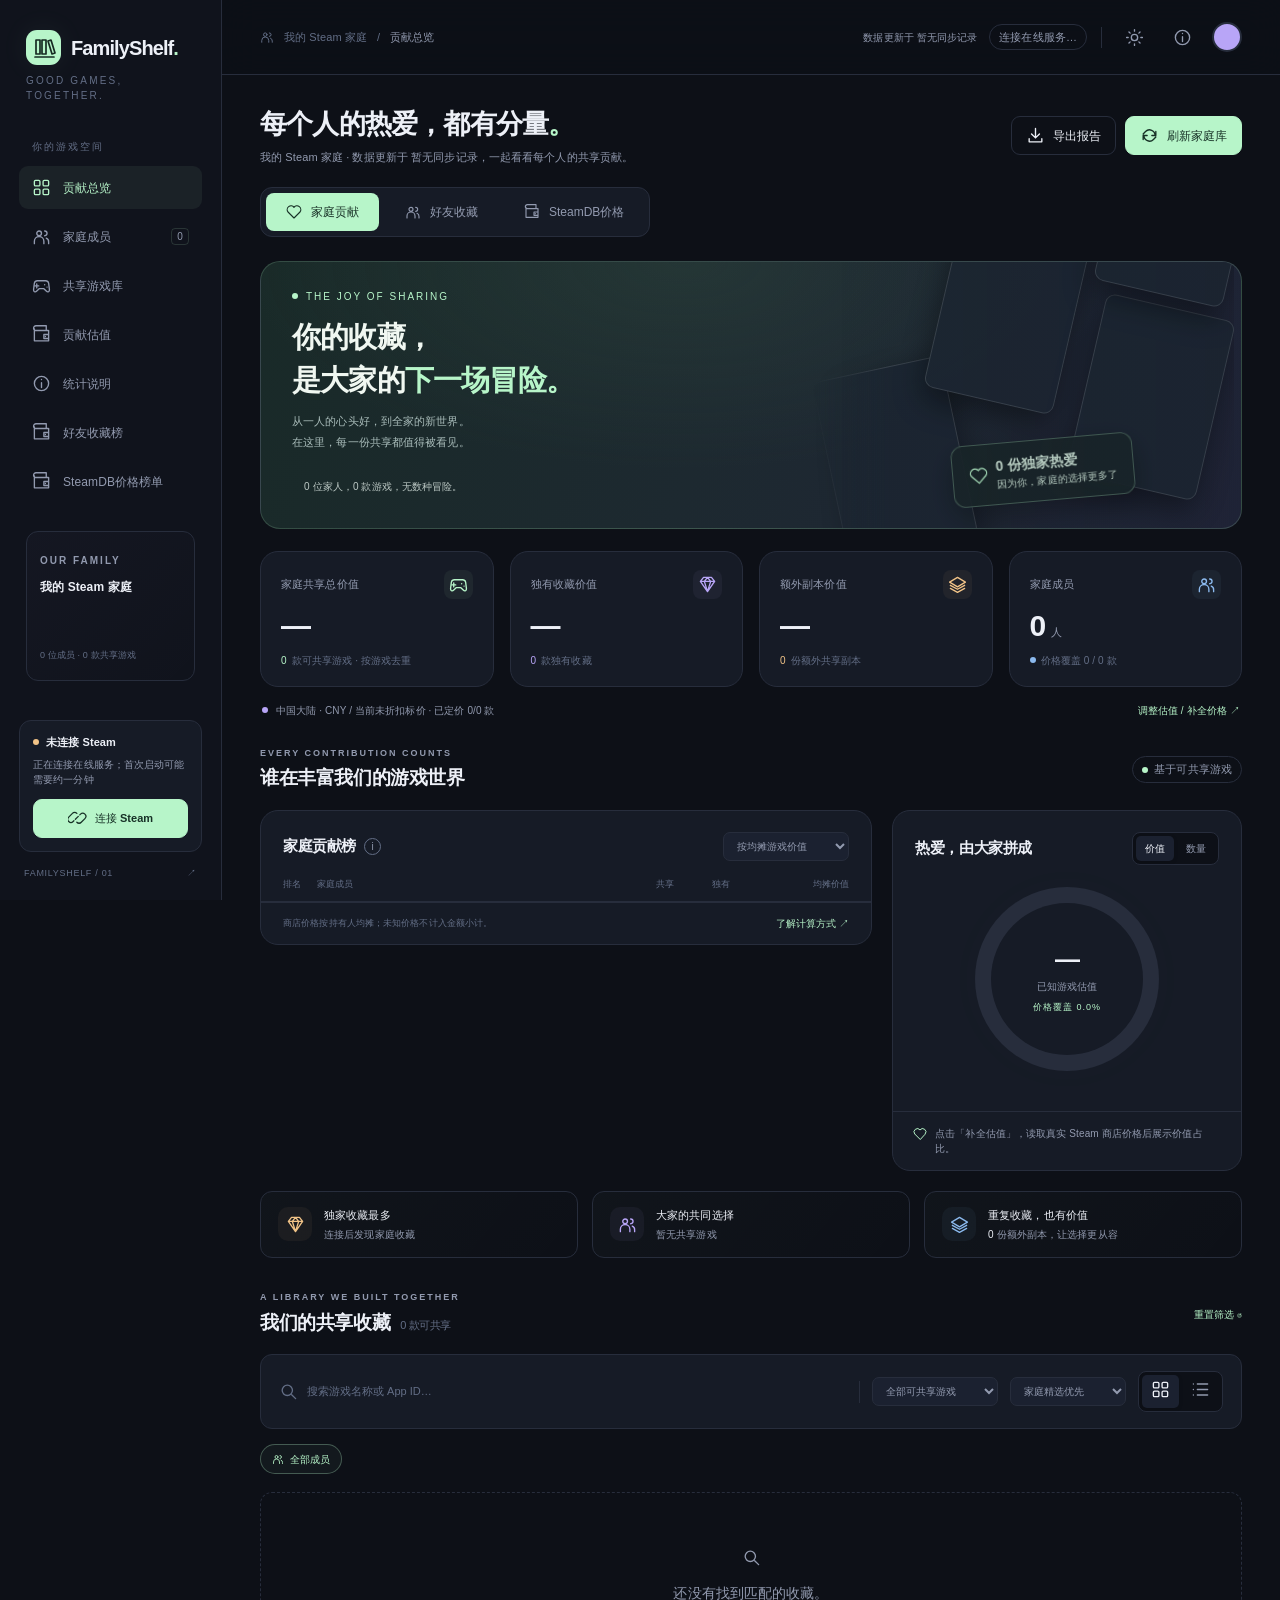
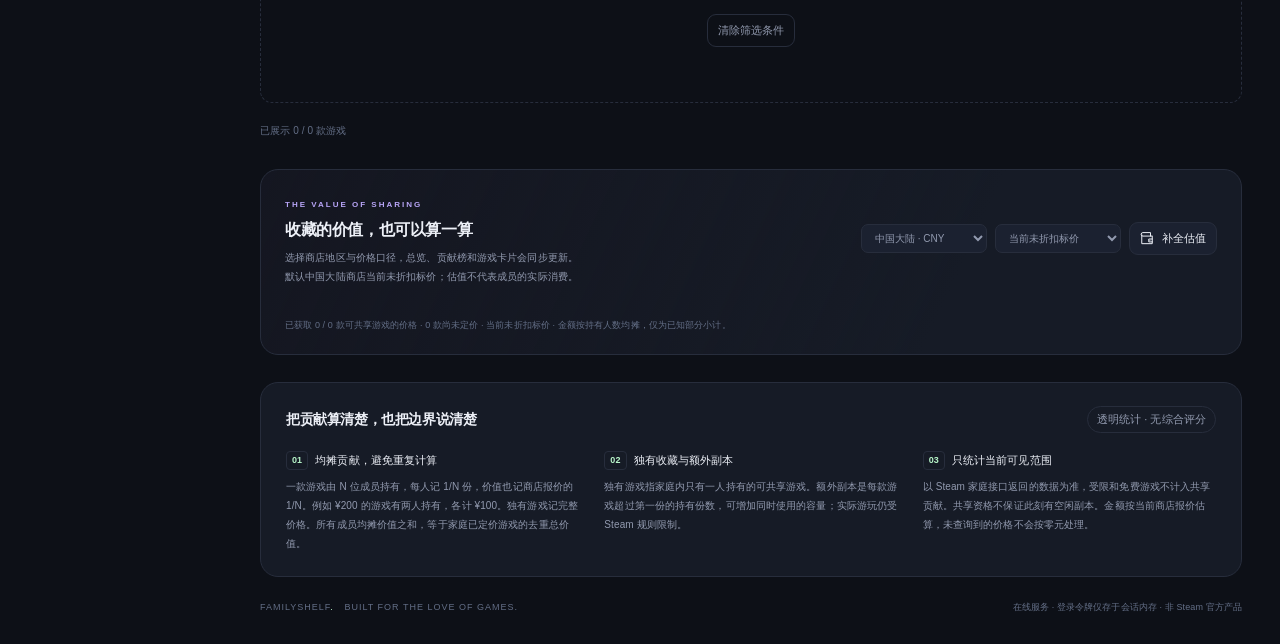
==== web/index.html @ 1e5c5204 "Clarify temporary cloud data and login copy" ====
<!doctype html>
<html lang="zh-CN" data-theme="dark">
<head>
<meta charset="utf-8"><meta name="viewport" content="width=device-width,initial-scale=1">
<meta name="color-scheme" content="dark light"><meta name="referrer" content="no-referrer">
<title>FamilyShelf · Steam 家庭与好友收藏</title>
<style>
:root{--bg:#0d1017;--side:#10131c;--card:#161b26;--card2:#1b2130;--line:#272d3c;--text:#edf0f7;--sub:#929aaf;--dim:#636e86;--mint:#b7f5c9;--mint-deep:#1d342b;--purple:#b8a5f7;--amber:#f1c387;--blue:#8bb9ed;--pink:#e9a3bf;--radius:18px;--shadow:0 24px 80px #0005}
*{box-sizing:border-box}html{scroll-behavior:smooth;scroll-padding-top:100px}body{margin:0;background:var(--bg);color:var(--text);font:14px/1.5 -apple-system,BlinkMacSystemFont,"Segoe UI","PingFang SC","Microsoft YaHei",sans-serif;letter-spacing:.1px}button,input,select{font:inherit}button,a,input,select{-webkit-tap-highlight-color:transparent}button{cursor:pointer}button:disabled{cursor:wait;opacity:.6}a{color:inherit;text-decoration:none}button{color:inherit}button:focus-visible,a:focus-visible,input:focus-visible,select:focus-visible{outline:2px solid var(--mint);outline-offset:4px}button{border:0}svg.icon{width:19px;height:19px;flex:none;fill:none;stroke:currentColor;stroke-width:1.7;stroke-linecap:round;stroke-linejoin:round}h1,h2,h3,p{margin:0}h2{font-size:19px;font-weight:650;letter-spacing:-.4px}h3{font-size:15px}small,.muted{color:var(--sub)}.eyebrow{text-transform:uppercase;letter-spacing:2px;font-size:10px;font-weight:650;color:var(--sub)}.num{font-variant-numeric:tabular-nums;letter-spacing:-1px}.row{display:flex;align-items:center}.between{justify-content:space-between}.gap{gap:12px}.dot{width:6px;height:6px;display:inline-block;border-radius:50%;background:currentColor;flex:none}.pill{display:inline-flex;align-items:center;gap:6px;border:1px solid var(--line);border-radius:20px;padding:4px 9px;font-size:11px;color:var(--sub);white-space:nowrap}.mint{color:var(--mint)}.purple{color:var(--purple)}.amber{color:var(--amber)}.btn{display:inline-flex;align-items:center;justify-content:center;gap:8px;min-height:38px;border-radius:9px;padding:9px 14px;border:1px solid var(--line);background:var(--card2);font-size:12px;font-weight:550;transition:background .2s,transform .2s}.btn:hover{background:color-mix(in srgb,var(--card2),var(--text) 6%);transform:translateY(-1px)}.btn.primary{background:var(--mint);border-color:var(--mint);color:#173126}.btn.primary:hover{background:#cdfbd9}.btn.ghost{background:transparent}.btn.small{padding:7px 10px;min-height:32px;font-size:11px}.icon-btn{width:36px;height:36px;border-radius:9px;display:grid;place-items:center;background:transparent;color:var(--sub);border:1px solid transparent}.icon-btn:hover{background:var(--card2);color:var(--text)}.tag{font-size:10px;border-radius:5px;padding:3px 7px;display:inline-block;background:var(--mint-deep);color:var(--mint)}.tag.purple-tag{color:var(--purple);background:#b8a5f715}.tag.amber-tag{color:var(--amber);background:#f1c38715}.tag.gray{background:var(--card2);color:var(--sub)}
.sidebar{position:fixed;inset:0 auto 0 0;width:222px;background:var(--side);border-right:1px solid var(--line);padding:30px 19px 20px;z-index:30;display:flex;flex-direction:column}.brand{display:flex;align-items:center;gap:10px;padding:0 7px}.brand-mark{width:35px;height:35px;background:var(--mint);color:#162a22;border-radius:11px;display:grid;place-items:center;box-shadow:0 0 30px #b7f5c911}.brand-mark svg{width:24px;height:24px}.brand-name{font-size:20px;font-weight:750;letter-spacing:-.9px}.brand-sub{padding:8px 7px 0;color:var(--dim);font-size:10px;letter-spacing:2.2px}.nav-label{font-size:10px;letter-spacing:2px;color:var(--dim);padding:36px 13px 12px}.nav{display:flex;flex-direction:column;gap:6px}.nav a{padding:12px 13px;border-radius:9px;color:var(--sub);display:flex;gap:12px;align-items:center;font-size:12px;transition:.2s}.nav a:hover{background:var(--card2);color:var(--text)}.nav a.active{color:var(--mint);background:#b7f5c910}.nav-count{margin-left:auto;font-size:10px;border:1px solid #b7f5c925;border-radius:4px;padding:0 5px}.family-mini{margin:28px 7px 0;padding:17px 13px;border:1px solid var(--line);border-radius:12px;background:linear-gradient(135deg,#b8a5f707,transparent)}.family-mini h3{font-size:12px;margin:8px 0 12px}.avatar-stack{display:flex;padding-left:0;min-height:28px}.avatar-stack .avatar{width:28px;height:28px;font-size:10px;border:3px solid var(--side);margin-right:-7px}.avatar{display:inline-grid;place-items:center;position:relative;overflow:hidden;border-radius:50%;flex:none;background:var(--member-color,var(--purple));color:#1a2130;font-weight:750}.avatar img{position:absolute;inset:0;width:100%;height:100%;object-fit:cover}.sidebar-bottom{margin-top:auto;padding-top:28px}.connection-box{border:1px solid var(--line);background:var(--card);border-radius:12px;padding:13px}.connection-box .row{gap:7px;font-size:11px}.connection-box p{font-size:10px;color:var(--sub);margin:6px 0 12px}.connection-box .btn{width:100%;font-size:11px}.side-foot{display:flex;justify-content:space-between;align-items:center;margin:15px 5px 0;font-size:9px;letter-spacing:.7px;color:var(--dim)}.external-icon{font-size:13px}.shell{margin-left:222px}.topbar{height:75px;border-bottom:1px solid var(--line);padding:0 38px;display:flex;align-items:center;justify-content:space-between;background:color-mix(in srgb,var(--bg),transparent 8%);backdrop-filter:blur(18px);position:sticky;top:0;z-index:20}.breadcrumb{display:flex;gap:10px;align-items:center;color:var(--dim);font-size:11px}.breadcrumb span:last-child{color:var(--sub)}.top-actions{display:flex;align-items:center;gap:12px}.top-rule{height:21px;width:1px;background:var(--line);margin:0 2px}.sync-label{font-size:10px;color:var(--sub)}.live-pill{color:var(--mint);border-color:#b7f5c930;background:#b7f5c907}.profile-dot{width:30px;height:30px;border:2px solid var(--line)}main{max-width:1570px;margin:0 auto;padding:31px 38px 30px}.page-heading{margin-bottom:25px;gap:20px}.page-heading h1{font-size:27px;letter-spacing:-.8px;line-height:1.35;font-weight:650}.page-heading p{font-size:11px;color:var(--sub);margin-top:7px}.heading-actions{display:flex;gap:9px;position:relative}.export-menu{position:absolute;right:132px;top:46px;background:var(--card2);border:1px solid var(--line);padding:5px;border-radius:10px;z-index:30;min-width:170px;box-shadow:var(--shadow)}.export-menu button{display:block;width:100%;text-align:left;background:none;padding:11px;border-radius:7px;font-size:12px}.export-menu button:hover{background:var(--line)}
.hero{position:relative;border:1px solid #b7f5c92a;border-radius:20px;min-height:237px;overflow:hidden;background:radial-gradient(ellipse at 43% 0%,#36524450,transparent 55%),linear-gradient(110deg,#192a28 0%,#1d2930 47%,#202437 100%);display:flex;align-items:center;margin-bottom:22px}.hero::after{content:"";position:absolute;inset:0;pointer-events:none;background:linear-gradient(90deg,transparent 58%,#131b2c11)}.hero-copy{position:relative;z-index:3;width:60%;padding:27px 31px}.hero-kicker{display:flex;align-items:center;gap:8px;font-size:10px;letter-spacing:2px;color:var(--mint);margin-bottom:12px}.hero h2{font-size:29px;line-height:1.5;letter-spacing:-.8px;font-weight:600;color:#f0f7f1}.hero h2 em{font-style:normal;color:var(--mint)}.hero-copy>p{color:#a9bcba;max-width:440px;font-size:11px;line-height:1.9;margin-top:8px}.hero-bottom{display:flex;align-items:center;gap:12px;margin-top:20px;font-size:10px;color:#bdc9c5}.hero-bottom .avatar-stack .avatar{border-color:#1b2b2b}.hero-art{position:absolute;right:7px;top:0;bottom:0;width:43%;overflow:hidden;mask-image:linear-gradient(to right,transparent,#000 18%);opacity:.86}.art-tile{position:absolute;width:132px;height:184px;border-radius:10px;border:1px solid #ffffff25;background:#1c2632;box-shadow:0 12px 30px #0007;overflow:hidden;transform:rotate(15deg)}.art-tile img{width:100%;height:100%;object-fit:cover}.art-tile.a{right:273px;top:105px;transform:rotate(-12deg)}.art-tile.b{right:160px;top:-43px;transform:rotate(13deg)}.art-tile.c{right:17px;top:43px;transform:rotate(13deg)}.art-tile.d{right:-10px;top:-150px;transform:rotate(13deg)}.art-chip{position:absolute;z-index:2;right:100px;bottom:27px;display:flex;align-items:center;gap:8px;background:#192527e8;backdrop-filter:blur(15px);border:1px solid #b7f5c94d;border-radius:12px;padding:12px 16px;color:#d4ecdc;font-size:10px;box-shadow:0 10px 30px #0005;transform:rotate(-5deg)}.art-chip svg{color:var(--mint)}.art-chip strong{display:block;font-size:14px}.stats{display:grid;grid-template-columns:repeat(4,1fr);gap:16px;margin-bottom:29px}.stat{border:1px solid var(--line);border-radius:var(--radius);background:var(--card);padding:18px 20px;min-height:135px;position:relative;overflow:hidden}.stat-top{display:flex;justify-content:space-between;align-items:center;font-size:11px;color:var(--sub)}.stat-icon{width:29px;height:29px;border-radius:8px;display:grid;place-items:center;background:#b7f5c90d;color:var(--mint)}.stat-icon.purple{color:var(--purple);background:#b8a5f70d}.stat-icon.amber{color:var(--amber);background:#f1c3870d}.stat-icon.blue{color:var(--blue);background:#8bb9ed0d}.stat-value{font-size:34px;line-height:1.2;font-weight:600;margin:9px 0 9px}.stat-value .unit{font-size:11px;color:var(--sub);margin-left:6px;font-weight:400;letter-spacing:0}.stat-bottom{display:flex;align-items:center;gap:5px;font-size:10px;color:var(--dim)}.stat-bottom b{color:var(--mint);font-weight:500}.stat-spark{position:absolute;right:15px;bottom:25px;opacity:.7;width:64px;height:25px}.section-top{display:flex;align-items:center;justify-content:space-between;margin-bottom:17px;gap:15px}.section-top .eyebrow{display:block;margin-bottom:4px;font-size:9px}.section-sub{color:var(--dim);font-size:10px;margin-top:5px}.analytics{display:grid;grid-template-columns:minmax(0,1.75fr) minmax(280px,1fr);gap:20px;align-items:start;margin-bottom:20px}.panel{border:1px solid var(--line);border-radius:var(--radius);background:var(--card);overflow:hidden}.panel-head{padding:21px 22px 17px;display:flex;align-items:center;justify-content:space-between;gap:12px}.panel-title{display:flex;gap:8px;align-items:center}.panel-title h2{font-size:15px}.info{width:17px;height:17px;font-size:10px;color:var(--sub);background:transparent;border:1px solid var(--dim);border-radius:50%;display:inline-grid;place-items:center;padding:0}.segmented{display:flex;gap:3px;padding:3px;background:var(--bg);border:1px solid var(--line);border-radius:8px}.segmented button{font-size:10px;color:var(--sub);background:transparent;padding:5px 9px;border-radius:5px;white-space:nowrap}.segmented button.active{color:var(--text);background:var(--card2);box-shadow:0 1px 4px #0002}.leader-head{display:grid;grid-template-columns:30px minmax(100px,1fr) 62px 60px 100px;gap:9px;padding:0 22px 10px;font-size:9px;color:var(--dim);border-bottom:1px solid var(--line)}.leader-head span:nth-child(n+3){text-align:right}.leader{display:grid;grid-template-columns:30px minmax(100px,1fr) 62px 60px 100px;gap:9px;align-items:center;padding:14px 22px;border-bottom:1px solid color-mix(in srgb,var(--line),transparent 40%);width:100%;background:none;text-align:left;transition:background .2s}.leader:hover,.leader.selected{background:#b7f5c906}.leader:last-child{border-bottom:0}.rank{font-size:11px;font-variant-numeric:tabular-nums;color:var(--dim)}.rank.first{width:22px;height:22px;background:#f1c38715;border:1px solid #f1c38733;border-radius:6px;color:var(--amber);display:grid;place-items:center;font-size:10px}.leader-person{display:flex;align-items:center;gap:10px;overflow:hidden}.leader-person .avatar{width:32px;height:32px;font-size:13px}.leader-person strong{font-size:11px;overflow:hidden;text-overflow:ellipsis;white-space:nowrap;font-weight:550}.leader-person small{display:block;font-size:9px;margin-top:2px;color:var(--dim)}.leader-number{font-size:12px;text-align:right;color:var(--sub);font-variant-numeric:tabular-nums}.leader-number.highlight{color:var(--text)}.contribution{width:100%;text-align:right}.contribution .score{font-size:12px;line-height:1.2;font-variant-numeric:tabular-nums}.bar-track{height:3px;border-radius:2px;background:var(--line);margin-top:8px;overflow:hidden}.bar-track span{display:block;height:100%;border-radius:2px;transition:width .7s}.panel-foot{border-top:1px solid var(--line);font-size:9px;color:var(--dim);padding:13px 22px;display:flex;align-items:center;justify-content:space-between}.text-link{background:transparent;color:var(--mint);font-size:10px;padding:0}.donut-wrap{display:flex;justify-content:center;padding:5px 0 20px;position:relative}.donut{width:184px;height:184px;border-radius:50%;background:conic-gradient(var(--mint) 0deg 248deg,var(--purple) 248deg 360deg);display:grid;place-items:center;transform:rotate(-90deg);position:relative;box-shadow:0 0 55px #b7f5c904}.donut:after{content:"";position:absolute;inset:16px;border-radius:50%;background:var(--card)}.donut-center{position:absolute;inset:0;z-index:1;display:flex;flex-direction:column;align-items:center;justify-content:center;transform:rotate(90deg)}.donut-center strong{font-size:35px;font-weight:550;line-height:1.2}.donut-center small{font-size:10px;color:var(--sub);margin-top:5px}.donut-center .mint{font-size:9px;letter-spacing:1px;margin-top:7px}.legend{display:grid;grid-template-columns:1fr 1fr;gap:12px 16px;padding:0 22px 20px}.legend-item{display:flex;align-items:center;gap:7px;font-size:10px;color:var(--sub);background:transparent;text-align:left;min-width:0;padding:0}.legend-item .name{white-space:nowrap;overflow:hidden;text-overflow:ellipsis}.legend-item strong{margin-left:auto;color:var(--text);font-size:10px;font-weight:500;white-space:nowrap}.legend-item:hover .name{color:var(--mint)}.donut-note{border-top:1px solid var(--line);padding:14px 20px;font-size:10px;color:var(--sub);display:flex;gap:8px;align-items:flex-start}.donut-note svg{width:14px;height:14px;color:var(--mint);margin-top:1px}.insights{display:grid;grid-template-columns:repeat(3,1fr);gap:14px;margin-bottom:33px}.insight{border-radius:12px;border:1px solid var(--line);padding:15px 17px;display:flex;gap:12px;align-items:center;background:linear-gradient(130deg,#b7f5c905,transparent)}.insight-icon{width:34px;height:34px;border-radius:10px;display:grid;place-items:center;color:var(--amber);background:#f1c3870d;flex:none}.insight:nth-child(2) .insight-icon{color:var(--purple);background:#b8a5f70d}.insight:nth-child(3) .insight-icon{color:var(--blue);background:#8bb9ed0d}.insight h3{font-size:11px;font-weight:500}.insight p{font-size:10px;color:var(--sub);margin-top:4px}.insight b{color:var(--text);font-weight:500}.library-toolbar{padding:16px 18px;background:var(--card);border:1px solid var(--line);border-radius:12px;display:flex;align-items:center;gap:12px;margin-bottom:15px}.search{display:flex;align-items:center;gap:9px;flex:1;color:var(--dim);min-width:140px}.search input{background:none;border:0;outline:none;color:var(--text);width:100%;font-size:11px;padding:4px 0}.search input::placeholder{color:var(--dim)}.toolbar-divider{width:1px;background:var(--line);height:22px}select{border:1px solid var(--line);color:var(--sub);border-radius:7px;padding:7px 25px 7px 9px;font-size:10px;background:var(--card2);cursor:pointer;max-width:190px}.library-toolbar .segmented{background:var(--bg);margin-left:auto}.chips{display:flex;gap:7px;flex-wrap:wrap;margin-bottom:18px}.chip{display:inline-flex;align-items:center;gap:6px;min-height:30px;padding:5px 11px;border-radius:18px;background:transparent;border:1px solid var(--line);font-size:10px;color:var(--sub);transition:.2s}.chip.active{color:var(--mint);border-color:#b7f5c94d;background:#b7f5c90a}.chip .avatar{height:16px;width:16px;font-size:7px}.chip:hover{border-color:var(--sub)}.game-grid{display:grid;grid-template-columns:repeat(4,minmax(0,1fr));gap:17px}.game-card{background:var(--card);border:1px solid var(--line);border-radius:12px;overflow:hidden;transition:transform .25s,border-color .25s,box-shadow .25s;padding:0;text-align:left;width:100%;min-width:0}.game-card:hover{transform:translateY(-5px);border-color:#b7f5c957;box-shadow:0 14px 25px #0003}.game-cover{aspect-ratio:460/215;position:relative;background:linear-gradient(120deg,#34484b,#282f4d);overflow:hidden}.game-cover>img{width:100%;height:100%;object-fit:cover;display:block;transition:transform .5s}.game-card:hover .game-cover>img{transform:scale(1.045)}.cover-placeholder{position:absolute;inset:0;display:flex;align-items:center;justify-content:center;font-size:12px;color:#dce5ec55;text-align:center;padding:20px}.game-cover img{position:relative}.game-cover:after{content:"";position:absolute;inset:0;background:linear-gradient(0deg,#0b101655,transparent 50%);pointer-events:none}.game-badge{position:absolute;bottom:9px;left:10px;z-index:2;background:#111923cf;backdrop-filter:blur(8px);padding:3px 7px;border:1px solid #ffffff25;border-radius:5px;color:#dbe9e0;font-size:9px;display:flex;align-items:center;gap:4px}.game-badge svg{width:11px;height:11px}.chip svg{width:12px;height:12px}.game-badge.exclusive{color:#c5f7d3;border-color:#b7f5c93d}.game-info{padding:13px 13px 12px}.game-title{display:block;font-size:12px;font-weight:600;white-space:nowrap;overflow:hidden;text-overflow:ellipsis;min-height:18px}.game-meta{font-size:9px;color:var(--dim);margin:5px 0 13px;display:flex;justify-content:space-between;gap:5px}.game-owner-row{display:flex;align-items:center;justify-content:space-between;border-top:1px solid var(--line);padding-top:10px;gap:6px}.game-owner{display:flex;align-items:center;gap:6px;font-size:9px;color:var(--sub);min-width:0}.game-owner>span:last-child{overflow:hidden;white-space:nowrap;text-overflow:ellipsis}.game-owner .avatar-stack .avatar{width:21px;height:21px;font-size:8px;border:2px solid var(--card);margin-right:-6px}.game-owner .avatar-stack{padding-right:6px;min-height:21px}.game-price{font-size:10px;color:var(--mint);white-space:nowrap}.game-price.unknown{color:var(--dim);font-size:9px}.game-grid.list-view{display:block}.list-view .game-card{display:flex;align-items:center;margin-bottom:9px}.list-view .game-cover{width:170px;aspect-ratio:460/215;flex:none}.list-view .game-info{display:grid;grid-template-columns:minmax(150px,1fr) 170px 240px;align-items:center;gap:20px;width:100%;padding:16px 20px}.list-view .game-meta{margin:0}.list-view .game-owner-row{border:0;padding:0}.library-bottom{display:flex;align-items:center;justify-content:space-between;margin-top:20px;font-size:10px;color:var(--dim)}.empty{grid-column:1/-1;text-align:center;padding:55px 20px;border:1px dashed var(--line);border-radius:12px;color:var(--sub)}.empty p{margin:10px 0}.value-section{margin-top:31px;margin-bottom:27px;padding:22px 24px;border:1px solid var(--line);border-radius:var(--radius);background:linear-gradient(115deg,#b8a5f70b,var(--card) 70%)}.value-intro{display:flex;justify-content:space-between;gap:20px;align-items:center}.value-intro h2{font-size:16px}.value-intro p{font-size:10px;color:var(--sub);line-height:1.9;margin-top:6px}.value-controls{display:flex;align-items:center;gap:8px;flex-wrap:wrap;justify-content:flex-end}.value-controls select{font-size:10px}.price-progress{margin-top:17px}.progress-top{display:flex;align-items:center;justify-content:space-between;font-size:10px;color:var(--sub)}.value-cards{display:grid;grid-template-columns:repeat(6,1fr);gap:11px;margin-top:20px}.value-card{padding:13px 12px;border:1px solid var(--line);background:var(--bg);border-radius:10px;min-width:0}.value-card .row{font-size:10px;gap:6px;color:var(--sub)}.value-card .avatar{width:19px;height:19px;font-size:8px}.value-card strong{display:block;font-size:19px;font-weight:550;margin-top:10px;letter-spacing:-.5px;white-space:nowrap}.value-card small{font-size:9px;display:block;margin-top:6px}.method{padding:23px 25px;border-radius:var(--radius);border:1px solid var(--line);background:var(--card)}.method-heading{display:flex;align-items:center;justify-content:space-between;margin-bottom:17px}.method-heading h2{font-size:14px}.method-grid{display:grid;grid-template-columns:repeat(3,1fr);gap:25px}.method-item{font-size:10px;color:var(--sub);line-height:1.9}.method-item h3{font-size:11px;color:var(--text);font-weight:550;display:flex;align-items:center;gap:7px;margin-bottom:6px}.method-item h3 span{color:var(--mint);font-size:9px;border:1px solid var(--line);border-radius:4px;padding:0 5px}.footer{display:flex;align-items:center;justify-content:space-between;color:var(--dim);font-size:9px;margin-top:24px}.footer span:first-child{letter-spacing:1px}.status-banner{margin-bottom:18px;border:1px solid #b8a5f745;background:#b8a5f70b;border-radius:10px;padding:11px 15px;display:flex;align-items:center;justify-content:space-between;font-size:11px;gap:10px;color:var(--purple)}.status-banner.error{color:var(--amber);border-color:#f1c38745;background:#f1c3870a}.status-banner .row{gap:10px}.spinner{width:13px;height:13px;border:2px solid #b8a5f730;border-top-color:var(--purple);border-radius:50%;animation:spin 1s linear infinite;display:inline-block;flex:none}@keyframes spin{to{transform:rotate(360deg)}}.toast{position:fixed;bottom:28px;left:calc(50% + 111px);transform:translateX(-50%) translateY(20px);background:var(--card2);border:1px solid var(--line);padding:13px 20px;border-radius:12px;box-shadow:var(--shadow);z-index:90;opacity:0;transition:.25s;font-size:12px;pointer-events:none;max-width:80vw}.toast.show{opacity:1;transform:translateX(-50%) translateY(0)}dialog{background:var(--card);color:var(--text);border:1px solid var(--line);border-radius:22px;box-shadow:var(--shadow);padding:0;width:min(490px,calc(100vw - 32px));max-height:88vh;overflow:auto}dialog::backdrop{background:#060912bb;backdrop-filter:blur(7px)}.modal-inner{padding:30px}.modal-close{position:absolute;right:15px;top:15px;z-index:2;background:#161b2680;backdrop-filter:blur(8px)}.modal-symbol{width:57px;height:57px;border-radius:17px;background:#b7f5c913;color:var(--mint);display:grid;place-items:center;margin-bottom:20px;border:1px solid #b7f5c925}.modal-symbol .icon{width:29px;height:29px}.modal-inner h2{font-size:24px;letter-spacing:-.7px;margin-bottom:10px}.modal-inner>p{font-size:12px;color:var(--sub);line-height:1.9}.login-steps{margin:23px 0;display:flex;flex-direction:column;gap:18px}.login-step{display:flex;gap:13px;align-items:flex-start}.step-number{height:24px;width:24px;display:grid;place-items:center;border-radius:7px;background:var(--card2);color:var(--mint);border:1px solid var(--line);font-size:10px}.login-step strong{font-size:12px;font-weight:550}.login-step p{font-size:10px;color:var(--sub);margin-top:3px}.modal-actions{display:flex;gap:9px;margin-top:24px}.modal-actions .btn{flex:1}.modal-note{font-size:10px;color:var(--dim);line-height:1.8;background:var(--bg);border-radius:9px;padding:12px 14px;margin-top:18px}.modal-status{margin:18px 0 0;padding:12px;border-radius:8px;color:var(--purple);font-size:11px;background:#b8a5f710;line-height:1.8}.detail-cover{aspect-ratio:460/215;width:100%;object-fit:cover;display:block;background:var(--card2)}.detail-heading{margin-bottom:17px}.detail-facts{display:grid;grid-template-columns:repeat(3,1fr);gap:10px;margin:20px 0}.detail-facts>div{border:1px solid var(--line);border-radius:9px;padding:12px}.detail-facts small{font-size:9px;display:block}.detail-facts strong{font-size:15px;font-weight:550;margin-top:6px;display:block}.detail-owner{padding:11px 0;border-top:1px solid var(--line);display:flex;align-items:center;gap:10px}.detail-owner .avatar{height:31px;width:31px}.detail-owner strong{font-size:11px}.detail-owner small{margin-left:auto;font-size:10px}.member-modal-head{display:flex;align-items:center;gap:16px;margin-bottom:20px}.member-modal-head .avatar{height:64px;width:64px;font-size:25px}.member-modal-head h2{margin-bottom:4px}.member-modal-head small{font-size:10px}.member-games{margin-top:20px;display:flex;gap:8px}.member-games img{width:calc((100% - 16px)/3);aspect-ratio:460/215;object-fit:cover;border-radius:7px}.alias-label{display:block;color:var(--sub);font-size:11px;margin-top:18px}.alias-input{width:100%;padding:10px 12px;background:var(--bg);border:1px solid var(--line);border-radius:8px;color:var(--text);font-size:12px;margin-top:7px}.mobile-menu{display:none}[hidden]{display:none!important}
html[data-theme=light]{--bg:#f2f4f5;--side:#fbfcfc;--card:#fff;--card2:#f3f5f6;--line:#e2e7e8;--text:#263a3b;--sub:#647778;--dim:#8b9a9b;--mint:#267d55;--mint-deep:#e7f4ed;--purple:#8062b6;--amber:#a77331;--blue:#477dac;--pink:#b36889;--shadow:0 24px 80px #203a3a20}html[data-theme=light] .btn.primary{color:#fff}html[data-theme=light] .hero{--mint:#b7f5c9}html[data-theme=light] .avatar-stack .avatar{color:#fff}html[data-theme=light] .game-badge{color:#dcebe0}html[data-theme=light] .btn.primary:hover{background:#368d65}html[data-theme=light] .modal-close{background:#ffffffb0}html[data-theme=light] .game-cover{background:#adc1ba}
@media(min-width:1550px){.hero h2{font-size:34px}.hero-copy>p{font-size:12px}.hero{min-height:255px}.leader{padding-top:16px;padding-bottom:16px}.donut{width:200px;height:200px}.donut-wrap{padding-bottom:24px}.art-tile{width:151px;height:211px}.art-tile.a{right:310px}.art-tile.b{right:182px}.art-tile.c{right:16px}}
@media(max-width:1220px){.sidebar{width:190px;padding-left:14px;padding-right:14px}.brand-name{font-size:18px}.brand-mark{width:31px;height:31px}.shell{margin-left:190px}main{padding:25px}.topbar{padding:0 25px}.top-actions{gap:8px}.sync-label{display:none}.analytics{grid-template-columns:minmax(0,1.55fr) minmax(250px,1fr);gap:16px}.leader-head,.leader{grid-template-columns:23px minmax(90px,1fr) 45px 40px 75px;gap:7px;padding-left:17px;padding-right:17px}.panel-head{padding-left:17px;padding-right:17px}.segmented button{padding:5px 7px}.hero h2{font-size:25px}.hero-copy{padding-left:25px;width:65%}.hero-art{right:-35px}.stats{gap:12px}.stat{padding:16px}.stat-spark{display:none}.game-grid{grid-template-columns:repeat(3,minmax(0,1fr))}.insights{gap:10px}.insight{padding:13px 12px;gap:9px}.insight-icon{height:29px;width:29px}.value-cards{grid-template-columns:repeat(3,1fr)}.toast{left:calc(50% + 95px)}.list-view .game-info{grid-template-columns:1fr 1fr;gap:10px}.list-view .game-meta{display:none}.panel-title h2{font-size:14px}}
@media(max-width:1020px){.sidebar{width:76px;padding:25px 10px}.brand{padding:0;justify-content:center}.brand-name,.brand-sub,.nav-label,.nav-text,.nav-count,.family-mini,.connection-box,.side-foot{display:none}.nav{margin-top:35px}.nav a{padding:14px 0;justify-content:center}.shell{margin-left:76px}.analytics{grid-template-columns:minmax(0,1.6fr) minmax(245px,1fr)}.hero-copy{width:70%}.hero-art{opacity:.5;right:-90px}.stats{grid-template-columns:repeat(4,1fr)}.stat-value{font-size:29px}.stat-top{font-size:10px}.stat-icon{height:24px;width:24px}.stat-icon svg{width:15px;height:15px}.leader-head,.leader{grid-template-columns:20px minmax(90px,1fr) 40px 40px 65px;font-size:10px;gap:6px;padding-left:13px;padding-right:13px}.leader-person{gap:7px}.leader-person .avatar{width:28px;height:28px}.panel-head{flex-wrap:wrap;row-gap:10px}.donut-wrap{padding-top:20px}.insights{grid-template-columns:1fr 1fr}.insight:last-child{grid-column:1/-1}.toast{left:calc(50% + 38px)}.legend{column-gap:12px;padding-left:16px;padding-right:16px}.value-intro{align-items:flex-start}.value-controls{max-width:245px}.game-grid{gap:12px}}
@media(max-width:790px){.analytics{grid-template-columns:1fr}.donut-panel .donut-content{display:flex;align-items:center;gap:20px;padding:0 20px 18px}.donut-wrap{padding:0 10px;flex:none}.donut{height:160px;width:160px}.donut-center strong{font-size:30px}.legend{padding:0;flex:1;grid-template-columns:1fr;gap:12px}.hero-art{right:-125px;opacity:.35}.hero-copy{width:90%}.hero h2{font-size:27px}.stats{grid-template-columns:repeat(2,1fr)}.stat{min-height:123px}.stat-spark{display:block}.page-heading{align-items:flex-start;gap:15px}.page-heading h1{font-size:24px}.page-heading p{font-size:10px;max-width:250px}.heading-actions{padding-top:3px}.heading-actions .btn{font-size:10px;padding:8px 10px}.heading-actions .btn .icon{width:15px;height:15px}.game-grid{grid-template-columns:repeat(2,minmax(0,1fr))}.library-toolbar{flex-wrap:wrap;padding:12px}.library-toolbar .search{flex-basis:calc(100% - 40px)}.toolbar-divider{display:none}.library-toolbar select{flex:1}.library-toolbar .segmented{margin-left:auto}.library-toolbar .segmented .icon{width:14px;height:14px}.method-grid{grid-template-columns:1fr;gap:17px}.method-item{font-size:11px}.value-intro{display:block}.value-controls{margin-top:17px;justify-content:flex-start;max-width:none}.topbar{height:62px}.top-actions .live-pill{display:none}.list-view .game-cover{width:125px}.list-view .game-info{display:block;padding:12px}.list-view .game-owner-row{margin-top:10px}.export-menu{right:0}}
@media(max-width:540px){.sidebar{display:none}.shell{margin-left:0}.topbar{padding:0 18px}.top-actions{gap:5px}.breadcrumb{font-size:10px}.top-rule,.profile-dot{display:none}main{padding:22px 17px}.page-heading{display:block;margin-bottom:20px}.page-heading h1{font-size:25px}.page-heading p{max-width:none}.heading-actions{margin-top:16px;justify-content:space-between}.heading-actions .btn{font-size:11px;padding:9px 14px}.hero{min-height:238px}.hero-copy{padding:24px 22px;width:100%}.hero h2{font-size:26px}.hero-copy>p{max-width:260px;font-size:10px}.hero-art{opacity:.18;right:-155px}.art-chip{display:none}.hero-bottom{font-size:9px}.hero-kicker{font-size:9px}.stats{gap:10px;margin-bottom:25px}.stat{padding:14px 15px;min-height:128px}.stat-value{font-size:31px;margin-top:10px}.stat-spark{width:42px;bottom:25px}.stat-bottom{font-size:9px}.stat-top{font-size:10px}.insights{grid-template-columns:1fr}.insight:last-child{grid-column:auto}.insight{padding:14px 16px}.insight p{font-size:10px}.section-top h2{font-size:18px}.section-top>.pill{font-size:9px}.panel-head{padding:18px 15px}.leader-head,.leader{grid-template-columns:18px minmax(95px,1fr) 39px 33px 63px;gap:5px;padding-left:13px;padding-right:13px}.leader-person strong{max-width:90px;font-size:10px}.leader-person .avatar{width:27px;height:27px}.leader-head{font-size:8px}.leader-number{font-size:11px}.contribution .score{font-size:11px}.panel-foot{padding:12px 14px;font-size:8px}.panel-foot .text-link{font-size:9px}.donut-panel .donut-content{gap:12px;padding-left:15px;padding-right:15px}.donut-wrap{padding:0}.donut{width:150px;height:150px}.donut:after{inset:13px}.legend-item{font-size:9px}.legend-item strong{font-size:9px}.legend{gap:11px}.game-grid{gap:11px}.game-info{padding:11px}.game-title{font-size:11px}.game-meta{font-size:8px;margin-bottom:11px}.game-price.unknown{font-size:8px}.game-owner{font-size:8px}.game-owner .avatar-stack .avatar{height:19px;width:19px}.game-owner .avatar-stack{min-height:19px}.game-badge{font-size:8px;left:7px;bottom:7px}.game-owner-row{gap:3px}.library-bottom{font-size:9px}.value-section{padding:20px 16px}.value-controls{gap:6px}.value-controls select{max-width:120px;font-size:9px}.value-controls .btn{font-size:9px;padding:8px}.value-cards{grid-template-columns:repeat(2,1fr);gap:9px}.method{padding:20px 17px}.footer{display:block;font-size:8px;line-height:2.2}.toast{left:50%;min-width:200px;text-align:center}.list-view .game-cover{width:105px}.list-view .game-title{font-size:10px}.list-view .game-badge{display:none}.list-view .game-info{padding:10px}.list-view .game-price{font-size:9px}.modal-inner{padding:25px}.modal-inner h2{font-size:22px}.detail-facts{gap:7px}.detail-facts>div{padding:10px}.detail-facts strong{font-size:13px}}
@media(prefers-reduced-motion:reduce){*,*:before,*:after{scroll-behavior:auto!important;transition:none!important;animation:none!important}}

.valuation-summary{display:flex;align-items:center;gap:8px;color:var(--sub);font-size:10px;margin-top:-13px;margin-bottom:29px;padding:0 2px}.valuation-summary .text-link{margin-left:auto;white-space:nowrap}.value-highlight{display:grid;grid-template-columns:1fr 1fr;border:1px solid #b7f5c930;background:#b7f5c906;border-radius:12px;padding:16px;gap:12px;margin:20px 0}.value-highlight small{font-size:10px}.value-highlight strong{display:block;font-size:23px;font-weight:550;margin-top:5px}.value-highlight p{grid-column:1/-1;font-size:9px;color:var(--dim)}.leader{padding-top:11px;padding-bottom:11px}.leader-head,.leader{grid-template-columns:25px minmax(100px,1fr) 50px 47px 110px}.contribution .bar-track{margin-top:5px}.stat-value{font-size:30px}.stat-spark{display:none}
@media(max-width:1220px){.leader-head,.leader{grid-template-columns:22px minmax(85px,1fr) 36px 32px 89px;gap:6px}.stat-value{font-size:26px}.stat-top{font-size:10px}}
@media(max-width:1020px){.stat-value{font-size:24px}.valuation-summary{font-size:9px}}
@media(max-width:790px){.stat-value{font-size:30px}.valuation-summary{flex-wrap:wrap}.valuation-summary .text-link{margin-left:14px}.leader-head,.leader{grid-template-columns:22px minmax(110px,1fr) 48px 45px 110px}}
@media(max-width:540px){.leader-head,.leader{grid-template-columns:17px minmax(85px,1fr) 32px 30px 84px;gap:5px}.stat-value{font-size:27px}.stat-top{font-size:9px}.stat-bottom{font-size:8px}.valuation-summary{line-height:1.8;margin-top:-11px}.valuation-summary>span:nth-child(2){flex:1;min-width:200px}.valuation-summary .text-link{font-size:9px}.contribution .score{font-size:11px}.leader-person strong{max-width:83px}.leader-person .avatar{width:25px;height:25px}.leader-person{gap:6px}}
[hidden]{display:none!important}.workspace-switch{display:flex;gap:6px;align-items:center;margin:-4px 0 24px;padding:5px;border:1px solid var(--line);border-radius:12px;width:fit-content;background:var(--card)}.workspace-switch button{padding:10px 20px;background:transparent;color:var(--sub);border-radius:8px;font-size:12px;display:flex;gap:9px;align-items:center}.workspace-switch button.active{background:var(--mint);color:#183026}.workspace-switch svg{width:16px;height:16px}.fh-hero{position:relative;overflow:hidden;display:grid;grid-template-columns:1.2fr 1fr;gap:28px;padding:30px 32px;border:1px solid #b8a5f740;border-radius:20px;background:radial-gradient(ellipse at 88% 10%,#7260ab40,transparent 60%),linear-gradient(120deg,#1c2335,#242239);margin-bottom:20px;color:#edf0f7}.fh-hero h2{font-size:29px;line-height:1.55;margin:10px 0}.fh-hero h2 em{font-style:normal;color:#c7b8ff}.fh-hero p{font-size:11px;line-height:1.9;color:#b7b7cf;max-width:440px}.fh-hero-actions{display:flex;gap:9px;flex-wrap:wrap;margin-top:20px}.fh-hero .btn.ghost{color:#e3ddfa;border-color:#ffffff30;background:#ffffff07}.fh-orbit{display:flex;gap:10px;align-items:center;justify-content:center;position:relative;min-width:0}.fh-mini-card{background:#161b2bd9;border:1px solid #ffffff1c;border-radius:13px;padding:12px;width:31%;max-width:136px;transform:translateY(17px) rotate(7deg);box-shadow:0 15px 35px #0004}.fh-mini-card:nth-child(2){transform:translateY(-10px) rotate(-4deg)}.fh-mini-card:nth-child(3){transform:translateY(8px) rotate(7deg)}.fh-mini-card img{width:100%;aspect-ratio:3/4;object-fit:cover;border-radius:7px;background:#30324c}.fh-mini-card b{display:block;font-size:11px;margin-top:9px;color:#d6cdfa}.fh-mini-card small{font-size:8px;color:#aaa4c3}.fh-notice{display:flex;gap:12px;align-items:center;justify-content:space-between;padding:12px 17px;border:1px solid var(--line);border-radius:11px;background:var(--card);margin-bottom:20px;font-size:11px;color:var(--sub)}.fh-notice.demo{background:#f1c3870b;border-color:#f1c38735;color:var(--amber)}.fh-tabs{display:flex;gap:25px;border-bottom:1px solid var(--line);margin-bottom:22px;overflow:auto}.fh-tabs button{padding:12px 0 14px;background:none;border-bottom:2px solid transparent;font-size:12px;color:var(--sub);white-space:nowrap;display:flex;align-items:center;gap:8px}.fh-tabs button.active{color:var(--mint);border-color:var(--mint)}.fh-tabs svg{width:15px;height:15px}.fh-layout{display:grid;grid-template-columns:minmax(0,1fr) 270px;gap:20px;align-items:start}.fh-tools{display:flex;align-items:center;gap:9px;flex-wrap:wrap;margin-bottom:15px}.fh-tools .search{background:var(--card2);border:1px solid var(--line);padding:7px 12px;border-radius:8px}.fh-tools select{max-width:210px;min-height:35px}.fh-table-wrap{overflow:auto}.fh-table{border-collapse:collapse;width:100%;text-align:left;white-space:nowrap;font-size:11px}.fh-table th{color:var(--dim);font-weight:500;font-size:9px;padding:11px 15px;border-bottom:1px solid var(--line);background:var(--card)}.fh-table td{padding:15px;border-bottom:1px solid var(--line)}.fh-table tr:last-child td{border:0}.fh-table tbody tr:hover{background:#b7f5c905}.fh-table .avatar{width:34px;height:34px;font-size:13px}.fh-person{display:flex;gap:10px;align-items:center;text-align:left;background:none;padding:0;max-width:210px}.fh-person strong{font-size:11px;font-weight:550;display:block;overflow:hidden;text-overflow:ellipsis;max-width:148px}.fh-person small{font-size:9px;display:block;margin-top:3px}.fh-score{font-size:15px;color:var(--mint);font-weight:550}.fh-score small{display:block;font-size:9px;color:var(--dim);font-weight:400;margin-top:3px}.fh-check{accent-color:var(--mint);cursor:pointer;width:15px;height:15px}.fh-star{background:none;color:var(--dim);padding:4px;font-size:17px}.fh-star.on{color:var(--amber)}.fh-side-body{padding:0 20px 20px}.fh-distribution{height:110px;display:flex;gap:8px;align-items:end;border-bottom:1px solid var(--line);margin:4px 0 10px}.fh-dist-col{flex:1;max-width:40px;border-radius:5px 5px 0 0;position:relative;min-height:3px;background:linear-gradient(0deg,#b8a5f750,var(--purple))}.fh-dist-col:hover{filter:brightness(1.2)}.fh-dist-label{position:absolute;bottom:-19px;font-size:8px;width:100%;text-align:center;color:var(--dim)}.fh-note{font-size:10px;color:var(--sub);line-height:1.9}.fh-side-body .fh-note{margin-top:28px}.fh-highlight{margin-top:15px;padding-top:14px;border-top:1px solid var(--line);display:flex;gap:11px;align-items:center}.fh-highlight strong{display:block;font-size:12px}.fh-highlight small{font-size:9px;color:var(--sub)}.fh-highlight .avatar{width:31px;height:31px}.fh-compare-head{padding:23px;display:grid;grid-template-columns:1fr 100px 1fr;gap:18px;align-items:center;text-align:center}.fh-compare-head select{max-width:100%;width:100%;padding:10px}.fh-compare-person .avatar{width:58px;height:58px;font-size:23px;margin:0 auto 12px}.fh-vs{font-size:25px;color:var(--purple);font-weight:300}.fh-compare-metrics{display:grid;grid-template-columns:repeat(4,1fr);gap:1px;background:var(--line);border-top:1px solid var(--line)}.fh-compare-metrics>div{background:var(--card);text-align:center;padding:20px 10px}.fh-compare-metrics b{font-size:23px;font-weight:550;display:block;margin-bottom:4px}.fh-compare-metrics small{font-size:10px}.fh-venn{display:flex;justify-content:center;margin:20px auto 23px}.fh-venn>div{width:130px;height:130px;flex-shrink:0;border:1px solid #b7f5c955;border-radius:50%;display:flex;align-items:center;justify-content:center;background:#b7f5c910;font-size:11px;color:var(--mint)}.fh-venn>div+div{margin-left:-35px;border-color:#b8a5f755;background:#b8a5f710;color:var(--purple)}.fh-split{display:grid;grid-template-columns:1fr 1fr;gap:20px}.fh-mini-stat{padding:18px 22px;border-top:1px solid var(--line);display:flex;justify-content:space-between;align-items:center;font-size:11px;color:var(--sub)}.fh-mini-stat b{font-size:16px;color:var(--text)}.fh-section-gap{margin-top:26px}.fh-card-owner{font-size:10px;color:var(--sub);display:flex;justify-content:space-between;gap:6px;margin-top:12px}.fh-game-grid{grid-template-columns:repeat(3,minmax(0,1fr))}.fh-game-grid .game-card{position:relative}.fh-wish{position:absolute;right:8px;top:8px;z-index:3;width:28px;height:28px;border:1px solid #fff3;background:#121827ce;border-radius:8px;color:#fff;font-size:16px}.fh-wish.on{color:var(--amber)}.fh-manage-grid{display:grid;grid-template-columns:1fr 1fr;gap:20px}.fh-box{padding:23px}.fh-box h3{margin-bottom:10px}.fh-box p{font-size:11px;color:var(--sub);line-height:1.9;margin:10px 0 18px}.fh-input{display:block;background:var(--bg);border:1px solid var(--line);border-radius:8px;padding:11px 13px;color:var(--text);width:100%;font-size:12px}.fh-field{display:block;font-size:11px;color:var(--sub);margin:18px 0}.fh-field input{margin-top:8px}.fh-field small{display:block;font-size:10px;line-height:1.8;margin-top:7px}.fh-dialog{max-width:950px;width:calc(100% - 36px)}.fh-library-header{padding:27px;display:flex;gap:16px;align-items:center}.fh-library-header .avatar{width:58px;height:58px;font-size:23px}.fh-dialog .fh-game-grid{padding:0 25px 25px}.fh-dialog .fh-tools{padding:0 25px}.fh-dialog .fh-note{padding:0 25px 15px}.fh-badge{font-size:9px;color:var(--purple);background:#b8a5f710;border-radius:4px;padding:2px 5px;margin-left:5px}.fh-legend{display:flex;gap:15px;flex-wrap:wrap;margin-bottom:20px;font-size:10px;color:var(--sub)}.fh-progress{padding:13px 18px;border:1px solid #b8a5f745;border-radius:10px;margin-bottom:18px;background:#b8a5f709;font-size:11px}.fh-progress .bar-track{height:4px}.fh-progress .between{gap:10px}.fh-stat-grid .stat-value{font-size:28px}.fh-pagination{display:flex;gap:12px;align-items:center;justify-content:space-between;padding:15px 20px;color:var(--dim);font-size:10px}.fh-chipline{display:flex;gap:7px;flex-wrap:wrap;margin:0 0 18px}.fh-explain{font-size:10px;color:var(--dim);line-height:1.9;margin:15px 0}.fh-note a{color:var(--mint);text-decoration:underline}.fh-footer{border-top:1px solid var(--line);margin-top:28px;padding-top:18px;color:var(--dim);font-size:10px;line-height:1.9}.fh-privacy{width:100%;min-height:140px;padding:30px;background:var(--card);border:1px dashed var(--line);border-radius:12px;color:var(--sub);text-align:center}.fh-privacy h3{color:var(--text);margin-bottom:10px}.fh-privacy p{font-size:11px;margin-bottom:18px}.fh-table .fh-status{font-size:9px}.fh-table td.num{text-align:right;letter-spacing:0}.fh-table th.num{text-align:right}.fh-mode-top{display:flex;gap:8px;align-items:center}.fh-mode-top .pill{font-size:9px}
@media(min-width:1450px){.fh-game-grid{grid-template-columns:repeat(4,minmax(0,1fr))}}@media(max-width:1150px){.fh-layout{grid-template-columns:minmax(0,1fr)}.fh-aside{display:grid;grid-template-columns:1fr 1fr;gap:18px}.fh-hero{padding:25px}.fh-hero h2{font-size:25px}.fh-mini-card{padding:8px}.fh-mini-card b{font-size:9px}.fh-stat-grid{gap:10px}.fh-stat-grid .stat{padding:16px}.fh-stat-grid .stat-value{font-size:25px}}
@media(max-width:700px){.workspace-switch{width:100%;gap:4px}.workspace-switch button{flex:1;justify-content:center;padding:10px}.fh-hero{grid-template-columns:1fr;padding:23px;gap:15px}.fh-orbit{max-height:145px;justify-content:end;margin-top:10px}.fh-mini-card{width:26%;max-width:105px}.fh-mini-card img{aspect-ratio:460/215}.fh-mini-card:nth-child(2){transform:rotate(-5deg)}.fh-hero h2{font-size:25px}.fh-compare-head{grid-template-columns:1fr 38px 1fr;padding:20px 13px;gap:5px}.fh-compare-head select{font-size:10px;padding:9px 3px}.fh-compare-metrics{grid-template-columns:repeat(2,1fr)}.fh-compare-metrics b{font-size:21px}.fh-split,.fh-manage-grid,.fh-aside{grid-template-columns:1fr}.fh-game-grid{grid-template-columns:repeat(2,minmax(0,1fr));gap:10px}.fh-tabs{gap:22px}.fh-notice{align-items:start;gap:10px;font-size:10px}.fh-notice .btn{padding:6px;font-size:10px;min-height:28px;flex-shrink:0}.fh-stat-grid .stat-value{font-size:25px}.fh-stat-grid{margin-bottom:20px}.fh-tools select{max-width:100%;flex:1}.fh-tools .search{flex-basis:100%}.fh-compare-person .avatar{width:45px;height:45px}.fh-dialog .fh-game-grid{padding:0 15px 20px}.fh-library-header{padding:25px 18px}.fh-pagination{padding:13px;gap:6px}.fh-mode-top .pill{display:none}.fh-table td,.fh-table th{padding:12px}.fh-game-grid .game-info{padding:11px}.fh-game-grid .game-title{font-size:11px}}

/* Friend rankings */
.fh-podium{display:grid;grid-template-columns:repeat(3,minmax(0,1fr));gap:15px;margin:0 0 22px}.fh-podium-card{--award:var(--amber);position:relative;overflow:hidden;display:block;text-align:left;min-width:0;padding:21px 23px 19px;border:1px solid color-mix(in srgb,var(--award),var(--line) 62%);border-radius:16px;color:var(--text);background:radial-gradient(ellipse at 100% 0%,color-mix(in srgb,var(--award),transparent 92%),transparent 75%),var(--card);transition:transform .2s,border-color .2s,box-shadow .2s}.fh-podium-card:hover{transform:translateY(-3px);border-color:color-mix(in srgb,var(--award),transparent 50%);box-shadow:0 10px 24px #0002}.fh-podium-card:nth-child(2){--award:var(--purple)}.fh-podium-card:nth-child(3){--award:var(--blue)}.fh-podium-card::after{content:attr(data-place);position:absolute;right:14px;bottom:-13px;font-size:105px;font-weight:750;line-height:1;color:color-mix(in srgb,var(--award),transparent 96%);pointer-events:none;letter-spacing:-8px}.fh-podium-top{display:flex;align-items:center;justify-content:space-between;margin-bottom:17px;color:var(--award);font-size:9px;letter-spacing:1.8px}.fh-podium-top svg{width:17px;height:17px}.fh-podium-person{display:flex;gap:11px;align-items:center;min-width:0;position:relative;z-index:1}.fh-podium-person .avatar{width:41px;height:41px;font-size:16px;box-shadow:0 0 0 3px var(--card),0 0 0 4px color-mix(in srgb,var(--award),transparent 65%)}.fh-podium-person strong{display:block;font-size:13px;font-weight:600;white-space:nowrap;overflow:hidden;text-overflow:ellipsis}.fh-podium-person>span:last-child{min-width:0}.fh-podium-person small{display:block;font-size:9px;color:var(--sub);margin-top:4px}.fh-podium-value{position:relative;z-index:1;display:flex;align-items:baseline;gap:8px;margin-top:20px}.fh-podium-value b{font-size:29px;font-weight:550;letter-spacing:-.8px;font-variant-numeric:tabular-nums}.fh-podium-value small{font-size:9px;color:var(--sub)}.fh-podium-foot{font-size:9px;color:var(--sub);position:relative;z-index:1;margin-top:7px}.fh-board{border-radius:17px;background:linear-gradient(150deg,color-mix(in srgb,var(--card),var(--purple) 2%),var(--card) 45%);min-width:0}.fh-board-heading{display:flex;align-items:center;justify-content:space-between;padding:20px 21px 18px;border-bottom:1px solid var(--line);gap:12px}.fh-board-heading>div{display:flex;align-items:center;gap:10px}.fh-board-heading h3{font-size:13px;letter-spacing:.3px}.fh-board-heading .icon{width:16px;height:16px;color:var(--mint)}.fh-board-heading p{font-size:9px;color:var(--sub);margin-top:5px}.fh-board-heading .pill{font-size:9px;padding:4px 8px}.fh-table{white-space:nowrap;font-size:11px}.fh-table th{padding:12px 11px;background:color-mix(in srgb,var(--card2),transparent 65%);color:var(--sub);font-size:9px}.fh-table td{padding:18px 11px;border-color:color-mix(in srgb,var(--line),transparent 35%);transition:background .18s}.fh-table td:first-child,.fh-table th:first-child{padding-left:21px;width:45px}.fh-table td:last-child,.fh-table th:last-child{padding-right:17px}.fh-table tbody tr:hover{background:color-mix(in srgb,var(--mint),transparent 97%)}.fh-table tr:has(.fh-check:checked){background:color-mix(in srgb,var(--mint),transparent 95%)}.fh-table tr.fh-leading{background:linear-gradient(90deg,color-mix(in srgb,var(--amber),transparent 96%),transparent 65%)}.fh-table td.rank{width:35px;padding-right:7px;font-size:11px}.fh-rank-medal{display:inline-grid;place-items:center;width:26px;height:30px;border-radius:7px;color:var(--dim);font-size:11px;font-weight:600;font-variant-numeric:tabular-nums}.fh-rank-medal.award-1,.fh-rank-medal.award-2,.fh-rank-medal.award-3{color:var(--amber);background:color-mix(in srgb,var(--amber),transparent 92%);border:1px solid color-mix(in srgb,var(--amber),transparent 80%);clip-path:polygon(0 0,100% 0,100% 83%,50% 100%,0 83%);padding-bottom:3px}.fh-rank-medal.award-2{color:var(--purple);background:color-mix(in srgb,var(--purple),transparent 92%);border-color:color-mix(in srgb,var(--purple),transparent 80%)}.fh-rank-medal.award-3{color:var(--blue);background:color-mix(in srgb,var(--blue),transparent 92%);border-color:color-mix(in srgb,var(--blue),transparent 80%)}.fh-table .fh-person{gap:11px}.fh-table .avatar{width:37px;height:37px;box-shadow:0 0 0 3px color-mix(in srgb,var(--line),transparent 50%)}.fh-table .fh-person strong{font-size:12px;max-width:135px}.fh-table .fh-person small{font-size:9px;margin-top:5px}.fh-table .fh-person small:not(.amber){color:var(--sub)}.fh-table .fh-person small:not(.amber)::before{content:'';display:inline-block;width:4px;height:4px;border-radius:50%;background:var(--mint);vertical-align:middle;margin-right:5px;opacity:.7}.fh-score{display:block;color:var(--text);font-size:16px;font-weight:600;letter-spacing:-.25px;font-variant-numeric:tabular-nums}.fh-leading .fh-score{color:var(--mint)}.fh-score small{font-size:9px;letter-spacing:0;color:var(--dim);font-weight:400;margin-top:5px}.fh-table .fh-status{color:var(--sub);font-size:10px;font-variant-numeric:tabular-nums}.fh-table .bar-track{width:59px;height:4px;margin-top:7px;background:color-mix(in srgb,var(--line),transparent 25%)}.fh-table .bar-track span{background:linear-gradient(90deg,var(--purple),color-mix(in srgb,var(--purple),var(--mint) 45%))!important}.fh-table .fh-star{width:29px;height:29px;border-radius:8px;font-size:20px;transition:background .2s,color .2s}.fh-table .fh-star:hover{background:color-mix(in srgb,var(--amber),transparent 92%);color:var(--amber)}.fh-check{width:14px;height:14px;vertical-align:middle}.fh-board .fh-pagination{background:color-mix(in srgb,var(--bg),transparent 70%);padding:14px 21px}.fh-board .panel-foot{padding:15px 21px;flex-wrap:wrap;gap:10px}.fh-board .panel-foot .text-link{border:1px solid color-mix(in srgb,var(--mint),transparent 80%);border-radius:7px;padding:6px 10px;background:color-mix(in srgb,var(--mint),transparent 96%)}.fh-aside{display:grid;gap:18px}.fh-aside .panel{background:linear-gradient(140deg,color-mix(in srgb,var(--card),var(--purple) 3%),var(--card))}.fh-aside .panel-head{padding:21px 20px 17px}.fh-aside .panel-head h3{font-size:12px}.fh-distribution{height:120px;gap:10px}.fh-dist-col{border-radius:5px 5px 0 0;background:linear-gradient(0deg,color-mix(in srgb,var(--purple),transparent 75%),var(--purple));box-shadow:0 -4px 16px #b8a5f709}.fh-layout{grid-template-columns:minmax(0,1fr) 252px}.fh-tools{gap:10px;margin-bottom:18px}.fh-tools .search{min-height:39px;border-radius:10px}.fh-tools select{min-height:39px;border-radius:9px}.fh-tools .chip{min-height:36px}.fh-board .fh-person:focus-visible{border-radius:6px}
@media(max-width:1270px){.fh-layout{grid-template-columns:minmax(0,1fr)}.fh-aside{grid-template-columns:1fr 1fr}.fh-table td{padding-top:17px;padding-bottom:17px}.fh-table .fh-person strong{max-width:180px}}
@media(max-width:700px){.fh-podium{gap:8px;margin-bottom:18px}.fh-podium-card{padding:14px 11px;border-radius:12px}.fh-podium-top{font-size:8px;letter-spacing:.7px;margin-bottom:13px}.fh-podium-top svg{width:13px;height:13px}.fh-podium-person{display:block}.fh-podium-person .avatar{width:30px;height:30px;margin-bottom:10px;font-size:12px}.fh-podium-person strong{font-size:10px;max-width:100%}.fh-podium-person small{font-size:8px;margin-top:3px}.fh-podium-value{display:block;margin-top:13px}.fh-podium-value b{display:block;max-width:100%;overflow:hidden;text-overflow:ellipsis;white-space:nowrap;font-size:clamp(12px,4.1vw,17px);letter-spacing:-.5px}.fh-podium-value small{display:block;font-size:8px;margin-top:2px}.fh-podium-foot{display:none}.fh-podium-card::after{font-size:70px;right:8px;bottom:-8px}.fh-board-heading{padding:17px 15px}.fh-board-heading .pill{max-width:125px;overflow:hidden;text-overflow:ellipsis}.fh-table td:first-child,.fh-table th:first-child{padding-left:15px}.fh-table td{padding:17px 12px}.fh-aside{grid-template-columns:1fr}.fh-board .fh-pagination{padding:13px 15px;gap:8px}.fh-board .panel-foot{padding:13px 15px;gap:8px}.fh-board .panel-foot span{font-size:8px}.fh-board .panel-foot .text-link{white-space:nowrap;padding:6px 8px}.fh-podium-person .fh-badge{font-size:8px;padding:1px 3px;margin-left:3px}}
@media(prefers-reduced-motion:reduce){.fh-podium-card,.fh-table td{transition:none}}

.fh-valuation{padding:22px 24px;margin:0 0 22px;border:1px solid #b8a5f735;border-radius:16px;background:linear-gradient(125deg,#b8a5f70b,transparent),var(--card)}.fh-valuation-head{display:flex;justify-content:space-between;gap:14px;align-items:center}.fh-valuation h3{font-size:15px;margin:7px 0 0}.fh-price-counts{display:grid;grid-template-columns:repeat(3,minmax(0,1fr));gap:15px;margin:22px 0 16px}.fh-price-counts b{display:block;font-size:24px;font-variant-numeric:tabular-nums;font-weight:550}.fh-price-counts span{display:block;font-size:10px;color:var(--sub);margin-top:5px}.fh-price-counts>div:nth-child(1) b{color:var(--mint)}.fh-price-counts>div:nth-child(2) b{color:var(--purple)}.fh-price-counts>div:nth-child(3) b{color:var(--amber)}.fh-quote-track{height:5px;display:flex;overflow:hidden;border-radius:4px;background:var(--line);gap:2px}.fh-quote-track span{display:block;height:100%}.fh-valuation p,.fh-valuation summary{font-size:10px;color:var(--sub);line-height:1.9}.fh-valuation>p{margin:12px 0}.fh-valuation details{border-top:1px solid var(--line);padding-top:12px}.fh-valuation summary{cursor:pointer;color:var(--purple)}.fh-valuation details p{margin-top:10px}.fh-valuation a{color:var(--mint);text-decoration:underline}.fh-podium-foot{display:block;line-height:1.9;overflow-wrap:anywhere}.fh-price-state{color:var(--amber)!important}@media(max-width:560px){.fh-valuation{padding:18px}.fh-valuation-head{align-items:start;flex-direction:column}.fh-price-counts{gap:8px}.fh-price-counts b{font-size:21px}.fh-stat-grid .stat-value{font-size:clamp(16px,5vw,25px)}.fh-podium-foot{font-size:8px}}
/* SteamDB snapshots use their own currency and valuation basis. */
.is-steamdb>.fh-hero,.is-steamdb>#fhStats,.is-steamdb>#fhNotice,.is-steamdb>.fh-footer{display:none}.is-steamdb>.fh-tabs{margin-top:0}.fh-tabs{overflow-x:auto}.fh-tabs button{white-space:nowrap;flex-shrink:0}.db-hero{display:flex;justify-content:space-between;align-items:center;gap:24px;padding:30px 34px;margin-bottom:18px;border:1px solid #e9b87640;border-radius:18px;background:radial-gradient(ellipse at 85% 10%,#efb95f20,transparent 52%),linear-gradient(120deg,var(--card),var(--card2));overflow:hidden}.db-hero .eyebrow{color:var(--amber);font-size:9px;letter-spacing:2.5px}.db-hero h2{font-size:31px;letter-spacing:-1px;margin:12px 0 9px;font-weight:620}.db-hero h2>span{color:var(--amber)}.db-hero p{font-size:11px;line-height:1.9;color:var(--sub)}.db-chips{display:flex;gap:8px;flex-wrap:wrap;margin-top:19px}.db-chips span{font-size:9px;color:var(--amber);border:1px solid #e9b87628;background:#e9b87608;border-radius:5px;padding:4px 9px}.db-hero-mark{display:flex;flex-direction:column;align-items:flex-start;gap:9px;flex:none;border-left:1px solid #e9b87630;padding:6px 42px;color:var(--amber)}.db-hero-mark .icon{width:34px;height:34px;opacity:.8}.db-hero-mark b{font-size:26px;line-height:1.05;letter-spacing:1px;font-weight:550}.db-hero-mark small{font-size:8px;letter-spacing:2px;opacity:.65}.db-source-note{display:flex;align-items:flex-start;gap:11px;padding:15px 17px;border:1px solid var(--line);background:var(--card);border-radius:10px;margin-bottom:18px}.db-source-dot{width:7px;height:7px;border-radius:50%;background:var(--amber);margin-top:5px;flex:none}.db-source-note>div{flex:1}.db-source-note strong{font-size:11px;font-weight:550}.db-source-note p{color:var(--sub);font-size:10px;line-height:1.8;margin-top:5px}.db-source-note>a{white-space:nowrap;font-size:10px}.db-stats .stat{min-height:115px}.db-stats .stat-value{font-size:28px}.db-actions,.db-import-actions{display:flex;gap:9px;flex-wrap:wrap}.db-layout{display:grid;grid-template-columns:minmax(0,1fr) 245px;gap:19px;align-items:start}.db-board{min-width:0}.db-table{min-width:730px}.db-table th:first-child{width:45px;padding-left:20px}.db-table td:first-child{padding-left:20px}.db-table th:nth-child(2){width:26%}.db-table .fh-person .avatar{width:32px;height:32px}.db-table .fh-score{color:var(--amber);font-size:17px}.db-table .db-unknown{color:var(--dim);font-size:11px}.db-table .db-date{font-size:10px;color:var(--sub);white-space:nowrap}.db-row-actions{display:flex;gap:10px;white-space:nowrap;align-items:center}.db-row-actions a,.db-row-actions button{font-size:10px}.db-row-actions a{color:var(--sub)}.db-aside{display:grid;gap:14px}.db-explainer{padding:22px 19px}.db-explainer>.eyebrow{font-size:8px;letter-spacing:1.1px;color:var(--amber)}.db-explainer h3{font-size:16px;margin:10px 0 23px}.db-explainer>div{display:flex;gap:12px;margin-bottom:22px}.db-explainer>div>b{font-size:10px;color:var(--amber);border:1px solid #e9b87630;padding:5px;border-radius:6px;height:25px}.db-explainer strong{font-size:11px;font-weight:550}.db-explainer p{font-size:10px;color:var(--sub);line-height:1.9;margin-top:7px}.db-explainer>a{font-size:10px;width:100%;justify-content:center}.db-storage-note{display:flex;gap:10px;padding:0 5px;color:var(--dim)}.db-storage-note .icon{flex:none;width:15px}.db-storage-note p{font-size:10px;line-height:1.9}.db-form-grid{display:grid;grid-template-columns:1fr 1fr;gap:13px}.db-error{background:#e9767620;color:#f3a3a3;padding:10px 13px;border:1px solid #e9767640;border-radius:7px;font-size:11px;line-height:1.7}.db-preview{background:#b7f5c915;color:var(--mint);padding:12px;border-radius:7px;font-size:11px;line-height:1.7}#dbImportText{font-family:ui-monospace,monospace;font-size:11px;resize:vertical;min-height:145px;line-height:1.7}#dbEntryTitle,#dbImportTitle{margin-top:10px}.db-empty{padding:37px 24px;text-align:center;color:var(--sub);font-size:11px;line-height:1.9}.db-empty strong{display:block;color:var(--text);font-size:16px;margin-bottom:8px}.db-empty .btn{margin-top:15px}.db-price-bar{margin-top:8px;height:3px;max-width:125px;margin-left:auto;border-radius:5px;background:var(--line);overflow:hidden}.db-price-bar>span{display:block;background:var(--amber);height:100%;border-radius:5px}.db-tools .search{min-width:190px}.db-tools{flex-wrap:wrap}
@media(max-width:1300px){.db-layout{grid-template-columns:minmax(0,1fr)}.db-aside{grid-template-columns:minmax(0,1fr) 245px}.db-explainer>div{display:inline-flex;vertical-align:top;width:31%;padding-right:12px}.db-explainer>a{width:auto}.db-storage-note{padding:15px}.db-stats{grid-template-columns:repeat(2,minmax(0,1fr))}}
@media(max-width:650px){.db-hero{padding:24px 20px;gap:8px}.db-hero h2{font-size:24px}.db-hero-mark{padding:6px 0 6px 15px}.db-hero-mark b{font-size:17px}.db-hero-mark small{display:none}.db-hero-mark .icon{width:24px;height:24px}.db-hero .eyebrow{font-size:7px;letter-spacing:1px}.db-source-note{flex-wrap:wrap}.db-source-note>a{margin-left:18px}.db-source-note>div{min-width:170px}.db-aside{grid-template-columns:1fr}.db-explainer>div{display:flex;width:100%;padding-right:0}.db-storage-note{padding:0 5px}.db-section-top{align-items:flex-start;flex-direction:column;gap:15px}.db-form-grid{grid-template-columns:1fr;gap:0}.db-stats .stat{padding:16px 13px}.db-stats .stat-value{font-size:23px}.db-stats .stat-bottom{font-size:8px}.db-tools>*{max-width:100%}}


@media(max-width:650px){.db-hero-mark{display:none}.db-hero h2{font-size:24px;letter-spacing:-.6px}.db-hero{padding:25px 20px}.workspace-switch{width:100%}.workspace-switch button{flex:1;justify-content:center;padding:10px 8px;font-size:11px}.workspace-switch button svg{flex-shrink:0}.db-source-note strong{line-height:1.8}}
</style>
</head>
<body>
<svg style="display:none" xmlns="http://www.w3.org/2000/svg"><defs>
<symbol id="i-shelf" viewBox="0 0 24 24"><path d="M4 4h4v14H4zM10 4h4v14h-4zM16 5l3-1 4 13-3 1zM3 21h19"/></symbol>
<symbol id="i-grid" viewBox="0 0 24 24"><rect x="3" y="3" width="7" height="7" rx="1.5"/><rect x="14" y="3" width="7" height="7" rx="1.5"/><rect x="3" y="14" width="7" height="7" rx="1.5"/><rect x="14" y="14" width="7" height="7" rx="1.5"/></symbol>
<symbol id="i-users" viewBox="0 0 24 24"><circle cx="9" cy="8" r="3"/><path d="M3 21v-3a6 6 0 0 1 12 0v3M16 5a3 3 0 0 1 0 6M18 14a5 5 0 0 1 3 5v2"/></symbol>
<symbol id="i-game" viewBox="0 0 24 24"><path d="M7 6h10a4 4 0 0 1 4 3l1 8c.3 3-2 4-4 2l-3-3H9l-3 3c-2 2-4.3 1-4-2l1-8a4 4 0 0 1 4-3Z"/><path d="M6 10v5M3.5 12.5h5M16 11h.01M19 14h.01"/></symbol>
<symbol id="i-info" viewBox="0 0 24 24"><circle cx="12" cy="12" r="9"/><path d="M12 11v6M12 7h.01"/></symbol>
<symbol id="i-refresh" viewBox="0 0 24 24"><path d="M20 7v5h-5M4 17v-5h5M19 12a7 7 0 0 0-12-5L4 10M5 12a7 7 0 0 0 12 5l3-3"/></symbol>
<symbol id="i-download" viewBox="0 0 24 24"><path d="M12 3v12m-5-5 5 5 5-5M4 16v4h16v-4"/></symbol>
<symbol id="i-arrow" viewBox="0 0 24 24"><path d="M5 12h14m-5-5 5 5-5 5"/></symbol>
<symbol id="i-star" viewBox="0 0 24 24"><path d="m12 3 2.8 5.7 6.2.9-4.5 4.4 1.1 6.2-5.6-3-5.6 3 1.1-6.2L3 9.6l6.2-.9Z"/></symbol>
<symbol id="i-diamond" viewBox="0 0 24 24"><path d="m3 8 4-5h10l4 5-9 13ZM3 8h18M8 8l4 13 4-13M8 8l4-5 4 5"/></symbol>
<symbol id="i-layers" viewBox="0 0 24 24"><path d="m12 3 10 6-10 6L2 9ZM3 13l9 5 9-5M3 17l9 5 9-5"/></symbol>
<symbol id="i-search" viewBox="0 0 24 24"><circle cx="10.5" cy="10.5" r="6.5"/><path d="m16 16 5 5"/></symbol>
<symbol id="i-list" viewBox="0 0 24 24"><path d="M8 5h13M8 12h13M8 19h13M3 5h.01M3 12h.01M3 19h.01"/></symbol>
<symbol id="i-lock" viewBox="0 0 24 24"><rect x="5" y="10" width="14" height="11" rx="3"/><path d="M8 10V6a4 4 0 0 1 8 0v4M12 14v3"/></symbol>
<symbol id="i-link" viewBox="0 0 24 24"><path d="m10 14 4-4M8 16l-1 1a4 4 0 0 1-6-6l5-5a4 4 0 0 1 6 0M16 8l1-1a4 4 0 0 1 6 6l-5 5a4 4 0 0 1-6 0" transform="translate(0 0) scale(.93)"/></symbol>
<symbol id="i-sun" viewBox="0 0 24 24"><circle cx="12" cy="12" r="4"/><path d="M12 2v2M12 20v2M2 12h2M20 12h2M5 5l1.5 1.5M17.5 17.5 19 19M5 19l1.5-1.5M17.5 6.5 19 5"/></symbol>
<symbol id="i-close" viewBox="0 0 24 24"><path d="m6 6 12 12M18 6 6 18"/></symbol>
<symbol id="i-ext" viewBox="0 0 24 24"><path d="M14 3h7v7M21 3 10 14M10 3H4v17h17v-6"/></symbol>
<symbol id="i-check" viewBox="0 0 24 24"><path d="m5 12 4 4L19 6"/></symbol>
<symbol id="i-heart" viewBox="0 0 24 24"><path d="M12 21 3 12A5.5 5.5 0 0 1 12 5a5.5 5.5 0 0 1 9 7Z"/></symbol>
<symbol id="i-wallet" viewBox="0 0 24 24"><path d="M20 7H5a3 3 0 0 1 0-6h13v6M3 5v15h18V7M21 12h-6v5h6M17 14.5h.01"/></symbol>
<symbol id="i-clock" viewBox="0 0 24 24"><circle cx="12" cy="12" r="9"/><path d="M12 7v5l3 2"/></symbol>
</defs></svg>
<aside class="sidebar">
 <a class="brand" href="#overview" aria-label="FamilyShelf 首页"><span class="brand-mark"><svg class="icon"><use href="#i-shelf"/></svg></span><span class="brand-name">FamilyShelf<span class="mint">.</span></span></a>
 <p class="brand-sub">GOOD GAMES, TOGETHER.</p>
 <p class="nav-label">你的游戏空间</p>
 <nav class="nav" aria-label="主导航">
  <a href="#overview" class="active" data-nav="overview" title="贡献总览"><svg class="icon"><use href="#i-grid"/></svg><span class="nav-text">贡献总览</span></a>
  <a href="#members" data-nav="members" title="家庭成员"><svg class="icon"><use href="#i-users"/></svg><span class="nav-text">家庭成员</span><span class="nav-count" id="navMembers">6</span></a>
  <a href="#library" data-nav="library" title="共享游戏库"><svg class="icon"><use href="#i-game"/></svg><span class="nav-text">共享游戏库</span></a>
  <a href="#valuation" data-nav="valuation" title="贡献估值"><svg class="icon"><use href="#i-wallet"/></svg><span class="nav-text">贡献估值</span></a>
  <a href="#method" data-nav="method" title="统计说明"><svg class="icon"><use href="#i-info"/></svg><span class="nav-text">统计说明</span></a>
 <a href="#friends" data-friends-nav title="好友收藏榜"><svg class="icon"><use href="#i-wallet"/></svg>好友收藏榜</a> <a href="#steamdb" data-steamdb-nav title="SteamDB价格榜单"><svg class="icon"><use href="#i-wallet"/></svg>SteamDB价格榜单</a></nav>
 <section class="family-mini"><span class="eyebrow">OUR FAMILY</span><h3 id="sideFamily">Steam 家庭</h3><div id="sideAvatars" class="avatar-stack"></div><p style="font-size:9px;color:var(--dim);margin-top:13px" id="sideMembers"></p></section>
 <div class="sidebar-bottom"><div class="connection-box"><div class="row"><span class="dot" id="connectionDot" style="color:var(--amber)"></span><strong id="connectionLabel">未连接 Steam</strong></div><p id="connectionHint">连接账号以获取最新家庭数据</p><button class="btn primary" id="sideConnect"><svg class="icon"><use href="#i-link"/></svg><span>连接 Steam</span></button></div><div class="side-foot"><span>FAMILYSHELF / 01</span><a href="https://store.steampowered.com/account/familymanagement" target="_blank" rel="noopener noreferrer" title="Steam 家庭管理">↗</a></div></div>
</aside>
<div class="shell">
 <header class="topbar"><div class="breadcrumb"><svg class="icon" style="width:14px;height:14px"><use href="#i-users"/></svg><span id="crumbFamily">我的家庭</span><span>/</span><span id="crumbPage">贡献总览</span></div><div class="top-actions"><span class="sync-label" id="topSync">等待首次同步</span><span class="pill" id="topStatus"><span class="dot"></span>本次会话数据</span><span class="top-rule"></span><button class="icon-btn" id="themeBtn" title="切换深浅主题" aria-label="切换深浅主题"><svg class="icon"><use href="#i-sun"/></svg></button><button class="icon-btn" id="helpBtn" title="查看统计说明" aria-label="查看统计说明"><svg class="icon"><use href="#i-info"/></svg></button><span id="topAvatar" class="avatar profile-dot"></span></div></header>
 <main id="overview">
  <div class="page-heading row between"><div><h1>每个人的热爱，都有分量<span class="mint">。</span></h1><p id="pageSubtitle">一起看看，谁让这个家庭的游戏世界更丰富。</p></div><div class="heading-actions"><button class="btn ghost" id="exportBtn"><svg class="icon"><use href="#i-download"/></svg>导出报告</button><button class="btn primary" id="refreshBtn"><svg class="icon"><use href="#i-refresh"/></svg><span>刷新家庭库</span></button><div id="exportMenu" class="export-menu" hidden><button data-export="csv">成员贡献表 · CSV</button><button data-export="json">完整家庭快照 · JSON</button></div></div></div>
  <div class="workspace-switch" aria-label="切换收藏空间"><button class="active" data-space="family"><svg class="icon"><use href="#i-heart"/></svg>家庭贡献</button><button data-space="friends"><svg class="icon"><use href="#i-users"/></svg>好友收藏</button><button data-db-open><svg class="icon"><use href="#i-wallet"/></svg>SteamDB价格</button></div>
  <div class="status-banner" id="statusBanner" hidden><div class="row"><span class="spinner" id="statusSpinner"></span><span id="statusText"></span></div><button class="text-link" id="cancelBtn">取消</button></div>
  <div id="familySpace">
  <section class="hero" aria-label="家庭游戏库摘要"><div class="hero-copy"><div class="hero-kicker"><span class="dot"></span> THE JOY OF SHARING</div><h2>你的收藏，<br>是大家的<em>下一场冒险。</em></h2><p>从一人的心头好，到全家的新世界。<br>在这里，每一份共享都值得被看见。</p><div class="hero-bottom"><div class="avatar-stack" id="heroAvatars"></div><span id="heroSummary">六个人，一座共同的游戏宇宙</span></div></div><div class="hero-art" aria-hidden="true"><div class="art-tile a"><img src="https://shared.fastly.steamstatic.com/store_item_assets/steam/apps/413150/library_600x900.jpg" alt="" onerror="this.style.visibility='hidden'"></div><div class="art-tile b"><img src="https://shared.fastly.steamstatic.com/store_item_assets/steam/apps/1245620/library_600x900.jpg" alt="" onerror="this.style.visibility='hidden'"></div><div class="art-tile c"><img src="https://shared.fastly.steamstatic.com/store_item_assets/steam/apps/1091500/library_600x900.jpg" alt="" onerror="this.style.visibility='hidden'"></div><div class="art-tile d"><img src="https://shared.fastly.steamstatic.com/store_item_assets/steam/apps/1086940/library_600x900.jpg" alt="" onerror="this.style.visibility='hidden'"></div><div class="art-chip"><svg class="icon"><use href="#i-heart"/></svg><div><strong id="heroUnique">— 份独家热爱</strong><span>因为你，家庭的选择更多了</span></div></div></div></section>
  <section class="stats" aria-label="核心数据">
   <article class="stat"><div class="stat-top"><span>家庭共享总价值</span><span class="stat-icon"><svg class="icon"><use href="#i-game"/></svg></span></div><div class="stat-value num" id="statGames">—</div><div class="stat-bottom"><b id="statGamesSub"></b><span>款可共享游戏 · 按游戏去重</span></div><svg class="stat-spark" viewBox="0 0 70 28" fill="none"><path d="M1 25 12 18 21 21 32 9 43 13 54 4 68 1" stroke="var(--mint)" stroke-width="1.5"/><path d="M1 25 12 18 21 21 32 9 43 13 54 4 68 1V28H1Z" fill="url(#sparkGrad)"/><defs><linearGradient id="sparkGrad" x1="0" y1="0" x2="0" y2="28" gradientUnits="userSpaceOnUse"><stop stop-color="#b7f5c9" stop-opacity=".15"/><stop offset="1" stop-color="#b7f5c9" stop-opacity="0"/></linearGradient></defs></svg></article>
   <article class="stat"><div class="stat-top"><span>独有收藏价值</span><span class="stat-icon purple"><svg class="icon"><use href="#i-diamond"/></svg></span></div><div class="stat-value num" id="statUnique">—</div><div class="stat-bottom"><span class="purple" id="statUniquePct"></span><span>款独有收藏</span></div></article>
   <article class="stat"><div class="stat-top"><span>额外副本价值</span><span class="stat-icon amber"><svg class="icon"><use href="#i-layers"/></svg></span></div><div class="stat-value num" id="statCopies">—</div><div class="stat-bottom"><span class="amber" id="statDuplicateGames"></span><span>份额外共享副本</span></div></article>
   <article class="stat"><div class="stat-top"><span>家庭成员</span><span class="stat-icon blue"><svg class="icon"><use href="#i-users"/></svg></span></div><div class="stat-value num" id="statMembers">—</div><div class="stat-bottom"><span class="dot" style="color:var(--blue)"></span><span id="statMemberSub">共同构筑家庭游戏库</span></div></article>
  </section>
  <div class="valuation-summary"><span class="dot purple"></span><span id="valueSummaryText"></span><a href="#valuation" class="text-link">调整估值 / 补全价格 ↗</a></div>
  <div class="section-top" id="members"><div><span class="eyebrow">EVERY CONTRIBUTION COUNTS</span><h2>谁在丰富我们的游戏世界</h2></div><span class="pill"><span class="dot mint"></span>基于可共享游戏</span></div>
  <section class="analytics">
   <article class="panel"><div class="panel-head"><div class="panel-title"><h2>家庭贡献榜</h2><button class="info" data-method title="查看均摊贡献说明">i</button></div><select id="rankSelect" aria-label="排行依据"><option value="value">按均摊游戏价值</option><option value="exclusiveValue">按独有游戏价值</option><option value="weighted">按均摊游戏数量</option><option value="exclusive">按独有游戏数量</option><option value="owned">按共享游戏数量</option></select></div><div class="leader-head"><span>排名</span><span>家庭成员</span><span>共享</span><span>独有</span><span id="rankScoreLabel">均摊价值</span></div><div id="leaderboard"></div><div class="panel-foot"><span>商店价格按持有人均摊；未知价格不计入金额小计。</span><button class="text-link" data-method>了解计算方式 ↗</button></div></article>
   <article class="panel donut-panel"><div class="panel-head"><div class="panel-title"><h2>热爱，由大家拼成</h2></div><div class="segmented" id="donutTabs" aria-label="占比指标"><button class="active" data-metric="value">价值</button><button data-metric="weighted">数量</button></div></div><div class="donut-content"><div class="donut-wrap"><div class="donut" id="donut" role="img" aria-label="成员均摊贡献占比"><div class="donut-center"><strong class="num" id="donutTotal">—</strong><small id="donutLabel">已知游戏估值</small><span class="mint" id="donutCoverage">当前商店标价</span></div></div></div><div class="legend" id="legend"></div></div><div class="donut-note"><svg class="icon"><use href="#i-heart"/></svg><span id="donutNote">每位成员的独特收藏，构成家庭的完整游戏世界。</span></div></article>
  </section>
  <section class="insights" id="insights" aria-label="家庭发现"></section>
  <section id="library"><div class="section-top"><div><span class="eyebrow">A LIBRARY WE BUILT TOGETHER</span><h2>我们的共享收藏<span id="libraryCount" style="font-size:11px;color:var(--dim);font-weight:400;margin-left:10px"></span></h2></div><button class="text-link" id="clearFilters">重置筛选 ↺</button></div>
   <div class="library-toolbar"><label class="search"><svg class="icon"><use href="#i-search"/></svg><input id="searchInput" type="search" placeholder="搜索游戏名称或 App ID…" aria-label="搜索游戏"></label><span class="toolbar-divider"></span><select id="typeFilter" aria-label="游戏类型"><option value="shareable">全部可共享游戏</option><option value="exclusive">仅独有游戏</option><option value="duplicate">仅多人持有</option><option value="excluded">不可共享 / 受限</option><option value="all">全部已导出游戏</option></select><select id="sortSelect" aria-label="游戏排序"><option value="featured">家庭精选优先</option><option value="name">按游戏名称</option><option value="owners">按副本数量</option><option value="recent">按最近获得</option><option value="price">按已知价格</option></select><div class="segmented" id="viewTabs"><button class="active" data-view="grid" aria-label="网格视图" title="网格视图"><svg class="icon"><use href="#i-grid"/></svg></button><button data-view="list" aria-label="列表视图" title="列表视图"><svg class="icon"><use href="#i-list"/></svg></button></div></div>
   <div class="chips" id="memberChips"></div><div class="game-grid" id="gameGrid"></div><div class="library-bottom"><span id="resultsText"></span><button class="btn ghost small" id="loadMore">再发现 12 款游戏 <svg class="icon" style="width:14px;height:14px"><use href="#i-arrow"/></svg></button></div>
  </section>
  <section class="value-section" id="valuation"><div class="value-intro"><div><span class="eyebrow" style="font-size:8px;color:var(--purple)">THE VALUE OF SHARING</span><h2 style="margin-top:5px">收藏的价值，也可以算一算</h2><p>选择商店地区与价格口径，总览、贡献榜和游戏卡片会同步更新。<br>默认中国大陆商店当前未折扣标价；估值不代表成员的实际消费。</p></div><div class="value-controls"><select id="regionSelect" aria-label="估值商店地区"><option value="cn">中国大陆 · CNY</option><option value="us">美国 · USD</option><option value="hk">中国香港 · HKD</option></select><select id="basisSelect" aria-label="估值价格口径"><option value="initial">当前未折扣标价</option><option value="final">当前实际售价</option></select><button class="btn small" id="priceBtn"><svg class="icon" style="width:14px;height:14px"><use href="#i-wallet"/></svg><span>补全估值</span></button></div></div><div class="price-progress" id="priceProgress" hidden><div class="progress-top"><span id="priceStatus"></span><button class="text-link" id="pausePrices">暂停</button></div><div class="bar-track"><span id="priceBar" style="background:var(--purple);width:0"></span></div></div><div class="value-cards" id="valueCards"></div><p id="priceCoverage" style="font-size:9px;color:var(--dim);margin-top:13px"></p></section>
  <section class="method" id="method"><div class="method-heading"><h2>把贡献算清楚，也把边界说清楚</h2><span class="pill">透明统计 · 无综合评分</span></div><div class="method-grid"><article class="method-item"><h3><span>01</span> 均摊贡献，避免重复计算</h3><p>一款游戏由 N 位成员持有，每人记 1/N 份，价值也记商店报价的 1/N。例如 ¥200 的游戏有两人持有，各计 ¥100。独有游戏记完整价格。所有成员均摊价值之和，等于家庭已定价游戏的去重总价值。</p></article><article class="method-item"><h3><span>02</span> 独有收藏与额外副本</h3><p>独有游戏指家庭内只有一人持有的可共享游戏。额外副本是每款游戏超过第一份的持有份数，可增加同时使用的容量；实际游玩仍受 Steam 规则限制。</p></article><article class="method-item"><h3><span>03</span> 只统计当前可见范围</h3><p>以 Steam 家庭接口返回的数据为准，受限和免费游戏不计入共享贡献。共享资格不保证此刻有空闲副本。金额按当前商店报价估算，未查询到的价格不会按零元处理。</p></article></div></section>
  </div>
<section id="friendsSpace" hidden>
 <div class="fh-notice" id="fhNotice"><span>好友榜统计可见的个人游戏库，与家庭共享贡献分开计算。</span><button class="btn ghost small" id="fhSettings">连接设置</button></div>
 <section class="fh-hero"><div><span class="eyebrow" style="color:#c1b0f4">THE COMPANY WE KEEP</span><h2>收藏各有千秋，<br>一起发现<em>下一场同乐。</em></h2><p>从游戏库的分量，到彼此的共同热爱。看看朋友们的收藏，找回那些买下还没打开的世界。</p><div class="fh-hero-actions"><button class="btn primary" id="fhConnect">连接好友数据 <span>↗</span></button><button class="btn ghost" id="fhDemo">体验示例好友榜</button></div></div><div class="fh-orbit" aria-hidden="true"><div class="fh-mini-card"><img src="https://shared.fastly.steamstatic.com/store_item_assets/steam/apps/1091500/library_600x900.jpg" alt="" onerror="this.style.visibility='hidden'"><b>各有所爱</b><small>YOUR COLLECTION</small></div><div class="fh-mini-card"><img src="https://shared.fastly.steamstatic.com/store_item_assets/steam/apps/1245620/library_600x900.jpg" alt="" onerror="this.style.visibility='hidden'"><b>一起冒险</b><small>BETTER TOGETHER</small></div><div class="fh-mini-card"><img src="https://shared.fastly.steamstatic.com/store_item_assets/steam/apps/413150/library_600x900.jpg" alt="" onerror="this.style.visibility='hidden'"><b>发现同好</b><small>SHARED PASSIONS</small></div></div></section>
 <div class="fh-progress" id="fhProgress" hidden><div class="row between"><span id="fhProgressText"></span><button class="text-link" id="fhCancel">取消同步</button></div><div class="bar-track"><span id="fhProgressBar" style="background:var(--purple)"></span></div></div>
 <section class="stats fh-stat-grid" id="fhStats" aria-label="好友收藏摘要"></section>
 <div class="fh-tabs" id="fhTabs" role="tablist" aria-label="好友功能"><button class="active" role="tab" aria-selected="true" data-fh-tab="rank"><svg class="icon"><use href="#i-wallet"/></svg>收藏排行榜</button><button role="tab" aria-selected="false" data-fh-tab="steamdb"><svg class="icon"><use href="#i-wallet"/></svg>SteamDB价格榜单</button><button role="tab" aria-selected="false" data-fh-tab="compare"><svg class="icon"><use href="#i-layers"/></svg>两人对比</button><button role="tab" aria-selected="false" data-fh-tab="discover"><svg class="icon"><use href="#i-star"/></svg>游戏发现</button><button role="tab" aria-selected="false" data-fh-tab="manage"><svg class="icon"><use href="#i-users"/></svg>好友与数据</button></div>
 <div id="fhTabRank" role="tabpanel"><div class="section-top"><div><span class="eyebrow">A SHELF FOR EVERY STORY</span><h2>好友收藏榜</h2><p class="section-sub">个人游戏库 · 已知价格小计排名 · 不代表实际消费</p></div><div class="fh-mode-top"><span class="pill" id="fhSource">等待连接</span><button class="btn ghost small" id="fhExport">导出榜单 ↓</button></div></div>
 <div class="fh-tools"><label class="search"><svg class="icon"><use href="#i-search"/></svg><input type="search" id="fhSearch" placeholder="搜索好友昵称 / SteamID" aria-label="搜索好友"></label><select id="fhMetric" aria-label="好友榜排名指标"><option value="value">游戏库价值</option><option value="count">游戏数量</option><option value="hours">累计游玩时长</option><option value="recent">近两周游玩时长</option><option value="unplayed">未游玩游戏数量</option><option value="coverage">价格覆盖率</option></select><select id="fhStatusFilter" aria-label="好友状态筛选"><option value="all">全部好友</option><option value="readable">已同步可见库</option><option value="unavailable">不可读取</option><option value="pending">待同步</option><option value="stale">旧快照</option><option value="pinned">已关注好友</option><option value="selected">仅勾选好友</option></select><button class="chip" id="fhSelf">包含自己 ✓</button></div>
 <article class="fh-valuation" aria-label="估值数据质量"><div class="fh-valuation-head"><div><span class="eyebrow">VALUATION CHECK</span><h3 id="fhValuationTitle">正在核对价格覆盖</h3></div><span class="pill" id="fhQuoteBasis"></span></div><div class="fh-price-counts" id="fhQuoteCounts"></div><div class="fh-quote-track" id="fhQuoteTrack" aria-hidden="true"></div><p id="fhQuoteNote"></p><details><summary>账号价值怎么算？</summary><p>默认将所选地区每款游戏本体的当前未折扣标价相加，同一人的同一 App ID 只计一次；好友间各算各的收藏，不均摊。可切换为当前促销售价。DLC、饰品与购买账单不在本次个人游戏库估值范围内。</p><p>参考小黑盒公开介绍中的“游戏本体原价累加”思路：<a href="https://mip.pc6.com/sv/32922.html" target="_blank" rel="noopener noreferrer">PC6 教学（2021）↗</a>。该来源并非小黑盒官方算法说明，也无法确认其目前对下架游戏、地区及历史价格的处理。这里的金额是 Steam 当前报价小计，不保证与小黑盒一致。</p></details></article>
 <div class="fh-podium" id="fhPodium" aria-label="当前筛选下的前三名" hidden></div><div class="fh-layout"><article class="panel fh-board"><div class="fh-board-heading"><div><svg class="icon"><use href="#i-list"/></svg><section><h3>收藏家排名</h3><p>每一份收藏，都有自己的分量</p></section></div><span class="pill" id="fhRankingBasis">按游戏库价值排序</span></div><div class="fh-table-wrap"><table class="fh-table"><thead><tr><th><input class="fh-check" type="checkbox" id="fhSelectVisible" aria-label="勾选当前页好友"></th><th>#</th><th>收藏家</th><th class="num">游戏库估值</th><th class="num">游戏数</th><th class="num">游玩 / 小时</th><th>价格覆盖</th><th>关注</th></tr></thead><tbody id="fhRows"></tbody></table></div><div class="fh-pagination"><span id="fhRankSummary"></span><div class="row gap"><button class="btn small ghost" id="fhPrev">←</button><span id="fhPage"></span><button class="btn small ghost" id="fhNext">→</button></div></div><div class="panel-foot"><span id="fhSelection">默认全选好友</span><div class="row gap"><button class="text-link" id="fhSelectAll">全选好友</button><button class="text-link" id="fhClearSelection">清空选择</button></div><button class="text-link" id="fhSyncSelected">同步所选游戏库 ↻</button></div></article>
 <aside class="fh-aside"><article class="panel"><div class="panel-head"><h3>收藏价值分布</h3><span class="tag purple-tag">TOP 8</span></div><div class="fh-side-body"><div class="fh-distribution" id="fhDistribution"></div><p class="fh-note">仅纳入本次同步成功、且至少一款游戏已定价的个人游戏库。缺失价格会使估值偏低。</p><div id="fhChampion"></div></div></article><article class="panel"><div class="panel-head"><h3>本期收藏观察</h3><svg class="icon purple"><use href="#i-diamond"/></svg></div><div class="fh-side-body" id="fhInsights"></div></article></aside></div>
 <p class="fh-explain">榜单按当前商店报价估算，不等于购买花费或可交易资产。未取得价格的游戏不会记为 ¥0；隐私限制、同步失败和旧快照均单独标记。未游玩数量以 Steam 返回的累计时长为 0 判断。</p></div>
 <div id="fhTabCompare" role="tabpanel" hidden><div class="section-top"><div><span class="eyebrow">FIND YOUR COMMON GROUND</span><h2>两座游戏宇宙，一次相遇</h2></div><button class="text-link" id="fhSwap">交换双方 ⇄</button></div><article class="panel"><div class="fh-compare-head"><div class="fh-compare-person"><div id="fhAvatarA"></div><select id="fhCompareA" aria-label="对比成员 A"></select></div><div class="fh-vs">×</div><div class="fh-compare-person"><div id="fhAvatarB"></div><select id="fhCompareB" aria-label="对比成员 B"></select></div></div><div class="fh-compare-metrics" id="fhCompareMetrics"></div><div id="fhCompareBody"></div></article><div class="fh-section-gap"><div class="section-top"><h3>从共同收藏开始</h3><span id="fhCompareCount" class="muted" style="font-size:10px"></span></div><div class="fh-chipline" id="fhCompareModes"><button class="chip active" data-compare-mode="common">双方都有</button><button class="chip" data-compare-mode="a">仅 A 拥有</button><button class="chip" data-compare-mode="b">仅 B 拥有</button></div><div class="game-grid fh-game-grid" id="fhCompareGames"></div><button class="btn ghost small fh-section-gap" id="fhCompareMore" hidden>查看更多游戏</button></div></div>
 <div id="fhTabDiscover" role="tabpanel" hidden><div class="section-top"><div><span class="eyebrow">YOUR NEXT GREAT GAME</span><h2>在朋友的收藏里，发现新世界</h2></div><span class="pill" id="fhWatchCount">本次心愿单 0</span></div><div class="fh-tools"><label class="search"><svg class="icon"><use href="#i-search"/></svg><input id="fhGameSearch" type="search" placeholder="搜索游戏名 / App ID" aria-label="搜索好友游戏"></label><select id="fhDiscoverMode" aria-label="游戏发现模式"><option value="popular">好友人气收藏</option><option value="missing">好友有，我没有</option><option value="unplayed">我的未开封收藏</option><option value="expensive">高价值游戏</option><option value="watched">本次心愿单</option></select><select id="fhGameSort" aria-label="发现游戏排序"><option value="owners">按持有人数</option><option value="price">按已知价格</option><option value="hours">按好友总时长</option><option value="name">按名称</option></select></div><div class="fh-legend" id="fhDiscoverNote"></div><div class="game-grid fh-game-grid" id="fhDiscoverGames"></div><div class="library-bottom"><span id="fhDiscoverCount"></span><button class="btn small ghost" id="fhDiscoverMore">再发现 12 款 →</button></div></div>
 <div id="fhTabManage" role="tabpanel" hidden><div class="section-top"><div><span class="eyebrow">YOUR CIRCLE, YOUR DATA</span><h2>管理好友与估值</h2></div><button class="btn ghost small" id="fhSnapshot">导出好友快照 ↓</button></div><div class="fh-manage-grid"><article class="panel fh-box"><h3>01 · 获取好友与游戏库</h3><p>登录 Steam 后自动读取已有 API Key 并加载好友。家庭库登录完成后也会自动尝试连接；好友默认全选，自动分批同步游戏库、补全价格，并按游戏库价值排名。也可以取消部分选择后手动刷新。</p><div class="fh-tools"><button class="btn primary" id="fhManageConnect">自动连接 / 管理认证</button><button class="btn ghost" id="fhReload">刷新好友列表</button></div><label class="fh-field">手动添加 SteamID64（最多 10 个，空格或逗号分隔）<input class="fh-input" id="fhManualIds" placeholder="7656119…"></label><button class="btn small" id="fhAdd">添加并同步</button><p id="fhConnectionNote"></p><button class="text-link" id="fhDisconnect">清除内存中的 API Key</button></article><article class="panel fh-box"><h3>02 · 给每一份收藏标上价值</h3><p>游戏库同步完成后自动补齐商店价格，榜单随估值实时更新。也可以重新补全所选好友的价格。地区与口径也会同步影响家庭榜。</p><div class="fh-tools"><select id="fhRegion" aria-label="好友估值地区"><option value="cn">中国大陆 · CNY</option><option value="us">美国 · USD</option><option value="hk">中国香港 · HKD</option></select><select id="fhBasis" aria-label="好友估值口径"><option value="initial">当前未折扣标价</option><option value="final">当前实际售价</option></select></div><div class="fh-tools"><button class="btn primary" id="fhPrices">补全所选好友估值</button><button class="btn ghost" id="fhPriceCancel">暂停价格查询</button></div><p id="fhPriceStatus">尚无价格查询任务。</p><p>价格按游戏去重查询并缓存。下架、免费或报价缺失的条目保留为“未知”，不会擅自认定为零元。</p></article></div><article class="panel fh-box fh-section-gap"><h3>数据说明与隐私</h3><p>Steam 好友列表和游戏详情受资料隐私设置影响；通过本工具的官方窗口登录后，已有 API Key 会自动读取。个人库包含接口可见的自有游戏，不代表它们都能用于家庭共享。好友榜不自动识别家庭关系。</p><div class="fh-split"><div class="fh-note">API Key 只用于本次云端会话发起官方请求，不写入数据文件、浏览器存储或导出文件。刷新网页需重新连接；好友昵称、游戏列表和同步时间仅保存在本次会话内存。</div><div class="fh-note">本次同步数据可以查看、对比和导出，但同步失败的成员不会参与实时排名。示例模式为独立虚构数据；本次心愿单与关注标记只保存于当前浏览器，不会修改 Steam 账号。</div></div></article></div>
 <div id="fhTabSteamdb" role="tabpanel" hidden>
  <section class="db-hero"><div><span class="eyebrow">A DIFFERENT VIEW OF VALUE</span><h2>SteamDB价格榜单<span>。</span></h2><p>换一个价格坐标，看看收藏的分量。<br>按 SteamDB 计算器展示的估值独立排名。</p><div class="db-chips"><span>历史最低价估值</span><span>同币种比较</span><span>非实际消费</span></div></div><div class="db-hero-mark" aria-hidden="true"><svg class="icon"><use href="#i-layers"/></svg><b>LOWEST<br>RECORDED</b><small>STEAMDB PRICE BOARD</small></div></section>
  <div class="db-source-note"><span class="db-source-dot"></span><div><strong>录入 / 导入模式 · 尚未接入自动同步</strong><p>SteamDB 暂无可用的公开查询 API。打开个人计算器查看金额，再录入或批量导入；数据来源由你提供，未自动核验。未录入不参与排名。</p></div><a href="https://steamdb.info/faq/#how-does-calculator-calculate-the-account-value" target="_blank" rel="noopener noreferrer" class="text-link">估值说明 ↗</a></div>
  <section class="stats db-stats" id="dbStats" aria-label="SteamDB 榜单摘要"></section>
  <div class="section-top db-section-top"><div><span class="eyebrow">LOWEST PRICES, INDEPENDENT RANKING</span><h2>收藏价格档案</h2><p class="section-sub">与商店原价榜独立计算 · 仅按已录入金额排名</p></div><div class="db-actions"><button class="btn ghost small" id="dbImport">批量导入</button><button class="btn primary small" id="dbAdd">录入 SteamDB 价格 +</button></div></div>
  <div class="fh-tools db-tools"><label class="search"><svg class="icon"><use href="#i-search"/></svg><input id="dbSearch" type="search" placeholder="搜索昵称 / SteamID" aria-label="搜索 SteamDB 榜单"></label><select id="dbScope" aria-label="SteamDB 榜单成员范围"><option value="all">好友 + 家庭成员</option><option value="friends">仅好友与自己</option><option value="family">仅家庭成员</option></select><select id="dbCurrency" aria-label="SteamDB 榜单币种"><option value="CNY">中国大陆 · CNY</option><option value="USD">美国 · USD</option><option value="HKD">中国香港 · HKD</option></select><select id="dbMetric" aria-label="SteamDB 榜单排名口径"><option value="lowest">历史最低价估值</option><option value="current">今日价格估值</option></select><button class="chip" id="dbOnlyRecorded" aria-pressed="false">全部成员</button></div>
  <div class="db-layout"><article class="panel db-board"><div class="fh-board-heading"><div><svg class="icon"><use href="#i-list"/></svg><section><h3>SteamDB价格榜单</h3><p id="dbRankingNote"></p></section></div><div class="db-actions"><button class="text-link" id="dbExport">导出 CSV ↓</button><button class="text-link" id="dbExportJSON">全部档案 ↓</button></div></div><div class="fh-table-wrap"><table class="fh-table db-table"><thead><tr><th>#</th><th>收藏家</th><th class="num" id="dbPriceHead">历史最低价估值</th><th class="num" id="dbOtherHead">今日价格估值</th><th>记录日期</th><th>查询 / 录入</th></tr></thead><tbody id="dbRows"></tbody></table></div><div class="fh-pagination"><span id="dbSummary"></span><div class="row gap"><button class="btn small ghost" id="dbPrev" aria-label="SteamDB 上一页">←</button><span id="dbPage"></span><button class="btn small ghost" id="dbNext" aria-label="SteamDB 下一页">→</button></div></div></article><aside class="db-aside"><article class="panel db-explainer"><span class="eyebrow">HOW TO READ THE BOARD</span><h3>两个价格，一份收藏</h3><div><b>01</b><section><strong>历史最低价估值</strong><p>SteamDB 记录的各款已拥有游戏最低价格之和，是本榜默认排名依据。</p></section></div><div><b>02</b><section><strong>今日价格估值</strong><p>可选录入计算器的今日价格总额，切换口径后独立排序。</p></section></div><div><b>03</b><section><strong>按同一币种排名</strong><p>CNY、USD、HKD 各自比较，不用即时汇率混排。不同日期的记录仍可能有差异。</p></section></div><a href="https://steamdb.info/calculator/" target="_blank" rel="noopener noreferrer" class="btn ghost">打开 SteamDB 计算器 ↗</a></article><article class="db-storage-note"><svg class="icon"><use href="#i-info"/></svg><p>记录仅保留在本次页面内；刷新前可导出榜单，之后重新导入。不会读取购买账单，也无需提供登录令牌。</p></article></aside></div>
 </div>

 <div class="fh-footer">估值地区 <b id="fhRegionLabel"></b> · <span id="fhBasisLabel"></span> · 默认全选好友 · 自动同步游戏库与估值 · 按游戏库价值排名。<br>价值是一种收藏维度，和每个人一起玩的快乐同样值得被看见。</div>
</section>

  <footer class="footer"><span>FAMILYSHELF<span class="mint">.</span> &nbsp; BUILT FOR THE LOVE OF GAMES.</span><span>在线服务 · 登录令牌仅存于会话内存 · 非 Steam 官方产品</span></footer>
 </main>
</div>
<dialog id="dbEntryDialog" aria-labelledby="dbEntryTitle"><button class="icon-btn modal-close" data-close aria-label="关闭"><svg class="icon"><use href="#i-close"/></svg></button><form id="dbEntryForm" class="modal-inner"><span class="eyebrow amber">STEAMDB PRICE RECORD</span><h2 id="dbEntryTitle">录入 SteamDB 价格</h2><p>把个人计算器中展示的总额记在这里。金额为账号估值，不是实际付款金额。</p><label class="fh-field">收藏家<select class="fh-input" id="dbPerson" required></select></label><div class="db-form-grid"><label class="fh-field">币种 / 地区<select class="fh-input" id="dbEntryCurrency"><option value="CNY">CNY · 中国大陆</option><option value="USD">USD · 美国</option><option value="HKD">HKD · 中国香港</option></select></label><label class="fh-field">查询日期<input class="fh-input" type="date" id="dbDate" required></label></div><div class="db-form-grid"><label class="fh-field">历史最低价估值<input class="fh-input" type="number" id="dbLowest" min="0" max="1000000000" step="0.01" placeholder="例如 12345.67" required><small>必填 · 直接填写计算器总额</small></label><label class="fh-field">今日价格估值（可选）<input class="fh-input" type="number" id="dbCurrent" min="0" max="1000000000" step="0.01" placeholder="留空表示未知"><small>未录入不按零元处理</small></label></div><a id="dbEntrySource" class="text-link" href="https://steamdb.info/calculator/" target="_blank" rel="noopener noreferrer">查询此人的 SteamDB 价格 ↗</a><p class="db-error" id="dbEntryError" role="alert" hidden></p><div class="modal-actions"><button type="button" class="text-link" id="dbRemove" hidden>移除此币种记录</button><button type="button" class="btn ghost" data-close>取消</button><button type="submit" class="btn primary">保存并排名</button></div></form></dialog>
<dialog id="dbImportDialog" aria-labelledby="dbImportTitle"><button class="icon-btn modal-close" data-close aria-label="关闭"><svg class="icon"><use href="#i-close"/></svg></button><div class="modal-inner"><span class="eyebrow amber">BRING YOUR PRICE RECORDS</span><h2 id="dbImportTitle">批量导入 SteamDB 价格</h2><p>导入 CSV 或本榜导出的 JSON。SteamID 必须属于当前真实好友 / 家庭成员；金额使用元为单位，同一人同一币种会更新已有记录。</p><div class="db-import-actions"><label class="btn ghost small" for="dbImportFile">选择文件 ↑</label><input id="dbImportFile" type="file" accept=".csv,.json,text/csv,application/json" hidden><button class="btn ghost small" id="dbTemplate">下载空白 CSV 模板 ↓</button></div><label class="fh-field">粘贴 CSV / JSON<textarea class="fh-input" id="dbImportText" rows="8" spellcheck="false" placeholder="steamid,currency,lowest,current,observed_at&#10;填写当前成员 SteamID,CNY,12345.67,23456.78,2026-10-28"></textarea><small>CSV 表头：steamid,currency,lowest,current,observed_at。current 可留空；日期为 YYYY-MM-DD。</small></label><p class="db-error" id="dbImportError" role="alert" hidden></p><p id="dbImportPreview" class="db-preview" role="status" hidden></p><p class="modal-note">只导入你填写的记录，不会把 Steam 商店现价或空白字段替换成 SteamDB 史低价。示例模式不能导入真实记录。</p><div class="modal-actions"><button class="btn ghost" data-close>取消</button><button class="btn ghost" id="dbValidate">检查数据</button><button class="btn primary" id="dbCommit">导入并排名</button></div></div></dialog>

<dialog id="authDialog" aria-labelledby="authTitle"><button class="icon-btn modal-close" data-close aria-label="关闭"><svg class="icon"><use href="#i-close"/></svg></button><div class="modal-inner"><div class="modal-symbol"><svg class="icon"><use href="#i-link"/></svg></div><span class="eyebrow" style="font-size:9px;color:var(--mint)">CONNECT YOUR FAMILY</span><h2 id="authTitle" style="margin-top:7px">让家庭收藏保持新鲜。</h2><p>使用 Steam 手机应用扫码登录，FamilyShelf 会自动读取当前账号可见的家庭成员与共享游戏。</p><div class="login-steps"><div class="login-step"><span class="step-number">01</span><div><strong>获取 Steam 官方登录二维码</strong><p>用 Steam 手机应用扫码，并核对登录地点后确认。</p></div></div><div class="login-step"><span class="step-number">02</span><div><strong>自动同步你的家庭库</strong><p>自动同步家庭库，并继续连接好友，无需手动复制令牌或已有 Key。</p></div></div></div><div class="modal-status" id="authStatus" hidden></div><div class="modal-actions"><button class="btn ghost" data-close>先看收藏</button><button class="btn primary" id="loginBtn"><svg class="icon"><use href="#i-ext"/></svg><span>前往 Steam 登录</span></button></div><div class="modal-note" id="authNote">使用 Steam 手机应用扫描官方二维码；登录令牌仅保留在本次云端会话内存中，刷新网页需重新连接。</div><button class="text-link" id="disconnectBtn" style="margin-top:17px" hidden>断开当前 Steam 连接</button></div></dialog>
<dialog id="detailDialog" aria-label="游戏详情"><button class="icon-btn modal-close" data-close aria-label="关闭"><svg class="icon"><use href="#i-close"/></svg></button><div id="detailBody"></div></dialog>
<dialog id="memberDialog" aria-label="成员贡献详情"><button class="icon-btn modal-close" data-close aria-label="关闭"><svg class="icon"><use href="#i-close"/></svg></button><div id="memberBody" class="modal-inner"></div></dialog>
<dialog id="fhSetupDialog" aria-labelledby="fhSetupTitle"><button class="icon-btn modal-close" data-close aria-label="关闭"><svg class="icon"><use href="#i-close"/></svg></button><div class="modal-inner"><div class="modal-symbol" style="color:var(--purple);background:#b8a5f715"><svg class="icon"><use href="#i-users"/></svg></div><span class="eyebrow purple">CONNECT YOUR CIRCLE</span><h2 id="fhSetupTitle" style="margin-top:9px">让好友的收藏，连成一片。</h2><p>使用 Steam 手机应用扫码登录，已有 API Key 会自动读取并加载好友，无需复制粘贴。可复用本次家庭库登录。</p><div class="login-steps"><div class="login-step"><span class="step-number">01</span><div><strong>登录或复用 Steam 会话</strong><p>用 Steam 手机应用扫描官方登录二维码；无需在本站输入密码。</p></div></div><div class="login-step"><span class="step-number">02</span><div><strong>自动连接好友收藏</strong><p>已有 Key 直接读取；尚无 Key 时，请自行在 Steam 官方页面申请，再通过下方手动连接。</p></div></div></div><div class="modal-status" id="fhAutoStatus" role="status" aria-live="polite"></div><div class="modal-actions"><button class="btn ghost" data-close>稍后再说</button><button class="btn ghost" id="fhAutoCancel" hidden>取消连接</button><button class="btn ghost" id="fhAutoRetry" hidden>重新打开 / 重试 ↗</button><button class="btn primary" id="fhAutoLogin">Steam 登录并自动连接 ↗</button></div><details id="fhManualAuth" style="margin-top:24px;border-top:1px solid var(--line);padding-top:16px"><summary class="text-link" style="cursor:pointer">已有 Key？手动连接 / 更换 API Key</summary><label class="fh-field">你的 SteamID64 / 数字个人主页地址<input id="fhSteamId" class="fh-input" autocomplete="off" placeholder="7656119… 或 https://steamcommunity.com/profiles/…"></label><label class="fh-field">Steam Web API Key<input id="fhKey" type="password" class="fh-input" autocomplete="off" spellcheck="false" placeholder="32 位 API Key"><small id="fhSetupHint"></small></label><p class="fh-note">也可从 <a href="https://steamcommunity.com/dev/apikey" target="_blank" rel="noopener noreferrer">Steam 官方 API Key 页面 ↗</a> 手动获取。好友列表私密时，可在“好友与数据”中添加 SteamID。</p><div class="modal-actions"><button class="btn" id="fhSubmit">使用手动信息连接</button></div></details><p class="modal-note">令牌、Key 与登录会话仅保留在本次服务内存中，不写入钥匙串、快照或浏览器存储；关闭服务后需要重新登录。好友列表加载后默认全选，自动同步游戏库并生成价值榜单。</p></div></dialog>
<dialog id="fhLibraryDialog" class="fh-dialog" aria-label="好友个人游戏库"><button class="icon-btn modal-close" data-close aria-label="关闭"><svg class="icon"><use href="#i-close"/></svg></button><div class="fh-library-header" id="fhLibraryHead"></div><p class="fh-note" id="fhLibraryNote"></p><div class="fh-tools"><label class="search"><svg class="icon"><use href="#i-search"/></svg><input id="fhDetailSearch" type="search" placeholder="搜索这位好友的游戏" aria-label="搜索个人游戏库"></label><select id="fhDetailFilter" aria-label="个人游戏库筛选"><option value="all">价值从高到低</option><option value="unplayed">只看未游玩</option><option value="hours">游玩时间从高到低</option></select></div><div id="fhLibraryGames" class="game-grid fh-game-grid"></div><div class="fh-pagination"><span id="fhDetailResult"></span><button id="fhDetailMore" class="btn small ghost">再看 12 款 →</button></div></dialog>

<div class="toast" id="toast" role="status" aria-live="polite"></div>
<script id="priceSnapshot" type="application/json">{}</script>
<script id="snapshot" type="application/json">{"members":[],"games":[],"family_name":"我的 Steam 家庭"}</script>
<script src="config.js"></script>
<script src="cloud-client.js"></script>
<script>
'use strict';
const $=s=>document.querySelector(s), $$=s=>[...document.querySelectorAll(s)];
const colors=['#b7f5c9','#b8a5f7','#f1c387','#8bb9ed','#e9a3bf','#6dc6c1'];
const featured=[1245620,1091500,1086940,413150,2358720,367520,1145350,1030300,1623730,292030,620,1190460,1145360];
const icon=(name,cls='')=>`<svg class="icon ${cls}"><use href="#i-${name}"/></svg>`;
const esc=v=>String(v??'').replace(/[&<>"']/g,c=>({'&':'&amp;','<':'&lt;','>':'&gt;','"':'&quot;',"'":'&#39;'}[c]));
const safeImage=v=>{try{const u=new URL(v);return u.protocol==='https:'&&['steamstatic.com','steamcommunity.com','steamcdn-a.akamaihd.net'].some(d=>u.hostname===d||u.hostname.endsWith('.'+d))?u.href:''}catch{return ''}};
const preferences=new Map();function saved(key,fallback){return preferences.get(key)??fallback}
function persist(key,value){preferences.set(key,value)}
let data=JSON.parse($('#snapshot').textContent), members=[],validGames=[],stats={},backend=false,csrf='',session={connected:false,phase:'idle',message:''},prices=JSON.parse($('#priceSnapshot').textContent),priceJob={},revision=-1;
let donutMetric='value',rank='value',memberFilter='all',typeFilter='shareable',sort='featured',query='',view='grid',limit=12,aliases=saved('fs-aliases',{}),region=saved('fs-region','cn'),basis=saved('fs-basis','initial'),pollTimer,toastTimer,lastPhase='idle',lastDataKey='';
if(!['cn','us','hk'].includes(region))region='cn';if(!['initial','final'].includes(basis))basis='initial';
document.documentElement.dataset.theme=saved('fs-theme','dark');
$('#regionSelect').value=region;$('#basisSelect').value=basis;
function nameOf(m){return aliases[m.steamid]||m.personaname||`成员 ${members.findIndex(x=>x.steamid===m.steamid)+1}`}
function memberOf(id){return members.find(m=>m.steamid===String(id))}
function avatar(m,extra=''){const nm=nameOf(m),img=safeImage(m.avatar);return `<span class="avatar ${extra}" style="--member-color:${m.color}" title="${esc(nm)}">${esc(nm.slice(0,1))}${img?`<img src="${esc(img)}" alt="" loading="lazy" onerror="this.remove()">`:''}</span>`}
function compact(n,d=1){return Number(n||0).toLocaleString('zh-CN',{maximumFractionDigits:d})}
function money(n){return new Intl.NumberFormat('zh-CN',{style:'currency',currency:{cn:'CNY',us:'USD',hk:'HKD'}[region],minimumFractionDigits:0,maximumFractionDigits:2}).format(n/100)}
function priceOf(g){const p=prices[`${region}:${g.appid}`];return p&&p.known&&Number.isFinite(p[basis])?p[basis]:null}
function enrich(){
 members=data.members.map((m,i)=>({...m,steamid:String(m.steamid),color:colors[i%colors.length],owned:0,exclusive:0,weighted:0,duplicates:0,known:0,exclusiveKnown:0,value:0,exclusiveValue:0}));
 validGames=data.games.filter(g=>g.shareable);const ids=new Set(members.map(m=>m.steamid));
 for(const g of data.games){g.owner_steamids=[...new Set(g.owner_steamids.map(String))].filter(id=>ids.has(id))}
 for(const g of validGames){const n=g.owner_steamids.length;if(!n)continue;for(const sid of g.owner_steamids){const m=memberOf(sid);m.owned++;m.exclusive+=n===1?1:0;m.duplicates+=n>1?1:0;m.weighted+=1/n;const p=priceOf(g);if(p!==null){m.value+=p/n;m.known++;if(n===1){m.exclusiveValue+=p;m.exclusiveKnown++}}}}
 const priced=validGames.filter(g=>priceOf(g)!==null);
 stats={exclusiveKnown:priced.filter(g=>g.owner_steamids.length===1).length,copyKnown:priced.filter(g=>g.owner_steamids.length>1).length,known:priced.length,value:priced.reduce((v,g)=>v+priceOf(g),0),exclusiveValue:priced.filter(g=>g.owner_steamids.length===1).reduce((v,g)=>v+priceOf(g),0),copyValue:priced.reduce((v,g)=>v+priceOf(g)*Math.max(0,g.owner_steamids.length-1),0),total:validGames.length,unique:validGames.filter(g=>g.owner_steamids.length===1).length,duplicates:validGames.filter(g=>g.owner_steamids.length>1).length,copies:validGames.reduce((s,g)=>s+Math.max(0,g.owner_steamids.length-1),0),unattributed:validGames.filter(g=>!g.owner_steamids.length).length};
}
function renderAll(){enrich();renderHeader();renderStats();renderRanks();renderDonut();renderInsights();renderChips();renderGames();renderValues();renderConnection()}
function renderHeader(){
 const family=data.family_name||'Steam 家庭';$('#sideFamily').textContent=family;$('#crumbFamily').textContent=family;$('#navMembers').textContent=members.length;
 $('#sideMembers').textContent=`${members.length} 位成员 · ${stats.total} 款共享游戏`;
 $('#sideAvatars').innerHTML=$('#heroAvatars').innerHTML=members.map(m=>avatar(m)).join('');
 $('#heroSummary').textContent=`${members.length} 位家人，${stats.total} 款游戏，无数种冒险。`;
 $('#heroUnique').textContent=`${stats.unique} 份独家热爱`;
 const me=memberOf(data.steamid)||members[0];if(me){const el=$('#topAvatar');const image=safeImage(me.avatar);el.style.setProperty('--member-color',me.color);el.title=nameOf(me);el.innerHTML=esc(nameOf(me).slice(0,1))+(image?`<img src="${esc(image)}" alt="" onerror="this.remove()">`:'')}
 const date=new Date(data.fetched_at);const text=isNaN(date)?'暂无同步记录':date.toLocaleString('zh-CN',{month:'2-digit',day:'2-digit',hour:'2-digit',minute:'2-digit',hour12:false});
 $('#topSync').textContent=`数据更新于 ${text}`;
 $('#pageSubtitle').textContent=`${family} · 数据更新于 ${text}，一起看看每个人的共享贡献。`;
}
function renderStats(){
 $('#statGames').innerHTML=stats.known?money(stats.value):'—';$('#statUnique').innerHTML=stats.exclusiveKnown?money(stats.exclusiveValue):'—';
 $('#statCopies').innerHTML=stats.copyKnown?money(stats.copyValue):'—';$('#statMembers').innerHTML=`${members.length}<span class="unit">人</span>`;
 $('#statGamesSub').textContent=stats.total;$('#statUniquePct').textContent=stats.unique;$('#statDuplicateGames').textContent=stats.copies;
 $('#statMemberSub').textContent=`价格覆盖 ${stats.known} / ${stats.total} 款`;
 $('#statGames').title=`已知价格小计，共 ${stats.known} 款已定价，${stats.total-stats.known} 款未知`;
 $('#statUnique').title='家庭内仅一人持有的可共享游戏，合计已查到的价格';
 $('#statCopies').title='每款可共享游戏的已知价格 × 额外副本数';
 $('#libraryCount').textContent=`${stats.total} 款可共享`;
 $('#valueSummaryText').textContent=`${{cn:'中国大陆 · CNY',us:'美国 · USD',hk:'中国香港 · HKD'}[region]} / ${basis==='initial'?'当前未折扣标价':'当前实际售价'} · 已定价 ${stats.known}/${stats.total} 款${stats.known<stats.total?'，金额为已知部分小计':''}`;
}

function renderRanks(){
 const max=Math.max(...members.map(m=>m[rank]),1);const ranked=[...members].sort((a,b)=>b[rank]-a[rank]);
 $('#rankScoreLabel').textContent={value:'均摊价值',exclusiveValue:'独有价值',weighted:'贡献份额',exclusive:'独有数量',owned:'共享数量'}[rank];const isValue=['value','exclusiveValue'].includes(rank);
 $('#leaderboard').innerHTML=ranked.map((m,i)=>`<button class="leader ${memberFilter===m.steamid?'selected':''}" data-member="${m.steamid}" aria-label="查看 ${esc(nameOf(m))} 的贡献"><span class="rank ${i===0?'first':''}">${String(i+1).padStart(2,'0')}</span><span class="leader-person">${avatar(m)}<span style="min-width:0"><strong>${esc(nameOf(m))} ${m.steamid===String(data.steamid)?'<span class="tag" style="font-size:7px;padding:1px 4px;margin-left:3px">我</span>':''}</strong><small>${Number(m.role)===1?'成人成员':Number(m.role)===2?'儿童成员':m.steamid===String(data.steamid)?'当前账号':'家庭成员'}</small></span></span><span class="leader-number">${m.owned}</span><span class="leader-number highlight">${m.exclusive}</span><span class="contribution"><span class="score" style="color:${m.color}">${isValue?((rank==='exclusiveValue'?m.exclusiveKnown:m.known)?money(m[rank]):'—'):(rank==='weighted'?compact(m.weighted):m[rank])} <span style="font-size:8px;opacity:.65">${isValue?'':rank==='weighted'?'份':'款'}</span></span><span style="font-size:8px;color:var(--dim);display:block;margin-top:4px">${isValue?`已定价 ${rank==='exclusiveValue'?m.exclusiveKnown:m.known}/${rank==='exclusiveValue'?m.exclusive:m.owned}`:`均摊 ${compact(m.weighted)} 份`}</span><span class="bar-track"><span style="width:${m[rank]/max*100}%;background:${m.color}"></span></span></span></button>`).join('');
}
function renderDonut(){
 const isValue=donutMetric==='value',total=isValue?stats.value:stats.total;
 let a=0;const stops=members.map(m=>{const start=a;a+=total?m[donutMetric]/total*100:0;return `${m.color} ${start}% ${a}%`});if(a<99.99)stops.push(`var(--line) ${a}% 100%`);
 $('#donut').style.background=total?`conic-gradient(${stops.join(',')})`:'var(--line)';
 $('#donutTotal').textContent=isValue?(stats.known?money(stats.value):'—'):compact(stats.total,0);$('#donutTotal').style.fontSize=isValue?'25px':'35px';
 $('#donutLabel').textContent=isValue?'已知游戏估值':'款可共享游戏';$('#donutCoverage').textContent=isValue?`价格覆盖 ${(stats.total?stats.known/stats.total*100:0).toFixed(1)}%`:'100% 共同热爱';
 $('#donut').setAttribute('aria-label',members.map(m=>`${nameOf(m)} ${isValue&&!m.known?'价格未知':(total?m[donutMetric]/total*100:0).toFixed(1)+'%'}`).join('，'));
 $('#legend').innerHTML=members.map(m=>`<button class="legend-item" data-filter-member="${m.steamid}" title="筛选 ${esc(nameOf(m))} 的游戏"><span class="dot" style="color:${m.color}"></span><span class="name">${esc(nameOf(m))}</span><strong>${isValue&&!m.known?'—':(total?m[donutMetric]/total*100:0).toFixed(1)}<span style="font-size:8px;color:var(--dim)">%</span></strong></button>`).join('');
 const top=[...members].sort((a,b)=>b[donutMetric]-a[donutMetric])[0];$('#donutNote').textContent=isValue?(stats.known?`已知价格中，${top?nameOf(top):'成员'}贡献了 ${top?money(top.value):'—'} 均摊价值。${stats.total-stats.known} 款尚未定价。`:'点击「补全估值」，读取真实 Steam 商店价格后展示价值占比。'):(stats.unattributed?`${stats.unattributed} 款游戏未返回持有人，暂不归属到任何成员。`:top?`${nameOf(top)} 带来了 ${compact(top.weighted)} 份均摊贡献，每一位成员的收藏都不可替代。`:'连接 Steam，发现家人的收藏。');
}

function renderInsights(){
 const top=[...members].sort((a,b)=>b.exclusive-a.exclusive)[0];const common=[...validGames].sort((a,b)=>b.owner_steamids.length-a.owner_steamids.length)[0];
 $('#insights').innerHTML=`<article class="insight"><span class="insight-icon">${icon('diamond')}</span><div><h3>独家收藏最多</h3><p>${top?`<b>${esc(nameOf(top))}</b> 带来 ${top.exclusive} 款独有游戏`:'连接后发现家庭收藏'}</p></div></article><article class="insight"><span class="insight-icon">${icon('users')}</span><div style="min-width:0"><h3>大家的共同选择</h3><p style="white-space:nowrap;overflow:hidden;text-overflow:ellipsis" title="${esc(common?.name||'')}">${common?`<b>${esc(common.name)}</b> · ${common.owner_steamids.length} 人持有`:'暂无共享游戏'}</p></div></article><article class="insight"><span class="insight-icon">${icon('layers')}</span><div><h3>重复收藏，也有价值</h3><p><b>${stats.copies}</b> 份额外副本，让选择更从容</p></div></article>`;
}
function renderChips(){
 $('#memberChips').innerHTML=`<button class="chip ${memberFilter==='all'?'active':''}" data-filter-member="all">${icon('users')}全部成员</button>`+members.map(m=>`<button class="chip ${memberFilter===m.steamid?'active':''}" data-filter-member="${m.steamid}">${avatar(m)}${esc(nameOf(m))}<span style="opacity:.5">${m.owned}</span></button>`).join('');
}
function filteredGames(){
 const q=query.trim().toLocaleLowerCase();let games=data.games.filter(g=>(memberFilter==='all'||g.owner_steamids.includes(memberFilter))&&(!q||g.name.toLocaleLowerCase().includes(q)||String(g.appid).includes(q)));
 games=games.filter(g=>typeFilter==='all'||(typeFilter==='shareable'&&g.shareable)||(typeFilter==='exclusive'&&g.shareable&&g.owner_steamids.length===1)||(typeFilter==='duplicate'&&g.shareable&&g.owner_steamids.length>1)||(typeFilter==='excluded'&&!g.shareable));
 games.sort((a,b)=>{if(sort==='owners')return b.owner_steamids.length-a.owner_steamids.length||a.name.localeCompare(b.name,'zh-CN');if(sort==='recent')return (b.acquired||'').localeCompare(a.acquired||'');if(sort==='price')return (priceOf(b)??-1)-(priceOf(a)??-1);if(sort==='featured'){const ai=featured.indexOf(a.appid),bi=featured.indexOf(b.appid);if(ai>=0||bi>=0)return(ai<0?999:ai)-(bi<0?999:bi)}return a.name.localeCompare(b.name,'zh-CN')});return games;
}
function renderGames(){
 const games=filteredGames();$('#gameGrid').classList.toggle('list-view',view==='list');
 $('#gameGrid').innerHTML=games.slice(0,limit).map(g=>{const owners=g.owner_steamids.map(memberOf).filter(Boolean);const exclusive=owners.length===1;const p=priceOf(g);return `<button class="game-card" data-app="${g.appid}" aria-label="查看 ${esc(g.name)}"><div class="game-cover"><span class="cover-placeholder">${esc(g.name)}</span><img src="https://shared.fastly.steamstatic.com/store_item_assets/steam/apps/${g.appid}/header.jpg" alt="" loading="lazy" onerror="this.style.visibility='hidden'"><span class="game-badge ${exclusive&&g.shareable?'exclusive':''}">${icon(g.shareable?(exclusive?'diamond':'layers'):'lock')} ${g.shareable?(exclusive?'独家贡献':`${owners.length} 份共享副本`):esc(g.exclude_reason)}</span></div><div class="game-info"><strong class="game-title" title="${esc(g.name)}">${esc(g.name)}</strong><div class="game-meta"><span>${g.shareable?'家庭共享收藏':'共享受限'}</span><span>APP ${g.appid}</span></div><div class="game-owner-row"><span class="game-owner"><span class="avatar-stack">${owners.slice(0,3).map(m=>avatar(m)).join('')}</span><span>${exclusive?esc(nameOf(owners[0])):`${owners.length} 位持有人`}</span></span><span class="game-price ${p===null?'unknown':''}">${p===null?(prices[`${region}:${g.appid}`]?'暂无报价':'价格待查询'):money(p)}</span></div></div></button>`}).join('')||`<div class="empty">${icon('search')}<p>还没有找到匹配的收藏。</p><button class="btn ghost small" data-reset>清除筛选条件</button></div>`;
 $('#resultsText').textContent=`已展示 ${Math.min(limit,games.length)} / ${games.length} 款游戏${memberFilter!=='all'?` · ${nameOf(memberOf(memberFilter))}`:''}`;$('#loadMore').hidden=limit>=games.length;
}
function renderValues(){
 const known=validGames.filter(g=>priceOf(g)!==null).length;
 $('#valueCards').innerHTML=members.map(m=>`<article class="value-card"><div class="row">${avatar(m)}<span style="overflow:hidden;text-overflow:ellipsis;white-space:nowrap">${esc(nameOf(m))}</span></div><strong style="color:${m.color}">${m.known?money(m.value):'—'}</strong><small>${m.known?`已定价 ${m.known} / ${m.owned} 款`:'等待商店价格'}</small></article>`).join('');
 $('#priceCoverage').textContent=`已获取 ${known} / ${stats.total} 款可共享游戏的价格 · ${stats.total-known} 款尚未定价 · ${$('#basisSelect').selectedOptions[0].textContent} · 金额按持有人数均摊，仅为已知部分小计。`;
 $('#priceProgress').hidden=!priceJob.running&&!priceJob.done;$('#priceStatus').textContent=priceJob.message||'';$('#priceBar').style.width=`${priceJob.total?priceJob.done/priceJob.total*100:0}%`;$('#pausePrices').hidden=!priceJob.running;
 $('#priceBtn').disabled=!!priceJob.running;$('#priceBtn span').textContent=priceJob.running?'读取价格中…':'补全估值';
}
function renderConnection(){
 const busy=['login','refresh'].includes(session.phase);$('#connectionLabel').textContent=session.connected?'已连接 Steam':'未连接 Steam';$('#connectionDot').style.color=session.connected?'var(--mint)':'var(--amber)';
 $('#connectionHint').textContent=session.connected?'可以随时刷新最新家庭数据':'连接 Steam 后显示你的家庭收藏';
 $('#sideConnect span').textContent=session.connected?'管理连接':'连接 Steam';
 $('#topStatus').className=`pill ${session.connected?'live-pill':''}`;$('#topStatus').innerHTML=`<span class="dot"></span>${busy?'同步中':session.connected?'已连接':'在线版'}`;
 $('#refreshBtn').disabled=busy;$('#refreshBtn span').textContent=session.phase==='login'?'等待登录…':session.phase==='refresh'?'正在同步…':'刷新家庭库';
 $('#statusBanner').hidden=!busy&&session.phase!=='error';$('#statusBanner').classList.toggle('error',session.phase==='error');$('#statusSpinner').hidden=!busy;$('#statusText').textContent=session.message;$('#cancelBtn').hidden=!busy;
 $('#loginBtn').disabled=busy;$('#loginBtn span').textContent=busy?'正在等待 Steam…':session.connected?'重新登录 / 切换账号':'前往 Steam 登录';$('#disconnectBtn').hidden=!session.connected;
 $('#authStatus').hidden=!busy&&session.phase!=='error';$('#authStatus').textContent=session.message;
 $('#authNote').textContent=backend?'使用 Steam 手机应用扫码连接本次云端会话，刷新网页需重新登录。':'正在连接在线服务，首次启动可能需要约一分钟。';
 if(!backend)$('#loginBtn span').textContent='等待在线服务连接…';window.cloudUI?.connection(backend);
}
function toast(message){clearTimeout(toastTimer);$('#toast').textContent=message;$('#toast').classList.add('show');toastTimer=setTimeout(()=>$('#toast').classList.remove('show'),4000)}
function openAuth(){renderConnection();if(!$('#authDialog').open)$('#authDialog').showModal()}
function setMember(id,scroll=false){memberFilter=id;limit=12;renderChips();renderGames();renderRanks();if(scroll)$('#library').scrollIntoView({behavior:'smooth'})}
function resetFilters(){memberFilter='all';typeFilter='shareable';sort='featured';query='';limit=12;$('#searchInput').value='';$('#typeFilter').value=typeFilter;$('#sortSelect').value=sort;renderChips();renderRanks();renderGames()}
function gameDetails(appid){
 const g=data.games.find(g=>g.appid===Number(appid));if(!g)return;const owners=g.owner_steamids.map(memberOf).filter(Boolean),p=priceOf(g);
 $('#detailBody').innerHTML=`<img class="detail-cover" src="https://shared.fastly.steamstatic.com/store_item_assets/steam/apps/${g.appid}/header.jpg" alt="${esc(g.name)}" onerror="this.style.display='none'"><div class="modal-inner"><div class="detail-heading"><span class="tag ${g.shareable?'':'amber-tag'}">${g.shareable?'可共享游戏':esc(g.exclude_reason)}</span><h2 style="margin-top:10px">${esc(g.name)}</h2><p class="muted" style="font-size:10px">Steam App ${g.appid}${g.acquired?' · 最近记录获得于 '+esc(g.acquired):''}</p></div><div class="detail-facts"><div><small>持有副本</small><strong>${owners.length} 份</strong></div><div><small>每人均摊贡献</small><strong>${g.shareable&&owners.length?compact(1/owners.length,2)+' 份':'不计入'}</strong></div><div><small>所选地区报价</small><strong class="mint">${p===null?'未知':money(p)}</strong></div></div><h3 style="font-size:12px;margin-bottom:9px">这份热爱，来自</h3>${owners.map(m=>`<div class="detail-owner">${avatar(m)}<strong>${esc(nameOf(m))}</strong><small>${owners.length===1?'家庭独有收藏':'共同持有'}</small></div>`).join('')||'<p class="muted">接口未返回持有人。</p>'}<div class="modal-note">${g.shareable?'当前标记为可共享；是否能立刻游玩，还取决于空闲副本与 Steam 的使用规则。':'该游戏不计入可共享贡献。原因：'+esc(g.exclude_reason)+'。'}${p!==null?' 商店价格不代表真实购买支出。':''}</div><div class="modal-actions"><button class="btn ghost" data-close>返回收藏</button><a class="btn primary" target="_blank" rel="noopener noreferrer" href="https://store.steampowered.com/app/${g.appid}/">查看 Steam 商店 ${icon('ext')}</a></div></div>`;$('#detailDialog').showModal();
}
function memberDetails(id){
 const m=memberOf(id);if(!m)return;const games=validGames.filter(g=>g.owner_steamids.includes(id)).sort((a,b)=>(a.owner_steamids.length===1?-1:1)-(b.owner_steamids.length===1?-1:1));
 $('#memberBody').innerHTML=`<div class="member-modal-head">${avatar(m)}<div><span class="eyebrow" style="font-size:8px;color:${m.color}">FAMILY CONTRIBUTOR</span><h2>${esc(nameOf(m))}</h2><small class="muted">${esc(m.steamid)}</small></div></div><p>${m.steamid===String(data.steamid)?'你':'这位家人'}为家庭带来了 <span class="mint">${m.owned}</span> 款可共享游戏，其中 <span class="purple">${m.exclusive}</span> 款是独一份的收藏。</p><div class="value-highlight"><div><small>均摊游戏价值</small><strong style="color:${m.color}">${m.known?money(m.value):'—'}</strong></div><div><small>独有游戏价值</small><strong>${m.exclusiveKnown?money(m.exclusiveValue):'—'}</strong></div><p>已定价 ${m.known} / ${m.owned} 款 · 未知价格不计入金额小计</p></div><div class="detail-facts"><div><small>均摊贡献</small><strong>${compact(m.weighted)} 份</strong></div><div><small>已知价值占比</small><strong>${m.known&&stats.value?(m.value/stats.value*100).toFixed(1)+'%':'—'}</strong></div><div><small>参与重复游戏</small><strong>${m.duplicates} 款</strong></div></div>${m.time_joined?`<p style="font-size:10px">加入家庭：${new Date(m.time_joined*1000).toLocaleDateString('zh-CN')}</p>`:''}<div class="member-games">${games.slice(0,3).map(g=>`<img alt="${esc(g.name)}" title="${esc(g.name)}" src="https://shared.fastly.steamstatic.com/store_item_assets/steam/apps/${g.appid}/header.jpg" onerror="this.style.visibility='hidden'">`).join('')}</div><label class="alias-label" for="aliasInput">本次备注名（刷新网页后清除）</label><input class="alias-input" id="aliasInput" maxlength="24" value="${esc(aliases[m.steamid]||'')}" placeholder="${esc(m.personaname||'输入备注名')}"><div class="modal-actions"><button class="btn ghost" data-save-alias="${m.steamid}">保存备注</button><button class="btn primary" data-member-games="${m.steamid}">查看 TA 的收藏 ${icon('arrow')}</button></div>`;$('#memberDialog').showModal();
}
async function api(path,body={}){
 if(!backend){openAuth();toast('正在连接在线服务；首次启动可能需要约一分钟。');return false}
 try{const r=await fetch(path,{method:'POST',headers:{'Content-Type':'application/json','X-FamilyShelf-CSRF':csrf},body:JSON.stringify(body)});const result=await r.json();if(!r.ok){toast(result.message||result.error||'操作未完成，请重试。');return false}toast(result.message);await poll();return true}catch{backend=false;renderConnection();toast('在线服务暂不可用，请稍后重试。');return false}
}
async function poll(){
 clearTimeout(pollTimer);
 try{
  const r=await fetch('/api/state',{cache:'no-store'});if(!r.ok)throw new Error();const state=await r.json();backend=true;csrf=state.csrf;session=state.session;prices=state.prices||{};priceJob=state.price_job||{};
  const newKey=`${state.revision}:${Object.entries(prices).map(([k,v])=>k+v.checked).join("|")}:${region}:${basis}`;
  if(state.revision!==revision){data=state.data;revision=state.revision;if(!data.members.some(m=>String(m.steamid)===memberFilter))memberFilter='all';renderAll()}
  else if(newKey!==lastDataKey||priceJob.running){enrich();renderValues();renderStats();renderRanks();renderDonut();if(sort==='price')renderGames()}
  else renderValues();
  if(newKey!==lastDataKey){renderGames();lastDataKey=newKey}
  renderConnection();window.friendHub?.update(state.friends);window.cloudUI?.update(state);
  if(lastPhase!=='idle'&&session.phase==='idle'&&session.connected){toast('家庭库已更新，新的热爱已归档。');$('#authDialog').close()}
  lastPhase=session.phase;
 }catch{backend=false;session={connected:false,phase:'idle',message:''};renderConnection();window.cloudUI?.offline()}
 pollTimer=setTimeout(poll,['login','refresh'].includes(session.phase)||priceJob.running||window.friendHub?.running?1200:12000);
}
function exportData(format){
 let text,mime,filename;if(format==='json'){text=JSON.stringify(data,null,2);mime='application/json';filename='家庭游戏库.json'}else{
 const cell=v=>'"'+String(v??'').replaceAll('"','""')+'"';
 const safe=v=>/^[=+\-@\t\r]/.test(String(v))?"'"+v:v;
 text='\ufeff'+[['成员','SteamID','可共享游戏','独有游戏','参与重复游戏','均摊贡献','贡献占比','已知价格均摊小计','独有游戏价值小计','已定价数量','币种','价格口径'],...members.map(m=>[safe(nameOf(m)),"'"+m.steamid,m.owned,m.exclusive,m.duplicates,m.weighted.toFixed(4),(stats.total?m.weighted/stats.total*100:0).toFixed(2)+'%',m.known?(m.value/100).toFixed(2):'未知',m.exclusiveKnown?(m.exclusiveValue/100).toFixed(2):'未知',m.known,{cn:'CNY',us:'USD',hk:'HKD'}[region],basis==='initial'?'当前未折扣标价':'当前实际售价'])].map(row=>row.map(cell).join(',')).join('\r\n');mime='text/csv';filename='家庭成员贡献.csv';
 }
 const blob=new Blob([text],{type:mime+';charset=utf-8'}),url=URL.createObjectURL(blob),a=document.createElement('a');a.href=url;a.download=filename;a.click();setTimeout(()=>URL.revokeObjectURL(url),5000);$('#exportMenu').hidden=true;toast('报告已导出。');
}
document.addEventListener('click',event=>{
 const e=event.target.closest('button,a');if(!e)return;
 if(e.hasAttribute('data-close')){e.closest('dialog').close();return}
 if(e.dataset.metric){donutMetric=e.dataset.metric;$$('#donutTabs button').forEach(b=>b.classList.toggle('active',b===e));renderDonut()}
 if(e.dataset.view){view=e.dataset.view;$$('#viewTabs button').forEach(b=>b.classList.toggle('active',b===e));renderGames()}
 if(e.dataset.filterMember)setMember(e.dataset.filterMember,!!e.closest('#legend'));
 if(e.dataset.member)memberDetails(e.dataset.member);
 if(e.dataset.app)gameDetails(e.dataset.app);
 if(e.hasAttribute('data-method'))$('#method').scrollIntoView({behavior:'smooth'});
 if(e.hasAttribute('data-reset'))resetFilters();
 if(e.dataset.export)exportData(e.dataset.export);
 if(e.dataset.memberGames){$('#memberDialog').close();setMember(e.dataset.memberGames,true)}
 if(e.dataset.saveAlias){const value=$('#aliasInput').value.trim();if(value)aliases[e.dataset.saveAlias]=value;else delete aliases[e.dataset.saveAlias];persist('fs-aliases',aliases);$('#memberDialog').close();renderAll();toast('备注已用于本次浏览。')}
 if(e.dataset.nav){$$('.nav a').forEach(a=>a.classList.toggle('active',a===e));$('#crumbPage').textContent=e.title}
});
$$('dialog').forEach(d=>d.addEventListener('click',e=>{if(e.target===d){const r=d.getBoundingClientRect();if(e.clientX<r.left||e.clientX>r.right||e.clientY<r.top||e.clientY>r.bottom)d.close()}}));
$('#themeBtn').onclick=()=>{const theme=document.documentElement.dataset.theme==='dark'?'light':'dark';document.documentElement.dataset.theme=theme;persist('fs-theme',theme)};
$('#helpBtn').onclick=()=>$('#method').scrollIntoView({behavior:'smooth'});
$('#sideConnect').onclick=openAuth;
$('#refreshBtn').onclick=()=>session.connected?api('/api/refresh'):openAuth();
$('#loginBtn').onclick=()=>api('/api/login');
$('#disconnectBtn').onclick=async()=>{await api('/api/disconnect');$('#authDialog').close()};
$('#cancelBtn').onclick=()=>api('/api/cancel');
$('#exportBtn').onclick=e=>{e.stopPropagation();$('#exportMenu').hidden=!$('#exportMenu').hidden};
document.addEventListener('click',e=>{if(!e.target.closest('#exportMenu')&&!e.target.closest('#exportBtn'))$('#exportMenu').hidden=true});
$('#searchInput').oninput=e=>{query=e.target.value;limit=12;renderGames()};
$('#rankSelect').onchange=e=>{rank=e.target.value;renderRanks()};
$('#typeFilter').onchange=e=>{typeFilter=e.target.value;limit=12;renderGames()};
$('#sortSelect').onchange=e=>{sort=e.target.value;limit=12;renderGames()};
$('#loadMore').onclick=()=>{limit+=12;renderGames()};
$('#clearFilters').onclick=resetFilters;
$('#regionSelect').onchange=e=>{region=e.target.value;persist('fs-region',region);enrich();renderValues();renderStats();renderRanks();renderDonut();renderGames()};
$('#basisSelect').onchange=e=>{basis=e.target.value;persist('fs-basis',basis);enrich();renderValues();renderStats();renderRanks();renderDonut();renderGames()};
$('#priceBtn').onclick=()=>api('/api/prices',{region});$('#pausePrices').onclick=()=>api('/api/prices/cancel');
renderAll();if(location.protocol!=='file:')poll();
// Keep section navigation in sync while browsing the long dashboard.
function syncNavigation(){
 if(window.friendHub?.workspace==='friends')return;
 let id='overview';for(const key of ['members','library','valuation','method']){if($('#'+key).getBoundingClientRect().top<=150)id=key}
 $$('.nav a').forEach(a=>a.classList.toggle('active',a.dataset.nav===id));const active=$(`.nav a[data-nav="${id}"]`);if(active)$('#crumbPage').textContent=active.title;
}
window.addEventListener('scroll',syncNavigation,{passive:true});syncNavigation();
</script>
<script>
'use strict';
(()=>{
let live={data:{account_id:'',people:[]},job:{},revision:-1,key_configured:false},demo=false,workspace='family',tab='rank',page=1,rankQuery='',metric='value',statusFilter='all',includeSelf=true,compareA='',compareB='',compareMode='common',compareLimit=12,discoverLimit=12,gameQuery='',discoverMode='popular',gameSort='owners',detailId='',detailLimit=12,detailQuery='',detailMode='all',lastSignature='';
const storedList=k=>{const v=saved(k,[]);return Array.isArray(v)?v:[]};
let chosen=new Set(),pins=new Set(storedList('fs-friend-pins')),wishes=new Set(storedList('fs-friend-wishes'));
const fmtDate=s=>s?new Date(s).toLocaleString('zh-CN',{month:'2-digit',day:'2-digit',hour:'2-digit',minute:'2-digit'}):'尚未同步';
const catalog=[
[1245620,'艾尔登法环',29800],[1091500,'赛博朋克 2077',29800],[1086940,'博德之门 3',29800],[413150,'星露谷物语',4800],[367520,'空洞骑士',5800],[1145360,'哈迪斯',9200],[292030,'巫师 3：狂猎',12700],[620,'传送门 2',4200],[570,'Dota 2',null],[730,'Counter-Strike 2',null],[1174180,'荒野大镖客：救赎 2',27900],[1623730,'幻兽帕鲁',10800],[1145350,'哈迪斯 II',10800],[2358720,'黑神话：悟空',26800],[105600,'泰拉瑞亚',3600],[550,'求生之路 2',4200],[252490,'Rust',19800],[4000,'Garry’s Mod',3600],[892970,'英灵神殿',7000],[1057090,'奥日与精灵意志',9000],[960090,'Bloons TD 6',4200],[391540,'UNDERTALE',3600],[646570,'杀戮尖塔',8500],[548430,'深岩银河',9000],[945360,'Among Us',2200],[632360,'雨中冒险 2',8000],[289070,'文明 VI',19900],[381210,'黎明杀机',8200],[219740,'饥荒',2400],[250900,'以撒的结合：重生',4800],[582010,'怪物猎人：世界',20300],[1966720,'致命公司',5800],[990080,'霍格沃茨之遗',38400],[782330,'毁灭战士：永恒',16500],[1151640,'地平线：零之曙光',null],[238960,'流放之路',null]];
const demoData={account_id:'demo-0',fetched_at:'2026-10-27T12:00:00Z',people:['月球来信','好梦收藏家','橘子汽水','深海漫游','周末不打烊','像素园丁','北极星','神秘的朋友'].map((name,i)=>({steamid:'demo-'+i,personaname:name,is_self:i===0,status:i===7?'unavailable':i===6?'stale':'ok',error:i===7?'示例：该玩家的游戏详情为私密。':i===6?'示例：本次读取失败，展示上次快照。':'',fetched_at:i===7?null:'2026-10-27T12:00:00Z',games:i===7?[]:catalog.filter((g,j)=>(j*7+i*11)%13<(i===1?11:i===4?5:8)).map((g,j)=>({appid:g[0],name:g[1],playtime_forever:(j+i)%4===0?0:((g[0]+i*701)%18000),playtime_2weeks:(j+i)%5===0?180+i*57:0,rtime_last_played:1760000000+j*4000}))}))};
function source(){return demo?{data:demoData,job:{},key_configured:false}:live}
function people(){return (source().data.people||[]).map((p,i)=>{
 const games=Array.isArray(p.games)?p.games:[],readable=['ok','stale'].includes(p.status),values=games.map(quote),known=values.filter(v=>v!==null).length,pending=games.filter(g=>quoteState(g)==='pending').length,noquote=games.length-known-pending;
 return {...p,games,color:colors[i%colors.length],name:p.personaname||p.steamid,count:games.length,readable,known,pending,noquote,value:values.reduce((s,v)=>s+(v??0),0),hours:games.reduce((s,g)=>s+g.playtime_forever/60,0),recent:games.reduce((s,g)=>s+g.playtime_2weeks/60,0),unplayed:games.filter(g=>!g.playtime_forever).length,coverage:games.length?known/games.length*100:100};
})}
function quote(g){if(!demo)return priceOf(g);const p=catalog.find(x=>x[0]===g.appid)?.[2];if(p==null)return null;return Math.round(p*({cn:1,us:.145,hk:1.12}[region])*(basis==='final'&&g.appid%3===0?.65:1))}
function quoteState(g){if(quote(g)!==null)return 'known';if(demo)return 'noquote';const p=prices[`${region}:${g.appid}`];return p&&p.known===false&&Number.isFinite(p.checked)?'noquote':'pending'}
function quoteBreakdown(games){const result={known:0,pending:0,noquote:0,total:games.length};for(const g of games)result[quoteState(g)]++;return result}
function coverageLabel(p){return `${p.known}/${p.count} 款已定价`}
function missingLabel(p){return [p.pending?`${p.pending} 款待查询 / 重试`:'',p.noquote?`${p.noquote} 款未返回报价`:''].filter(Boolean).join(' · ')}
function provisional(){return people().some(p=>p.status==='ok'&&p.known<p.count)}
function renderValuation(){const pool=new Map();eligiblePeople().forEach(p=>p.games.forEach(g=>pool.set(g.appid,g)));const q=quoteBreakdown([...pool.values()]),active=!demo&&priceJob.running&&priceJob.scope==='friends',incomplete=q.pending+q.noquote>0;
 $('#fhValuationTitle').textContent=active?'价格正在补齐，当前为临时排名':q.pending?'价格尚未查全，当前为已知小计':q.noquote?'查询已覆盖，有部分游戏未返回报价':q.total?'当前可见游戏均已取得报价':'同步游戏库后，自动核对估值';
 $('#fhQuoteBasis').textContent=({cn:'国区',us:'美区',hk:'港区'})[region]+(basis==='initial'?' · 本体原价累加':' · 本体现价累加');
 $('#fhQuoteCounts').innerHTML=[[q.known,'款已定价'],[q.pending,'款待查询 / 重试'],[q.noquote,'款未返回报价']].map(([n,label])=>`<div><b>${compact(n,0)}</b><span>${label}</span></div>`).join('');
 $('#fhQuoteTrack').innerHTML=[['known','var(--mint)'],['pending','var(--purple)'],['noquote','var(--amber)']].map(([key,color])=>`<span style="width:${q.total?q[key]/q.total*100:0}%;background:${color}"></span>`).join('');
 $('#fhQuoteNote').textContent=`按 ${q.total} 款不同游戏去重统计。${active?`当前任务已处理 ${priceJob.done} / ${priceJob.total} 款；请等待查询结束。`:''}${q.pending?'待查询包含尚未请求或请求失败的条目。':''}${q.noquote?'未返回报价可能因为免费、下架、地区不可售或接口缺失；不能直接当作零元。':''}${incomplete?'金额与名次会随补全而变化。':'金额为当前商店报价之和。'}`;
}
function person(id){return people().find(p=>p.steamid===id)}
function av(p){if(!p)return '';const img=safeImage(p.avatarfull);return `<span class="avatar" style="--member-color:${p.color}">${esc(p.name?.slice(0,1)||'?')}${img?`<img src="${esc(img)}" loading="lazy" alt="" onerror="this.remove()">`:''}</span>`}
function status(p){return {ok:'已同步',stale:'旧快照 · 不参榜',pending:'待同步',unavailable:'不可读取'}[p.status]||'待同步'}
function valueLabel(p){return p.readable?(p.known||!p.count?money(p.value):'待估值'):'—'}
function ranked(){return people().filter(p=>(includeSelf||!p.is_self)&&(!rankQuery||`${p.name} ${p.steamid}`.toLowerCase().includes(rankQuery))&&({all:true,readable:p.status==='ok',unavailable:p.status==='unavailable',pending:p.status==='pending',stale:p.status==='stale',pinned:pins.has(p.steamid),selected:chosen.has(p.steamid)}[statusFilter])).sort((a,b)=>{
 const eligible=p=>p.status==='ok'&&(metric!=='value'||p.known>0||p.count===0);
 return Number(eligible(b))-Number(eligible(a))||(eligible(a)?b[metric]-a[metric]:0)||a.name.localeCompare(b.name,'zh-CN');
})}
function eligiblePeople(){return people().filter(p=>p.status==='ok')}
function stat(label,value,note,ico,cls=''){return `<article class="stat"><div class="stat-top"><span>${label}</span><span class="stat-icon ${cls}">${icon(ico)}</span></div><div class="stat-value num">${value}</div><div class="stat-bottom">${note}</div></article>`}
function renderStats(){const ps=people(),fresh=eligiblePeople(),valued=fresh.filter(p=>p.known||!p.count),values=valued.map(p=>p.value).sort((a,b)=>a-b),n=values.length,median=n?(n%2?values[(n-1)/2]:(values[n/2-1]+values[n/2])/2):null,games=new Map();fresh.forEach(p=>p.games.forEach(g=>games.set(g.appid,g)));const known=[...games.values()].filter(g=>quote(g)!==null).length;
 $('#fhStats').innerHTML=stat('已同步收藏家',`${fresh.length}<span class="unit">/ ${ps.length} 人</span>`,`${ps.filter(p=>p.status==='stale').length} 位旧快照 · ${ps.filter(p=>p.status==='unavailable').length} 位不可读`,'users','purple')+stat(provisional()?'已知估值中位数 · 暂计':'游戏库价值中位数',median===null?'—':money(median),provisional()?'部分报价缺失，仅供阶段性参考':'仅统计最新可见游戏库','wallet')+stat('圈内独立游戏',`${games.size}<span class="unit">款</span>`,`${known} 款已定价 · 按 App ID 去重`,'game','blue')+stat('大家的游戏时光',`${compact(fresh.reduce((s,p)=>s+p.hours,0),0)}<span class="unit">小时</span>`,'Steam 累计游玩时长合计','clock','amber');
}
function renderRank(){const all=ranked(),eligible=all.filter(p=>p.status==='ok'&&(metric!=='value'||p.known||!p.count)),maxPages=Math.max(1,Math.ceil(all.length/12));page=Math.min(page,maxPages);const list=all.slice((page-1)*12,page*12);
 $('#fhRows').innerHTML=list.map(p=>{const index=eligible.findIndex(x=>x.steamid===p.steamid);return `<tr class="${index===0?'fh-leading':''}"><td><input class="fh-check" type="checkbox" data-fh-check="${esc(p.steamid)}" ${chosen.has(p.steamid)?'checked':''} aria-label="勾选 ${esc(p.name)}"></td><td class="rank"><span class="fh-rank-medal award-${index+1}">${index<0?'—':String(index+1).padStart(2,'0')}</span></td><td><button class="fh-person" data-fh-person="${esc(p.steamid)}">${av(p)}<span><strong>${esc(p.name)}${p.is_self?'<span class="fh-badge">我</span>':''}</strong><small class="${p.status==='ok'?'':'amber'}">${status(p)}${p.manual?' · 手动添加':''}</small></span></button></td><td class="num"><span class="fh-score">${valueLabel(p)}<small>${p.readable?coverageLabel(p):p.status==='pending'?'等待同步':'隐私 / 可见性限制'}</small>${p.readable&&p.known<p.count?`<small class="fh-price-state">已知小计 · ${missingLabel(p)}</small>`:''}${p.readable&&metric!=='value'?`<small style="color:var(--purple)">${{count:'游戏数',hours:'累计时长',recent:'近两周',unplayed:'未游玩',coverage:'价格覆盖'}[metric]} ${compact(p[metric],metric==='count'||metric==='unplayed'?0:1)}${{count:' 款',hours:' h',recent:' h',unplayed:' 款',coverage:'%'}[metric]}</small>`:''}</span></td><td class="num">${p.readable?compact(p.count,0):'—'}</td><td class="num">${p.readable?compact(p.hours):'—'}<small style="display:block;color:var(--dim)">${p.readable?'近两周 '+compact(p.recent)+'h':''}</small></td><td><span class="fh-status">${p.readable?compact(p.coverage,0)+'%':'—'}</span><div class="bar-track"><span style="width:${p.readable?p.coverage:0}%;background:var(--purple)"></span></div></td><td><button class="fh-star ${pins.has(p.steamid)?'on':''}" data-fh-pin="${esc(p.steamid)}" title="${pins.has(p.steamid)?'取消关注':'关注好友'}" aria-label="关注 ${esc(p.name)}" aria-pressed="${pins.has(p.steamid)}">☆</button></td></tr>`}).join('')||`<tr><td colspan="8"><div class="fh-privacy"><h3>${people().length?'没有符合筛选的好友':'把朋友们的收藏带进来'}</h3><p>${people().length?'试试其他关键词或筛选条件。':'连接 Steam 后自动同步全部好友并生成价值榜；也可以先体验示例。'}</p>${people().length?'':'<button class="btn primary" data-fh-action="setup">连接好友数据</button> <button class="btn ghost" data-fh-action="demo">体验示例</button>'}</div></td></tr>`;
 const metricName={value:'游戏库价值',count:'游戏数量',hours:'累计游玩时长',recent:'近两周时长',unplayed:'未游玩游戏',coverage:'价格覆盖率'}[metric];
 const metricText=p=>metric==='value'?valueLabel(p):compact(p[metric],['count','unplayed'].includes(metric)?0:1)+({count:' 款',hours:' h',recent:' h',unplayed:' 款',coverage:'%'}[metric]||'');
 $('#fhRankingBasis').textContent='按'+metricName+'排序'+(metric==='value'&&provisional()?' · 暂计':'');
 $('#fhPodium').hidden=!eligible.length;
 $('#fhPodium').innerHTML=eligible.slice(0,3).map((p,i)=>`<button class="fh-podium-card" data-place="${i+1}" data-fh-person="${esc(p.steamid)}" aria-label="第 ${i+1} 名 ${esc(p.name)}，${metricName} ${esc(metricText(p))}"><span class="fh-podium-top"><span>${['01 · 第一名','02 · 第二名','03 · 第三名'][i]}</span>${icon(i===0?'diamond':'star')}</span><span class="fh-podium-person">${av(p)}<span><strong>${esc(p.name)}${p.is_self?'<span class="fh-badge">我</span>':''}</strong><small>${compact(p.count,0)} 款游戏 · ${compact(p.hours,0)}h</small></span></span><span class="fh-podium-value"><b title="${esc(metricText(p))}">${metricText(p)}</b><small>${metricName}${metric==='value'&&p.known<p.count?' · 已知小计':''}</small></span><span class="fh-podium-foot">${coverageLabel(p)}${missingLabel(p)?'<br>'+missingLabel(p):' · 点击探索收藏 ↗'}</span></button>`).join('');
 $('#fhRankSummary').textContent=`${all.length} 位符合筛选 · ${eligible.length} 位可按当前指标排名`;
 $('#fhPage').textContent=`${page} / ${maxPages}`;$('#fhPrev').disabled=page<=1;$('#fhNext').disabled=page>=maxPages;
 $('#fhSelectVisible').checked=!!list.length&&list.every(p=>chosen.has(p.steamid));$('#fhSelectVisible').indeterminate=list.some(p=>chosen.has(p.steamid))&&!$('#fhSelectVisible').checked;
 renderSelection();renderAside();
}
// Selection and sync coordination stay in memory; tabs share only a Web Lock.
let selectionAccount='',selectionKnown=new Set(),automaticAttempts=new Set(),autoPaused=false;
const flow={running:false,requesting:false,cancelled:false,phase:'idle',message:'',completed:0,total:0};
function defaultSelection(){
 const ps=source().data.people||[],account=demo?'demo':live.data.account_id,ids=new Set(ps.map(p=>p.steamid));
 if(selectionAccount!==account){selectionAccount=account;selectionKnown=new Set();chosen=new Set()}
 chosen=new Set([...chosen].filter(id=>ids.has(id)));
 for(const id of ids)if(!selectionKnown.has(id))chosen.add(id);
 selectionKnown=ids;
}
function flowStatus(message){flow.message=message;renderMeta();renderSelection();workspaceMeta()}
function ensureFlow(account){if(flow.cancelled)throw Error('已停止自动同步，保留已完成的数据。');if(!backend)throw Error('在线服务连接中断，请恢复连接后重试。');if(!live.key_configured||live.data.account_id!==account)throw Error('Steam 连接已变更，请重新同步。')}
const pauseFlow=()=>new Promise(resolve=>setTimeout(resolve,1200));
async function waitForIdle(kind,account,checkResult=true){
 do{ensureFlow(account);if(!(kind==='sync'?live.job?.running:priceJob.running))break;await pauseFlow();await poll()}while(true);
 ensureFlow(account);
 const message=kind==='sync'?live.job?.message:priceJob.message;
 if(checkResult&&/取消|限流|限制请求|暂停|失败|未完成/.test(message||''))throw Error(message);
}
async function priceBatches(ids,account,pricingRegion){
 flow.phase='prices';flow.completed=0;flow.total=ids.length;
 for(let offset=0;offset<ids.length;offset+=100){
  ensureFlow(account);
  while(priceJob.running){await pauseFlow();await poll();ensureFlow(account)}
  const batch=ids.slice(offset,offset+100).filter(id=>live.data.people.some(p=>p.steamid===id&&['ok','stale'].includes(p.status)&&p.games?.length));
  flowStatus(`正在补齐商店价格 · ${Math.min(offset+100,ids.length)} / ${ids.length} 人；榜单随价格更新。`);
  if(batch.length){
   if(!await request('/api/prices',{scope:'friends',ids:batch,region:pricingRegion},true))throw Error('价格任务未能启动，请稍后重试补全估值。');
   await waitForIdle('prices',account);
  }
  flow.completed=Math.min(offset+100,ids.length);
 }
}
async function runPipeline(ids,{automatic=false,pricesOnly=false}={}){
 if(flow.running||flow.requesting)return;
 ids=[...new Set(ids)];if(!ids.length){if(!automatic)toast('请至少选择一位好友。');return}
 if(!backend||!live.key_configured){if(!automatic)setup();return}
 flow.requesting=true;
 const account=live.data.account_id,pricingRegion=region;
 const execute=async lock=>{
  if(!lock){if(!automatic)toast('另一张看板正在自动同步，进度会在这里更新。');return}
  flow.running=true;flow.cancelled=false;flow.total=ids.length;flow.completed=0;autoPaused=false;
  try{
   ensureFlow(account);
   if(!pricesOnly){
    flow.phase='sync';metric='value';$('#fhMetric').value='value';page=1;
    for(let offset=0;offset<ids.length;offset+=100){
     ensureFlow(account);await waitForIdle('sync',account,false);
     const batch=ids.slice(offset,offset+100);
     flowStatus(`自动同步游戏库 · ${offset} / ${ids.length} 人；完成后自动补全估值。`);
     if(!await request('/api/friends',{action:'sync',ids:batch,steamid:account},true))throw Error('游戏库任务未能启动，请稍后重试同步。');
     await waitForIdle('sync',account);
     if(live.job.done<batch.length)throw Error(live.job.message||'游戏库同步未完成，请重试。');
     flow.completed=offset+batch.length;
    }
   }
   await priceBatches(ids,account,pricingRegion);
   flow.phase='done';flowStatus('同步与估值已完成，榜单已按游戏库价值更新。私密库和无报价条目已单独标记。');
   render();toast('好友榜已更新。');
  }catch(error){flow.phase=flow.cancelled?'cancelled':'error';autoPaused=true;flowStatus(error.message||'自动同步暂未完成，请重试。')}
  finally{flow.running=false;render();workspaceMeta()}
 };
 try{
  if(navigator.locks)await navigator.locks.request('familyshelf-friend-pipeline',{ifAvailable:true},execute);
  else await execute(true);
 }finally{flow.requesting=false;renderSelection()}
}
function maybeAutoSync(){
 if(workspace!=='friends'||demo||!backend||!live.key_configured||live.auth?.running||live.job?.running||flow.running||flow.requesting||autoPaused)return;
 const ps=live.data.people||[];if(!ps.length)return;
 const listed=(live.job?.message||'').startsWith('已加载 '),pending=ps.some(p=>!p.status||p.status==='pending');
 const attempt=listed?`${live.data.account_id}:list:${live.data.fetched_at}`:pending?`${live.data.account_id}:initial`:'';
 if(!attempt||automaticAttempts.has(attempt))return;
 automaticAttempts.add(attempt);automaticAttempts.add(`${live.data.account_id}:initial`);
 defaultSelection();void runPipeline([...chosen],{automatic:true});
}
async function stopPipeline(){
 flow.cancelled=true;autoPaused=true;
 await request('/api/friends/cancel',{},true);
 if(priceJob.running&&priceJob.scope==='friends')await request('/api/prices/cancel',{},true);
 if(!flow.running){flow.phase='cancelled';flowStatus('已停止同步，保留已完成的数据。')}
}

function renderSelection(){$('#fhSelection').textContent=`已勾选 ${chosen.size} / ${people().length} 人 · 可跨页选择`;$('#fhSyncSelected').disabled=!!live.job?.running||flow.running||flow.requesting;$('#fhConnect').disabled=!!live.job?.running||flow.running||flow.requesting;$('#fhReload').disabled=$('#fhConnect').disabled;$('#fhPrices').disabled=flow.running||flow.requesting||!!priceJob.running;$('#fhRegion').disabled=flow.running||!!priceJob.running;$('#regionSelect').disabled=flow.running||!!priceJob.running;}
function renderAside(){const fresh=eligiblePeople(),valuable=fresh.filter(p=>p.known||!p.count).sort((a,b)=>b.value-a.value),top=valuable.slice(0,8),max=top[0]?.value||1;
 $('#fhDistribution').innerHTML=top.map((p,i)=>`<button class="fh-dist-col" data-fh-person="${esc(p.steamid)}" style="height:${Math.max(3,p.value/max*95)}%;border:0" title="${esc(p.name)} · ${money(p.value)}"><span class="fh-dist-label">${i+1}</span></button>`).join('')||'<span class="muted" style="font-size:11px;align-self:center">等待游戏库与价格数据</span>';
 $('#fhChampion').innerHTML=top.length?`<button class="fh-highlight" style="background:none;text-align:left;width:100%" data-fh-person="${esc(top[0].steamid)}">${av(top[0])}<span><strong>${esc(top[0].name)}</strong><small>当前已知估值最高 · ${money(top[0].value)}</small></span></button>`:'';
 const best=(key)=>fresh.reduce((a,p)=>!a||p[key]>a[key]?p:a,null),hours=best('hours'),unplayed=best('unplayed'),recent=best('recent');
 $('#fhInsights').innerHTML=[['clock','时间旅行家',hours,hours?`${compact(hours.hours)} 小时的游戏时光`:'同步后发现好友的游戏时光'],['layers','待开启的世界',unplayed,unplayed?`${unplayed.unplayed} 款游戏尚未游玩`:'同步后查看未游玩收藏'],['game','最近在线冒险',recent,recent?`近两周 ${compact(recent.recent)} 小时`:'同步后查看近期游玩']].map(([ico,title,p,text])=>`<div class="fh-highlight" style="margin:0;padding:14px 0;border-top:0">${icon(ico)}<div><strong>${title}</strong><small>${p?esc(p.name)+' · ':''}${esc(text)}</small></div></div>`).join('');
}
function ensureCompare(){const ps=people().filter(p=>p.readable);if(!ps.some(p=>p.steamid===compareA))compareA=(ps.find(p=>p.is_self)||ps[0])?.steamid||'';if(!ps.some(p=>p.steamid===compareB)||compareB===compareA)compareB=ps.find(p=>p.steamid!==compareA)?.steamid||''}
function comparison(){const a=person(compareA),b=person(compareB);if(!a?.readable||!b?.readable||a.steamid===b.steamid)return null;const as=new Set(a.games.map(g=>g.appid)),bs=new Set(b.games.map(g=>g.appid)),common=a.games.filter(g=>bs.has(g.appid)),onlyA=a.games.filter(g=>!bs.has(g.appid)),onlyB=b.games.filter(g=>!as.has(g.appid)),union=as.size+bs.size-common.length;return {a,b,common,onlyA,onlyB,union,similarity:union?common.length/union*100:0}}
function renderCompare(){ensureCompare();const ps=people().filter(p=>p.readable),opts=ps.map(p=>`<option value="${esc(p.steamid)}">${esc(p.name)}${p.is_self?'（我）':''}${p.status==='stale'?' · 旧快照':''}</option>`).join('');$('#fhCompareA').innerHTML=opts;$('#fhCompareB').innerHTML=opts;$('#fhCompareA').value=compareA;$('#fhCompareB').value=compareB;$('#fhAvatarA').innerHTML=av(person(compareA));$('#fhAvatarB').innerHTML=av(person(compareB));
 const c=comparison();if(!c){$('#fhCompareMetrics').innerHTML='';$('#fhCompareBody').innerHTML='<div class="fh-privacy"><h3>需要两份可读取的游戏库</h3><p>在收藏榜勾选两位成员并同步，或进入示例模式体验对比。</p></div>';$('#fhCompareGames').innerHTML='';$('#fhCompareCount').textContent='';$('#fhCompareMore').hidden=true;return}
 const q=c.common.map(quote),known=q.filter(v=>v!==null);$('#fhCompareMetrics').innerHTML=[[c.common.length,'共同游戏'],[compact(c.similarity)+'%','收藏重合度 · 交集 / 并集'],[c.onlyA.length,'仅 A 拥有'],[c.onlyB.length,'仅 B 拥有']].map(([v,l])=>`<div><b class="num">${v}</b><small>${l}</small></div>`).join('');
 $('#fhCompareBody').innerHTML=`<div class="fh-venn" aria-hidden="true"><div>A 独有 ${c.onlyA.length}</div><div>B 独有 ${c.onlyB.length}</div></div><div class="fh-mini-stat"><span>共同收藏的已知价值 <small>（${known.length}/${q.length} 款已定价）</small></span><b>${known.length||!q.length?money(known.reduce((s,v)=>s+v,0)):'待估值'}</b></div><div class="fh-mini-stat"><span>A 的游戏库估值</span><b>${valueLabel(c.a)}</b></div><div class="fh-mini-stat"><span>B 的游戏库估值</span><b>${valueLabel(c.b)}</b></div>${c.a.status==='stale'||c.b.status==='stale'?'<p class="fh-note amber" style="padding:15px 22px">包含旧快照，对比不代表此刻的完整游戏库。</p>':''}`;
 const games=({common:c.common,a:c.onlyA,b:c.onlyB})[compareMode];$('#fhCompareCount').textContent=`${games.length} 款 · 游戏共同持有不保证支持联机`;
 $('#fhCompareGames').innerHTML=games.slice(0,compareLimit).map(g=>gameCard({...g,owners:[c.a,c.b].filter(p=>p.games.some(x=>x.appid===g.appid))})).join('')||'<div class="empty">这个分类暂时没有游戏。</div>';$('#fhCompareMore').hidden=games.length<=compareLimit;
}
function gameCard(g){const q=quote(g),owners=g.owners||[],play=owners.reduce((s,p)=>s+(p.games.find(x=>x.appid===g.appid)?.playtime_forever||0),0)/60;return `<article class="game-card"><button class="fh-wish ${wishes.has(g.appid)?'on':''}" data-fh-wish="${g.appid}" title="添加 / 移除本次心愿单" aria-label="关注游戏 ${esc(g.name)}" aria-pressed="${wishes.has(g.appid)}">${wishes.has(g.appid)?'★':'☆'}</button><a href="https://store.steampowered.com/app/${Number(g.appid)}/" target="_blank" rel="noopener noreferrer" aria-label="在 Steam 查看 ${esc(g.name)}"><div class="game-cover"><span class="cover-placeholder">${esc(g.name)}</span><img src="https://shared.fastly.steamstatic.com/store_item_assets/steam/apps/${Number(g.appid)}/header.jpg" alt="" loading="lazy" onerror="this.style.visibility='hidden'"><span class="game-badge">${owners.length} 人持有</span></div><div class="game-info"><strong class="game-title">${esc(g.name)}</strong><div class="game-meta"><span>App ${g.appid}</span><span class="${q===null?'':'mint'}">${q===null?(quoteState(g)==='pending'?'待查询 / 重试':'未返回报价'):money(q)}</span></div></div></a><div class="fh-card-owner" style="padding:0 13px 13px"><span title="${esc(owners.map(p=>p.name).join('、'))}">${esc(owners.slice(0,2).map(p=>p.name).join('、'))}${owners.length>2?' 等':''}</span><span>${compact(play)}h</span></div></article>`}
function discoverGames(){const ps=eligiblePeople(),me=ps.find(p=>p.is_self),mine=new Set(me?.games.map(g=>g.appid)||[]),pool=new Map();for(const p of ps){for(const g of p.games){if(!pool.has(g.appid))pool.set(g.appid,{...g,owners:[]});pool.get(g.appid).owners.push(p)}}let games=[...pool.values()];
 if(discoverMode==='missing')games=me?games.filter(g=>!mine.has(g.appid)&&g.owners.some(p=>!p.is_self)):[];
 if(discoverMode==='unplayed')games=me?games.filter(g=>mine.has(g.appid)&&!me.games.find(x=>x.appid===g.appid).playtime_forever):[];
 if(discoverMode==='watched')games=games.filter(g=>wishes.has(g.appid));
 if(discoverMode==='expensive')games=games.filter(g=>quote(g)!==null);
 games=games.filter(g=>`${g.name} ${g.appid}`.toLowerCase().includes(gameQuery));const order=discoverMode==='expensive'?'price':gameSort;
 games.sort((a,b)=>order==='price'?(quote(b)??-1)-(quote(a)??-1):order==='name'?a.name.localeCompare(b.name,'zh-CN'):order==='hours'?b.owners.reduce((s,p)=>s+(p.games.find(g=>g.appid===b.appid)?.playtime_forever||0),0)-a.owners.reduce((s,p)=>s+(p.games.find(g=>g.appid===a.appid)?.playtime_forever||0),0):b.owners.length-a.owners.length||a.name.localeCompare(b.name,'zh-CN'));return {games,me}}
function renderDiscover(){const {games,me}=discoverGames();$('#fhDiscoverGames').innerHTML=games.slice(0,discoverLimit).map(gameCard).join('')||`<div class="empty">${!me&&['missing','unplayed'].includes(discoverMode)?'请先同步自己的游戏库，才能判断“我没有”和“未开封”。':'暂无符合条件的游戏，试试切换发现方式。'}</div>`;$('#fhDiscoverCount').textContent=`显示 ${Math.min(discoverLimit,games.length)} / ${games.length} 款游戏`;$('#fhDiscoverMore').hidden=games.length<=discoverLimit;$('#fhWatchCount').textContent=`本次心愿单 ${wishes.size}`;$('#fhDiscoverNote').textContent='只使用最新可读取库 · 人气按持有人数统计 · ☆ 保存到本次心愿单 · 点击封面前往 Steam';}
function renderManage(){$('#fhRegion').value=region;$('#fhBasis').value=basis;$('#fhConnectionNote').textContent=demo?'示例模式：连接设置与刷新会切回真实数据。':`${live.key_configured?'API Key 已在本次云端会话中配置':'尚未配置 API Key'} · ${source().data.account_id||'尚未设置 SteamID'}`;$('#fhPriceStatus').textContent=priceJob.running?`${priceJob.scope==='friends'?'好友':'家庭'}估值任务：${priceJob.done} / ${priceJob.total} · ${priceJob.message}`:priceJob.message||'勾选好友后，点击补全估值。';}
function renderMeta(){renderAutoAuth();const src=source(),pricing=!demo&&priceJob.running&&priceJob.scope==='friends',auth=live.auth?.running||(!live.key_configured&&live.auth?.phase==='error');
 $('#fhNotice').classList.toggle('demo',demo);$('#fhNotice').firstElementChild.textContent=demo?'示例模式：以下好友、游戏归属、时长与报价均为演示数据，不代表你的 Steam 好友。':`${auth?live.auth.message:pricing?`正在查询商店价格：${priceJob.done} / ${priceJob.total} 款，金额为阶段性小计。`:flow.message||live.job?.message||'登录 Steam 自动连接好友，无需复制已有 Key。'}${src.data.fetched_at?' · 最近同步 '+fmtDate(src.data.fetched_at):''}`;
 $('#fhSource').textContent=demo?'示例数据':'Steam 公开游戏库';$('#fhConnect').textContent=demo?'连接我的真实好友 ↗':live.key_configured?'刷新好友列表 ↻':'连接好友数据 ↗';$('#fhDemo').textContent=demo?'返回真实数据':'体验示例好友榜';$('#fhProgress').hidden=demo||(!live.job?.running&&!flow.running&&!pricing);$('#fhCancel').textContent=flow.running?'停止自动同步':pricing?'暂停估值':'取消同步';
 $('#fhProgressText').textContent=pricing?`商店价格查询 · ${priceJob.done} / ${priceJob.total} 款 · 当前金额和名次尚未定稿`:flow.running?(flow.phase==='prices'?flow.message:`自动同步游戏库 · ${flow.completed+(live.job?.running?(live.job.done||0):0)} / ${flow.total} 人`):live.job?.message||'';
 const progress=pricing?(priceJob.total?priceJob.done/priceJob.total*100:0):flow.running?(flow.phase==='prices'?flow.completed/Math.max(1,flow.total)*100:(flow.completed+(live.job?.running?(live.job.done||0):0))/Math.max(1,flow.total)*100):live.job?.total?live.job.done/live.job.total*100:0;
 $('#fhProgressBar').style.width=`${Math.min(100,progress)}%`;$('#fhRegionLabel').textContent={cn:'中国大陆 · CNY',us:'美国 · USD',hk:'中国香港 · HKD'}[region];$('#fhBasisLabel').textContent=basis==='initial'?'当前未折扣标价':'当前实际售价';}

// SteamDB is a separate, user-supplied price snapshot; never reuse store quotes.
let dbRecords=new Map(),dbAccount='',dbPage=1,dbOnly=false;
const dbCurrencies={CNY:'cn',USD:'us',HKD:'hk'};
const dbToday=()=>{const d=new Date();return `${d.getFullYear()}-${String(d.getMonth()+1).padStart(2,'0')}-${String(d.getDate()).padStart(2,'0')}`};
const dbKey=(id,currency)=>id+':'+currency;
function dbEnsureAccount(){
 const next=String(live.data.account_id||data.steamid||'');
 if(dbAccount&&next!==dbAccount){dbRecords.clear();dbPage=1;for(const id of ['dbEntryDialog','dbImportDialog'])if($('#'+id).open)$('#'+id).close();$('#dbImportText').value='';$('#dbImportFile').value='';}
 dbAccount=next;
}
function dbPool(){
 dbEnsureAccount();if(demo)return [];
 const pool=new Map(),friendAccount=String(live.data.account_id||''),familyAccount=String(data.steamid||'');
 const add=(p,kind,i)=>{const id=String(p.steamid);if(!/^7656119\d{10}$/.test(id))return;const old=pool.get(id);pool.set(id,{...old,...p,steamid:id,name:p.personaname||p.name||id,color:p.color||old?.color||colors[i%colors.length],friend:kind==='friend'||!!old?.friend,family:kind==='family'||!!old?.family})};
 if(!friendAccount||friendAccount===familyAccount)members.forEach((p,i)=>add({...p,name:nameOf(p)},'family',i));
 (live.data.people||[]).forEach((p,i)=>add(p,'friend',i));
 return [...pool.values()];
}
function dbRows(){
 const currency=$('#dbCurrency').value,metric=$('#dbMetric').value,scope=$('#dbScope').value,q=$('#dbSearch').value.trim().toLowerCase();
 const list=dbPool().filter(p=>scope==='all'||p[scope==='friends'?'friend':'family']).map(p=>({...p,record:dbRecords.get(dbKey(p.steamid,currency))}));
 list.sort((a,b)=>{const x=a.record?.[metric],y=b.record?.[metric];return (x==null)-(y==null)||(y??0)-(x??0)||a.steamid.localeCompare(b.steamid)});
 let rank=0,last=null;list.forEach((p,i)=>{const amount=p.record?.[metric];if(amount!=null){if(amount!==last)rank=i+1;p.rank=rank;last=amount}else p.rank=null});
 return list.filter(p=>(!dbOnly||p.record?.[metric]!=null)&&`${p.name} ${p.steamid}`.toLowerCase().includes(q));
}
function dbMoney(cents,currency=$('#dbCurrency').value){return new Intl.NumberFormat('zh-CN',{style:'currency',currency,minimumFractionDigits:2,maximumFractionDigits:2}).format(cents/100)}
function dbURL(id,currency=$('#dbCurrency').value){return `https://steamdb.info/calculator/${encodeURIComponent(id)}/?cc=${dbCurrencies[currency]}`}
function renderSteamdb(){
 const pool=dbPool(),currency=$('#dbCurrency').value,metric=$('#dbMetric').value,list=dbRows(),known=list.filter(p=>p.record?.[metric]!=null),total=list.length,sorted=known.map(p=>p.record[metric]),median=sorted.length?sorted.length%2?sorted[(sorted.length-1)/2]:(sorted[sorted.length/2-1]+sorted[sorted.length/2])/2:null;
 const dates=known.map(p=>p.record.observed_at).sort();
 $('#dbStats').innerHTML=stat('已录入 / 当前筛选',`${known.length}<span class="stat-unit"> / ${total}</span>`,`${currency} · ${metric==='lowest'?'历史最低价':'今日价格'}记录`,'users','amber')+stat('最高收藏估值',known.length?dbMoney(sorted[0]):'—',known.length?esc(known[0].name):'录入首条记录后展示','wallet','amber')+stat('收藏估值中位数',median!==null?dbMoney(median):'—','仅统计当前筛选下的已录入金额','layers','amber')+stat('等待价格记录',total-known.length,dates.length?`记录日期 ${dates[0]} — ${dates.at(-1)}`:'从计算器带回第一份价格记录','clock','amber');
 $('#dbRankingNote').textContent=`${currency} · ${metric==='lowest'?'历史最低价估值':'今日价格估值'}从高到低 · 手动录入 / 未自动核验`;
 $('#dbPriceHead').textContent=metric==='lowest'?'历史最低价估值 ↓':'今日价格估值 ↓';$('#dbOtherHead').textContent=metric==='lowest'?'今日价格估值':'历史最低价估值';
 const pages=Math.max(1,Math.ceil(total/12));dbPage=Math.max(1,Math.min(dbPage,pages));const max=sorted[0]||1,other=metric==='lowest'?'current':'lowest';
 $('#dbRows').innerHTML=(known.length===0&&dbPage===1?`<tr><td colspan="6"><div class="db-empty"><strong>${demo?'示例模式不使用真实价格记录':total?'还没有可排名的 SteamDB 价格':'没有符合条件的成员'}</strong>${demo?'切回真实数据后，即可录入或导入。':total?'成员已就绪。查询计算器后录入金额，就能生成独立排名。':'尝试调整搜索或筛选，或先同步好友 / 家庭成员。'}${!demo&&total?'<br><button class="btn ghost small" data-db-import>批量导入价格记录 ↑</button>':''}</div></td></tr>`:'')+list.slice((dbPage-1)*12,dbPage*12).map(p=>{const r=p.record,v=r?.[metric],o=r?.[other];return `<tr data-db-row="${p.steamid}"><td>${p.rank?`<span class="rank-num ${p.rank<=3?'top-'+p.rank:''}">${String(p.rank).padStart(2,'0')}</span>`:'<span class="muted">—</span>'}</td><td><div class="fh-person">${av(p)}<div><strong>${esc(p.name)}</strong><small class="muted">${p.family?'家庭成员'+(p.friend?' · 好友':''):'好友'}${p.is_self?' · 我':''}</small></div></div></td><td class="num">${v!=null?`<div class="fh-score">${dbMoney(v,currency)}</div><div class="db-price-bar"><span style="width:${Math.min(100,v/max*100)}%"></span></div>`:'<span class="db-unknown">待录入</span>'}</td><td class="num">${o!=null?dbMoney(o,currency):'<span class="db-unknown">未录入</span>'}</td><td class="db-date">${r?`${esc(r.observed_at)}<br><small>手动录入 · 未核验</small>`:'—'}</td><td><div class="db-row-actions"><a href="${dbURL(p.steamid,currency)}" target="_blank" rel="noopener noreferrer" aria-label="查询 ${esc(p.name)} 的 SteamDB 价格">查询 ↗</a><button class="text-link" data-db-edit="${p.steamid}">${r?'编辑':'录入'} +</button></div></td></tr>`}).join('');
 $('#dbSummary').textContent=`${total} 位成员 · ${known.length} 位可排名 · 未录入不按零元计算`;
 $('#dbPage').textContent=`${dbPage} / ${pages}`;$('#dbPrev').disabled=dbPage<=1;$('#dbNext').disabled=dbPage>=pages;
 $('#dbOnlyRecorded').textContent=dbOnly?'仅已录入 ✓':'全部成员';$('#dbOnlyRecorded').setAttribute('aria-pressed',String(dbOnly));
 $('#dbAdd').disabled=demo||!pool.length;$('#dbImport').disabled=demo;$('#dbTemplate').disabled=demo||!pool.length;
}
function dbError(id,error){const el=$('#'+id);el.hidden=!error;el.textContent=error||''}
function dbAmount(value,optional=false){
 if(value==null||String(value).trim()===''){if(optional)return null;throw Error('历史最低价金额不能为空。')}
 const s=String(value).trim();if(!/^\d+(?:\.\d{1,2})?$/.test(s)||Number(s)>1e9)throw Error('金额需为 0 至 1,000,000,000 的数字，最多两位小数。');
 const [a,b='']=s.split('.');return Number(a)*100+Number(b.padEnd(2,'0'));
}
function dbValidateRecord(raw){
 if(!raw||typeof raw!=='object'||Array.isArray(raw))throw Error('记录格式无效。');
 if(typeof raw.steamid!=='string')throw Error('SteamID 必须是字符串，避免长整数精度丢失。');
 const id=raw.steamid.trim().replace(/^'/,''),currency=String(raw.currency||'').trim().toUpperCase(),date=String(raw.observed_at||'').trim();
 if(!dbPool().some(p=>p.steamid===id))throw Error('SteamID 不属于当前真实好友 / 家庭成员。');
 if(!Object.hasOwn(dbCurrencies,currency))throw Error('币种仅支持 CNY、USD、HKD。');
 if(!/^\d{4}-\d{2}-\d{2}$/.test(date)||!Number.isFinite(Date.parse(date+'T00:00:00Z'))||new Date(date+'T00:00:00Z').toISOString().slice(0,10)!==date||date>dbToday())throw Error('查询日期需为有效的 YYYY-MM-DD，且不能晚于今天。');
 return {steamid:id,currency,lowest:dbAmount(raw.lowest),current:dbAmount(raw.current,true),observed_at:date,source:'user_entered'};
}
function dbFillEntry(){
 const id=$('#dbPerson').value,currency=$('#dbEntryCurrency').value,r=dbRecords.get(dbKey(id,currency));
 $('#dbDate').max=dbToday();$('#dbDate').value=r?.observed_at||dbToday();$('#dbLowest').value=r?(r.lowest/100).toFixed(2):'';$('#dbCurrent').value=r?.current!=null?(r.current/100).toFixed(2):'';
 $('#dbEntrySource').href=dbURL(id,currency);$('#dbRemove').hidden=!r;dbError('dbEntryError','');
}
function dbOpenEntry(id){
 if(demo){toast('请先切回真实数据。');return}const pool=dbPool();if(!pool.length){toast('请先同步好友或家庭成员。');return}
 $('#dbPerson').innerHTML=pool.map(p=>`<option value="${p.steamid}">${esc(p.name)} · ${p.steamid}</option>`).join('');$('#dbPerson').value=pool.some(p=>p.steamid===id)?id:pool[0].steamid;$('#dbEntryCurrency').value=$('#dbCurrency').value;dbFillEntry();$('#dbEntryDialog').showModal();
}
function dbOpenImport(){if(demo){toast('示例模式不能导入真实记录。');return}dbEnsureAccount();dbError('dbImportError','');$('#dbImportPreview').hidden=true;$('#dbImportDialog').showModal()}
function dbCSV(text){
 const rows=[];let row=[],field='',quoted=false,closed=false;const end=()=>{row.push(field);if(row.some(v=>v.trim()))rows.push(row);row=[];field='';closed=false};
 for(let i=0;i<text.length;i++){const c=text[i];if(quoted){if(c==='"'){if(text[i+1]==='"'){field+='"';i++}else{quoted=false;closed=true}}else field+=c;continue}
 if(c===','){row.push(field);field='';closed=false}else if(c==='\n'||c==='\r'){end();if(c==='\r'&&text[i+1]==='\n')i++}else if(c==='"'){if(field||closed)throw Error('CSV 引号位置无效。');quoted=true}else{if(closed)throw Error('CSV 引号闭合后包含多余字符。');field+=c}}
 if(quoted)throw Error('CSV 引号未闭合。');end();if(rows.length<2)throw Error('CSV 需要表头及至少一条完整记录。');
 const headers=rows.shift().map(v=>v.trim());for(const h of ['steamid','currency','lowest','current','observed_at'])if(!headers.includes(h))throw Error('CSV 缺少表头：'+h);if(new Set(headers).size!==headers.length)throw Error('CSV 存在重复表头。');
 return rows.map((r,i)=>{if(r.length!==headers.length)throw Error(`第 ${i+2} 行列数与表头不一致。`);return Object.fromEntries(headers.map((h,j)=>[h,r[j]]))});
}
function dbParseImport(){
 if(demo)throw Error('示例模式不能导入真实记录。');dbEnsureAccount();const text=$('#dbImportText').value.replace(/^\ufeff/,'').trim();if(!text)throw Error('请选择文件或粘贴价格记录。');if(text.length>1000000)throw Error('文件过大，请拆分为 1 MB 以内。');
 let raws;if(/^[\[{]/.test(text)){let obj;try{obj=JSON.parse(text)}catch{throw Error('JSON 格式无效。')}if(Array.isArray(obj))raws=obj;else{if(obj.provider!=='steamdb-manual'||obj.version!==1)throw Error('请选择本榜导出的 JSON 文件。');raws=obj.records}}else raws=dbCSV(text);
 if(!Array.isArray(raws)||!raws.length||raws.length>500)throw Error('每次需导入 1 至 500 条记录。');const seen=new Set();return raws.map((r,i)=>{try{const record=dbValidateRecord(r),key=dbKey(record.steamid,record.currency);if(seen.has(key))throw Error('同一成员同一币种在本批次重复。');seen.add(key);return record}catch(e){throw Error(`记录 ${i+1}：${e.message}`)}});
}
function dbCheckImport(commit=false){
 try{const records=dbParseImport(),overwrite=records.filter(r=>dbRecords.has(dbKey(r.steamid,r.currency))).length;dbError('dbImportError','');if(commit){for(const r of records)dbRecords.set(dbKey(r.steamid,r.currency),r);$('#dbCurrency').value=records[0].currency;dbPage=1;$('#dbImportDialog').close();renderSteamdb();toast(`已导入 ${records.length} 条 SteamDB 价格，按币种分别排名。`)}else{$('#dbImportPreview').hidden=false;$('#dbImportPreview').textContent=`检查通过：${records.length} 条记录，${new Set(records.map(r=>r.currency)).size} 种币种；更新已有记录 ${overwrite} 条。`}}
 catch(e){dbError('dbImportError',e.message);$('#dbImportPreview').hidden=true}
}
const dbCell=v=>'"'+String(v??'').replaceAll('"','""')+'"';
function dbExport(template=false){
 const pool=dbPool(),records=dbRows().filter(p=>p.record).map(p=>p.record),rows=[['steamid','currency','lowest','current','observed_at']];
 if(template)pool.forEach(p=>rows.push(["'"+p.steamid,$('#dbCurrency').value,'','',dbToday()]));else records.forEach(r=>rows.push(["'"+r.steamid,r.currency,(r.lowest/100).toFixed(2),r.current==null?'':(r.current/100).toFixed(2),r.observed_at]));
 if(!template&&!records.length){toast('当前筛选下暂无价格记录可导出。');return}
 download('\ufeff'+rows.map(r=>r.map(dbCell).join(',')).join('\r\n'),'text/csv',template?'SteamDB价格录入模板.csv':'SteamDB价格榜单.csv');
}
function dbExportJSON(){
 const ids=new Set(dbPool().map(p=>p.steamid)),records=[...dbRecords.values()].filter(r=>ids.has(r.steamid));if(!records.length){toast('暂无价格记录可导出。');return}
 download(JSON.stringify({version:1,provider:'steamdb-manual',note:'用户提供的 SteamDB 估值，未自动核验，非实际消费。',exported_at:new Date().toISOString(),records:records.map(r=>({...r,lowest:(r.lowest/100).toFixed(2),current:r.current==null?null:(r.current/100).toFixed(2)}))},null,2),'application/json','SteamDB价格档案_全部币种.json');
}
$('#dbAdd').onclick=()=>dbOpenEntry();$('#dbImport').onclick=dbOpenImport;$('#dbExport').onclick=()=>dbExport();$('#dbExportJSON').onclick=dbExportJSON;$('#dbTemplate').onclick=()=>dbExport(true);
for(const id of ['dbScope','dbCurrency','dbMetric'])$('#'+id).onchange=()=>{dbPage=1;renderSteamdb()};$('#dbSearch').oninput=()=>{dbPage=1;renderSteamdb()};$('#dbOnlyRecorded').onclick=()=>{dbOnly=!dbOnly;dbPage=1;renderSteamdb()};$('#dbPrev').onclick=()=>{dbPage--;renderSteamdb()};$('#dbNext').onclick=()=>{dbPage++;renderSteamdb()};
$('#dbPerson').onchange=dbFillEntry;$('#dbEntryCurrency').onchange=dbFillEntry;
$('#dbEntryForm').onsubmit=e=>{e.preventDefault();try{if(demo)throw Error('请先切回真实数据。');const r=dbValidateRecord({steamid:$('#dbPerson').value,currency:$('#dbEntryCurrency').value,lowest:$('#dbLowest').value,current:$('#dbCurrent').value,observed_at:$('#dbDate').value});dbRecords.set(dbKey(r.steamid,r.currency),r);$('#dbCurrency').value=r.currency;dbPage=1;$('#dbEntryDialog').close();renderSteamdb();toast('已保存 SteamDB 价格并更新排名。')}catch(e){dbError('dbEntryError',e.message)}};
$('#dbRemove').onclick=()=>{dbEnsureAccount();dbRecords.delete(dbKey($('#dbPerson').value,$('#dbEntryCurrency').value));$('#dbEntryDialog').close();renderSteamdb();toast('已移除本次页面中的价格记录。')};
$('#dbImportFile').onchange=async e=>{const f=e.target.files[0];if(!f)return;const account=dbAccount;if(f.size>1000000){dbError('dbImportError','文件过大，请拆分为 1 MB 以内。');return}try{const text=await f.text();dbEnsureAccount();if(account!==dbAccount)return;$('#dbImportText').value=text;dbCheckImport()}catch{dbError('dbImportError','文件读取失败，请重试。')}finally{e.target.value=''}};
$('#dbImportText').oninput=()=>{$('#dbImportPreview').hidden=true;dbError('dbImportError','')};$('#dbValidate').onclick=()=>dbCheckImport();$('#dbCommit').onclick=()=>dbCheckImport(true);
document.addEventListener('click',e=>{const edit=e.target.closest('[data-db-edit]');if(edit)dbOpenEntry(edit.dataset.dbEdit);if(e.target.closest('[data-db-import]'))dbOpenImport()});
function dbOpen(){switchTab('steamdb');setWorkspace('friends',false);history.replaceState(null,'','#steamdb')}

function render(){dbEnsureAccount();renderMeta();renderStats();renderValuation();if(tab==='rank')renderRank();if(tab==='compare')renderCompare();if(tab==='discover')renderDiscover();if(tab==='manage')renderManage();if(tab==='steamdb')renderSteamdb();if(detailId&&$('#fhLibraryDialog').open)renderDetail();}
function switchTab(value){tab=value;$$('[data-fh-tab]').forEach(b=>{b.classList.toggle('active',b.dataset.fhTab===tab);b.setAttribute('aria-selected',String(b.dataset.fhTab===tab))});for(const name of ['rank','compare','discover','manage','steamdb'])$('#fhTab'+name[0].toUpperCase()+name.slice(1)).hidden=name!==tab;$('#friendsSpace').classList.toggle('is-steamdb',tab==='steamdb');if(workspace==='friends'){history.replaceState(null,'',tab==='steamdb'?'#steamdb':'#friends');workspaceMeta()}render();}
const familyHeading=$('.page-heading h1').innerHTML,familyRefresh=$('#refreshBtn').onclick,familyExport=$('#exportBtn').onclick,familyHelp=$('#helpBtn').onclick;
function workspaceMeta(){if(workspace==='friends'){$('.page-heading h1').innerHTML='朋友的收藏，也是一张<span class="purple">星图。</span>';$('#pageSubtitle').textContent='从库价值到共同游戏，发现你的游戏同好圈。';$('#refreshBtn span').textContent='同步所选好友';$('#crumbPage').textContent='好友收藏';$('#crumbFamily').textContent='我的好友';$('#topSync').textContent=demo?'示例数据 · 非真实好友':source().data.fetched_at?'同步于 '+fmtDate(source().data.fetched_at):'等待好友数据';$('#topStatus').className='pill';$('#topStatus').innerHTML='<span class="dot"></span>'+(demo?'示例模式':live.auth?.running?'等待 Steam 授权':flow.running?(flow.phase==='prices'?'正在自动估值':'正在自动同步'):live.job?.running?'正在同步':priceJob.running&&priceJob.scope==='friends'?'正在补齐估值':live.key_configured?'API 已连接':'好友快照');if(tab==='steamdb'){$('.page-heading h1').innerHTML='收藏的价值，<span class="amber">换个角度看。</span>';$('#pageSubtitle').textContent='SteamDB价格榜单 · 历史最低价 / 今日价格 · 同币种独立排名';$('#refreshBtn span').textContent='更新 SteamDB 价格';$('#crumbPage').textContent='SteamDB价格榜单';$('#crumbFamily').textContent='价格档案';$('#topSync').textContent='价格由用户录入 · 未自动核验';$('#topStatus').innerHTML='<span class="dot"></span>独立价格榜';}$$('.nav a').forEach(a=>a.classList.toggle('active',a.hasAttribute(tab==='steamdb'?'data-steamdb-nav':'data-friends-nav')));$$('[data-space]').forEach(b=>b.classList.toggle('active',tab!=='steamdb'&&b.dataset.space==='friends'));$('[data-db-open]').classList.toggle('active',tab==='steamdb');}}
function setWorkspace(value,scroll=true){workspace=value;$('[data-db-open]').classList.toggle('active',value==='friends'&&tab==='steamdb');$('#familySpace').hidden=value!=='family';$('#friendsSpace').hidden=value!=='friends';$$('[data-space]').forEach(b=>b.classList.toggle('active',b.dataset.space===value));if(value==='family'){$('.page-heading h1').innerHTML=familyHeading;renderHeader();renderConnection();$('#refreshBtn span').textContent='刷新家庭库';syncNavigation()}else{$$('.nav a').forEach(a=>a.classList.toggle('active',a.hasAttribute('data-friends-nav')));workspaceMeta();render()}if(scroll)window.scrollTo({top:0,behavior:'smooth'});if(value==='friends'){defaultSelection();renderRank();maybeAutoSync()}}
function resetMode(){selectionAccount='';selectionKnown=new Set();chosen=new Set();defaultSelection();compareA='';compareB='';page=1;compareLimit=12;discoverLimit=12;detailId='';if($('#fhLibraryDialog').open)$('#fhLibraryDialog').close();render()}
function toggleDemo(){if(flow.running||flow.requesting)void stopPipeline();demo=!demo;resetMode();toast(demo?'已进入示例模式，所有好友数据为虚构演示。':'已返回真实数据。')}
async function request(path,body={},quiet=false){if(!backend){toast('正在连接在线服务，连接完成后可使用好友功能。');return false}try{const response=await fetch(path,{method:'POST',headers:{'Content-Type':'application/json','X-FamilyShelf-CSRF':csrf},body:JSON.stringify(body)}),result=await response.json();if(!quiet||!response.ok)toast(result.message||result.error||'操作已提交。');await poll();return response.ok}catch{toast('在线服务暂不可用，请稍后重试。');return false}}
let connectionBusy=false;
function renderAutoAuth(){const a=live.auth||{};$('#fhAutoStatus').textContent=a.running||(!live.key_configured&&a.phase==='error')?a.message:live.key_configured?'已连接：认证只保留在本次服务内存中。':a.message||'点击自动连接，在 Steam 官方窗口完成登录即可。';$('#fhAutoLogin').disabled=connectionBusy||!!a.running;$('#fhAutoLogin').textContent=a.running?(a.phase==='key'?'正在读取官方 API Key 页面…':'正在确认 Steam 登录…'):live.key_configured?'重新登录 / 自动更换连接 ↗':'Steam 登录并自动连接 ↗';$('#fhAutoCancel').hidden=!a.running;$('#fhAutoCancel').disabled=connectionBusy;$('#fhAutoRetry').hidden=!a.running&&a.phase!=='error';$('#fhAutoRetry').disabled=connectionBusy;$('#fhSubmit').disabled=connectionBusy;}
async function connectRequest(action){if(connectionBusy)return;connectionBusy=true;renderAutoAuth();try{await action()}finally{connectionBusy=false;renderAutoAuth()}}
function setup(){const input=$('#fhSteamId');input.value=live.data.account_id||data.steamid||members.find(p=>p.is_self)?.steamid||'';$('#fhKey').value='';$('#fhSetupHint').textContent=live.key_configured?'已配置内存 Key，可留空继续使用；输入新值可替换。':'填写后可直接连接；系统会先取消正在等待的自动连接。Key 仅保留在本次服务内存中。';renderAutoAuth();$('#fhSetupDialog').showModal()}
function leaveDemo(){if(demo){demo=false;resetMode()}}
async function autoConnect(){leaveDemo();if(!$('#fhSetupDialog').open)setup();await connectRequest(async()=>{if(live.auth?.running&&!await request('/api/friends/login/cancel'))return;await request('/api/friends/login')})}
async function reload(){leaveDemo();if(!live.key_configured){await autoConnect();return}autoPaused=false;flow.message='';selectionAccount='';await request('/api/friends',{action:'list',steamid:live.data.account_id});}
async function sync(){if(demo){toast('示例模式无需同步；请连接真实好友数据。');return}await runPipeline([...chosen])}
function download(text,type,name){const u=URL.createObjectURL(new Blob([text],{type:type+';charset=utf-8'})),a=document.createElement('a');a.href=u;a.download=(demo?'示例_':'')+name;a.click();setTimeout(()=>URL.revokeObjectURL(u),5000);toast('已导出'+(demo?'示例':'好友')+'数据。')}
function exportRank(){const safe=v=>/^[=+\-@\t\r]/.test(String(v))?"'"+v:v,cell=v=>'"'+String(v??'').replaceAll('"','""')+'"';const rows=[['昵称','SteamID','数据状态','游戏数','游戏库已知估值小计','已定价数量','待查询或重试数量','未返回报价数量','累计小时','两周小时','未游玩数量','价格覆盖率','币种','价格口径','示例数据','快照时间'],...ranked().map(p=>[safe(p.name),"'"+p.steamid,status(p),p.readable?p.count:'',p.readable&&(p.known||!p.count)?(p.value/100).toFixed(2):'',p.readable?p.known:'',p.readable?p.pending:'',p.readable?p.noquote:'',p.readable?p.hours.toFixed(2):'',p.readable?p.recent.toFixed(2):'',p.readable?p.unplayed:'',p.readable?p.coverage.toFixed(2)+'%':'',{cn:'CNY',us:'USD',hk:'HKD'}[region],basis,demo,p.fetched_at||''])];download('\ufeff'+rows.map(r=>r.map(cell).join(',')).join('\r\n'),'text/csv','好友收藏榜.csv')}
function exportSnapshot(){const apps=new Set(people().flatMap(p=>p.games.map(g=>g.appid))),quotes={};for(const id of apps){if(demo){const g={appid:id},q=quote(g);quotes[region+':'+id]={known:q!==null,[basis]:q}}else if(prices[region+':'+id])quotes[region+':'+id]=prices[region+':'+id]}download(JSON.stringify({version:1,demo,region,basis,exported_at:new Date().toISOString(),data:source().data,quotes},null,2),'application/json','好友游戏库快照.json')}
function renderDetail(){const p=person(detailId);if(!p)return;$('#fhLibraryHead').innerHTML=`${av(p)}<div><span class="eyebrow">THE PERSONAL COLLECTION</span><h2 style="margin:5px 0">${esc(p.name)}${p.is_self?' · 我':''}</h2><span class="muted" style="font-size:11px">${status(p)} · ${p.readable?p.count+' 款 · '+valueLabel(p)+' · '+compact(p.hours)+'h':'游戏详情暂不可见'}</span></div>`;$('#fhLibraryNote').textContent=p.error||`快照：${fmtDate(p.fetched_at)} · ${coverageLabel(p)}${missingLabel(p)?' · '+missingLabel(p):''} · 点击封面查看 Steam 商店。`;const games=p.games.filter(g=>`${g.name} ${g.appid}`.toLowerCase().includes(detailQuery)&&(detailMode!=='unplayed'||!g.playtime_forever)).sort((a,b)=>detailMode==='hours'?b.playtime_forever-a.playtime_forever:(quote(b)??-1)-(quote(a)??-1));$('#fhLibraryGames').innerHTML=p.readable?games.slice(0,detailLimit).map(g=>gameCard({...g,owners:[p]})).join('')||'<div class="empty">没有符合条件的游戏。</div>':'<div class="empty">暂未取得这位好友的游戏详情，请检查隐私设置或重新同步。</div>';$('#fhDetailMore').hidden=!p.readable||games.length<=detailLimit;$('#fhDetailResult').textContent=`显示 ${Math.min(detailLimit,games.length)} / ${games.length} 款`;}
function openDetail(id){detailId=id;detailLimit=12;detailQuery='';detailMode='all';$('#fhDetailSearch').value='';$('#fhDetailFilter').value='all';renderDetail();$('#fhLibraryDialog').showModal()}
window.friendHub={get running(){return flow.running||flow.requesting||!!live.job?.running||!!live.auth?.running},get workspace(){return workspace},update(state){const wasAuthorizing=!!live.auth?.running;if(state)live=state;dbEnsureAccount();if(wasAuthorizing&&!live.auth?.running&&live.auth?.phase==='done'&&live.key_configured){autoPaused=false;flow.message='';selectionAccount='';if($('#fhSetupDialog').open)$('#fhSetupDialog').close();if(tab!=='steamdb')switchTab('rank');toast('已自动获取认证，正在加载好友列表。')}defaultSelection();const signature=JSON.stringify([demo,live.data.account_id,live.revision,live.key_configured,live.job,live.auth,flow,chosen.size,priceJob,region,basis,Object.keys(prices).length,Object.values(prices).reduce((s,p)=>s+(Number(p.checked)||0),0)]);if(signature!==lastSignature){lastSignature=signature;render()}workspaceMeta();maybeAutoSync()},render,setWorkspace,debug:()=>({demo,tab,people:people(),ranked:ranked(),comparison:comparison(),discover:discoverGames(),chosen:[...chosen],flow:{...flow}})};
$$('[data-space]').forEach(b=>b.onclick=()=>{if(b.dataset.space==='friends')switchTab('rank');setWorkspace(b.dataset.space);history.replaceState(null,'',b.dataset.space==='friends'?'#friends':'#overview')});
$$('.nav a').forEach(a=>a.addEventListener('click',()=>{if(a.hasAttribute('data-steamdb-nav')){dbOpen()}else if(a.hasAttribute('data-friends-nav')){switchTab('rank');setWorkspace('friends',false);history.replaceState(null,'','#friends')}else if(a.dataset.nav)setWorkspace('family',false)}));
$('#refreshBtn').onclick=()=>workspace==='friends'?(tab==='steamdb'?dbOpenImport():sync()):familyRefresh();$('#exportBtn').onclick=e=>workspace==='friends'?(tab==='steamdb'?dbExportJSON():exportRank()):familyExport(e);$('#helpBtn').onclick=()=>{if(workspace==='friends'){switchTab('manage');$('#fhTabs').scrollIntoView({behavior:'smooth'})}else familyHelp()};
$('#fhAutoLogin').onclick=autoConnect;$('#fhAutoRetry').onclick=autoConnect;$('#fhAutoCancel').onclick=()=>request('/api/friends/login/cancel');
$('#fhConnect').onclick=reload;$('#fhDemo').onclick=toggleDemo;$('#fhSettings').onclick=setup;$('#fhManageConnect').onclick=setup;$('#fhReload').onclick=reload;$('#fhSyncSelected').onclick=sync;
$('#fhSubmit').onclick=async()=>{const key=$('#fhKey').value.trim(),steamid=$('#fhSteamId').value.trim();if(!/^(?:https:\/\/steamcommunity\.com\/profiles\/)?7656119\d{10}\/?$/.test(steamid)){toast('请输入有效的 SteamID64 或数字个人主页地址。');return}if(key&&!/^[a-fA-F0-9]{32}$/.test(key)){toast('API Key 应为 32 位十六进制字符。');return}if(!key&&!live.key_configured){toast('请输入 Steam Web API Key。');return}leaveDemo();await connectRequest(async()=>{if(live.auth?.running&&!await request('/api/friends/login/cancel'))return;if(await request('/api/friends',{action:'list',key,steamid})){$('#fhKey').value='';$('#fhSetupDialog').close();switchTab('rank')}})};
$('#fhSetupDialog').addEventListener('close',()=>{$('#fhKey').value=''});
$('#fhAdd').onclick=async()=>{leaveDemo();if(!live.key_configured){setup();return}const ids=$('#fhManualIds').value.trim().split(/[\s,，;；]+/).filter(Boolean);if(!ids.length){toast('请输入至少一个 SteamID64。');return}const account=live.data.account_id||$('#fhSteamId').value.trim();if(await request('/api/friends',{action:'add',ids,steamid:account}))$('#fhManualIds').value=''};
$('#fhDisconnect').onclick=()=>request('/api/friends/disconnect');$('#fhCancel').onclick=stopPipeline;
$('#fhPrices').onclick=()=>{if(demo){toast('示例模式使用演示报价。');return}void runPipeline([...chosen],{pricesOnly:true})};$('#fhPriceCancel').onclick=async()=>{if(flow.running&&flow.phase==='prices'){flow.cancelled=true;autoPaused=true}await request('/api/prices/cancel')};
$('#fhRegion').onchange=e=>{$('#regionSelect').value=e.target.value;$('#regionSelect').dispatchEvent(new Event('change'));render()};$('#fhBasis').onchange=e=>{$('#basisSelect').value=e.target.value;$('#basisSelect').dispatchEvent(new Event('change'));render()};$('#regionSelect').addEventListener('change',render);$('#basisSelect').addEventListener('change',render);
$('#fhSearch').oninput=e=>{rankQuery=e.target.value.trim().toLowerCase();page=1;renderRank()};$('#fhMetric').onchange=e=>{metric=e.target.value;page=1;renderRank()};$('#fhStatusFilter').onchange=e=>{statusFilter=e.target.value;page=1;renderRank()};$('#fhSelf').onclick=()=>{includeSelf=!includeSelf;$('#fhSelf').classList.toggle('active',!includeSelf);$('#fhSelf').textContent=includeSelf?'包含自己 ✓':'已排除自己';page=1;renderRank()};$('#fhPrev').onclick=()=>{page--;renderRank()};$('#fhNext').onclick=()=>{page++;renderRank()};
$('#fhSelectAll').onclick=()=>{chosen=new Set(people().map(p=>p.steamid));renderRank()};$('#fhClearSelection').onclick=()=>{chosen.clear();renderRank()};
$('#fhSelectVisible').onchange=e=>{for(const p of ranked().slice((page-1)*12,page*12)){if(e.target.checked)chosen.add(p.steamid);else if(!e.target.checked)chosen.delete(p.steamid)}renderRank()};
$('#fhCompareA').onchange=e=>{compareA=e.target.value;compareLimit=12;renderCompare()};$('#fhCompareB').onchange=e=>{if(e.target.value===compareA){toast('请选择另一位成员进行对比。');e.target.value=compareB;return}compareB=e.target.value;compareLimit=12;renderCompare()};$('#fhSwap').onclick=()=>{[compareA,compareB]=[compareB,compareA];renderCompare()};$('#fhCompareMore').onclick=()=>{compareLimit+=12;renderCompare()};
$('#fhGameSearch').oninput=e=>{gameQuery=e.target.value.trim().toLowerCase();discoverLimit=12;renderDiscover()};$('#fhDiscoverMode').onchange=e=>{discoverMode=e.target.value;discoverLimit=12;renderDiscover()};$('#fhGameSort').onchange=e=>{gameSort=e.target.value;renderDiscover()};$('#fhDiscoverMore').onclick=()=>{discoverLimit+=12;renderDiscover()};$('#fhExport').onclick=exportRank;$('#fhSnapshot').onclick=exportSnapshot;
$('#fhDetailSearch').oninput=e=>{detailQuery=e.target.value.trim().toLowerCase();detailLimit=12;renderDetail()};$('#fhDetailFilter').onchange=e=>{detailMode=e.target.value;detailLimit=12;renderDetail()};$('#fhDetailMore').onclick=()=>{detailLimit+=12;renderDetail()};
$('#friendsSpace').addEventListener('change',e=>{const id=e.target.dataset.fhCheck;if(!id)return;if(e.target.checked){chosen.add(id)}else chosen.delete(id);renderRank()});
document.addEventListener('click',e=>{const b=e.target.closest('button');if(!b)return;if(b.dataset.fhTab)switchTab(b.dataset.fhTab);if(b.dataset.fhAction==='setup')setup();if(b.dataset.fhAction==='demo')toggleDemo();if(b.dataset.fhPerson)openDetail(b.dataset.fhPerson);if(b.dataset.fhPin){const id=b.dataset.fhPin;if(pins.has(id))pins.delete(id);else pins.add(id);persist('fs-friend-pins',[...pins]);renderRank()}if(b.dataset.fhWish){const id=Number(b.dataset.fhWish);if(wishes.has(id))wishes.delete(id);else wishes.add(id);persist('fs-friend-wishes',[...wishes]);render();if(tab!=='discover')$('#fhWatchCount').textContent=`本次心愿单 ${wishes.size}`}if(b.dataset.compareMode){compareMode=b.dataset.compareMode;compareLimit=12;$$('[data-compare-mode]').forEach(x=>x.classList.toggle('active',x===b));renderCompare()}});
for(const b of $$('[data-db-open]'))b.onclick=dbOpen;
window.addEventListener('hashchange',()=>{if(location.hash==='#steamdb')dbOpen();else if(location.hash==='#friends'){switchTab('rank');setWorkspace('friends',false)}});
render();if(location.hash==='#steamdb')dbOpen();else if(location.hash==='#friends')setWorkspace('friends',false);
})();

</script>
<script src="cloud-ui.js"></script>
</body></html>
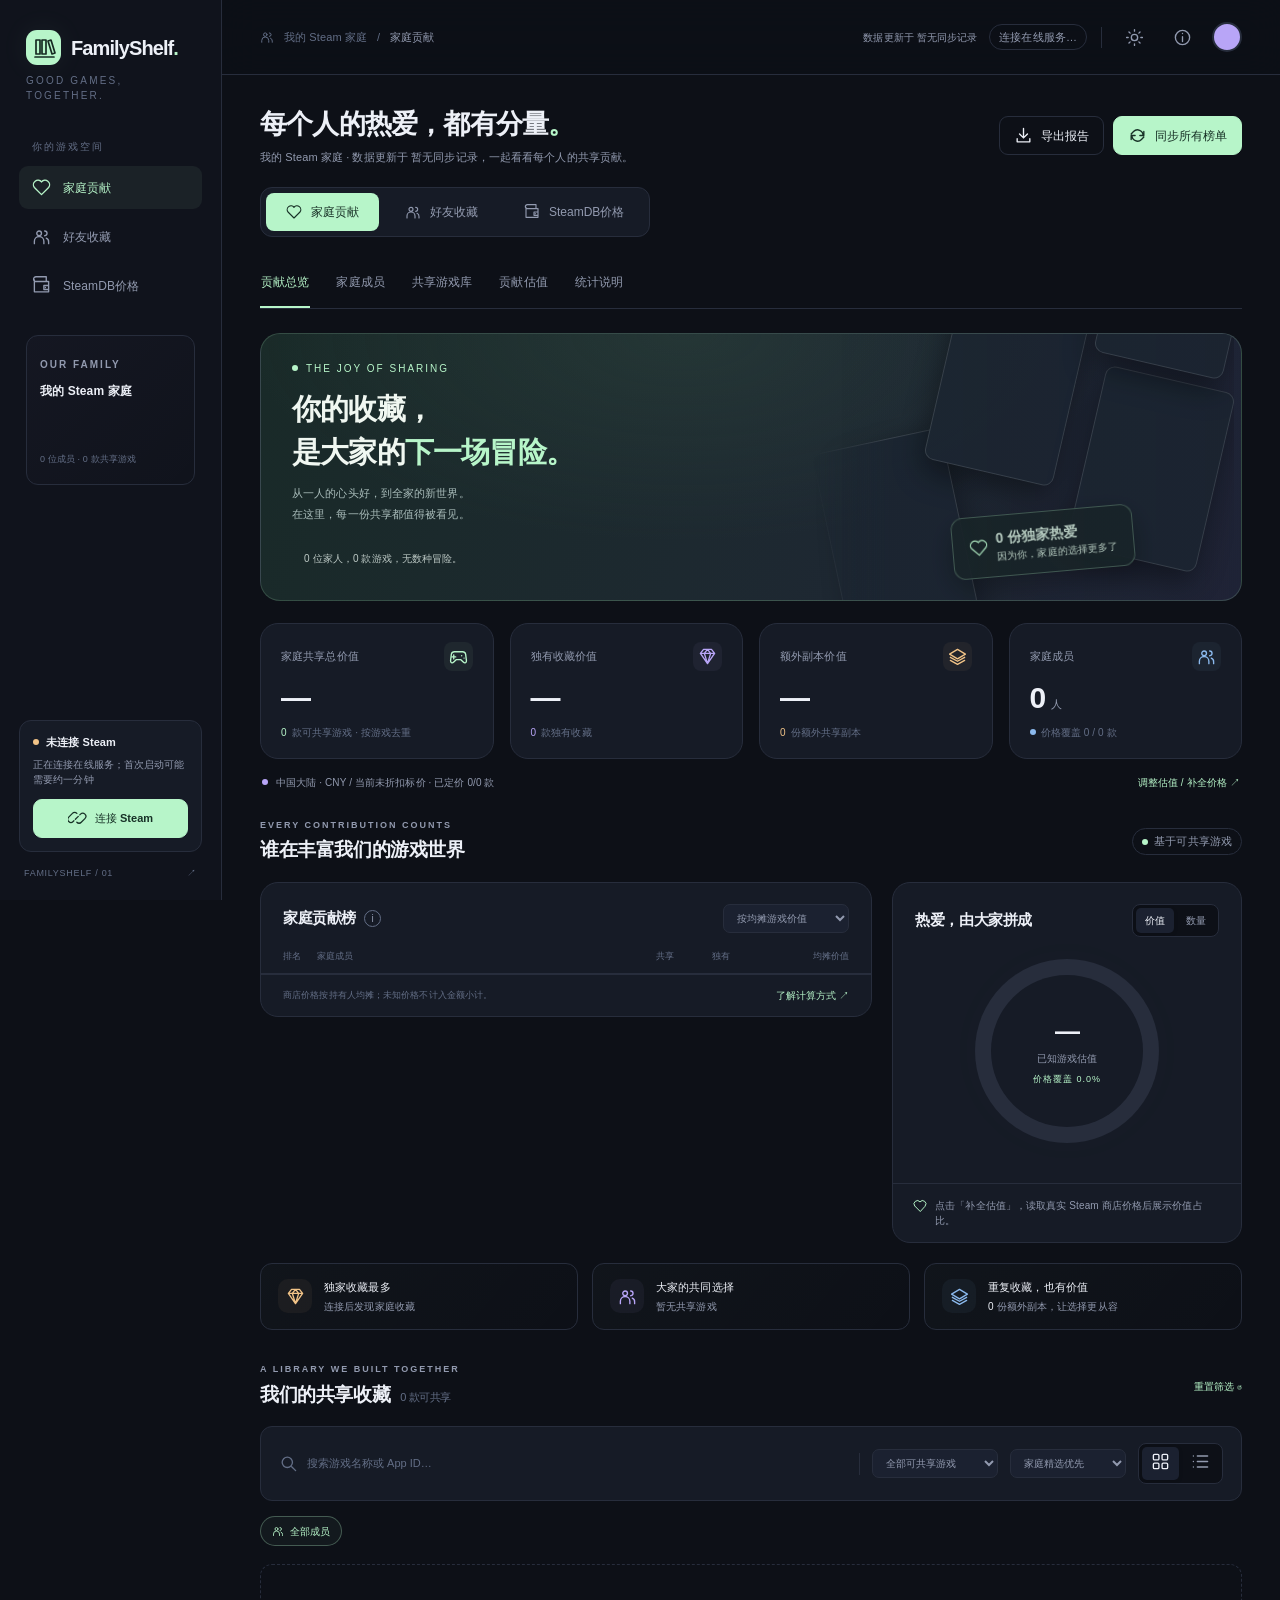
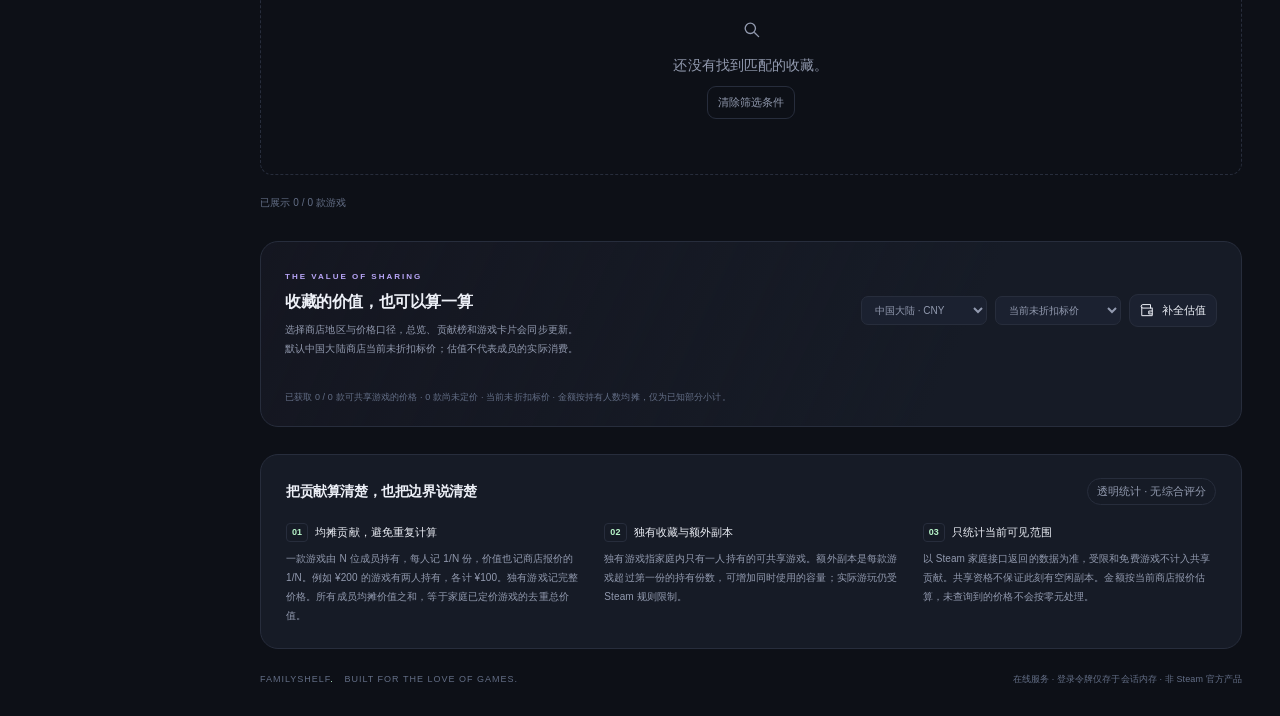
==== commit 3fcee60b: "Share Steam login across rankings and simplify navigation" ====
--- a/web/index.html
+++ b/web/index.html
@@ -34,12 +34,15 @@
 
 .fh-valuation{padding:22px 24px;margin:0 0 22px;border:1px solid #b8a5f735;border-radius:16px;background:linear-gradient(125deg,#b8a5f70b,transparent),var(--card)}.fh-valuation-head{display:flex;justify-content:space-between;gap:14px;align-items:center}.fh-valuation h3{font-size:15px;margin:7px 0 0}.fh-price-counts{display:grid;grid-template-columns:repeat(3,minmax(0,1fr));gap:15px;margin:22px 0 16px}.fh-price-counts b{display:block;font-size:24px;font-variant-numeric:tabular-nums;font-weight:550}.fh-price-counts span{display:block;font-size:10px;color:var(--sub);margin-top:5px}.fh-price-counts>div:nth-child(1) b{color:var(--mint)}.fh-price-counts>div:nth-child(2) b{color:var(--purple)}.fh-price-counts>div:nth-child(3) b{color:var(--amber)}.fh-quote-track{height:5px;display:flex;overflow:hidden;border-radius:4px;background:var(--line);gap:2px}.fh-quote-track span{display:block;height:100%}.fh-valuation p,.fh-valuation summary{font-size:10px;color:var(--sub);line-height:1.9}.fh-valuation>p{margin:12px 0}.fh-valuation details{border-top:1px solid var(--line);padding-top:12px}.fh-valuation summary{cursor:pointer;color:var(--purple)}.fh-valuation details p{margin-top:10px}.fh-valuation a{color:var(--mint);text-decoration:underline}.fh-podium-foot{display:block;line-height:1.9;overflow-wrap:anywhere}.fh-price-state{color:var(--amber)!important}@media(max-width:560px){.fh-valuation{padding:18px}.fh-valuation-head{align-items:start;flex-direction:column}.fh-price-counts{gap:8px}.fh-price-counts b{font-size:21px}.fh-stat-grid .stat-value{font-size:clamp(16px,5vw,25px)}.fh-podium-foot{font-size:8px}}
 /* SteamDB snapshots use their own currency and valuation basis. */
-.is-steamdb>.fh-hero,.is-steamdb>#fhStats,.is-steamdb>#fhNotice,.is-steamdb>.fh-footer{display:none}.is-steamdb>.fh-tabs{margin-top:0}.fh-tabs{overflow-x:auto}.fh-tabs button{white-space:nowrap;flex-shrink:0}.db-hero{display:flex;justify-content:space-between;align-items:center;gap:24px;padding:30px 34px;margin-bottom:18px;border:1px solid #e9b87640;border-radius:18px;background:radial-gradient(ellipse at 85% 10%,#efb95f20,transparent 52%),linear-gradient(120deg,var(--card),var(--card2));overflow:hidden}.db-hero .eyebrow{color:var(--amber);font-size:9px;letter-spacing:2.5px}.db-hero h2{font-size:31px;letter-spacing:-1px;margin:12px 0 9px;font-weight:620}.db-hero h2>span{color:var(--amber)}.db-hero p{font-size:11px;line-height:1.9;color:var(--sub)}.db-chips{display:flex;gap:8px;flex-wrap:wrap;margin-top:19px}.db-chips span{font-size:9px;color:var(--amber);border:1px solid #e9b87628;background:#e9b87608;border-radius:5px;padding:4px 9px}.db-hero-mark{display:flex;flex-direction:column;align-items:flex-start;gap:9px;flex:none;border-left:1px solid #e9b87630;padding:6px 42px;color:var(--amber)}.db-hero-mark .icon{width:34px;height:34px;opacity:.8}.db-hero-mark b{font-size:26px;line-height:1.05;letter-spacing:1px;font-weight:550}.db-hero-mark small{font-size:8px;letter-spacing:2px;opacity:.65}.db-source-note{display:flex;align-items:flex-start;gap:11px;padding:15px 17px;border:1px solid var(--line);background:var(--card);border-radius:10px;margin-bottom:18px}.db-source-dot{width:7px;height:7px;border-radius:50%;background:var(--amber);margin-top:5px;flex:none}.db-source-note>div{flex:1}.db-source-note strong{font-size:11px;font-weight:550}.db-source-note p{color:var(--sub);font-size:10px;line-height:1.8;margin-top:5px}.db-source-note>a{white-space:nowrap;font-size:10px}.db-stats .stat{min-height:115px}.db-stats .stat-value{font-size:28px}.db-actions,.db-import-actions{display:flex;gap:9px;flex-wrap:wrap}.db-layout{display:grid;grid-template-columns:minmax(0,1fr) 245px;gap:19px;align-items:start}.db-board{min-width:0}.db-table{min-width:730px}.db-table th:first-child{width:45px;padding-left:20px}.db-table td:first-child{padding-left:20px}.db-table th:nth-child(2){width:26%}.db-table .fh-person .avatar{width:32px;height:32px}.db-table .fh-score{color:var(--amber);font-size:17px}.db-table .db-unknown{color:var(--dim);font-size:11px}.db-table .db-date{font-size:10px;color:var(--sub);white-space:nowrap}.db-row-actions{display:flex;gap:10px;white-space:nowrap;align-items:center}.db-row-actions a,.db-row-actions button{font-size:10px}.db-row-actions a{color:var(--sub)}.db-aside{display:grid;gap:14px}.db-explainer{padding:22px 19px}.db-explainer>.eyebrow{font-size:8px;letter-spacing:1.1px;color:var(--amber)}.db-explainer h3{font-size:16px;margin:10px 0 23px}.db-explainer>div{display:flex;gap:12px;margin-bottom:22px}.db-explainer>div>b{font-size:10px;color:var(--amber);border:1px solid #e9b87630;padding:5px;border-radius:6px;height:25px}.db-explainer strong{font-size:11px;font-weight:550}.db-explainer p{font-size:10px;color:var(--sub);line-height:1.9;margin-top:7px}.db-explainer>a{font-size:10px;width:100%;justify-content:center}.db-storage-note{display:flex;gap:10px;padding:0 5px;color:var(--dim)}.db-storage-note .icon{flex:none;width:15px}.db-storage-note p{font-size:10px;line-height:1.9}.db-form-grid{display:grid;grid-template-columns:1fr 1fr;gap:13px}.db-error{background:#e9767620;color:#f3a3a3;padding:10px 13px;border:1px solid #e9767640;border-radius:7px;font-size:11px;line-height:1.7}.db-preview{background:#b7f5c915;color:var(--mint);padding:12px;border-radius:7px;font-size:11px;line-height:1.7}#dbImportText{font-family:ui-monospace,monospace;font-size:11px;resize:vertical;min-height:145px;line-height:1.7}#dbEntryTitle,#dbImportTitle{margin-top:10px}.db-empty{padding:37px 24px;text-align:center;color:var(--sub);font-size:11px;line-height:1.9}.db-empty strong{display:block;color:var(--text);font-size:16px;margin-bottom:8px}.db-empty .btn{margin-top:15px}.db-price-bar{margin-top:8px;height:3px;max-width:125px;margin-left:auto;border-radius:5px;background:var(--line);overflow:hidden}.db-price-bar>span{display:block;background:var(--amber);height:100%;border-radius:5px}.db-tools .search{min-width:190px}.db-tools{flex-wrap:wrap}
+.is-steamdb>.fh-hero,.is-steamdb>#fhStats,.is-steamdb>#fhNotice,.is-steamdb>.fh-footer{display:none}.is-steamdb>.fh-tabs{display:none}.fh-tabs{overflow-x:auto}.fh-tabs button{white-space:nowrap;flex-shrink:0}.db-hero{display:flex;justify-content:space-between;align-items:center;gap:24px;padding:30px 34px;margin-bottom:18px;border:1px solid #e9b87640;border-radius:18px;background:radial-gradient(ellipse at 85% 10%,#efb95f20,transparent 52%),linear-gradient(120deg,var(--card),var(--card2));overflow:hidden}.db-hero .eyebrow{color:var(--amber);font-size:9px;letter-spacing:2.5px}.db-hero h2{font-size:31px;letter-spacing:-1px;margin:12px 0 9px;font-weight:620}.db-hero h2>span{color:var(--amber)}.db-hero p{font-size:11px;line-height:1.9;color:var(--sub)}.db-chips{display:flex;gap:8px;flex-wrap:wrap;margin-top:19px}.db-chips span{font-size:9px;color:var(--amber);border:1px solid #e9b87628;background:#e9b87608;border-radius:5px;padding:4px 9px}.db-hero-mark{display:flex;flex-direction:column;align-items:flex-start;gap:9px;flex:none;border-left:1px solid #e9b87630;padding:6px 42px;color:var(--amber)}.db-hero-mark .icon{width:34px;height:34px;opacity:.8}.db-hero-mark b{font-size:26px;line-height:1.05;letter-spacing:1px;font-weight:550}.db-hero-mark small{font-size:8px;letter-spacing:2px;opacity:.65}.db-source-note{display:flex;align-items:flex-start;gap:11px;padding:15px 17px;border:1px solid var(--line);background:var(--card);border-radius:10px;margin-bottom:18px}.db-source-dot{width:7px;height:7px;border-radius:50%;background:var(--amber);margin-top:5px;flex:none}.db-source-note>div{flex:1}.db-source-note strong{font-size:11px;font-weight:550}.db-source-note p{color:var(--sub);font-size:10px;line-height:1.8;margin-top:5px}.db-source-note>a{white-space:nowrap;font-size:10px}.db-stats .stat{min-height:115px}.db-stats .stat-value{font-size:28px}.db-actions,.db-import-actions{display:flex;gap:9px;flex-wrap:wrap}.db-layout{display:grid;grid-template-columns:minmax(0,1fr) 245px;gap:19px;align-items:start}.db-board{min-width:0}.db-table{min-width:730px}.db-table th:first-child{width:45px;padding-left:20px}.db-table td:first-child{padding-left:20px}.db-table th:nth-child(2){width:26%}.db-table .fh-person .avatar{width:32px;height:32px}.db-table .fh-score{color:var(--amber);font-size:17px}.db-table .db-unknown{color:var(--dim);font-size:11px}.db-table .db-date{font-size:10px;color:var(--sub);white-space:nowrap}.db-row-actions{display:flex;gap:10px;white-space:nowrap;align-items:center}.db-row-actions a,.db-row-actions button{font-size:10px}.db-row-actions a{color:var(--sub)}.db-aside{display:grid;gap:14px}.db-explainer{padding:22px 19px}.db-explainer>.eyebrow{font-size:8px;letter-spacing:1.1px;color:var(--amber)}.db-explainer h3{font-size:16px;margin:10px 0 23px}.db-explainer>div{display:flex;gap:12px;margin-bottom:22px}.db-explainer>div>b{font-size:10px;color:var(--amber);border:1px solid #e9b87630;padding:5px;border-radius:6px;height:25px}.db-explainer strong{font-size:11px;font-weight:550}.db-explainer p{font-size:10px;color:var(--sub);line-height:1.9;margin-top:7px}.db-explainer>a{font-size:10px;width:100%;justify-content:center}.db-storage-note{display:flex;gap:10px;padding:0 5px;color:var(--dim)}.db-storage-note .icon{flex:none;width:15px}.db-storage-note p{font-size:10px;line-height:1.9}.db-form-grid{display:grid;grid-template-columns:1fr 1fr;gap:13px}.db-error{background:#e9767620;color:#f3a3a3;padding:10px 13px;border:1px solid #e9767640;border-radius:7px;font-size:11px;line-height:1.7}.db-preview{background:#b7f5c915;color:var(--mint);padding:12px;border-radius:7px;font-size:11px;line-height:1.7}#dbImportText{font-family:ui-monospace,monospace;font-size:11px;resize:vertical;min-height:145px;line-height:1.7}#dbEntryTitle,#dbImportTitle{margin-top:10px}.db-empty{padding:37px 24px;text-align:center;color:var(--sub);font-size:11px;line-height:1.9}.db-empty strong{display:block;color:var(--text);font-size:16px;margin-bottom:8px}.db-empty .btn{margin-top:15px}.db-price-bar{margin-top:8px;height:3px;max-width:125px;margin-left:auto;border-radius:5px;background:var(--line);overflow:hidden}.db-price-bar>span{display:block;background:var(--amber);height:100%;border-radius:5px}.db-tools .search{min-width:190px}.db-tools{flex-wrap:wrap}
 @media(max-width:1300px){.db-layout{grid-template-columns:minmax(0,1fr)}.db-aside{grid-template-columns:minmax(0,1fr) 245px}.db-explainer>div{display:inline-flex;vertical-align:top;width:31%;padding-right:12px}.db-explainer>a{width:auto}.db-storage-note{padding:15px}.db-stats{grid-template-columns:repeat(2,minmax(0,1fr))}}
 @media(max-width:650px){.db-hero{padding:24px 20px;gap:8px}.db-hero h2{font-size:24px}.db-hero-mark{padding:6px 0 6px 15px}.db-hero-mark b{font-size:17px}.db-hero-mark small{display:none}.db-hero-mark .icon{width:24px;height:24px}.db-hero .eyebrow{font-size:7px;letter-spacing:1px}.db-source-note{flex-wrap:wrap}.db-source-note>a{margin-left:18px}.db-source-note>div{min-width:170px}.db-aside{grid-template-columns:1fr}.db-explainer>div{display:flex;width:100%;padding-right:0}.db-storage-note{padding:0 5px}.db-section-top{align-items:flex-start;flex-direction:column;gap:15px}.db-form-grid{grid-template-columns:1fr;gap:0}.db-stats .stat{padding:16px 13px}.db-stats .stat-value{font-size:23px}.db-stats .stat-bottom{font-size:8px}.db-tools>*{max-width:100%}}
 
 
 @media(max-width:650px){.db-hero-mark{display:none}.db-hero h2{font-size:24px;letter-spacing:-.6px}.db-hero{padding:25px 20px}.workspace-switch{width:100%}.workspace-switch button{flex:1;justify-content:center;padding:10px 8px;font-size:11px}.workspace-switch button svg{flex-shrink:0}.db-source-note strong{line-height:1.8}}
+
+.auth-methods{display:flex;gap:8px;margin:24px 0 20px;padding:5px;border:1px solid var(--line);border-radius:12px;background:var(--bg)}.auth-methods button{flex:1;display:flex;align-items:center;justify-content:center;gap:8px;padding:11px 6px;border-radius:8px;background:transparent;color:var(--sub);font-size:12px}.auth-methods button[aria-selected="true"]{color:var(--mint);background:var(--card2);box-shadow:0 2px 8px #0002}.auth-methods button span{font-size:8px;padding:1px 5px;border-radius:4px;background:var(--mint-deep);color:var(--mint)}.auth-methods .icon{width:16px;height:16px}.token-intro{padding:16px;border:1px solid var(--line);border-radius:12px;background:linear-gradient(120deg,#b8a5f70b,transparent);margin-bottom:21px}.token-intro p{font-size:11px;margin:9px 0!important;line-height:1.8}.token-intro a{font-size:11px}.token-label{display:flex;align-items:center;justify-content:space-between;font-size:12px;margin-bottom:9px}.token-label small{font-family:ui-monospace,monospace;font-size:10px}.token-input-wrap{position:relative;display:flex;align-items:center;border:1px solid var(--line);border-radius:10px;background:var(--bg)}.token-input-wrap:focus-within{border-color:var(--mint)}#steamTokenInput{min-width:0;flex:1;padding:14px 12px;border:0;background:none;color:var(--text);font:12px ui-monospace,monospace;outline:none}#tokenReveal{flex:none;margin-right:7px;padding:6px 9px;border-radius:6px;background:var(--card2);color:var(--sub);font-size:10px}.token-help{font-size:10px!important;line-height:1.85!important;margin:10px 0 0!important;color:var(--sub)}.token-message{padding:11px 13px;border:1px solid #f1c38740;border-radius:8px;color:var(--amber);font-size:11px;margin-top:14px;background:#f1c38708}.token-scope{display:flex;gap:9px;margin-top:19px;padding-top:15px;border-top:1px solid var(--line);color:var(--sub)}.token-scope .icon{width:15px;height:15px;margin-top:3px}.token-scope p{font-size:10px!important;line-height:1.9!important;margin:0!important}#authDialog [hidden]{display:none!important}#cloudQRToken{margin-top:17px;font-size:11px}
+.family-sections{display:flex;gap:25px;overflow-x:auto;border-bottom:1px solid var(--line);margin:0 0 24px}.family-sections a{white-space:nowrap;padding:12px 1px 15px;color:var(--sub);font-size:12px;border-bottom:2px solid transparent}.family-sections a.active{color:var(--mint);border-bottom-color:var(--mint)}
 </style>
 </head>
 <body>
@@ -72,12 +75,9 @@
  <p class="brand-sub">GOOD GAMES, TOGETHER.</p>
  <p class="nav-label">你的游戏空间</p>
  <nav class="nav" aria-label="主导航">
-  <a href="#overview" class="active" data-nav="overview" title="贡献总览"><svg class="icon"><use href="#i-grid"/></svg><span class="nav-text">贡献总览</span></a>
-  <a href="#members" data-nav="members" title="家庭成员"><svg class="icon"><use href="#i-users"/></svg><span class="nav-text">家庭成员</span><span class="nav-count" id="navMembers">6</span></a>
-  <a href="#library" data-nav="library" title="共享游戏库"><svg class="icon"><use href="#i-game"/></svg><span class="nav-text">共享游戏库</span></a>
-  <a href="#valuation" data-nav="valuation" title="贡献估值"><svg class="icon"><use href="#i-wallet"/></svg><span class="nav-text">贡献估值</span></a>
-  <a href="#method" data-nav="method" title="统计说明"><svg class="icon"><use href="#i-info"/></svg><span class="nav-text">统计说明</span></a>
- <a href="#friends" data-friends-nav title="好友收藏榜"><svg class="icon"><use href="#i-wallet"/></svg>好友收藏榜</a> <a href="#steamdb" data-steamdb-nav title="SteamDB价格榜单"><svg class="icon"><use href="#i-wallet"/></svg>SteamDB价格榜单</a></nav>
+  <a href="#overview" class="active" data-nav="overview" title="家庭贡献"><svg class="icon"><use href="#i-heart"/></svg><span class="nav-text">家庭贡献</span></a>
+  <a href="#friends" data-friends-nav title="好友收藏"><svg class="icon"><use href="#i-users"/></svg><span class="nav-text">好友收藏</span></a>
+  <a href="#steamdb" data-steamdb-nav title="SteamDB价格"><svg class="icon"><use href="#i-wallet"/></svg><span class="nav-text">SteamDB价格</span></a></nav>
  <section class="family-mini"><span class="eyebrow">OUR FAMILY</span><h3 id="sideFamily">Steam 家庭</h3><div id="sideAvatars" class="avatar-stack"></div><p style="font-size:9px;color:var(--dim);margin-top:13px" id="sideMembers"></p></section>
  <div class="sidebar-bottom"><div class="connection-box"><div class="row"><span class="dot" id="connectionDot" style="color:var(--amber)"></span><strong id="connectionLabel">未连接 Steam</strong></div><p id="connectionHint">连接账号以获取最新家庭数据</p><button class="btn primary" id="sideConnect"><svg class="icon"><use href="#i-link"/></svg><span>连接 Steam</span></button></div><div class="side-foot"><span>FAMILYSHELF / 01</span><a href="https://store.steampowered.com/account/familymanagement" target="_blank" rel="noopener noreferrer" title="Steam 家庭管理">↗</a></div></div>
 </aside>
@@ -87,7 +87,7 @@
   <div class="page-heading row between"><div><h1>每个人的热爱，都有分量<span class="mint">。</span></h1><p id="pageSubtitle">一起看看，谁让这个家庭的游戏世界更丰富。</p></div><div class="heading-actions"><button class="btn ghost" id="exportBtn"><svg class="icon"><use href="#i-download"/></svg>导出报告</button><button class="btn primary" id="refreshBtn"><svg class="icon"><use href="#i-refresh"/></svg><span>刷新家庭库</span></button><div id="exportMenu" class="export-menu" hidden><button data-export="csv">成员贡献表 · CSV</button><button data-export="json">完整家庭快照 · JSON</button></div></div></div>
   <div class="workspace-switch" aria-label="切换收藏空间"><button class="active" data-space="family"><svg class="icon"><use href="#i-heart"/></svg>家庭贡献</button><button data-space="friends"><svg class="icon"><use href="#i-users"/></svg>好友收藏</button><button data-db-open><svg class="icon"><use href="#i-wallet"/></svg>SteamDB价格</button></div>
   <div class="status-banner" id="statusBanner" hidden><div class="row"><span class="spinner" id="statusSpinner"></span><span id="statusText"></span></div><button class="text-link" id="cancelBtn">取消</button></div>
-  <div id="familySpace">
+  <div id="familySpace"><nav class="family-sections" aria-label="家庭贡献功能"><a href="#overview" data-family-section="overview" class="active">贡献总览</a><a href="#members" data-family-section="members">家庭成员</a><a href="#library" data-family-section="library">共享游戏库</a><a href="#valuation" data-family-section="valuation">贡献估值</a><a href="#method" data-family-section="method">统计说明</a></nav>
   <section class="hero" aria-label="家庭游戏库摘要"><div class="hero-copy"><div class="hero-kicker"><span class="dot"></span> THE JOY OF SHARING</div><h2>你的收藏，<br>是大家的<em>下一场冒险。</em></h2><p>从一人的心头好，到全家的新世界。<br>在这里，每一份共享都值得被看见。</p><div class="hero-bottom"><div class="avatar-stack" id="heroAvatars"></div><span id="heroSummary">六个人，一座共同的游戏宇宙</span></div></div><div class="hero-art" aria-hidden="true"><div class="art-tile a"><img src="https://shared.fastly.steamstatic.com/store_item_assets/steam/apps/413150/library_600x900.jpg" alt="" onerror="this.style.visibility='hidden'"></div><div class="art-tile b"><img src="https://shared.fastly.steamstatic.com/store_item_assets/steam/apps/1245620/library_600x900.jpg" alt="" onerror="this.style.visibility='hidden'"></div><div class="art-tile c"><img src="https://shared.fastly.steamstatic.com/store_item_assets/steam/apps/1091500/library_600x900.jpg" alt="" onerror="this.style.visibility='hidden'"></div><div class="art-tile d"><img src="https://shared.fastly.steamstatic.com/store_item_assets/steam/apps/1086940/library_600x900.jpg" alt="" onerror="this.style.visibility='hidden'"></div><div class="art-chip"><svg class="icon"><use href="#i-heart"/></svg><div><strong id="heroUnique">— 份独家热爱</strong><span>因为你，家庭的选择更多了</span></div></div></div></section>
   <section class="stats" aria-label="核心数据">
    <article class="stat"><div class="stat-top"><span>家庭共享总价值</span><span class="stat-icon"><svg class="icon"><use href="#i-game"/></svg></span></div><div class="stat-value num" id="statGames">—</div><div class="stat-bottom"><b id="statGamesSub"></b><span>款可共享游戏 · 按游戏去重</span></div><svg class="stat-spark" viewBox="0 0 70 28" fill="none"><path d="M1 25 12 18 21 21 32 9 43 13 54 4 68 1" stroke="var(--mint)" stroke-width="1.5"/><path d="M1 25 12 18 21 21 32 9 43 13 54 4 68 1V28H1Z" fill="url(#sparkGrad)"/><defs><linearGradient id="sparkGrad" x1="0" y1="0" x2="0" y2="28" gradientUnits="userSpaceOnUse"><stop stop-color="#b7f5c9" stop-opacity=".15"/><stop offset="1" stop-color="#b7f5c9" stop-opacity="0"/></linearGradient></defs></svg></article>
@@ -114,7 +114,7 @@
  <section class="fh-hero"><div><span class="eyebrow" style="color:#c1b0f4">THE COMPANY WE KEEP</span><h2>收藏各有千秋，<br>一起发现<em>下一场同乐。</em></h2><p>从游戏库的分量，到彼此的共同热爱。看看朋友们的收藏，找回那些买下还没打开的世界。</p><div class="fh-hero-actions"><button class="btn primary" id="fhConnect">连接好友数据 <span>↗</span></button><button class="btn ghost" id="fhDemo">体验示例好友榜</button></div></div><div class="fh-orbit" aria-hidden="true"><div class="fh-mini-card"><img src="https://shared.fastly.steamstatic.com/store_item_assets/steam/apps/1091500/library_600x900.jpg" alt="" onerror="this.style.visibility='hidden'"><b>各有所爱</b><small>YOUR COLLECTION</small></div><div class="fh-mini-card"><img src="https://shared.fastly.steamstatic.com/store_item_assets/steam/apps/1245620/library_600x900.jpg" alt="" onerror="this.style.visibility='hidden'"><b>一起冒险</b><small>BETTER TOGETHER</small></div><div class="fh-mini-card"><img src="https://shared.fastly.steamstatic.com/store_item_assets/steam/apps/413150/library_600x900.jpg" alt="" onerror="this.style.visibility='hidden'"><b>发现同好</b><small>SHARED PASSIONS</small></div></div></section>
  <div class="fh-progress" id="fhProgress" hidden><div class="row between"><span id="fhProgressText"></span><button class="text-link" id="fhCancel">取消同步</button></div><div class="bar-track"><span id="fhProgressBar" style="background:var(--purple)"></span></div></div>
  <section class="stats fh-stat-grid" id="fhStats" aria-label="好友收藏摘要"></section>
- <div class="fh-tabs" id="fhTabs" role="tablist" aria-label="好友功能"><button class="active" role="tab" aria-selected="true" data-fh-tab="rank"><svg class="icon"><use href="#i-wallet"/></svg>收藏排行榜</button><button role="tab" aria-selected="false" data-fh-tab="steamdb"><svg class="icon"><use href="#i-wallet"/></svg>SteamDB价格榜单</button><button role="tab" aria-selected="false" data-fh-tab="compare"><svg class="icon"><use href="#i-layers"/></svg>两人对比</button><button role="tab" aria-selected="false" data-fh-tab="discover"><svg class="icon"><use href="#i-star"/></svg>游戏发现</button><button role="tab" aria-selected="false" data-fh-tab="manage"><svg class="icon"><use href="#i-users"/></svg>好友与数据</button></div>
+ <div class="fh-tabs" id="fhTabs" role="tablist" aria-label="好友功能"><button class="active" role="tab" aria-selected="true" data-fh-tab="rank"><svg class="icon"><use href="#i-wallet"/></svg>收藏排行榜</button><button role="tab" aria-selected="false" data-fh-tab="compare"><svg class="icon"><use href="#i-layers"/></svg>两人对比</button><button role="tab" aria-selected="false" data-fh-tab="discover"><svg class="icon"><use href="#i-star"/></svg>游戏发现</button><button role="tab" aria-selected="false" data-fh-tab="manage"><svg class="icon"><use href="#i-users"/></svg>好友与数据</button></div>
  <div id="fhTabRank" role="tabpanel"><div class="section-top"><div><span class="eyebrow">A SHELF FOR EVERY STORY</span><h2>好友收藏榜</h2><p class="section-sub">个人游戏库 · 已知价格小计排名 · 不代表实际消费</p></div><div class="fh-mode-top"><span class="pill" id="fhSource">等待连接</span><button class="btn ghost small" id="fhExport">导出榜单 ↓</button></div></div>
  <div class="fh-tools"><label class="search"><svg class="icon"><use href="#i-search"/></svg><input type="search" id="fhSearch" placeholder="搜索好友昵称 / SteamID" aria-label="搜索好友"></label><select id="fhMetric" aria-label="好友榜排名指标"><option value="value">游戏库价值</option><option value="count">游戏数量</option><option value="hours">累计游玩时长</option><option value="recent">近两周游玩时长</option><option value="unplayed">未游玩游戏数量</option><option value="coverage">价格覆盖率</option></select><select id="fhStatusFilter" aria-label="好友状态筛选"><option value="all">全部好友</option><option value="readable">已同步可见库</option><option value="unavailable">不可读取</option><option value="pending">待同步</option><option value="stale">旧快照</option><option value="pinned">已关注好友</option><option value="selected">仅勾选好友</option></select><button class="chip" id="fhSelf">包含自己 ✓</button></div>
  <article class="fh-valuation" aria-label="估值数据质量"><div class="fh-valuation-head"><div><span class="eyebrow">VALUATION CHECK</span><h3 id="fhValuationTitle">正在核对价格覆盖</h3></div><span class="pill" id="fhQuoteBasis"></span></div><div class="fh-price-counts" id="fhQuoteCounts"></div><div class="fh-quote-track" id="fhQuoteTrack" aria-hidden="true"></div><p id="fhQuoteNote"></p><details><summary>账号价值怎么算？</summary><p>默认将所选地区每款游戏本体的当前未折扣标价相加，同一人的同一 App ID 只计一次；好友间各算各的收藏，不均摊。可切换为当前促销售价。DLC、饰品与购买账单不在本次个人游戏库估值范围内。</p><p>参考小黑盒公开介绍中的“游戏本体原价累加”思路：<a href="https://mip.pc6.com/sv/32922.html" target="_blank" rel="noopener noreferrer">PC6 教学（2021）↗</a>。该来源并非小黑盒官方算法说明，也无法确认其目前对下架游戏、地区及历史价格的处理。这里的金额是 Steam 当前报价小计，不保证与小黑盒一致。</p></details></article>
@@ -126,7 +126,7 @@
  <div id="fhTabManage" role="tabpanel" hidden><div class="section-top"><div><span class="eyebrow">YOUR CIRCLE, YOUR DATA</span><h2>管理好友与估值</h2></div><button class="btn ghost small" id="fhSnapshot">导出好友快照 ↓</button></div><div class="fh-manage-grid"><article class="panel fh-box"><h3>01 · 获取好友与游戏库</h3><p>登录 Steam 后自动读取已有 API Key 并加载好友。家庭库登录完成后也会自动尝试连接；好友默认全选，自动分批同步游戏库、补全价格，并按游戏库价值排名。也可以取消部分选择后手动刷新。</p><div class="fh-tools"><button class="btn primary" id="fhManageConnect">自动连接 / 管理认证</button><button class="btn ghost" id="fhReload">刷新好友列表</button></div><label class="fh-field">手动添加 SteamID64（最多 10 个，空格或逗号分隔）<input class="fh-input" id="fhManualIds" placeholder="7656119…"></label><button class="btn small" id="fhAdd">添加并同步</button><p id="fhConnectionNote"></p><button class="text-link" id="fhDisconnect">清除内存中的 API Key</button></article><article class="panel fh-box"><h3>02 · 给每一份收藏标上价值</h3><p>游戏库同步完成后自动补齐商店价格，榜单随估值实时更新。也可以重新补全所选好友的价格。地区与口径也会同步影响家庭榜。</p><div class="fh-tools"><select id="fhRegion" aria-label="好友估值地区"><option value="cn">中国大陆 · CNY</option><option value="us">美国 · USD</option><option value="hk">中国香港 · HKD</option></select><select id="fhBasis" aria-label="好友估值口径"><option value="initial">当前未折扣标价</option><option value="final">当前实际售价</option></select></div><div class="fh-tools"><button class="btn primary" id="fhPrices">补全所选好友估值</button><button class="btn ghost" id="fhPriceCancel">暂停价格查询</button></div><p id="fhPriceStatus">尚无价格查询任务。</p><p>价格按游戏去重查询并缓存。下架、免费或报价缺失的条目保留为“未知”，不会擅自认定为零元。</p></article></div><article class="panel fh-box fh-section-gap"><h3>数据说明与隐私</h3><p>Steam 好友列表和游戏详情受资料隐私设置影响；通过本工具的官方窗口登录后，已有 API Key 会自动读取。个人库包含接口可见的自有游戏，不代表它们都能用于家庭共享。好友榜不自动识别家庭关系。</p><div class="fh-split"><div class="fh-note">API Key 只用于本次云端会话发起官方请求，不写入数据文件、浏览器存储或导出文件。刷新网页需重新连接；好友昵称、游戏列表和同步时间仅保存在本次会话内存。</div><div class="fh-note">本次同步数据可以查看、对比和导出，但同步失败的成员不会参与实时排名。示例模式为独立虚构数据；本次心愿单与关注标记只保存于当前浏览器，不会修改 Steam 账号。</div></div></article></div>
  <div id="fhTabSteamdb" role="tabpanel" hidden>
   <section class="db-hero"><div><span class="eyebrow">A DIFFERENT VIEW OF VALUE</span><h2>SteamDB价格榜单<span>。</span></h2><p>换一个价格坐标，看看收藏的分量。<br>按 SteamDB 计算器展示的估值独立排名。</p><div class="db-chips"><span>历史最低价估值</span><span>同币种比较</span><span>非实际消费</span></div></div><div class="db-hero-mark" aria-hidden="true"><svg class="icon"><use href="#i-layers"/></svg><b>LOWEST<br>RECORDED</b><small>STEAMDB PRICE BOARD</small></div></section>
-  <div class="db-source-note"><span class="db-source-dot"></span><div><strong>录入 / 导入模式 · 尚未接入自动同步</strong><p>SteamDB 暂无可用的公开查询 API。打开个人计算器查看金额，再录入或批量导入；数据来源由你提供，未自动核验。未录入不参与排名。</p></div><a href="https://steamdb.info/faq/#how-does-calculator-calculate-the-account-value" target="_blank" rel="noopener noreferrer" class="text-link">估值说明 ↗</a></div>
+  <div class="db-source-note"><span class="db-source-dot"></span><div><strong>成员自动同步 · 价格录入 / 导入</strong><p>共用本次登录的家庭与好友名单，无需另行登录。SteamDB 计算器限制服务器自动读取，金额需查看后录入或导入；已有记录自动排名，缺失金额不参与排名。</p></div><a href="https://steamdb.info/faq/#how-does-calculator-calculate-the-account-value" target="_blank" rel="noopener noreferrer" class="text-link">估值说明 ↗</a></div>
   <section class="stats db-stats" id="dbStats" aria-label="SteamDB 榜单摘要"></section>
   <div class="section-top db-section-top"><div><span class="eyebrow">LOWEST PRICES, INDEPENDENT RANKING</span><h2>收藏价格档案</h2><p class="section-sub">与商店原价榜独立计算 · 仅按已录入金额排名</p></div><div class="db-actions"><button class="btn ghost small" id="dbImport">批量导入</button><button class="btn primary small" id="dbAdd">录入 SteamDB 价格 +</button></div></div>
   <div class="fh-tools db-tools"><label class="search"><svg class="icon"><use href="#i-search"/></svg><input id="dbSearch" type="search" placeholder="搜索昵称 / SteamID" aria-label="搜索 SteamDB 榜单"></label><select id="dbScope" aria-label="SteamDB 榜单成员范围"><option value="all">好友 + 家庭成员</option><option value="friends">仅好友与自己</option><option value="family">仅家庭成员</option></select><select id="dbCurrency" aria-label="SteamDB 榜单币种"><option value="CNY">中国大陆 · CNY</option><option value="USD">美国 · USD</option><option value="HKD">中国香港 · HKD</option></select><select id="dbMetric" aria-label="SteamDB 榜单排名口径"><option value="lowest">历史最低价估值</option><option value="current">今日价格估值</option></select><button class="chip" id="dbOnlyRecorded" aria-pressed="false">全部成员</button></div>
@@ -142,10 +142,10 @@
 <dialog id="dbEntryDialog" aria-labelledby="dbEntryTitle"><button class="icon-btn modal-close" data-close aria-label="关闭"><svg class="icon"><use href="#i-close"/></svg></button><form id="dbEntryForm" class="modal-inner"><span class="eyebrow amber">STEAMDB PRICE RECORD</span><h2 id="dbEntryTitle">录入 SteamDB 价格</h2><p>把个人计算器中展示的总额记在这里。金额为账号估值，不是实际付款金额。</p><label class="fh-field">收藏家<select class="fh-input" id="dbPerson" required></select></label><div class="db-form-grid"><label class="fh-field">币种 / 地区<select class="fh-input" id="dbEntryCurrency"><option value="CNY">CNY · 中国大陆</option><option value="USD">USD · 美国</option><option value="HKD">HKD · 中国香港</option></select></label><label class="fh-field">查询日期<input class="fh-input" type="date" id="dbDate" required></label></div><div class="db-form-grid"><label class="fh-field">历史最低价估值<input class="fh-input" type="number" id="dbLowest" min="0" max="1000000000" step="0.01" placeholder="例如 12345.67" required><small>必填 · 直接填写计算器总额</small></label><label class="fh-field">今日价格估值（可选）<input class="fh-input" type="number" id="dbCurrent" min="0" max="1000000000" step="0.01" placeholder="留空表示未知"><small>未录入不按零元处理</small></label></div><a id="dbEntrySource" class="text-link" href="https://steamdb.info/calculator/" target="_blank" rel="noopener noreferrer">查询此人的 SteamDB 价格 ↗</a><p class="db-error" id="dbEntryError" role="alert" hidden></p><div class="modal-actions"><button type="button" class="text-link" id="dbRemove" hidden>移除此币种记录</button><button type="button" class="btn ghost" data-close>取消</button><button type="submit" class="btn primary">保存并排名</button></div></form></dialog>
 <dialog id="dbImportDialog" aria-labelledby="dbImportTitle"><button class="icon-btn modal-close" data-close aria-label="关闭"><svg class="icon"><use href="#i-close"/></svg></button><div class="modal-inner"><span class="eyebrow amber">BRING YOUR PRICE RECORDS</span><h2 id="dbImportTitle">批量导入 SteamDB 价格</h2><p>导入 CSV 或本榜导出的 JSON。SteamID 必须属于当前真实好友 / 家庭成员；金额使用元为单位，同一人同一币种会更新已有记录。</p><div class="db-import-actions"><label class="btn ghost small" for="dbImportFile">选择文件 ↑</label><input id="dbImportFile" type="file" accept=".csv,.json,text/csv,application/json" hidden><button class="btn ghost small" id="dbTemplate">下载空白 CSV 模板 ↓</button></div><label class="fh-field">粘贴 CSV / JSON<textarea class="fh-input" id="dbImportText" rows="8" spellcheck="false" placeholder="steamid,currency,lowest,current,observed_at&#10;填写当前成员 SteamID,CNY,12345.67,23456.78,2026-10-28"></textarea><small>CSV 表头：steamid,currency,lowest,current,observed_at。current 可留空；日期为 YYYY-MM-DD。</small></label><p class="db-error" id="dbImportError" role="alert" hidden></p><p id="dbImportPreview" class="db-preview" role="status" hidden></p><p class="modal-note">只导入你填写的记录，不会把 Steam 商店现价或空白字段替换成 SteamDB 史低价。示例模式不能导入真实记录。</p><div class="modal-actions"><button class="btn ghost" data-close>取消</button><button class="btn ghost" id="dbValidate">检查数据</button><button class="btn primary" id="dbCommit">导入并排名</button></div></div></dialog>
 
-<dialog id="authDialog" aria-labelledby="authTitle"><button class="icon-btn modal-close" data-close aria-label="关闭"><svg class="icon"><use href="#i-close"/></svg></button><div class="modal-inner"><div class="modal-symbol"><svg class="icon"><use href="#i-link"/></svg></div><span class="eyebrow" style="font-size:9px;color:var(--mint)">CONNECT YOUR FAMILY</span><h2 id="authTitle" style="margin-top:7px">让家庭收藏保持新鲜。</h2><p>使用 Steam 手机应用扫码登录，FamilyShelf 会自动读取当前账号可见的家庭成员与共享游戏。</p><div class="login-steps"><div class="login-step"><span class="step-number">01</span><div><strong>获取 Steam 官方登录二维码</strong><p>用 Steam 手机应用扫码，并核对登录地点后确认。</p></div></div><div class="login-step"><span class="step-number">02</span><div><strong>自动同步你的家庭库</strong><p>自动同步家庭库，并继续连接好友，无需手动复制令牌或已有 Key。</p></div></div></div><div class="modal-status" id="authStatus" hidden></div><div class="modal-actions"><button class="btn ghost" data-close>先看收藏</button><button class="btn primary" id="loginBtn"><svg class="icon"><use href="#i-ext"/></svg><span>前往 Steam 登录</span></button></div><div class="modal-note" id="authNote">使用 Steam 手机应用扫描官方二维码；登录令牌仅保留在本次云端会话内存中，刷新网页需重新连接。</div><button class="text-link" id="disconnectBtn" style="margin-top:17px" hidden>断开当前 Steam 连接</button></div></dialog>
+<dialog id="authDialog" aria-labelledby="authTitle"><button class="icon-btn modal-close" data-close aria-label="关闭"><svg class="icon"><use href="#i-close"/></svg></button><div class="modal-inner"><div class="modal-symbol"><svg class="icon"><use href="#i-link"/></svg></div><span class="eyebrow" style="font-size:9px;color:var(--mint)">CONNECT YOUR COLLECTION</span><h2 id="authTitle" style="margin-top:7px">连接 Steam，让热爱归档。</h2><p>选择适合你的登录方式，一次登录，同步家庭贡献与好友收藏，并准备 SteamDB 榜单成员。</p><div class="auth-methods" role="tablist" aria-label="Steam 登录方式"><button id="authQRTab" role="tab" aria-selected="true" aria-controls="authQRPanel" tabindex="0"><svg class="icon"><use href="#i-grid"/></svg>扫码登录<span>推荐</span></button><button id="authTokenTab" role="tab" aria-selected="false" aria-controls="authTokenPanel" tabindex="-1"><svg class="icon"><use href="#i-link"/></svg>令牌登录</button></div><div id="authQRPanel" role="tabpanel" aria-labelledby="authQRTab"><div class="login-steps"><div class="login-step"><span class="step-number">01</span><div><strong>获取 Steam 官方登录二维码</strong><p>用 Steam 手机应用扫码，并核对登录地点后确认。</p></div></div><div class="login-step"><span class="step-number">02</span><div><strong>自动准备所有榜单</strong><p>同步家庭库、全选好友游戏库并补全估值；切换榜单无需再次登录。</p></div></div></div><div class="modal-actions"><button class="btn ghost" data-close>先看收藏</button><button class="btn primary" id="loginBtn"><svg class="icon"><use href="#i-ext"/></svg><span>前往 Steam 登录</span></button></div></div><div id="authTokenPanel" role="tabpanel" aria-labelledby="authTokenTab" hidden><form id="tokenLoginForm" autocomplete="off"><div class="token-intro"><span class="tag purple-tag">已有网页登录？</span><p>从 Steam 官方页面获取令牌，粘贴后共享本次认证，同步家庭与好友榜单。</p><a class="text-link" target="_blank" rel="noopener noreferrer" href="https://store.steampowered.com/pointssummary/ajaxgetasyncconfig">打开 Steam 官方令牌页面 ↗</a></div><label class="token-label" for="steamTokenInput">Steam 登录令牌 <small>webapi_token</small></label><div class="token-input-wrap"><input id="steamTokenInput" type="password" autocomplete="off" spellcheck="false" autocapitalize="off" maxlength="12000" placeholder="粘贴完整的 eyJ… 令牌" aria-describedby="tokenHelp tokenLoginMessage" required><button type="button" id="tokenReveal" aria-label="显示令牌" aria-pressed="false">显示</button></div><p id="tokenHelp" class="token-help">先在 Steam 商店网页登录，再复制页面中的 webapi_token 值；也可直接粘贴完整 JSON。此处不是 32 位 API Key。</p><div id="tokenLoginMessage" class="token-message" role="status" hidden></div><div class="modal-actions"><button class="btn ghost" type="button" data-close>稍后连接</button><button class="btn primary" id="tokenLoginBtn" type="submit"><svg class="icon"><use href="#i-arrow"/></svg><span>使用令牌同步</span></button></div><div class="token-scope"><svg class="icon"><use href="#i-info"/></svg><p>本次认证供家庭与好友榜单共用。若 Steam 拒绝好友接口权限，可补充 API Key，无需再登录。SteamDB 金额需录入或导入。</p></div></form></div><div class="modal-status" id="authStatus" hidden></div><div class="modal-note" id="authNote">令牌仅在本次会话内存中使用。</div><button class="text-link" id="disconnectBtn" style="margin-top:17px" hidden>断开当前 Steam 连接</button></div></dialog>
 <dialog id="detailDialog" aria-label="游戏详情"><button class="icon-btn modal-close" data-close aria-label="关闭"><svg class="icon"><use href="#i-close"/></svg></button><div id="detailBody"></div></dialog>
 <dialog id="memberDialog" aria-label="成员贡献详情"><button class="icon-btn modal-close" data-close aria-label="关闭"><svg class="icon"><use href="#i-close"/></svg></button><div id="memberBody" class="modal-inner"></div></dialog>
-<dialog id="fhSetupDialog" aria-labelledby="fhSetupTitle"><button class="icon-btn modal-close" data-close aria-label="关闭"><svg class="icon"><use href="#i-close"/></svg></button><div class="modal-inner"><div class="modal-symbol" style="color:var(--purple);background:#b8a5f715"><svg class="icon"><use href="#i-users"/></svg></div><span class="eyebrow purple">CONNECT YOUR CIRCLE</span><h2 id="fhSetupTitle" style="margin-top:9px">让好友的收藏，连成一片。</h2><p>使用 Steam 手机应用扫码登录，已有 API Key 会自动读取并加载好友，无需复制粘贴。可复用本次家庭库登录。</p><div class="login-steps"><div class="login-step"><span class="step-number">01</span><div><strong>登录或复用 Steam 会话</strong><p>用 Steam 手机应用扫描官方登录二维码；无需在本站输入密码。</p></div></div><div class="login-step"><span class="step-number">02</span><div><strong>自动连接好友收藏</strong><p>已有 Key 直接读取；尚无 Key 时，请自行在 Steam 官方页面申请，再通过下方手动连接。</p></div></div></div><div class="modal-status" id="fhAutoStatus" role="status" aria-live="polite"></div><div class="modal-actions"><button class="btn ghost" data-close>稍后再说</button><button class="btn ghost" id="fhAutoCancel" hidden>取消连接</button><button class="btn ghost" id="fhAutoRetry" hidden>重新打开 / 重试 ↗</button><button class="btn primary" id="fhAutoLogin">Steam 登录并自动连接 ↗</button></div><details id="fhManualAuth" style="margin-top:24px;border-top:1px solid var(--line);padding-top:16px"><summary class="text-link" style="cursor:pointer">已有 Key？手动连接 / 更换 API Key</summary><label class="fh-field">你的 SteamID64 / 数字个人主页地址<input id="fhSteamId" class="fh-input" autocomplete="off" placeholder="7656119… 或 https://steamcommunity.com/profiles/…"></label><label class="fh-field">Steam Web API Key<input id="fhKey" type="password" class="fh-input" autocomplete="off" spellcheck="false" placeholder="32 位 API Key"><small id="fhSetupHint"></small></label><p class="fh-note">也可从 <a href="https://steamcommunity.com/dev/apikey" target="_blank" rel="noopener noreferrer">Steam 官方 API Key 页面 ↗</a> 手动获取。好友列表私密时，可在“好友与数据”中添加 SteamID。</p><div class="modal-actions"><button class="btn" id="fhSubmit">使用手动信息连接</button></div></details><p class="modal-note">令牌、Key 与登录会话仅保留在本次服务内存中，不写入钥匙串、快照或浏览器存储；关闭服务后需要重新登录。好友列表加载后默认全选，自动同步游戏库并生成价值榜单。</p></div></dialog>
+<dialog id="fhSetupDialog" aria-labelledby="fhSetupTitle"><button class="icon-btn modal-close" data-close aria-label="关闭"><svg class="icon"><use href="#i-close"/></svg></button><div class="modal-inner"><div class="modal-symbol" style="color:var(--purple);background:#b8a5f715"><svg class="icon"><use href="#i-users"/></svg></div><span class="eyebrow purple">CONNECT YOUR CIRCLE</span><h2 id="fhSetupTitle" style="margin-top:9px">让好友的收藏，连成一片。</h2><p>家庭与好友共用一次 Steam 登录。本次令牌会直接复用；如接口权限不足，可在下方补充 API Key。</p><div class="login-steps"><div class="login-step"><span class="step-number">01</span><div><strong>登录或复用 Steam 会话</strong><p>尚未连接时使用统一登录入口；已连接时直接复用，无需再次扫码。</p></div></div><div class="login-step"><span class="step-number">02</span><div><strong>自动连接好友收藏</strong><p>读取全部好友并自动同步和估值；Steam 拒绝接口权限时，可补充 API Key。</p></div></div></div><div class="modal-status" id="fhAutoStatus" role="status" aria-live="polite"></div><div class="modal-actions"><button class="btn ghost" data-close>稍后再说</button><button class="btn ghost" id="fhAutoCancel" hidden>取消连接</button><button class="btn ghost" id="fhAutoRetry" hidden>重新打开 / 重试 ↗</button><button class="btn primary" id="fhAutoLogin">Steam 登录并自动连接 ↗</button></div><details id="fhManualAuth" style="margin-top:24px;border-top:1px solid var(--line);padding-top:16px"><summary class="text-link" style="cursor:pointer">已有 Key？手动连接 / 更换 API Key</summary><label class="fh-field">你的 SteamID64 / 数字个人主页地址<input id="fhSteamId" class="fh-input" autocomplete="off" placeholder="7656119… 或 https://steamcommunity.com/profiles/…"></label><label class="fh-field">Steam Web API Key<input id="fhKey" type="password" class="fh-input" autocomplete="off" spellcheck="false" placeholder="32 位 API Key"><small id="fhSetupHint"></small></label><p class="fh-note">也可从 <a href="https://steamcommunity.com/dev/apikey" target="_blank" rel="noopener noreferrer">Steam 官方 API Key 页面 ↗</a> 手动获取。好友列表私密时，可在“好友与数据”中添加 SteamID。</p><div class="modal-actions"><button class="btn" id="fhSubmit">使用手动信息连接</button></div></details><p class="modal-note">令牌、Key 与登录会话仅保留在本次服务内存中，不写入钥匙串、快照或浏览器存储；关闭服务后需要重新登录。好友列表加载后默认全选，自动同步游戏库并生成价值榜单。</p></div></dialog>
 <dialog id="fhLibraryDialog" class="fh-dialog" aria-label="好友个人游戏库"><button class="icon-btn modal-close" data-close aria-label="关闭"><svg class="icon"><use href="#i-close"/></svg></button><div class="fh-library-header" id="fhLibraryHead"></div><p class="fh-note" id="fhLibraryNote"></p><div class="fh-tools"><label class="search"><svg class="icon"><use href="#i-search"/></svg><input id="fhDetailSearch" type="search" placeholder="搜索这位好友的游戏" aria-label="搜索个人游戏库"></label><select id="fhDetailFilter" aria-label="个人游戏库筛选"><option value="all">价值从高到低</option><option value="unplayed">只看未游玩</option><option value="hours">游玩时间从高到低</option></select></div><div id="fhLibraryGames" class="game-grid fh-game-grid"></div><div class="fh-pagination"><span id="fhDetailResult"></span><button id="fhDetailMore" class="btn small ghost">再看 12 款 →</button></div></dialog>
 
 <div class="toast" id="toast" role="status" aria-live="polite"></div>
@@ -184,7 +184,7 @@
 }
 function renderAll(){enrich();renderHeader();renderStats();renderRanks();renderDonut();renderInsights();renderChips();renderGames();renderValues();renderConnection()}
 function renderHeader(){
- const family=data.family_name||'Steam 家庭';$('#sideFamily').textContent=family;$('#crumbFamily').textContent=family;$('#navMembers').textContent=members.length;
+ const family=data.family_name||'Steam 家庭';$('#sideFamily').textContent=family;$('#crumbFamily').textContent=family;
  $('#sideMembers').textContent=`${members.length} 位成员 · ${stats.total} 款共享游戏`;
  $('#sideAvatars').innerHTML=$('#heroAvatars').innerHTML=members.map(m=>avatar(m)).join('');
  $('#heroSummary').textContent=`${members.length} 位家人，${stats.total} 款游戏，无数种冒险。`;
@@ -251,7 +251,7 @@
  $('#connectionHint').textContent=session.connected?'可以随时刷新最新家庭数据':'连接 Steam 后显示你的家庭收藏';
  $('#sideConnect span').textContent=session.connected?'管理连接':'连接 Steam';
  $('#topStatus').className=`pill ${session.connected?'live-pill':''}`;$('#topStatus').innerHTML=`<span class="dot"></span>${busy?'同步中':session.connected?'已连接':'在线版'}`;
- $('#refreshBtn').disabled=busy;$('#refreshBtn span').textContent=session.phase==='login'?'等待登录…':session.phase==='refresh'?'正在同步…':'刷新家庭库';
+ $('#refreshBtn').disabled=busy;$('#refreshBtn span').textContent=session.phase==='login'?'等待登录…':session.phase==='refresh'?'正在同步…':'同步所有榜单';
  $('#statusBanner').hidden=!busy&&session.phase!=='error';$('#statusBanner').classList.toggle('error',session.phase==='error');$('#statusSpinner').hidden=!busy;$('#statusText').textContent=session.message;$('#cancelBtn').hidden=!busy;
  $('#loginBtn').disabled=busy;$('#loginBtn span').textContent=busy?'正在等待 Steam…':session.connected?'重新登录 / 切换账号':'前往 Steam 登录';$('#disconnectBtn').hidden=!session.connected;
  $('#authStatus').hidden=!busy&&session.phase!=='error';$('#authStatus').textContent=session.message;
@@ -336,14 +336,14 @@
 function syncNavigation(){
  if(window.friendHub?.workspace==='friends')return;
  let id='overview';for(const key of ['members','library','valuation','method']){if($('#'+key).getBoundingClientRect().top<=150)id=key}
- $$('.nav a').forEach(a=>a.classList.toggle('active',a.dataset.nav===id));const active=$(`.nav a[data-nav="${id}"]`);if(active)$('#crumbPage').textContent=active.title;
+ $$('.nav a').forEach(a=>a.classList.toggle('active',a.dataset.nav==='overview'));$$('[data-family-section]').forEach(a=>a.classList.toggle('active',a.dataset.familySection===id));$('#crumbPage').textContent='家庭贡献';
 }
 window.addEventListener('scroll',syncNavigation,{passive:true});syncNavigation();
 </script>
 <script>
 'use strict';
 (()=>{
-let live={data:{account_id:'',people:[]},job:{},revision:-1,key_configured:false},demo=false,workspace='family',tab='rank',page=1,rankQuery='',metric='value',statusFilter='all',includeSelf=true,compareA='',compareB='',compareMode='common',compareLimit=12,discoverLimit=12,gameQuery='',discoverMode='popular',gameSort='owners',detailId='',detailLimit=12,detailQuery='',detailMode='all',lastSignature='';
+let live={data:{account_id:'',people:[]},job:{},revision:-1,auth_configured:false},demo=false,workspace='family',tab='rank',page=1,rankQuery='',metric='value',statusFilter='all',includeSelf=true,compareA='',compareB='',compareMode='common',compareLimit=12,discoverLimit=12,gameQuery='',discoverMode='popular',gameSort='owners',detailId='',detailLimit=12,detailQuery='',detailMode='all',lastSignature='';
 const storedList=k=>{const v=saved(k,[]);return Array.isArray(v)?v:[]};
 let chosen=new Set(),pins=new Set(storedList('fs-friend-pins')),wishes=new Set(storedList('fs-friend-wishes'));
 const fmtDate=s=>s?new Date(s).toLocaleString('zh-CN',{month:'2-digit',day:'2-digit',hour:'2-digit',minute:'2-digit'}):'尚未同步';
@@ -404,7 +404,7 @@
  selectionKnown=ids;
 }
 function flowStatus(message){flow.message=message;renderMeta();renderSelection();workspaceMeta()}
-function ensureFlow(account){if(flow.cancelled)throw Error('已停止自动同步，保留已完成的数据。');if(!backend)throw Error('在线服务连接中断，请恢复连接后重试。');if(!live.key_configured||live.data.account_id!==account)throw Error('Steam 连接已变更，请重新同步。')}
+function ensureFlow(account){if(flow.cancelled)throw Error('已停止自动同步，保留已完成的数据。');if(!backend)throw Error('在线服务连接中断，请恢复连接后重试。');if(!live.auth_configured||live.data.account_id!==account)throw Error('Steam 连接已变更，请重新同步。')}
 const pauseFlow=()=>new Promise(resolve=>setTimeout(resolve,1200));
 async function waitForIdle(kind,account,checkResult=true){
  do{ensureFlow(account);if(!(kind==='sync'?live.job?.running:priceJob.running))break;await pauseFlow();await poll()}while(true);
@@ -429,7 +429,7 @@
 async function runPipeline(ids,{automatic=false,pricesOnly=false}={}){
  if(flow.running||flow.requesting)return;
  ids=[...new Set(ids)];if(!ids.length){if(!automatic)toast('请至少选择一位好友。');return}
- if(!backend||!live.key_configured){if(!automatic)setup();return}
+ if(!backend||!live.auth_configured){if(!automatic){if(session.connected)setup();else openAuth()}return}
  flow.requesting=true;
  const account=live.data.account_id,pricingRegion=region;
  const execute=async lock=>{
@@ -461,7 +461,7 @@
  }finally{flow.requesting=false;renderSelection()}
 }
 function maybeAutoSync(){
- if(workspace!=='friends'||demo||!backend||!live.key_configured||live.auth?.running||live.job?.running||flow.running||flow.requesting||autoPaused)return;
+ if(demo||!backend||!live.auth_configured||live.auth?.running||live.job?.running||flow.running||flow.requesting||autoPaused)return;
  const ps=live.data.people||[];if(!ps.length)return;
  const listed=(live.job?.message||'').startsWith('已加载 '),pending=ps.some(p=>!p.status||p.status==='pending');
  const attempt=listed?`${live.data.account_id}:list:${live.data.fetched_at}`:pending?`${live.data.account_id}:initial`:'';
@@ -501,10 +501,10 @@
  games=games.filter(g=>`${g.name} ${g.appid}`.toLowerCase().includes(gameQuery));const order=discoverMode==='expensive'?'price':gameSort;
  games.sort((a,b)=>order==='price'?(quote(b)??-1)-(quote(a)??-1):order==='name'?a.name.localeCompare(b.name,'zh-CN'):order==='hours'?b.owners.reduce((s,p)=>s+(p.games.find(g=>g.appid===b.appid)?.playtime_forever||0),0)-a.owners.reduce((s,p)=>s+(p.games.find(g=>g.appid===a.appid)?.playtime_forever||0),0):b.owners.length-a.owners.length||a.name.localeCompare(b.name,'zh-CN'));return {games,me}}
 function renderDiscover(){const {games,me}=discoverGames();$('#fhDiscoverGames').innerHTML=games.slice(0,discoverLimit).map(gameCard).join('')||`<div class="empty">${!me&&['missing','unplayed'].includes(discoverMode)?'请先同步自己的游戏库，才能判断“我没有”和“未开封”。':'暂无符合条件的游戏，试试切换发现方式。'}</div>`;$('#fhDiscoverCount').textContent=`显示 ${Math.min(discoverLimit,games.length)} / ${games.length} 款游戏`;$('#fhDiscoverMore').hidden=games.length<=discoverLimit;$('#fhWatchCount').textContent=`本次心愿单 ${wishes.size}`;$('#fhDiscoverNote').textContent='只使用最新可读取库 · 人气按持有人数统计 · ☆ 保存到本次心愿单 · 点击封面前往 Steam';}
-function renderManage(){$('#fhRegion').value=region;$('#fhBasis').value=basis;$('#fhConnectionNote').textContent=demo?'示例模式：连接设置与刷新会切回真实数据。':`${live.key_configured?'API Key 已在本次云端会话中配置':'尚未配置 API Key'} · ${source().data.account_id||'尚未设置 SteamID'}`;$('#fhPriceStatus').textContent=priceJob.running?`${priceJob.scope==='friends'?'好友':'家庭'}估值任务：${priceJob.done} / ${priceJob.total} · ${priceJob.message}`:priceJob.message||'勾选好友后，点击补全估值。';}
-function renderMeta(){renderAutoAuth();const src=source(),pricing=!demo&&priceJob.running&&priceJob.scope==='friends',auth=live.auth?.running||(!live.key_configured&&live.auth?.phase==='error');
+function renderManage(){$('#fhRegion').value=region;$('#fhBasis').value=basis;$('#fhConnectionNote').textContent=demo?'示例模式：连接设置与刷新会切回真实数据。':`${live.auth_configured?'已复用本次 Steam 认证':'尚未连接共享登录'} · ${source().data.account_id||'尚未设置 SteamID'}`;$('#fhPriceStatus').textContent=priceJob.running?`${priceJob.scope==='friends'?'好友':'家庭'}估值任务：${priceJob.done} / ${priceJob.total} · ${priceJob.message}`:priceJob.message||'勾选好友后，点击补全估值。';}
+function renderMeta(){renderAutoAuth();const src=source(),pricing=!demo&&priceJob.running&&priceJob.scope==='friends',auth=live.auth?.running||(!live.auth_configured&&live.auth?.phase==='error');
  $('#fhNotice').classList.toggle('demo',demo);$('#fhNotice').firstElementChild.textContent=demo?'示例模式：以下好友、游戏归属、时长与报价均为演示数据，不代表你的 Steam 好友。':`${auth?live.auth.message:pricing?`正在查询商店价格：${priceJob.done} / ${priceJob.total} 款，金额为阶段性小计。`:flow.message||live.job?.message||'登录 Steam 自动连接好友，无需复制已有 Key。'}${src.data.fetched_at?' · 最近同步 '+fmtDate(src.data.fetched_at):''}`;
- $('#fhSource').textContent=demo?'示例数据':'Steam 公开游戏库';$('#fhConnect').textContent=demo?'连接我的真实好友 ↗':live.key_configured?'刷新好友列表 ↻':'连接好友数据 ↗';$('#fhDemo').textContent=demo?'返回真实数据':'体验示例好友榜';$('#fhProgress').hidden=demo||(!live.job?.running&&!flow.running&&!pricing);$('#fhCancel').textContent=flow.running?'停止自动同步':pricing?'暂停估值':'取消同步';
+ $('#fhSource').textContent=demo?'示例数据':'Steam 公开游戏库';$('#fhConnect').textContent=demo?'连接我的真实好友 ↗':live.auth_configured?'刷新好友列表 ↻':'连接好友数据 ↗';$('#fhDemo').textContent=demo?'返回真实数据':'体验示例好友榜';$('#fhProgress').hidden=demo||(!live.job?.running&&!flow.running&&!pricing);$('#fhCancel').textContent=flow.running?'停止自动同步':pricing?'暂停估值':'取消同步';
  $('#fhProgressText').textContent=pricing?`商店价格查询 · ${priceJob.done} / ${priceJob.total} 款 · 当前金额和名次尚未定稿`:flow.running?(flow.phase==='prices'?flow.message:`自动同步游戏库 · ${flow.completed+(live.job?.running?(live.job.done||0):0)} / ${flow.total} 人`):live.job?.message||'';
  const progress=pricing?(priceJob.total?priceJob.done/priceJob.total*100:0):flow.running?(flow.phase==='prices'?flow.completed/Math.max(1,flow.total)*100:(flow.completed+(live.job?.running?(live.job.done||0):0))/Math.max(1,flow.total)*100):live.job?.total?live.job.done/live.job.total*100:0;
  $('#fhProgressBar').style.width=`${Math.min(100,progress)}%`;$('#fhRegionLabel').textContent={cn:'中国大陆 · CNY',us:'美国 · USD',hk:'中国香港 · HKD'}[region];$('#fhBasisLabel').textContent=basis==='initial'?'当前未折扣标价':'当前实际售价';}
@@ -615,33 +615,33 @@
 function render(){dbEnsureAccount();renderMeta();renderStats();renderValuation();if(tab==='rank')renderRank();if(tab==='compare')renderCompare();if(tab==='discover')renderDiscover();if(tab==='manage')renderManage();if(tab==='steamdb')renderSteamdb();if(detailId&&$('#fhLibraryDialog').open)renderDetail();}
 function switchTab(value){tab=value;$$('[data-fh-tab]').forEach(b=>{b.classList.toggle('active',b.dataset.fhTab===tab);b.setAttribute('aria-selected',String(b.dataset.fhTab===tab))});for(const name of ['rank','compare','discover','manage','steamdb'])$('#fhTab'+name[0].toUpperCase()+name.slice(1)).hidden=name!==tab;$('#friendsSpace').classList.toggle('is-steamdb',tab==='steamdb');if(workspace==='friends'){history.replaceState(null,'',tab==='steamdb'?'#steamdb':'#friends');workspaceMeta()}render();}
 const familyHeading=$('.page-heading h1').innerHTML,familyRefresh=$('#refreshBtn').onclick,familyExport=$('#exportBtn').onclick,familyHelp=$('#helpBtn').onclick;
-function workspaceMeta(){if(workspace==='friends'){$('.page-heading h1').innerHTML='朋友的收藏，也是一张<span class="purple">星图。</span>';$('#pageSubtitle').textContent='从库价值到共同游戏，发现你的游戏同好圈。';$('#refreshBtn span').textContent='同步所选好友';$('#crumbPage').textContent='好友收藏';$('#crumbFamily').textContent='我的好友';$('#topSync').textContent=demo?'示例数据 · 非真实好友':source().data.fetched_at?'同步于 '+fmtDate(source().data.fetched_at):'等待好友数据';$('#topStatus').className='pill';$('#topStatus').innerHTML='<span class="dot"></span>'+(demo?'示例模式':live.auth?.running?'等待 Steam 授权':flow.running?(flow.phase==='prices'?'正在自动估值':'正在自动同步'):live.job?.running?'正在同步':priceJob.running&&priceJob.scope==='friends'?'正在补齐估值':live.key_configured?'API 已连接':'好友快照');if(tab==='steamdb'){$('.page-heading h1').innerHTML='收藏的价值，<span class="amber">换个角度看。</span>';$('#pageSubtitle').textContent='SteamDB价格榜单 · 历史最低价 / 今日价格 · 同币种独立排名';$('#refreshBtn span').textContent='更新 SteamDB 价格';$('#crumbPage').textContent='SteamDB价格榜单';$('#crumbFamily').textContent='价格档案';$('#topSync').textContent='价格由用户录入 · 未自动核验';$('#topStatus').innerHTML='<span class="dot"></span>独立价格榜';}$$('.nav a').forEach(a=>a.classList.toggle('active',a.hasAttribute(tab==='steamdb'?'data-steamdb-nav':'data-friends-nav')));$$('[data-space]').forEach(b=>b.classList.toggle('active',tab!=='steamdb'&&b.dataset.space==='friends'));$('[data-db-open]').classList.toggle('active',tab==='steamdb');}}
-function setWorkspace(value,scroll=true){workspace=value;$('[data-db-open]').classList.toggle('active',value==='friends'&&tab==='steamdb');$('#familySpace').hidden=value!=='family';$('#friendsSpace').hidden=value!=='friends';$$('[data-space]').forEach(b=>b.classList.toggle('active',b.dataset.space===value));if(value==='family'){$('.page-heading h1').innerHTML=familyHeading;renderHeader();renderConnection();$('#refreshBtn span').textContent='刷新家庭库';syncNavigation()}else{$$('.nav a').forEach(a=>a.classList.toggle('active',a.hasAttribute('data-friends-nav')));workspaceMeta();render()}if(scroll)window.scrollTo({top:0,behavior:'smooth'});if(value==='friends'){defaultSelection();renderRank();maybeAutoSync()}}
+function workspaceMeta(){if(workspace==='friends'){$('.page-heading h1').innerHTML='朋友的收藏，也是一张<span class="purple">星图。</span>';$('#pageSubtitle').textContent='从库价值到共同游戏，发现你的游戏同好圈。';$('#refreshBtn span').textContent='同步所有榜单';$('#crumbPage').textContent='好友收藏';$('#crumbFamily').textContent='我的好友';$('#topSync').textContent=demo?'示例数据 · 非真实好友':source().data.fetched_at?'同步于 '+fmtDate(source().data.fetched_at):'等待好友数据';$('#topStatus').className='pill';$('#topStatus').innerHTML='<span class="dot"></span>'+(demo?'示例模式':live.auth?.running?'等待 Steam 授权':flow.running?(flow.phase==='prices'?'正在自动估值':'正在自动同步'):live.job?.running?'正在同步':priceJob.running&&priceJob.scope==='friends'?'正在补齐估值':live.auth_configured?'认证已共享':'好友快照');if(tab==='steamdb'){$('.page-heading h1').innerHTML='收藏的价值，<span class="amber">换个角度看。</span>';$('#pageSubtitle').textContent='SteamDB价格榜单 · 历史最低价 / 今日价格 · 同币种独立排名';$('#refreshBtn span').textContent='更新 SteamDB 价格';$('#crumbPage').textContent='SteamDB价格榜单';$('#crumbFamily').textContent='价格档案';$('#topSync').textContent='价格由用户录入 · 未自动核验';$('#topStatus').innerHTML='<span class="dot"></span>独立价格榜';}$$('.nav a').forEach(a=>a.classList.toggle('active',a.hasAttribute(tab==='steamdb'?'data-steamdb-nav':'data-friends-nav')));$$('[data-space]').forEach(b=>b.classList.toggle('active',tab!=='steamdb'&&b.dataset.space==='friends'));$('[data-db-open]').classList.toggle('active',tab==='steamdb');}}
+function setWorkspace(value,scroll=true){workspace=value;$('[data-db-open]').classList.toggle('active',value==='friends'&&tab==='steamdb');$('#familySpace').hidden=value!=='family';$('#friendsSpace').hidden=value!=='friends';$$('[data-space]').forEach(b=>b.classList.toggle('active',b.dataset.space===value));if(value==='family'){$('.page-heading h1').innerHTML=familyHeading;renderHeader();renderConnection();$('#refreshBtn span').textContent='同步所有榜单';syncNavigation()}else{$$('.nav a').forEach(a=>a.classList.toggle('active',a.hasAttribute('data-friends-nav')));workspaceMeta();render()}if(scroll)window.scrollTo({top:0,behavior:'smooth'});if(value==='friends'){defaultSelection();renderRank();maybeAutoSync()}}
 function resetMode(){selectionAccount='';selectionKnown=new Set();chosen=new Set();defaultSelection();compareA='';compareB='';page=1;compareLimit=12;discoverLimit=12;detailId='';if($('#fhLibraryDialog').open)$('#fhLibraryDialog').close();render()}
 function toggleDemo(){if(flow.running||flow.requesting)void stopPipeline();demo=!demo;resetMode();toast(demo?'已进入示例模式，所有好友数据为虚构演示。':'已返回真实数据。')}
 async function request(path,body={},quiet=false){if(!backend){toast('正在连接在线服务，连接完成后可使用好友功能。');return false}try{const response=await fetch(path,{method:'POST',headers:{'Content-Type':'application/json','X-FamilyShelf-CSRF':csrf},body:JSON.stringify(body)}),result=await response.json();if(!quiet||!response.ok)toast(result.message||result.error||'操作已提交。');await poll();return response.ok}catch{toast('在线服务暂不可用，请稍后重试。');return false}}
 let connectionBusy=false;
-function renderAutoAuth(){const a=live.auth||{};$('#fhAutoStatus').textContent=a.running||(!live.key_configured&&a.phase==='error')?a.message:live.key_configured?'已连接：认证只保留在本次服务内存中。':a.message||'点击自动连接，在 Steam 官方窗口完成登录即可。';$('#fhAutoLogin').disabled=connectionBusy||!!a.running;$('#fhAutoLogin').textContent=a.running?(a.phase==='key'?'正在读取官方 API Key 页面…':'正在确认 Steam 登录…'):live.key_configured?'重新登录 / 自动更换连接 ↗':'Steam 登录并自动连接 ↗';$('#fhAutoCancel').hidden=!a.running;$('#fhAutoCancel').disabled=connectionBusy;$('#fhAutoRetry').hidden=!a.running&&a.phase!=='error';$('#fhAutoRetry').disabled=connectionBusy;$('#fhSubmit').disabled=connectionBusy;}
+function renderAutoAuth(){const a=live.auth||{};$('#fhAutoStatus').textContent=(!live.job?.running&&/未授权|拒绝|限流|不可见|无法读取/.test(live.job?.message||''))?live.job.message:a.running||(!live.auth_configured&&a.phase==='error')?a.message:live.auth_configured?'已连接：认证只保留在本次服务内存中。':a.message||'点击自动连接，在 Steam 官方窗口完成登录即可。';$('#fhAutoLogin').disabled=connectionBusy||!!a.running;$('#fhAutoLogin').textContent=a.running?(a.phase==='key'?'正在读取官方 API Key 页面…':'正在确认 Steam 登录…'):live.auth_configured?'复用登录 / 重试好友连接 ↻':'复用本次 Steam 登录 ↗';$('#fhAutoCancel').hidden=!a.running;$('#fhAutoCancel').disabled=connectionBusy;$('#fhAutoRetry').hidden=!a.running&&a.phase!=='error';$('#fhAutoRetry').disabled=connectionBusy;$('#fhSubmit').disabled=connectionBusy;}
 async function connectRequest(action){if(connectionBusy)return;connectionBusy=true;renderAutoAuth();try{await action()}finally{connectionBusy=false;renderAutoAuth()}}
-function setup(){const input=$('#fhSteamId');input.value=live.data.account_id||data.steamid||members.find(p=>p.is_self)?.steamid||'';$('#fhKey').value='';$('#fhSetupHint').textContent=live.key_configured?'已配置内存 Key，可留空继续使用；输入新值可替换。':'填写后可直接连接；系统会先取消正在等待的自动连接。Key 仅保留在本次服务内存中。';renderAutoAuth();$('#fhSetupDialog').showModal()}
+function setup(){const input=$('#fhSteamId');input.value=live.data.account_id||data.steamid||members.find(p=>p.is_self)?.steamid||'';$('#fhKey').value='';$('#fhSetupHint').textContent=live.auth_configured?'本次认证已共享，可留空继续使用；可补充 API Key 以获得接口权限。':'填写后可直接连接；系统会先取消正在等待的自动连接。Key 仅保留在本次服务内存中。';renderAutoAuth();$('#fhSetupDialog').showModal()}
 function leaveDemo(){if(demo){demo=false;resetMode()}}
-async function autoConnect(){leaveDemo();if(!$('#fhSetupDialog').open)setup();await connectRequest(async()=>{if(live.auth?.running&&!await request('/api/friends/login/cancel'))return;await request('/api/friends/login')})}
-async function reload(){leaveDemo();if(!live.key_configured){await autoConnect();return}autoPaused=false;flow.message='';selectionAccount='';await request('/api/friends',{action:'list',steamid:live.data.account_id});}
+async function autoConnect(){leaveDemo();if(!session.connected){if($('#fhSetupDialog').open)$('#fhSetupDialog').close();openAuth();return}await connectRequest(async()=>{if(live.auth?.running&&!await request('/api/friends/login/cancel'))return;await request('/api/friends/login')})}
+async function reload(){leaveDemo();if(!live.auth_configured){await autoConnect();return}autoPaused=false;flow.message='';selectionAccount='';await request('/api/friends',{action:'list',steamid:live.data.account_id});}
 async function sync(){if(demo){toast('示例模式无需同步；请连接真实好友数据。');return}await runPipeline([...chosen])}
 function download(text,type,name){const u=URL.createObjectURL(new Blob([text],{type:type+';charset=utf-8'})),a=document.createElement('a');a.href=u;a.download=(demo?'示例_':'')+name;a.click();setTimeout(()=>URL.revokeObjectURL(u),5000);toast('已导出'+(demo?'示例':'好友')+'数据。')}
 function exportRank(){const safe=v=>/^[=+\-@\t\r]/.test(String(v))?"'"+v:v,cell=v=>'"'+String(v??'').replaceAll('"','""')+'"';const rows=[['昵称','SteamID','数据状态','游戏数','游戏库已知估值小计','已定价数量','待查询或重试数量','未返回报价数量','累计小时','两周小时','未游玩数量','价格覆盖率','币种','价格口径','示例数据','快照时间'],...ranked().map(p=>[safe(p.name),"'"+p.steamid,status(p),p.readable?p.count:'',p.readable&&(p.known||!p.count)?(p.value/100).toFixed(2):'',p.readable?p.known:'',p.readable?p.pending:'',p.readable?p.noquote:'',p.readable?p.hours.toFixed(2):'',p.readable?p.recent.toFixed(2):'',p.readable?p.unplayed:'',p.readable?p.coverage.toFixed(2)+'%':'',{cn:'CNY',us:'USD',hk:'HKD'}[region],basis,demo,p.fetched_at||''])];download('\ufeff'+rows.map(r=>r.map(cell).join(',')).join('\r\n'),'text/csv','好友收藏榜.csv')}
 function exportSnapshot(){const apps=new Set(people().flatMap(p=>p.games.map(g=>g.appid))),quotes={};for(const id of apps){if(demo){const g={appid:id},q=quote(g);quotes[region+':'+id]={known:q!==null,[basis]:q}}else if(prices[region+':'+id])quotes[region+':'+id]=prices[region+':'+id]}download(JSON.stringify({version:1,demo,region,basis,exported_at:new Date().toISOString(),data:source().data,quotes},null,2),'application/json','好友游戏库快照.json')}
 function renderDetail(){const p=person(detailId);if(!p)return;$('#fhLibraryHead').innerHTML=`${av(p)}<div><span class="eyebrow">THE PERSONAL COLLECTION</span><h2 style="margin:5px 0">${esc(p.name)}${p.is_self?' · 我':''}</h2><span class="muted" style="font-size:11px">${status(p)} · ${p.readable?p.count+' 款 · '+valueLabel(p)+' · '+compact(p.hours)+'h':'游戏详情暂不可见'}</span></div>`;$('#fhLibraryNote').textContent=p.error||`快照：${fmtDate(p.fetched_at)} · ${coverageLabel(p)}${missingLabel(p)?' · '+missingLabel(p):''} · 点击封面查看 Steam 商店。`;const games=p.games.filter(g=>`${g.name} ${g.appid}`.toLowerCase().includes(detailQuery)&&(detailMode!=='unplayed'||!g.playtime_forever)).sort((a,b)=>detailMode==='hours'?b.playtime_forever-a.playtime_forever:(quote(b)??-1)-(quote(a)??-1));$('#fhLibraryGames').innerHTML=p.readable?games.slice(0,detailLimit).map(g=>gameCard({...g,owners:[p]})).join('')||'<div class="empty">没有符合条件的游戏。</div>':'<div class="empty">暂未取得这位好友的游戏详情，请检查隐私设置或重新同步。</div>';$('#fhDetailMore').hidden=!p.readable||games.length<=detailLimit;$('#fhDetailResult').textContent=`显示 ${Math.min(detailLimit,games.length)} / ${games.length} 款`;}
 function openDetail(id){detailId=id;detailLimit=12;detailQuery='';detailMode='all';$('#fhDetailSearch').value='';$('#fhDetailFilter').value='all';renderDetail();$('#fhLibraryDialog').showModal()}
-window.friendHub={get running(){return flow.running||flow.requesting||!!live.job?.running||!!live.auth?.running},get workspace(){return workspace},update(state){const wasAuthorizing=!!live.auth?.running;if(state)live=state;dbEnsureAccount();if(wasAuthorizing&&!live.auth?.running&&live.auth?.phase==='done'&&live.key_configured){autoPaused=false;flow.message='';selectionAccount='';if($('#fhSetupDialog').open)$('#fhSetupDialog').close();if(tab!=='steamdb')switchTab('rank');toast('已自动获取认证，正在加载好友列表。')}defaultSelection();const signature=JSON.stringify([demo,live.data.account_id,live.revision,live.key_configured,live.job,live.auth,flow,chosen.size,priceJob,region,basis,Object.keys(prices).length,Object.values(prices).reduce((s,p)=>s+(Number(p.checked)||0),0)]);if(signature!==lastSignature){lastSignature=signature;render()}workspaceMeta();maybeAutoSync()},render,setWorkspace,debug:()=>({demo,tab,people:people(),ranked:ranked(),comparison:comparison(),discover:discoverGames(),chosen:[...chosen],flow:{...flow}})};
+window.friendHub={get running(){return flow.running||flow.requesting||!!live.job?.running||!!live.auth?.running},get workspace(){return workspace},update(state){const wasAuthorizing=!!live.auth?.running;if(state)live=state;dbEnsureAccount();if(wasAuthorizing&&!live.auth?.running&&live.auth?.phase==='done'&&live.auth_configured){autoPaused=false;flow.message='';selectionAccount='';if($('#fhSetupDialog').open)$('#fhSetupDialog').close();toast('已共享本次认证，正在后台加载好友并自动排名。')}defaultSelection();const signature=JSON.stringify([demo,revision,live.data.account_id,live.revision,live.auth_configured,live.job,live.auth,flow,chosen.size,priceJob,region,basis,Object.keys(prices).length,Object.values(prices).reduce((s,p)=>s+(Number(p.checked)||0),0)]);if(signature!==lastSignature){lastSignature=signature;render()}workspaceMeta();maybeAutoSync()},render,setWorkspace,debug:()=>({demo,tab,people:people(),ranked:ranked(),comparison:comparison(),discover:discoverGames(),chosen:[...chosen],flow:{...flow}})};
 $$('[data-space]').forEach(b=>b.onclick=()=>{if(b.dataset.space==='friends')switchTab('rank');setWorkspace(b.dataset.space);history.replaceState(null,'',b.dataset.space==='friends'?'#friends':'#overview')});
 $$('.nav a').forEach(a=>a.addEventListener('click',()=>{if(a.hasAttribute('data-steamdb-nav')){dbOpen()}else if(a.hasAttribute('data-friends-nav')){switchTab('rank');setWorkspace('friends',false);history.replaceState(null,'','#friends')}else if(a.dataset.nav)setWorkspace('family',false)}));
-$('#refreshBtn').onclick=()=>workspace==='friends'?(tab==='steamdb'?dbOpenImport():sync()):familyRefresh();$('#exportBtn').onclick=e=>workspace==='friends'?(tab==='steamdb'?dbExportJSON():exportRank()):familyExport(e);$('#helpBtn').onclick=()=>{if(workspace==='friends'){switchTab('manage');$('#fhTabs').scrollIntoView({behavior:'smooth'})}else familyHelp()};
+$('#refreshBtn').onclick=()=>workspace==='friends'?(tab==='steamdb'?dbOpenImport():session.connected?api('/api/refresh'):openAuth()):familyRefresh();$('#exportBtn').onclick=e=>workspace==='friends'?(tab==='steamdb'?dbExportJSON():exportRank()):familyExport(e);$('#helpBtn').onclick=()=>{if(workspace==='friends'){switchTab('manage');$('#fhTabs').scrollIntoView({behavior:'smooth'})}else familyHelp()};
 $('#fhAutoLogin').onclick=autoConnect;$('#fhAutoRetry').onclick=autoConnect;$('#fhAutoCancel').onclick=()=>request('/api/friends/login/cancel');
 $('#fhConnect').onclick=reload;$('#fhDemo').onclick=toggleDemo;$('#fhSettings').onclick=setup;$('#fhManageConnect').onclick=setup;$('#fhReload').onclick=reload;$('#fhSyncSelected').onclick=sync;
-$('#fhSubmit').onclick=async()=>{const key=$('#fhKey').value.trim(),steamid=$('#fhSteamId').value.trim();if(!/^(?:https:\/\/steamcommunity\.com\/profiles\/)?7656119\d{10}\/?$/.test(steamid)){toast('请输入有效的 SteamID64 或数字个人主页地址。');return}if(key&&!/^[a-fA-F0-9]{32}$/.test(key)){toast('API Key 应为 32 位十六进制字符。');return}if(!key&&!live.key_configured){toast('请输入 Steam Web API Key。');return}leaveDemo();await connectRequest(async()=>{if(live.auth?.running&&!await request('/api/friends/login/cancel'))return;if(await request('/api/friends',{action:'list',key,steamid})){$('#fhKey').value='';$('#fhSetupDialog').close();switchTab('rank')}})};
+$('#fhSubmit').onclick=async()=>{const key=$('#fhKey').value.trim(),steamid=$('#fhSteamId').value.trim();if(!/^(?:https:\/\/steamcommunity\.com\/profiles\/)?7656119\d{10}\/?$/.test(steamid)){toast('请输入有效的 SteamID64 或数字个人主页地址。');return}if(key&&!/^[a-fA-F0-9]{32}$/.test(key)){toast('API Key 应为 32 位十六进制字符。');return}if(!key&&!live.auth_configured){toast('请输入 Steam Web API Key。');return}leaveDemo();await connectRequest(async()=>{if(live.auth?.running&&!await request('/api/friends/login/cancel'))return;if(await request('/api/friends',{action:'list',key,steamid})){$('#fhKey').value='';$('#fhSetupDialog').close();switchTab('rank')}})};
 $('#fhSetupDialog').addEventListener('close',()=>{$('#fhKey').value=''});
-$('#fhAdd').onclick=async()=>{leaveDemo();if(!live.key_configured){setup();return}const ids=$('#fhManualIds').value.trim().split(/[\s,，;；]+/).filter(Boolean);if(!ids.length){toast('请输入至少一个 SteamID64。');return}const account=live.data.account_id||$('#fhSteamId').value.trim();if(await request('/api/friends',{action:'add',ids,steamid:account}))$('#fhManualIds').value=''};
+$('#fhAdd').onclick=async()=>{leaveDemo();if(!live.auth_configured){if(session.connected)setup();else openAuth();return}const ids=$('#fhManualIds').value.trim().split(/[\s,，;；]+/).filter(Boolean);if(!ids.length){toast('请输入至少一个 SteamID64。');return}const account=live.data.account_id||$('#fhSteamId').value.trim();if(await request('/api/friends',{action:'add',ids,steamid:account}))$('#fhManualIds').value=''};
 $('#fhDisconnect').onclick=()=>request('/api/friends/disconnect');$('#fhCancel').onclick=stopPipeline;
 $('#fhPrices').onclick=()=>{if(demo){toast('示例模式使用演示报价。');return}void runPipeline([...chosen],{pricesOnly:true})};$('#fhPriceCancel').onclick=async()=>{if(flow.running&&flow.phase==='prices'){flow.cancelled=true;autoPaused=true}await request('/api/prices/cancel')};
 $('#fhRegion').onchange=e=>{$('#regionSelect').value=e.target.value;$('#regionSelect').dispatchEvent(new Event('change'));render()};$('#fhBasis').onchange=e=>{$('#basisSelect').value=e.target.value;$('#basisSelect').dispatchEvent(new Event('change'));render()};$('#regionSelect').addEventListener('change',render);$('#basisSelect').addEventListener('change',render);
@@ -654,7 +654,7 @@
 $('#friendsSpace').addEventListener('change',e=>{const id=e.target.dataset.fhCheck;if(!id)return;if(e.target.checked){chosen.add(id)}else chosen.delete(id);renderRank()});
 document.addEventListener('click',e=>{const b=e.target.closest('button');if(!b)return;if(b.dataset.fhTab)switchTab(b.dataset.fhTab);if(b.dataset.fhAction==='setup')setup();if(b.dataset.fhAction==='demo')toggleDemo();if(b.dataset.fhPerson)openDetail(b.dataset.fhPerson);if(b.dataset.fhPin){const id=b.dataset.fhPin;if(pins.has(id))pins.delete(id);else pins.add(id);persist('fs-friend-pins',[...pins]);renderRank()}if(b.dataset.fhWish){const id=Number(b.dataset.fhWish);if(wishes.has(id))wishes.delete(id);else wishes.add(id);persist('fs-friend-wishes',[...wishes]);render();if(tab!=='discover')$('#fhWatchCount').textContent=`本次心愿单 ${wishes.size}`}if(b.dataset.compareMode){compareMode=b.dataset.compareMode;compareLimit=12;$$('[data-compare-mode]').forEach(x=>x.classList.toggle('active',x===b));renderCompare()}});
 for(const b of $$('[data-db-open]'))b.onclick=dbOpen;
-window.addEventListener('hashchange',()=>{if(location.hash==='#steamdb')dbOpen();else if(location.hash==='#friends'){switchTab('rank');setWorkspace('friends',false)}});
+window.addEventListener('hashchange',()=>{if(location.hash==='#steamdb')dbOpen();else if(location.hash==='#friends'){switchTab('rank');setWorkspace('friends',false)}else if(['#overview','#members','#library','#valuation','#method'].includes(location.hash))setWorkspace('family',false)});
 render();if(location.hash==='#steamdb')dbOpen();else if(location.hash==='#friends')setWorkspace('friends',false);
 })();
 
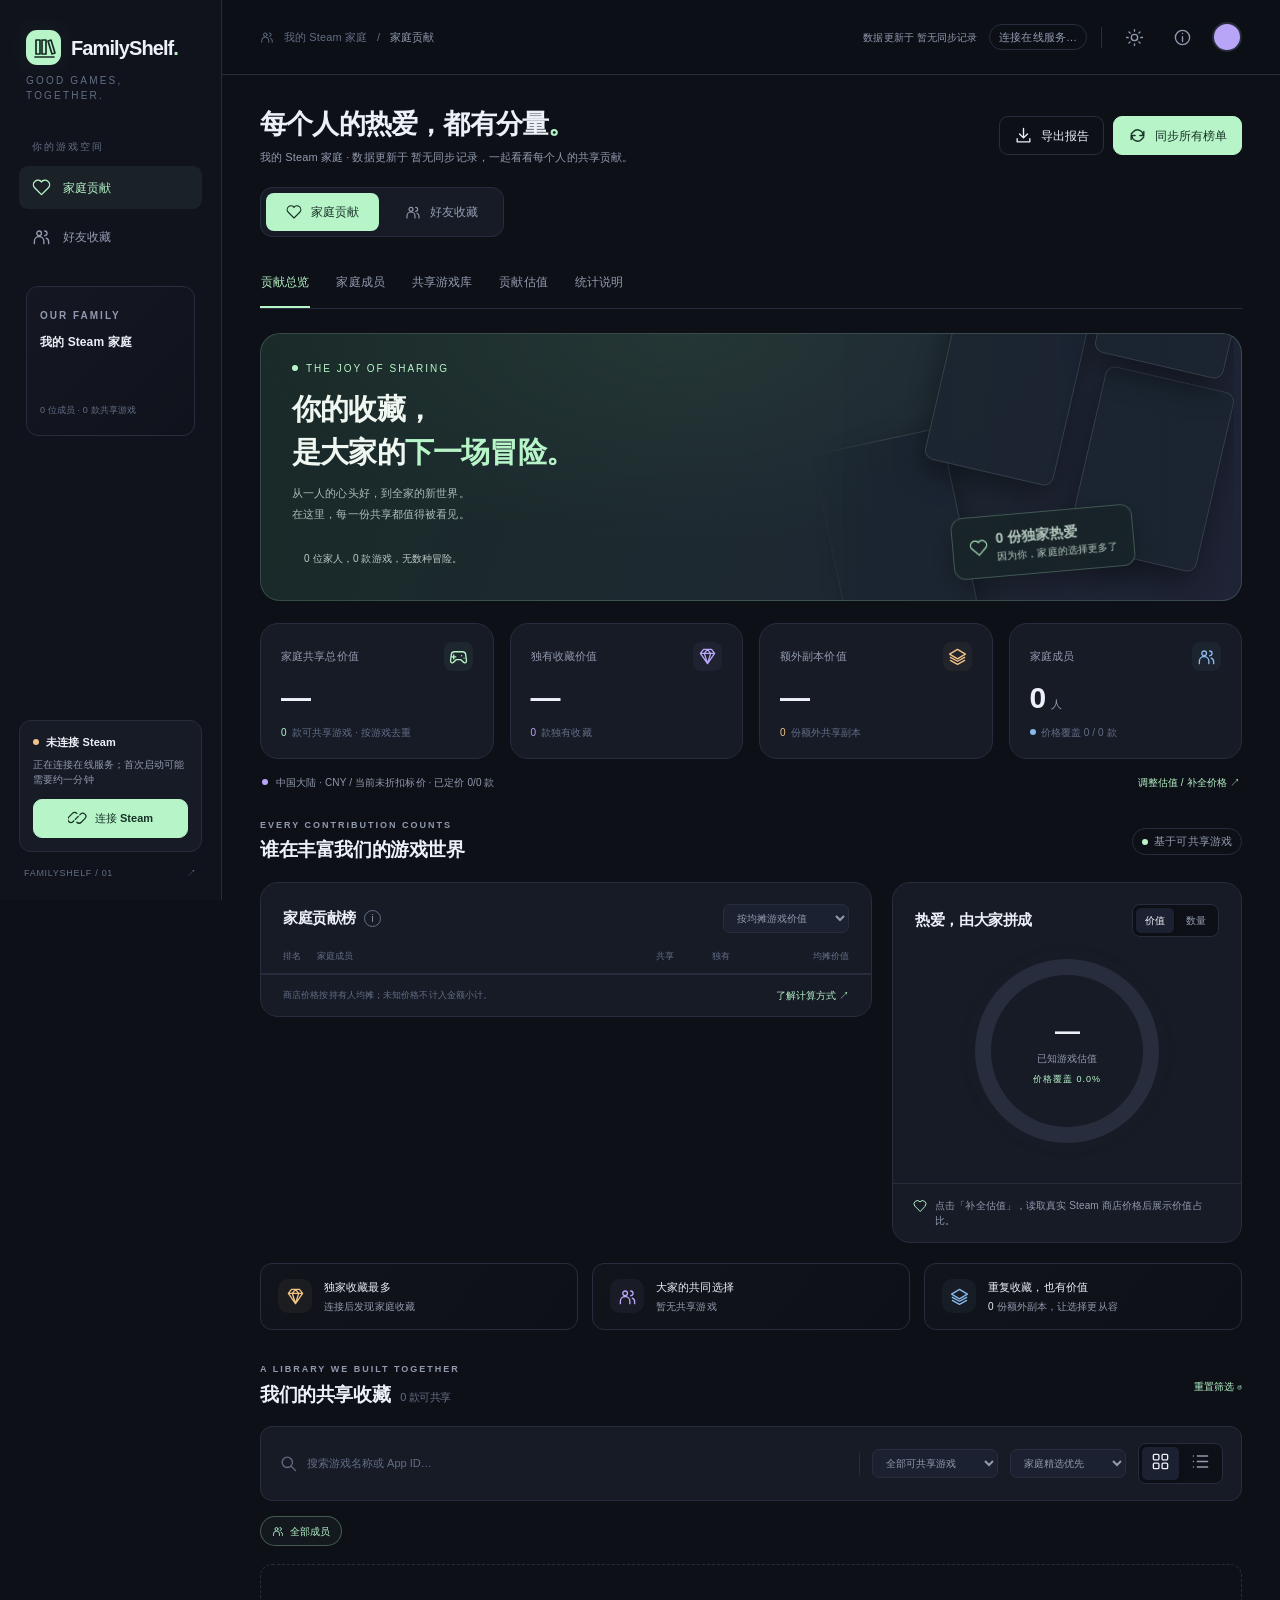
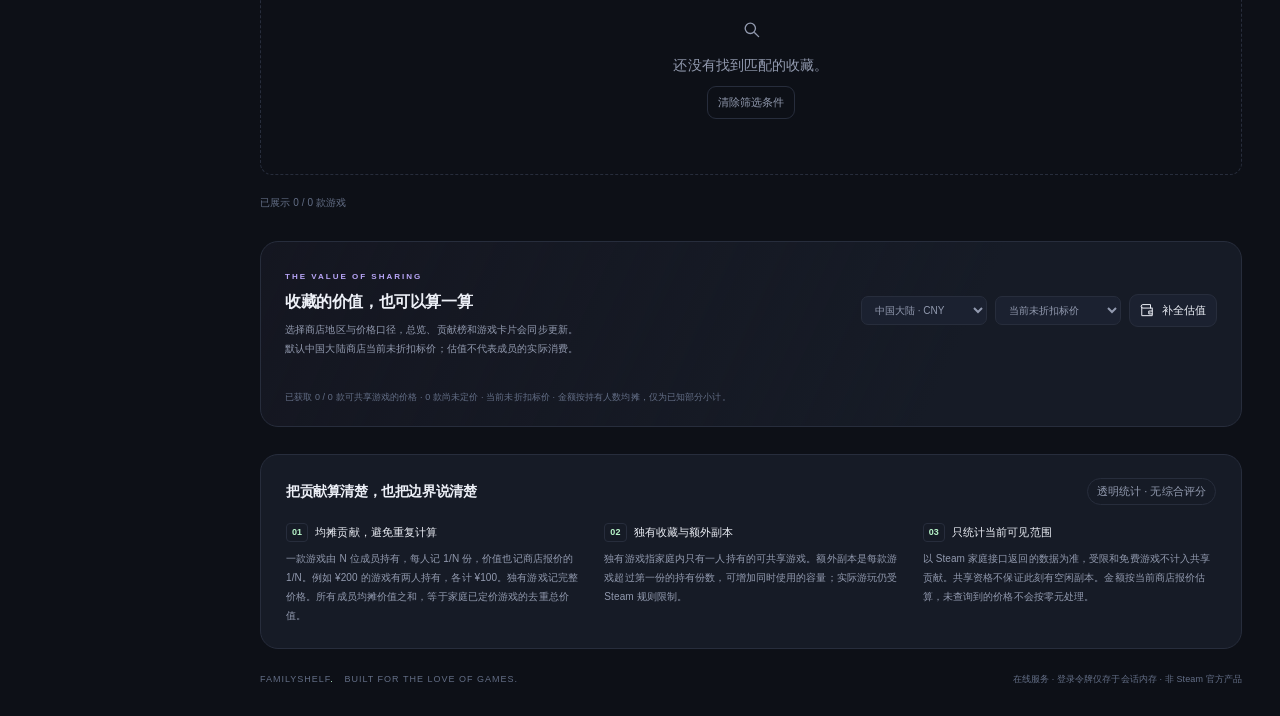
==== commit 4c68fa7a: "Fix backend-managed friend syncing and remove manual SteamDB board" ====
--- a/web/index.html
+++ b/web/index.html
@@ -33,14 +33,7 @@
 @media(prefers-reduced-motion:reduce){.fh-podium-card,.fh-table td{transition:none}}
 
 .fh-valuation{padding:22px 24px;margin:0 0 22px;border:1px solid #b8a5f735;border-radius:16px;background:linear-gradient(125deg,#b8a5f70b,transparent),var(--card)}.fh-valuation-head{display:flex;justify-content:space-between;gap:14px;align-items:center}.fh-valuation h3{font-size:15px;margin:7px 0 0}.fh-price-counts{display:grid;grid-template-columns:repeat(3,minmax(0,1fr));gap:15px;margin:22px 0 16px}.fh-price-counts b{display:block;font-size:24px;font-variant-numeric:tabular-nums;font-weight:550}.fh-price-counts span{display:block;font-size:10px;color:var(--sub);margin-top:5px}.fh-price-counts>div:nth-child(1) b{color:var(--mint)}.fh-price-counts>div:nth-child(2) b{color:var(--purple)}.fh-price-counts>div:nth-child(3) b{color:var(--amber)}.fh-quote-track{height:5px;display:flex;overflow:hidden;border-radius:4px;background:var(--line);gap:2px}.fh-quote-track span{display:block;height:100%}.fh-valuation p,.fh-valuation summary{font-size:10px;color:var(--sub);line-height:1.9}.fh-valuation>p{margin:12px 0}.fh-valuation details{border-top:1px solid var(--line);padding-top:12px}.fh-valuation summary{cursor:pointer;color:var(--purple)}.fh-valuation details p{margin-top:10px}.fh-valuation a{color:var(--mint);text-decoration:underline}.fh-podium-foot{display:block;line-height:1.9;overflow-wrap:anywhere}.fh-price-state{color:var(--amber)!important}@media(max-width:560px){.fh-valuation{padding:18px}.fh-valuation-head{align-items:start;flex-direction:column}.fh-price-counts{gap:8px}.fh-price-counts b{font-size:21px}.fh-stat-grid .stat-value{font-size:clamp(16px,5vw,25px)}.fh-podium-foot{font-size:8px}}
-/* SteamDB snapshots use their own currency and valuation basis. */
-.is-steamdb>.fh-hero,.is-steamdb>#fhStats,.is-steamdb>#fhNotice,.is-steamdb>.fh-footer{display:none}.is-steamdb>.fh-tabs{display:none}.fh-tabs{overflow-x:auto}.fh-tabs button{white-space:nowrap;flex-shrink:0}.db-hero{display:flex;justify-content:space-between;align-items:center;gap:24px;padding:30px 34px;margin-bottom:18px;border:1px solid #e9b87640;border-radius:18px;background:radial-gradient(ellipse at 85% 10%,#efb95f20,transparent 52%),linear-gradient(120deg,var(--card),var(--card2));overflow:hidden}.db-hero .eyebrow{color:var(--amber);font-size:9px;letter-spacing:2.5px}.db-hero h2{font-size:31px;letter-spacing:-1px;margin:12px 0 9px;font-weight:620}.db-hero h2>span{color:var(--amber)}.db-hero p{font-size:11px;line-height:1.9;color:var(--sub)}.db-chips{display:flex;gap:8px;flex-wrap:wrap;margin-top:19px}.db-chips span{font-size:9px;color:var(--amber);border:1px solid #e9b87628;background:#e9b87608;border-radius:5px;padding:4px 9px}.db-hero-mark{display:flex;flex-direction:column;align-items:flex-start;gap:9px;flex:none;border-left:1px solid #e9b87630;padding:6px 42px;color:var(--amber)}.db-hero-mark .icon{width:34px;height:34px;opacity:.8}.db-hero-mark b{font-size:26px;line-height:1.05;letter-spacing:1px;font-weight:550}.db-hero-mark small{font-size:8px;letter-spacing:2px;opacity:.65}.db-source-note{display:flex;align-items:flex-start;gap:11px;padding:15px 17px;border:1px solid var(--line);background:var(--card);border-radius:10px;margin-bottom:18px}.db-source-dot{width:7px;height:7px;border-radius:50%;background:var(--amber);margin-top:5px;flex:none}.db-source-note>div{flex:1}.db-source-note strong{font-size:11px;font-weight:550}.db-source-note p{color:var(--sub);font-size:10px;line-height:1.8;margin-top:5px}.db-source-note>a{white-space:nowrap;font-size:10px}.db-stats .stat{min-height:115px}.db-stats .stat-value{font-size:28px}.db-actions,.db-import-actions{display:flex;gap:9px;flex-wrap:wrap}.db-layout{display:grid;grid-template-columns:minmax(0,1fr) 245px;gap:19px;align-items:start}.db-board{min-width:0}.db-table{min-width:730px}.db-table th:first-child{width:45px;padding-left:20px}.db-table td:first-child{padding-left:20px}.db-table th:nth-child(2){width:26%}.db-table .fh-person .avatar{width:32px;height:32px}.db-table .fh-score{color:var(--amber);font-size:17px}.db-table .db-unknown{color:var(--dim);font-size:11px}.db-table .db-date{font-size:10px;color:var(--sub);white-space:nowrap}.db-row-actions{display:flex;gap:10px;white-space:nowrap;align-items:center}.db-row-actions a,.db-row-actions button{font-size:10px}.db-row-actions a{color:var(--sub)}.db-aside{display:grid;gap:14px}.db-explainer{padding:22px 19px}.db-explainer>.eyebrow{font-size:8px;letter-spacing:1.1px;color:var(--amber)}.db-explainer h3{font-size:16px;margin:10px 0 23px}.db-explainer>div{display:flex;gap:12px;margin-bottom:22px}.db-explainer>div>b{font-size:10px;color:var(--amber);border:1px solid #e9b87630;padding:5px;border-radius:6px;height:25px}.db-explainer strong{font-size:11px;font-weight:550}.db-explainer p{font-size:10px;color:var(--sub);line-height:1.9;margin-top:7px}.db-explainer>a{font-size:10px;width:100%;justify-content:center}.db-storage-note{display:flex;gap:10px;padding:0 5px;color:var(--dim)}.db-storage-note .icon{flex:none;width:15px}.db-storage-note p{font-size:10px;line-height:1.9}.db-form-grid{display:grid;grid-template-columns:1fr 1fr;gap:13px}.db-error{background:#e9767620;color:#f3a3a3;padding:10px 13px;border:1px solid #e9767640;border-radius:7px;font-size:11px;line-height:1.7}.db-preview{background:#b7f5c915;color:var(--mint);padding:12px;border-radius:7px;font-size:11px;line-height:1.7}#dbImportText{font-family:ui-monospace,monospace;font-size:11px;resize:vertical;min-height:145px;line-height:1.7}#dbEntryTitle,#dbImportTitle{margin-top:10px}.db-empty{padding:37px 24px;text-align:center;color:var(--sub);font-size:11px;line-height:1.9}.db-empty strong{display:block;color:var(--text);font-size:16px;margin-bottom:8px}.db-empty .btn{margin-top:15px}.db-price-bar{margin-top:8px;height:3px;max-width:125px;margin-left:auto;border-radius:5px;background:var(--line);overflow:hidden}.db-price-bar>span{display:block;background:var(--amber);height:100%;border-radius:5px}.db-tools .search{min-width:190px}.db-tools{flex-wrap:wrap}
-@media(max-width:1300px){.db-layout{grid-template-columns:minmax(0,1fr)}.db-aside{grid-template-columns:minmax(0,1fr) 245px}.db-explainer>div{display:inline-flex;vertical-align:top;width:31%;padding-right:12px}.db-explainer>a{width:auto}.db-storage-note{padding:15px}.db-stats{grid-template-columns:repeat(2,minmax(0,1fr))}}
-@media(max-width:650px){.db-hero{padding:24px 20px;gap:8px}.db-hero h2{font-size:24px}.db-hero-mark{padding:6px 0 6px 15px}.db-hero-mark b{font-size:17px}.db-hero-mark small{display:none}.db-hero-mark .icon{width:24px;height:24px}.db-hero .eyebrow{font-size:7px;letter-spacing:1px}.db-source-note{flex-wrap:wrap}.db-source-note>a{margin-left:18px}.db-source-note>div{min-width:170px}.db-aside{grid-template-columns:1fr}.db-explainer>div{display:flex;width:100%;padding-right:0}.db-storage-note{padding:0 5px}.db-section-top{align-items:flex-start;flex-direction:column;gap:15px}.db-form-grid{grid-template-columns:1fr;gap:0}.db-stats .stat{padding:16px 13px}.db-stats .stat-value{font-size:23px}.db-stats .stat-bottom{font-size:8px}.db-tools>*{max-width:100%}}
-
-
-@media(max-width:650px){.db-hero-mark{display:none}.db-hero h2{font-size:24px;letter-spacing:-.6px}.db-hero{padding:25px 20px}.workspace-switch{width:100%}.workspace-switch button{flex:1;justify-content:center;padding:10px 8px;font-size:11px}.workspace-switch button svg{flex-shrink:0}.db-source-note strong{line-height:1.8}}
-
+.fh-tabs{overflow-x:auto}.fh-tabs button{white-space:nowrap;flex-shrink:0}.fh-notice.failed{border-color:var(--amber);color:var(--amber)}.fh-notice>span{min-width:0;overflow-wrap:anywhere}.fh-notice-actions{display:flex;flex-wrap:wrap;gap:8px;flex-shrink:0}@media(max-width:650px){.workspace-switch{width:100%}.workspace-switch button{flex:1;justify-content:center;padding:10px 8px;font-size:11px}.workspace-switch button svg{flex-shrink:0}.fh-notice{flex-wrap:wrap}}
 .auth-methods{display:flex;gap:8px;margin:24px 0 20px;padding:5px;border:1px solid var(--line);border-radius:12px;background:var(--bg)}.auth-methods button{flex:1;display:flex;align-items:center;justify-content:center;gap:8px;padding:11px 6px;border-radius:8px;background:transparent;color:var(--sub);font-size:12px}.auth-methods button[aria-selected="true"]{color:var(--mint);background:var(--card2);box-shadow:0 2px 8px #0002}.auth-methods button span{font-size:8px;padding:1px 5px;border-radius:4px;background:var(--mint-deep);color:var(--mint)}.auth-methods .icon{width:16px;height:16px}.token-intro{padding:16px;border:1px solid var(--line);border-radius:12px;background:linear-gradient(120deg,#b8a5f70b,transparent);margin-bottom:21px}.token-intro p{font-size:11px;margin:9px 0!important;line-height:1.8}.token-intro a{font-size:11px}.token-label{display:flex;align-items:center;justify-content:space-between;font-size:12px;margin-bottom:9px}.token-label small{font-family:ui-monospace,monospace;font-size:10px}.token-input-wrap{position:relative;display:flex;align-items:center;border:1px solid var(--line);border-radius:10px;background:var(--bg)}.token-input-wrap:focus-within{border-color:var(--mint)}#steamTokenInput{min-width:0;flex:1;padding:14px 12px;border:0;background:none;color:var(--text);font:12px ui-monospace,monospace;outline:none}#tokenReveal{flex:none;margin-right:7px;padding:6px 9px;border-radius:6px;background:var(--card2);color:var(--sub);font-size:10px}.token-help{font-size:10px!important;line-height:1.85!important;margin:10px 0 0!important;color:var(--sub)}.token-message{padding:11px 13px;border:1px solid #f1c38740;border-radius:8px;color:var(--amber);font-size:11px;margin-top:14px;background:#f1c38708}.token-scope{display:flex;gap:9px;margin-top:19px;padding-top:15px;border-top:1px solid var(--line);color:var(--sub)}.token-scope .icon{width:15px;height:15px;margin-top:3px}.token-scope p{font-size:10px!important;line-height:1.9!important;margin:0!important}#authDialog [hidden]{display:none!important}#cloudQRToken{margin-top:17px;font-size:11px}
 .family-sections{display:flex;gap:25px;overflow-x:auto;border-bottom:1px solid var(--line);margin:0 0 24px}.family-sections a{white-space:nowrap;padding:12px 1px 15px;color:var(--sub);font-size:12px;border-bottom:2px solid transparent}.family-sections a.active{color:var(--mint);border-bottom-color:var(--mint)}
 </style>
@@ -77,7 +70,7 @@
  <nav class="nav" aria-label="主导航">
   <a href="#overview" class="active" data-nav="overview" title="家庭贡献"><svg class="icon"><use href="#i-heart"/></svg><span class="nav-text">家庭贡献</span></a>
   <a href="#friends" data-friends-nav title="好友收藏"><svg class="icon"><use href="#i-users"/></svg><span class="nav-text">好友收藏</span></a>
-  <a href="#steamdb" data-steamdb-nav title="SteamDB价格"><svg class="icon"><use href="#i-wallet"/></svg><span class="nav-text">SteamDB价格</span></a></nav>
+  </nav>
  <section class="family-mini"><span class="eyebrow">OUR FAMILY</span><h3 id="sideFamily">Steam 家庭</h3><div id="sideAvatars" class="avatar-stack"></div><p style="font-size:9px;color:var(--dim);margin-top:13px" id="sideMembers"></p></section>
  <div class="sidebar-bottom"><div class="connection-box"><div class="row"><span class="dot" id="connectionDot" style="color:var(--amber)"></span><strong id="connectionLabel">未连接 Steam</strong></div><p id="connectionHint">连接账号以获取最新家庭数据</p><button class="btn primary" id="sideConnect"><svg class="icon"><use href="#i-link"/></svg><span>连接 Steam</span></button></div><div class="side-foot"><span>FAMILYSHELF / 01</span><a href="https://store.steampowered.com/account/familymanagement" target="_blank" rel="noopener noreferrer" title="Steam 家庭管理">↗</a></div></div>
 </aside>
@@ -85,7 +78,7 @@
  <header class="topbar"><div class="breadcrumb"><svg class="icon" style="width:14px;height:14px"><use href="#i-users"/></svg><span id="crumbFamily">我的家庭</span><span>/</span><span id="crumbPage">贡献总览</span></div><div class="top-actions"><span class="sync-label" id="topSync">等待首次同步</span><span class="pill" id="topStatus"><span class="dot"></span>本次会话数据</span><span class="top-rule"></span><button class="icon-btn" id="themeBtn" title="切换深浅主题" aria-label="切换深浅主题"><svg class="icon"><use href="#i-sun"/></svg></button><button class="icon-btn" id="helpBtn" title="查看统计说明" aria-label="查看统计说明"><svg class="icon"><use href="#i-info"/></svg></button><span id="topAvatar" class="avatar profile-dot"></span></div></header>
  <main id="overview">
   <div class="page-heading row between"><div><h1>每个人的热爱，都有分量<span class="mint">。</span></h1><p id="pageSubtitle">一起看看，谁让这个家庭的游戏世界更丰富。</p></div><div class="heading-actions"><button class="btn ghost" id="exportBtn"><svg class="icon"><use href="#i-download"/></svg>导出报告</button><button class="btn primary" id="refreshBtn"><svg class="icon"><use href="#i-refresh"/></svg><span>刷新家庭库</span></button><div id="exportMenu" class="export-menu" hidden><button data-export="csv">成员贡献表 · CSV</button><button data-export="json">完整家庭快照 · JSON</button></div></div></div>
-  <div class="workspace-switch" aria-label="切换收藏空间"><button class="active" data-space="family"><svg class="icon"><use href="#i-heart"/></svg>家庭贡献</button><button data-space="friends"><svg class="icon"><use href="#i-users"/></svg>好友收藏</button><button data-db-open><svg class="icon"><use href="#i-wallet"/></svg>SteamDB价格</button></div>
+  <div class="workspace-switch" aria-label="切换收藏空间"><button class="active" data-space="family"><svg class="icon"><use href="#i-heart"/></svg>家庭贡献</button><button data-space="friends"><svg class="icon"><use href="#i-users"/></svg>好友收藏</button></div>
   <div class="status-banner" id="statusBanner" hidden><div class="row"><span class="spinner" id="statusSpinner"></span><span id="statusText"></span></div><button class="text-link" id="cancelBtn">取消</button></div>
   <div id="familySpace"><nav class="family-sections" aria-label="家庭贡献功能"><a href="#overview" data-family-section="overview" class="active">贡献总览</a><a href="#members" data-family-section="members">家庭成员</a><a href="#library" data-family-section="library">共享游戏库</a><a href="#valuation" data-family-section="valuation">贡献估值</a><a href="#method" data-family-section="method">统计说明</a></nav>
   <section class="hero" aria-label="家庭游戏库摘要"><div class="hero-copy"><div class="hero-kicker"><span class="dot"></span> THE JOY OF SHARING</div><h2>你的收藏，<br>是大家的<em>下一场冒险。</em></h2><p>从一人的心头好，到全家的新世界。<br>在这里，每一份共享都值得被看见。</p><div class="hero-bottom"><div class="avatar-stack" id="heroAvatars"></div><span id="heroSummary">六个人，一座共同的游戏宇宙</span></div></div><div class="hero-art" aria-hidden="true"><div class="art-tile a"><img src="https://shared.fastly.steamstatic.com/store_item_assets/steam/apps/413150/library_600x900.jpg" alt="" onerror="this.style.visibility='hidden'"></div><div class="art-tile b"><img src="https://shared.fastly.steamstatic.com/store_item_assets/steam/apps/1245620/library_600x900.jpg" alt="" onerror="this.style.visibility='hidden'"></div><div class="art-tile c"><img src="https://shared.fastly.steamstatic.com/store_item_assets/steam/apps/1091500/library_600x900.jpg" alt="" onerror="this.style.visibility='hidden'"></div><div class="art-tile d"><img src="https://shared.fastly.steamstatic.com/store_item_assets/steam/apps/1086940/library_600x900.jpg" alt="" onerror="this.style.visibility='hidden'"></div><div class="art-chip"><svg class="icon"><use href="#i-heart"/></svg><div><strong id="heroUnique">— 份独家热爱</strong><span>因为你，家庭的选择更多了</span></div></div></div></section>
@@ -110,7 +103,7 @@
   <section class="method" id="method"><div class="method-heading"><h2>把贡献算清楚，也把边界说清楚</h2><span class="pill">透明统计 · 无综合评分</span></div><div class="method-grid"><article class="method-item"><h3><span>01</span> 均摊贡献，避免重复计算</h3><p>一款游戏由 N 位成员持有，每人记 1/N 份，价值也记商店报价的 1/N。例如 ¥200 的游戏有两人持有，各计 ¥100。独有游戏记完整价格。所有成员均摊价值之和，等于家庭已定价游戏的去重总价值。</p></article><article class="method-item"><h3><span>02</span> 独有收藏与额外副本</h3><p>独有游戏指家庭内只有一人持有的可共享游戏。额外副本是每款游戏超过第一份的持有份数，可增加同时使用的容量；实际游玩仍受 Steam 规则限制。</p></article><article class="method-item"><h3><span>03</span> 只统计当前可见范围</h3><p>以 Steam 家庭接口返回的数据为准，受限和免费游戏不计入共享贡献。共享资格不保证此刻有空闲副本。金额按当前商店报价估算，未查询到的价格不会按零元处理。</p></article></div></section>
   </div>
 <section id="friendsSpace" hidden>
- <div class="fh-notice" id="fhNotice"><span>好友榜统计可见的个人游戏库，与家庭共享贡献分开计算。</span><button class="btn ghost small" id="fhSettings">连接设置</button></div>
+ <div class="fh-notice" id="fhNotice"><span role="status" aria-live="polite">好友榜统计可见的个人游戏库，与家庭共享贡献分开计算。</span><div class="fh-notice-actions"><button class="btn small" id="fhRetry" hidden>重试同步</button><button class="btn ghost small" id="fhSettings">连接设置</button></div></div>
  <section class="fh-hero"><div><span class="eyebrow" style="color:#c1b0f4">THE COMPANY WE KEEP</span><h2>收藏各有千秋，<br>一起发现<em>下一场同乐。</em></h2><p>从游戏库的分量，到彼此的共同热爱。看看朋友们的收藏，找回那些买下还没打开的世界。</p><div class="fh-hero-actions"><button class="btn primary" id="fhConnect">连接好友数据 <span>↗</span></button><button class="btn ghost" id="fhDemo">体验示例好友榜</button></div></div><div class="fh-orbit" aria-hidden="true"><div class="fh-mini-card"><img src="https://shared.fastly.steamstatic.com/store_item_assets/steam/apps/1091500/library_600x900.jpg" alt="" onerror="this.style.visibility='hidden'"><b>各有所爱</b><small>YOUR COLLECTION</small></div><div class="fh-mini-card"><img src="https://shared.fastly.steamstatic.com/store_item_assets/steam/apps/1245620/library_600x900.jpg" alt="" onerror="this.style.visibility='hidden'"><b>一起冒险</b><small>BETTER TOGETHER</small></div><div class="fh-mini-card"><img src="https://shared.fastly.steamstatic.com/store_item_assets/steam/apps/413150/library_600x900.jpg" alt="" onerror="this.style.visibility='hidden'"><b>发现同好</b><small>SHARED PASSIONS</small></div></div></section>
  <div class="fh-progress" id="fhProgress" hidden><div class="row between"><span id="fhProgressText"></span><button class="text-link" id="fhCancel">取消同步</button></div><div class="bar-track"><span id="fhProgressBar" style="background:var(--purple)"></span></div></div>
  <section class="stats fh-stat-grid" id="fhStats" aria-label="好友收藏摘要"></section>
@@ -123,26 +116,17 @@
  <p class="fh-explain">榜单按当前商店报价估算，不等于购买花费或可交易资产。未取得价格的游戏不会记为 ¥0；隐私限制、同步失败和旧快照均单独标记。未游玩数量以 Steam 返回的累计时长为 0 判断。</p></div>
  <div id="fhTabCompare" role="tabpanel" hidden><div class="section-top"><div><span class="eyebrow">FIND YOUR COMMON GROUND</span><h2>两座游戏宇宙，一次相遇</h2></div><button class="text-link" id="fhSwap">交换双方 ⇄</button></div><article class="panel"><div class="fh-compare-head"><div class="fh-compare-person"><div id="fhAvatarA"></div><select id="fhCompareA" aria-label="对比成员 A"></select></div><div class="fh-vs">×</div><div class="fh-compare-person"><div id="fhAvatarB"></div><select id="fhCompareB" aria-label="对比成员 B"></select></div></div><div class="fh-compare-metrics" id="fhCompareMetrics"></div><div id="fhCompareBody"></div></article><div class="fh-section-gap"><div class="section-top"><h3>从共同收藏开始</h3><span id="fhCompareCount" class="muted" style="font-size:10px"></span></div><div class="fh-chipline" id="fhCompareModes"><button class="chip active" data-compare-mode="common">双方都有</button><button class="chip" data-compare-mode="a">仅 A 拥有</button><button class="chip" data-compare-mode="b">仅 B 拥有</button></div><div class="game-grid fh-game-grid" id="fhCompareGames"></div><button class="btn ghost small fh-section-gap" id="fhCompareMore" hidden>查看更多游戏</button></div></div>
  <div id="fhTabDiscover" role="tabpanel" hidden><div class="section-top"><div><span class="eyebrow">YOUR NEXT GREAT GAME</span><h2>在朋友的收藏里，发现新世界</h2></div><span class="pill" id="fhWatchCount">本次心愿单 0</span></div><div class="fh-tools"><label class="search"><svg class="icon"><use href="#i-search"/></svg><input id="fhGameSearch" type="search" placeholder="搜索游戏名 / App ID" aria-label="搜索好友游戏"></label><select id="fhDiscoverMode" aria-label="游戏发现模式"><option value="popular">好友人气收藏</option><option value="missing">好友有，我没有</option><option value="unplayed">我的未开封收藏</option><option value="expensive">高价值游戏</option><option value="watched">本次心愿单</option></select><select id="fhGameSort" aria-label="发现游戏排序"><option value="owners">按持有人数</option><option value="price">按已知价格</option><option value="hours">按好友总时长</option><option value="name">按名称</option></select></div><div class="fh-legend" id="fhDiscoverNote"></div><div class="game-grid fh-game-grid" id="fhDiscoverGames"></div><div class="library-bottom"><span id="fhDiscoverCount"></span><button class="btn small ghost" id="fhDiscoverMore">再发现 12 款 →</button></div></div>
- <div id="fhTabManage" role="tabpanel" hidden><div class="section-top"><div><span class="eyebrow">YOUR CIRCLE, YOUR DATA</span><h2>管理好友与估值</h2></div><button class="btn ghost small" id="fhSnapshot">导出好友快照 ↓</button></div><div class="fh-manage-grid"><article class="panel fh-box"><h3>01 · 获取好友与游戏库</h3><p>登录 Steam 后自动读取已有 API Key 并加载好友。家庭库登录完成后也会自动尝试连接；好友默认全选，自动分批同步游戏库、补全价格，并按游戏库价值排名。也可以取消部分选择后手动刷新。</p><div class="fh-tools"><button class="btn primary" id="fhManageConnect">自动连接 / 管理认证</button><button class="btn ghost" id="fhReload">刷新好友列表</button></div><label class="fh-field">手动添加 SteamID64（最多 10 个，空格或逗号分隔）<input class="fh-input" id="fhManualIds" placeholder="7656119…"></label><button class="btn small" id="fhAdd">添加并同步</button><p id="fhConnectionNote"></p><button class="text-link" id="fhDisconnect">清除内存中的 API Key</button></article><article class="panel fh-box"><h3>02 · 给每一份收藏标上价值</h3><p>游戏库同步完成后自动补齐商店价格，榜单随估值实时更新。也可以重新补全所选好友的价格。地区与口径也会同步影响家庭榜。</p><div class="fh-tools"><select id="fhRegion" aria-label="好友估值地区"><option value="cn">中国大陆 · CNY</option><option value="us">美国 · USD</option><option value="hk">中国香港 · HKD</option></select><select id="fhBasis" aria-label="好友估值口径"><option value="initial">当前未折扣标价</option><option value="final">当前实际售价</option></select></div><div class="fh-tools"><button class="btn primary" id="fhPrices">补全所选好友估值</button><button class="btn ghost" id="fhPriceCancel">暂停价格查询</button></div><p id="fhPriceStatus">尚无价格查询任务。</p><p>价格按游戏去重查询并缓存。下架、免费或报价缺失的条目保留为“未知”，不会擅自认定为零元。</p></article></div><article class="panel fh-box fh-section-gap"><h3>数据说明与隐私</h3><p>Steam 好友列表和游戏详情受资料隐私设置影响；通过本工具的官方窗口登录后，已有 API Key 会自动读取。个人库包含接口可见的自有游戏，不代表它们都能用于家庭共享。好友榜不自动识别家庭关系。</p><div class="fh-split"><div class="fh-note">API Key 只用于本次云端会话发起官方请求，不写入数据文件、浏览器存储或导出文件。刷新网页需重新连接；好友昵称、游戏列表和同步时间仅保存在本次会话内存。</div><div class="fh-note">本次同步数据可以查看、对比和导出，但同步失败的成员不会参与实时排名。示例模式为独立虚构数据；本次心愿单与关注标记只保存于当前浏览器，不会修改 Steam 账号。</div></div></article></div>
- <div id="fhTabSteamdb" role="tabpanel" hidden>
-  <section class="db-hero"><div><span class="eyebrow">A DIFFERENT VIEW OF VALUE</span><h2>SteamDB价格榜单<span>。</span></h2><p>换一个价格坐标，看看收藏的分量。<br>按 SteamDB 计算器展示的估值独立排名。</p><div class="db-chips"><span>历史最低价估值</span><span>同币种比较</span><span>非实际消费</span></div></div><div class="db-hero-mark" aria-hidden="true"><svg class="icon"><use href="#i-layers"/></svg><b>LOWEST<br>RECORDED</b><small>STEAMDB PRICE BOARD</small></div></section>
-  <div class="db-source-note"><span class="db-source-dot"></span><div><strong>成员自动同步 · 价格录入 / 导入</strong><p>共用本次登录的家庭与好友名单，无需另行登录。SteamDB 计算器限制服务器自动读取，金额需查看后录入或导入；已有记录自动排名，缺失金额不参与排名。</p></div><a href="https://steamdb.info/faq/#how-does-calculator-calculate-the-account-value" target="_blank" rel="noopener noreferrer" class="text-link">估值说明 ↗</a></div>
-  <section class="stats db-stats" id="dbStats" aria-label="SteamDB 榜单摘要"></section>
-  <div class="section-top db-section-top"><div><span class="eyebrow">LOWEST PRICES, INDEPENDENT RANKING</span><h2>收藏价格档案</h2><p class="section-sub">与商店原价榜独立计算 · 仅按已录入金额排名</p></div><div class="db-actions"><button class="btn ghost small" id="dbImport">批量导入</button><button class="btn primary small" id="dbAdd">录入 SteamDB 价格 +</button></div></div>
-  <div class="fh-tools db-tools"><label class="search"><svg class="icon"><use href="#i-search"/></svg><input id="dbSearch" type="search" placeholder="搜索昵称 / SteamID" aria-label="搜索 SteamDB 榜单"></label><select id="dbScope" aria-label="SteamDB 榜单成员范围"><option value="all">好友 + 家庭成员</option><option value="friends">仅好友与自己</option><option value="family">仅家庭成员</option></select><select id="dbCurrency" aria-label="SteamDB 榜单币种"><option value="CNY">中国大陆 · CNY</option><option value="USD">美国 · USD</option><option value="HKD">中国香港 · HKD</option></select><select id="dbMetric" aria-label="SteamDB 榜单排名口径"><option value="lowest">历史最低价估值</option><option value="current">今日价格估值</option></select><button class="chip" id="dbOnlyRecorded" aria-pressed="false">全部成员</button></div>
-  <div class="db-layout"><article class="panel db-board"><div class="fh-board-heading"><div><svg class="icon"><use href="#i-list"/></svg><section><h3>SteamDB价格榜单</h3><p id="dbRankingNote"></p></section></div><div class="db-actions"><button class="text-link" id="dbExport">导出 CSV ↓</button><button class="text-link" id="dbExportJSON">全部档案 ↓</button></div></div><div class="fh-table-wrap"><table class="fh-table db-table"><thead><tr><th>#</th><th>收藏家</th><th class="num" id="dbPriceHead">历史最低价估值</th><th class="num" id="dbOtherHead">今日价格估值</th><th>记录日期</th><th>查询 / 录入</th></tr></thead><tbody id="dbRows"></tbody></table></div><div class="fh-pagination"><span id="dbSummary"></span><div class="row gap"><button class="btn small ghost" id="dbPrev" aria-label="SteamDB 上一页">←</button><span id="dbPage"></span><button class="btn small ghost" id="dbNext" aria-label="SteamDB 下一页">→</button></div></div></article><aside class="db-aside"><article class="panel db-explainer"><span class="eyebrow">HOW TO READ THE BOARD</span><h3>两个价格，一份收藏</h3><div><b>01</b><section><strong>历史最低价估值</strong><p>SteamDB 记录的各款已拥有游戏最低价格之和，是本榜默认排名依据。</p></section></div><div><b>02</b><section><strong>今日价格估值</strong><p>可选录入计算器的今日价格总额，切换口径后独立排序。</p></section></div><div><b>03</b><section><strong>按同一币种排名</strong><p>CNY、USD、HKD 各自比较，不用即时汇率混排。不同日期的记录仍可能有差异。</p></section></div><a href="https://steamdb.info/calculator/" target="_blank" rel="noopener noreferrer" class="btn ghost">打开 SteamDB 计算器 ↗</a></article><article class="db-storage-note"><svg class="icon"><use href="#i-info"/></svg><p>记录仅保留在本次页面内；刷新前可导出榜单，之后重新导入。不会读取购买账单，也无需提供登录令牌。</p></article></aside></div>
- </div>
-
+ <div id="fhTabManage" role="tabpanel" hidden><div class="section-top"><div><span class="eyebrow">YOUR CIRCLE, YOUR DATA</span><h2>管理好友与估值</h2></div><button class="btn ghost small" id="fhSnapshot">导出好友快照 ↓</button></div><div class="fh-manage-grid"><article class="panel fh-box"><h3>01 · 获取好友与游戏库</h3><p>登录 Steam 后复用本次认证并加载好友；扫码会尝试读取已有 API Key。家庭库登录完成后也会自动尝试连接；好友默认全选，自动分批同步游戏库、补全价格，并按游戏库价值排名。也可以取消部分选择后手动刷新。</p><div class="fh-tools"><button class="btn primary" id="fhManageConnect">自动连接 / 管理认证</button><button class="btn ghost" id="fhReload">刷新好友列表</button></div><label class="fh-field">手动添加 SteamID64（最多 10 个，空格或逗号分隔）<input class="fh-input" id="fhManualIds" placeholder="7656119…"></label><button class="btn small" id="fhAdd">添加并同步</button><p id="fhConnectionNote"></p><button class="text-link" id="fhDisconnect">清除内存中的 API Key</button></article><article class="panel fh-box"><h3>02 · 给每一份收藏标上价值</h3><p>游戏库同步完成后自动补齐商店价格，榜单随估值实时更新。也可以重新补全所选好友的价格。地区与口径也会同步影响家庭榜。</p><div class="fh-tools"><select id="fhRegion" aria-label="好友估值地区"><option value="cn">中国大陆 · CNY</option><option value="us">美国 · USD</option><option value="hk">中国香港 · HKD</option></select><select id="fhBasis" aria-label="好友估值口径"><option value="initial">当前未折扣标价</option><option value="final">当前实际售价</option></select></div><div class="fh-tools"><button class="btn primary" id="fhPrices">补全所选好友估值</button><button class="btn ghost" id="fhPriceCancel">暂停价格查询</button></div><p id="fhPriceStatus">尚无价格查询任务。</p><p>价格按游戏去重查询并缓存。下架、免费或报价缺失的条目保留为“未知”，不会擅自认定为零元。</p></article></div><article class="panel fh-box fh-section-gap"><h3>数据说明与隐私</h3><p>Steam 好友列表和游戏详情受资料隐私设置影响；通过本工具的官方窗口登录后，已有 API Key 会自动读取。个人库包含接口可见的自有游戏，不代表它们都能用于家庭共享。好友榜不自动识别家庭关系。</p><div class="fh-split"><div class="fh-note">API Key 只用于本次云端会话发起官方请求，不写入数据文件、浏览器存储或导出文件。刷新网页需重新连接；好友昵称、游戏列表和同步时间仅保存在本次会话内存。</div><div class="fh-note">本次同步数据可以查看、对比和导出，但同步失败的成员不会参与实时排名。示例模式为独立虚构数据；本次心愿单与关注标记只保存于当前浏览器，不会修改 Steam 账号。</div></div></article></div>
  <div class="fh-footer">估值地区 <b id="fhRegionLabel"></b> · <span id="fhBasisLabel"></span> · 默认全选好友 · 自动同步游戏库与估值 · 按游戏库价值排名。<br>价值是一种收藏维度，和每个人一起玩的快乐同样值得被看见。</div>
 </section>
 
   <footer class="footer"><span>FAMILYSHELF<span class="mint">.</span> &nbsp; BUILT FOR THE LOVE OF GAMES.</span><span>在线服务 · 登录令牌仅存于会话内存 · 非 Steam 官方产品</span></footer>
  </main>
 </div>
-<dialog id="dbEntryDialog" aria-labelledby="dbEntryTitle"><button class="icon-btn modal-close" data-close aria-label="关闭"><svg class="icon"><use href="#i-close"/></svg></button><form id="dbEntryForm" class="modal-inner"><span class="eyebrow amber">STEAMDB PRICE RECORD</span><h2 id="dbEntryTitle">录入 SteamDB 价格</h2><p>把个人计算器中展示的总额记在这里。金额为账号估值，不是实际付款金额。</p><label class="fh-field">收藏家<select class="fh-input" id="dbPerson" required></select></label><div class="db-form-grid"><label class="fh-field">币种 / 地区<select class="fh-input" id="dbEntryCurrency"><option value="CNY">CNY · 中国大陆</option><option value="USD">USD · 美国</option><option value="HKD">HKD · 中国香港</option></select></label><label class="fh-field">查询日期<input class="fh-input" type="date" id="dbDate" required></label></div><div class="db-form-grid"><label class="fh-field">历史最低价估值<input class="fh-input" type="number" id="dbLowest" min="0" max="1000000000" step="0.01" placeholder="例如 12345.67" required><small>必填 · 直接填写计算器总额</small></label><label class="fh-field">今日价格估值（可选）<input class="fh-input" type="number" id="dbCurrent" min="0" max="1000000000" step="0.01" placeholder="留空表示未知"><small>未录入不按零元处理</small></label></div><a id="dbEntrySource" class="text-link" href="https://steamdb.info/calculator/" target="_blank" rel="noopener noreferrer">查询此人的 SteamDB 价格 ↗</a><p class="db-error" id="dbEntryError" role="alert" hidden></p><div class="modal-actions"><button type="button" class="text-link" id="dbRemove" hidden>移除此币种记录</button><button type="button" class="btn ghost" data-close>取消</button><button type="submit" class="btn primary">保存并排名</button></div></form></dialog>
-<dialog id="dbImportDialog" aria-labelledby="dbImportTitle"><button class="icon-btn modal-close" data-close aria-label="关闭"><svg class="icon"><use href="#i-close"/></svg></button><div class="modal-inner"><span class="eyebrow amber">BRING YOUR PRICE RECORDS</span><h2 id="dbImportTitle">批量导入 SteamDB 价格</h2><p>导入 CSV 或本榜导出的 JSON。SteamID 必须属于当前真实好友 / 家庭成员；金额使用元为单位，同一人同一币种会更新已有记录。</p><div class="db-import-actions"><label class="btn ghost small" for="dbImportFile">选择文件 ↑</label><input id="dbImportFile" type="file" accept=".csv,.json,text/csv,application/json" hidden><button class="btn ghost small" id="dbTemplate">下载空白 CSV 模板 ↓</button></div><label class="fh-field">粘贴 CSV / JSON<textarea class="fh-input" id="dbImportText" rows="8" spellcheck="false" placeholder="steamid,currency,lowest,current,observed_at&#10;填写当前成员 SteamID,CNY,12345.67,23456.78,2026-10-28"></textarea><small>CSV 表头：steamid,currency,lowest,current,observed_at。current 可留空；日期为 YYYY-MM-DD。</small></label><p class="db-error" id="dbImportError" role="alert" hidden></p><p id="dbImportPreview" class="db-preview" role="status" hidden></p><p class="modal-note">只导入你填写的记录，不会把 Steam 商店现价或空白字段替换成 SteamDB 史低价。示例模式不能导入真实记录。</p><div class="modal-actions"><button class="btn ghost" data-close>取消</button><button class="btn ghost" id="dbValidate">检查数据</button><button class="btn primary" id="dbCommit">导入并排名</button></div></div></dialog>
-
-<dialog id="authDialog" aria-labelledby="authTitle"><button class="icon-btn modal-close" data-close aria-label="关闭"><svg class="icon"><use href="#i-close"/></svg></button><div class="modal-inner"><div class="modal-symbol"><svg class="icon"><use href="#i-link"/></svg></div><span class="eyebrow" style="font-size:9px;color:var(--mint)">CONNECT YOUR COLLECTION</span><h2 id="authTitle" style="margin-top:7px">连接 Steam，让热爱归档。</h2><p>选择适合你的登录方式，一次登录，同步家庭贡献与好友收藏，并准备 SteamDB 榜单成员。</p><div class="auth-methods" role="tablist" aria-label="Steam 登录方式"><button id="authQRTab" role="tab" aria-selected="true" aria-controls="authQRPanel" tabindex="0"><svg class="icon"><use href="#i-grid"/></svg>扫码登录<span>推荐</span></button><button id="authTokenTab" role="tab" aria-selected="false" aria-controls="authTokenPanel" tabindex="-1"><svg class="icon"><use href="#i-link"/></svg>令牌登录</button></div><div id="authQRPanel" role="tabpanel" aria-labelledby="authQRTab"><div class="login-steps"><div class="login-step"><span class="step-number">01</span><div><strong>获取 Steam 官方登录二维码</strong><p>用 Steam 手机应用扫码，并核对登录地点后确认。</p></div></div><div class="login-step"><span class="step-number">02</span><div><strong>自动准备所有榜单</strong><p>同步家庭库、全选好友游戏库并补全估值；切换榜单无需再次登录。</p></div></div></div><div class="modal-actions"><button class="btn ghost" data-close>先看收藏</button><button class="btn primary" id="loginBtn"><svg class="icon"><use href="#i-ext"/></svg><span>前往 Steam 登录</span></button></div></div><div id="authTokenPanel" role="tabpanel" aria-labelledby="authTokenTab" hidden><form id="tokenLoginForm" autocomplete="off"><div class="token-intro"><span class="tag purple-tag">已有网页登录？</span><p>从 Steam 官方页面获取令牌，粘贴后共享本次认证，同步家庭与好友榜单。</p><a class="text-link" target="_blank" rel="noopener noreferrer" href="https://store.steampowered.com/pointssummary/ajaxgetasyncconfig">打开 Steam 官方令牌页面 ↗</a></div><label class="token-label" for="steamTokenInput">Steam 登录令牌 <small>webapi_token</small></label><div class="token-input-wrap"><input id="steamTokenInput" type="password" autocomplete="off" spellcheck="false" autocapitalize="off" maxlength="12000" placeholder="粘贴完整的 eyJ… 令牌" aria-describedby="tokenHelp tokenLoginMessage" required><button type="button" id="tokenReveal" aria-label="显示令牌" aria-pressed="false">显示</button></div><p id="tokenHelp" class="token-help">先在 Steam 商店网页登录，再复制页面中的 webapi_token 值；也可直接粘贴完整 JSON。此处不是 32 位 API Key。</p><div id="tokenLoginMessage" class="token-message" role="status" hidden></div><div class="modal-actions"><button class="btn ghost" type="button" data-close>稍后连接</button><button class="btn primary" id="tokenLoginBtn" type="submit"><svg class="icon"><use href="#i-arrow"/></svg><span>使用令牌同步</span></button></div><div class="token-scope"><svg class="icon"><use href="#i-info"/></svg><p>本次认证供家庭与好友榜单共用。若 Steam 拒绝好友接口权限，可补充 API Key，无需再登录。SteamDB 金额需录入或导入。</p></div></form></div><div class="modal-status" id="authStatus" hidden></div><div class="modal-note" id="authNote">令牌仅在本次会话内存中使用。</div><button class="text-link" id="disconnectBtn" style="margin-top:17px" hidden>断开当前 Steam 连接</button></div></dialog>
+
+
+
+<dialog id="authDialog" aria-labelledby="authTitle"><button class="icon-btn modal-close" data-close aria-label="关闭"><svg class="icon"><use href="#i-close"/></svg></button><div class="modal-inner"><div class="modal-symbol"><svg class="icon"><use href="#i-link"/></svg></div><span class="eyebrow" style="font-size:9px;color:var(--mint)">CONNECT YOUR COLLECTION</span><h2 id="authTitle" style="margin-top:7px">连接 Steam，让热爱归档。</h2><p>选择适合你的登录方式，一次登录，同步家庭贡献与好友收藏。</p><div class="auth-methods" role="tablist" aria-label="Steam 登录方式"><button id="authQRTab" role="tab" aria-selected="true" aria-controls="authQRPanel" tabindex="0"><svg class="icon"><use href="#i-grid"/></svg>扫码登录<span>推荐</span></button><button id="authTokenTab" role="tab" aria-selected="false" aria-controls="authTokenPanel" tabindex="-1"><svg class="icon"><use href="#i-link"/></svg>令牌登录</button></div><div id="authQRPanel" role="tabpanel" aria-labelledby="authQRTab"><div class="login-steps"><div class="login-step"><span class="step-number">01</span><div><strong>获取 Steam 官方登录二维码</strong><p>用 Steam 手机应用扫码，并核对登录地点后确认。</p></div></div><div class="login-step"><span class="step-number">02</span><div><strong>自动准备所有榜单</strong><p>同步家庭库、全选好友游戏库并补全估值；切换榜单无需再次登录。</p></div></div></div><div class="modal-actions"><button class="btn ghost" data-close>先看收藏</button><button class="btn primary" id="loginBtn"><svg class="icon"><use href="#i-ext"/></svg><span>前往 Steam 登录</span></button></div></div><div id="authTokenPanel" role="tabpanel" aria-labelledby="authTokenTab" hidden><form id="tokenLoginForm" autocomplete="off"><div class="token-intro"><span class="tag purple-tag">已有网页登录？</span><p>从 Steam 官方页面获取令牌，粘贴后共享本次认证，同步家庭与好友榜单。</p><a class="text-link" target="_blank" rel="noopener noreferrer" href="https://store.steampowered.com/pointssummary/ajaxgetasyncconfig">打开 Steam 官方令牌页面 ↗</a></div><label class="token-label" for="steamTokenInput">Steam 登录令牌 <small>webapi_token</small></label><div class="token-input-wrap"><input id="steamTokenInput" type="password" autocomplete="off" spellcheck="false" autocapitalize="off" maxlength="12000" placeholder="粘贴完整的 eyJ… 令牌" aria-describedby="tokenHelp tokenLoginMessage" required><button type="button" id="tokenReveal" aria-label="显示令牌" aria-pressed="false">显示</button></div><p id="tokenHelp" class="token-help">先在 Steam 商店网页登录，再复制页面中的 webapi_token 值；也可直接粘贴完整 JSON。此处不是 32 位 API Key。</p><div id="tokenLoginMessage" class="token-message" role="status" hidden></div><div class="modal-actions"><button class="btn ghost" type="button" data-close>稍后连接</button><button class="btn primary" id="tokenLoginBtn" type="submit"><svg class="icon"><use href="#i-arrow"/></svg><span>使用令牌同步</span></button></div><div class="token-scope"><svg class="icon"><use href="#i-info"/></svg><p>本次认证供家庭与好友榜单共用。若 Steam 拒绝好友接口权限，可补充 API Key，无需再登录。</p></div></form></div><div class="modal-status" id="authStatus" hidden></div><div class="modal-note" id="authNote">令牌仅在本次会话内存中使用。</div><button class="text-link" id="disconnectBtn" style="margin-top:17px" hidden>断开当前 Steam 连接</button></div></dialog>
 <dialog id="detailDialog" aria-label="游戏详情"><button class="icon-btn modal-close" data-close aria-label="关闭"><svg class="icon"><use href="#i-close"/></svg></button><div id="detailBody"></div></dialog>
 <dialog id="memberDialog" aria-label="成员贡献详情"><button class="icon-btn modal-close" data-close aria-label="关闭"><svg class="icon"><use href="#i-close"/></svg></button><div id="memberBody" class="modal-inner"></div></dialog>
 <dialog id="fhSetupDialog" aria-labelledby="fhSetupTitle"><button class="icon-btn modal-close" data-close aria-label="关闭"><svg class="icon"><use href="#i-close"/></svg></button><div class="modal-inner"><div class="modal-symbol" style="color:var(--purple);background:#b8a5f715"><svg class="icon"><use href="#i-users"/></svg></div><span class="eyebrow purple">CONNECT YOUR CIRCLE</span><h2 id="fhSetupTitle" style="margin-top:9px">让好友的收藏，连成一片。</h2><p>家庭与好友共用一次 Steam 登录。本次令牌会直接复用；如接口权限不足，可在下方补充 API Key。</p><div class="login-steps"><div class="login-step"><span class="step-number">01</span><div><strong>登录或复用 Steam 会话</strong><p>尚未连接时使用统一登录入口；已连接时直接复用，无需再次扫码。</p></div></div><div class="login-step"><span class="step-number">02</span><div><strong>自动连接好友收藏</strong><p>读取全部好友并自动同步和估值；Steam 拒绝接口权限时，可补充 API Key。</p></div></div></div><div class="modal-status" id="fhAutoStatus" role="status" aria-live="polite"></div><div class="modal-actions"><button class="btn ghost" data-close>稍后再说</button><button class="btn ghost" id="fhAutoCancel" hidden>取消连接</button><button class="btn ghost" id="fhAutoRetry" hidden>重新打开 / 重试 ↗</button><button class="btn primary" id="fhAutoLogin">Steam 登录并自动连接 ↗</button></div><details id="fhManualAuth" style="margin-top:24px;border-top:1px solid var(--line);padding-top:16px"><summary class="text-link" style="cursor:pointer">已有 Key？手动连接 / 更换 API Key</summary><label class="fh-field">你的 SteamID64 / 数字个人主页地址<input id="fhSteamId" class="fh-input" autocomplete="off" placeholder="7656119… 或 https://steamcommunity.com/profiles/…"></label><label class="fh-field">Steam Web API Key<input id="fhKey" type="password" class="fh-input" autocomplete="off" spellcheck="false" placeholder="32 位 API Key"><small id="fhSetupHint"></small></label><p class="fh-note">也可从 <a href="https://steamcommunity.com/dev/apikey" target="_blank" rel="noopener noreferrer">Steam 官方 API Key 页面 ↗</a> 手动获取。好友列表私密时，可在“好友与数据”中添加 SteamID。</p><div class="modal-actions"><button class="btn" id="fhSubmit">使用手动信息连接</button></div></details><p class="modal-note">令牌、Key 与登录会话仅保留在本次服务内存中，不写入钥匙串、快照或浏览器存储；关闭服务后需要重新登录。好友列表加载后默认全选，自动同步游戏库并生成价值榜单。</p></div></dialog>
@@ -393,9 +377,9 @@
  $('#fhSelectVisible').checked=!!list.length&&list.every(p=>chosen.has(p.steamid));$('#fhSelectVisible').indeterminate=list.some(p=>chosen.has(p.steamid))&&!$('#fhSelectVisible').checked;
  renderSelection();renderAside();
 }
-// Selection and sync coordination stay in memory; tabs share only a Web Lock.
-let selectionAccount='',selectionKnown=new Set(),automaticAttempts=new Set(),autoPaused=false;
-const flow={running:false,requesting:false,cancelled:false,phase:'idle',message:'',completed:0,total:0};
+// Selection stays in this page; list, libraries and pricing run on the backend.
+let selectionAccount='',selectionKnown=new Set();
+const flow={running:false,requesting:false,message:''};
 function defaultSelection(){
  const ps=source().data.people||[],account=demo?'demo':live.data.account_id,ids=new Set(ps.map(p=>p.steamid));
  if(selectionAccount!==account){selectionAccount=account;selectionKnown=new Set();chosen=new Set()}
@@ -403,80 +387,18 @@
  for(const id of ids)if(!selectionKnown.has(id))chosen.add(id);
  selectionKnown=ids;
 }
-function flowStatus(message){flow.message=message;renderMeta();renderSelection();workspaceMeta()}
-function ensureFlow(account){if(flow.cancelled)throw Error('已停止自动同步，保留已完成的数据。');if(!backend)throw Error('在线服务连接中断，请恢复连接后重试。');if(!live.auth_configured||live.data.account_id!==account)throw Error('Steam 连接已变更，请重新同步。')}
-const pauseFlow=()=>new Promise(resolve=>setTimeout(resolve,1200));
-async function waitForIdle(kind,account,checkResult=true){
- do{ensureFlow(account);if(!(kind==='sync'?live.job?.running:priceJob.running))break;await pauseFlow();await poll()}while(true);
- ensureFlow(account);
- const message=kind==='sync'?live.job?.message:priceJob.message;
- if(checkResult&&/取消|限流|限制请求|暂停|失败|未完成/.test(message||''))throw Error(message);
-}
-async function priceBatches(ids,account,pricingRegion){
- flow.phase='prices';flow.completed=0;flow.total=ids.length;
- for(let offset=0;offset<ids.length;offset+=100){
-  ensureFlow(account);
-  while(priceJob.running){await pauseFlow();await poll();ensureFlow(account)}
-  const batch=ids.slice(offset,offset+100).filter(id=>live.data.people.some(p=>p.steamid===id&&['ok','stale'].includes(p.status)&&p.games?.length));
-  flowStatus(`正在补齐商店价格 · ${Math.min(offset+100,ids.length)} / ${ids.length} 人；榜单随价格更新。`);
-  if(batch.length){
-   if(!await request('/api/prices',{scope:'friends',ids:batch,region:pricingRegion},true))throw Error('价格任务未能启动，请稍后重试补全估值。');
-   await waitForIdle('prices',account);
-  }
-  flow.completed=Math.min(offset+100,ids.length);
- }
-}
-async function runPipeline(ids,{automatic=false,pricesOnly=false}={}){
- if(flow.running||flow.requesting)return;
- ids=[...new Set(ids)];if(!ids.length){if(!automatic)toast('请至少选择一位好友。');return}
- if(!backend||!live.auth_configured){if(!automatic){if(session.connected)setup();else openAuth()}return}
- flow.requesting=true;
- const account=live.data.account_id,pricingRegion=region;
- const execute=async lock=>{
-  if(!lock){if(!automatic)toast('另一张看板正在自动同步，进度会在这里更新。');return}
-  flow.running=true;flow.cancelled=false;flow.total=ids.length;flow.completed=0;autoPaused=false;
-  try{
-   ensureFlow(account);
-   if(!pricesOnly){
-    flow.phase='sync';metric='value';$('#fhMetric').value='value';page=1;
-    for(let offset=0;offset<ids.length;offset+=100){
-     ensureFlow(account);await waitForIdle('sync',account,false);
-     const batch=ids.slice(offset,offset+100);
-     flowStatus(`自动同步游戏库 · ${offset} / ${ids.length} 人；完成后自动补全估值。`);
-     if(!await request('/api/friends',{action:'sync',ids:batch,steamid:account},true))throw Error('游戏库任务未能启动，请稍后重试同步。');
-     await waitForIdle('sync',account);
-     if(live.job.done<batch.length)throw Error(live.job.message||'游戏库同步未完成，请重试。');
-     flow.completed=offset+batch.length;
-    }
-   }
-   await priceBatches(ids,account,pricingRegion);
-   flow.phase='done';flowStatus('同步与估值已完成，榜单已按游戏库价值更新。私密库和无报价条目已单独标记。');
-   render();toast('好友榜已更新。');
-  }catch(error){flow.phase=flow.cancelled?'cancelled':'error';autoPaused=true;flowStatus(error.message||'自动同步暂未完成，请重试。')}
-  finally{flow.running=false;render();workspaceMeta()}
- };
- try{
-  if(navigator.locks)await navigator.locks.request('familyshelf-friend-pipeline',{ifAvailable:true},execute);
-  else await execute(true);
- }finally{flow.requesting=false;renderSelection()}
-}
-function maybeAutoSync(){
- if(demo||!backend||!live.auth_configured||live.auth?.running||live.job?.running||flow.running||flow.requesting||autoPaused)return;
- const ps=live.data.people||[];if(!ps.length)return;
- const listed=(live.job?.message||'').startsWith('已加载 '),pending=ps.some(p=>!p.status||p.status==='pending');
- const attempt=listed?`${live.data.account_id}:list:${live.data.fetched_at}`:pending?`${live.data.account_id}:initial`:'';
- if(!attempt||automaticAttempts.has(attempt))return;
- automaticAttempts.add(attempt);automaticAttempts.add(`${live.data.account_id}:initial`);
- defaultSelection();void runPipeline([...chosen],{automatic:true});
-}
-async function stopPipeline(){
- flow.cancelled=true;autoPaused=true;
- await request('/api/friends/cancel',{},true);
- if(priceJob.running&&priceJob.scope==='friends')await request('/api/prices/cancel',{},true);
- if(!flow.running){flow.phase='cancelled';flowStatus('已停止同步，保留已完成的数据。')}
-}
-
-function renderSelection(){$('#fhSelection').textContent=`已勾选 ${chosen.size} / ${people().length} 人 · 可跨页选择`;$('#fhSyncSelected').disabled=!!live.job?.running||flow.running||flow.requesting;$('#fhConnect').disabled=!!live.job?.running||flow.running||flow.requesting;$('#fhReload').disabled=$('#fhConnect').disabled;$('#fhPrices').disabled=flow.running||flow.requesting||!!priceJob.running;$('#fhRegion').disabled=flow.running||!!priceJob.running;$('#regionSelect').disabled=flow.running||!!priceJob.running;}
+async function runPipeline(ids,{pricesOnly=false}={}){
+ if(flow.requesting||live.job?.running||live.auth?.running){toast('好友任务正在进行，可查看进度或先取消。');return}
+ ids=[...new Set(ids)];if(!ids.length){toast('请至少选择一位好友。');return}
+ if(!backend||!live.auth_configured){if(session.connected)setup();else openAuth();return}
+ flow.requesting=true;flow.message='';renderSelection();
+ try{if(!pricesOnly){metric='value';$('#fhMetric').value='value';page=1}
+ await request('/api/friends',{action:pricesOnly?'prices':'sync',ids,steamid:live.data.account_id,region});
+ }finally{flow.requesting=false;render()}
+}
+async function stopPipeline(){await request('/api/friends/cancel')}
+
+function renderSelection(){$('#fhSelection').textContent=`已勾选 ${chosen.size} / ${people().length} 人 · 可跨页选择`;$('#fhSyncSelected').disabled=!!live.job?.running||flow.running||flow.requesting;$('#fhConnect').disabled=!!live.job?.running||flow.running||flow.requesting;$('#fhReload').disabled=$('#fhConnect').disabled;$('#fhPrices').disabled=!!live.job?.running||flow.requesting||!!priceJob.running;$('#fhRegion').disabled=!!live.job?.running||!!priceJob.running;$('#regionSelect').disabled=!!live.job?.running||!!priceJob.running;}
 function renderAside(){const fresh=eligiblePeople(),valuable=fresh.filter(p=>p.known||!p.count).sort((a,b)=>b.value-a.value),top=valuable.slice(0,8),max=top[0]?.value||1;
  $('#fhDistribution').innerHTML=top.map((p,i)=>`<button class="fh-dist-col" data-fh-person="${esc(p.steamid)}" style="height:${Math.max(3,p.value/max*95)}%;border:0" title="${esc(p.name)} · ${money(p.value)}"><span class="fh-dist-label">${i+1}</span></button>`).join('')||'<span class="muted" style="font-size:11px;align-self:center">等待游戏库与价格数据</span>';
  $('#fhChampion').innerHTML=top.length?`<button class="fh-highlight" style="background:none;text-align:left;width:100%" data-fh-person="${esc(top[0].steamid)}">${av(top[0])}<span><strong>${esc(top[0].name)}</strong><small>当前已知估值最高 · ${money(top[0].value)}</small></span></button>`:'';
@@ -502,148 +424,55 @@
  games.sort((a,b)=>order==='price'?(quote(b)??-1)-(quote(a)??-1):order==='name'?a.name.localeCompare(b.name,'zh-CN'):order==='hours'?b.owners.reduce((s,p)=>s+(p.games.find(g=>g.appid===b.appid)?.playtime_forever||0),0)-a.owners.reduce((s,p)=>s+(p.games.find(g=>g.appid===a.appid)?.playtime_forever||0),0):b.owners.length-a.owners.length||a.name.localeCompare(b.name,'zh-CN'));return {games,me}}
 function renderDiscover(){const {games,me}=discoverGames();$('#fhDiscoverGames').innerHTML=games.slice(0,discoverLimit).map(gameCard).join('')||`<div class="empty">${!me&&['missing','unplayed'].includes(discoverMode)?'请先同步自己的游戏库，才能判断“我没有”和“未开封”。':'暂无符合条件的游戏，试试切换发现方式。'}</div>`;$('#fhDiscoverCount').textContent=`显示 ${Math.min(discoverLimit,games.length)} / ${games.length} 款游戏`;$('#fhDiscoverMore').hidden=games.length<=discoverLimit;$('#fhWatchCount').textContent=`本次心愿单 ${wishes.size}`;$('#fhDiscoverNote').textContent='只使用最新可读取库 · 人气按持有人数统计 · ☆ 保存到本次心愿单 · 点击封面前往 Steam';}
 function renderManage(){$('#fhRegion').value=region;$('#fhBasis').value=basis;$('#fhConnectionNote').textContent=demo?'示例模式：连接设置与刷新会切回真实数据。':`${live.auth_configured?'已复用本次 Steam 认证':'尚未连接共享登录'} · ${source().data.account_id||'尚未设置 SteamID'}`;$('#fhPriceStatus').textContent=priceJob.running?`${priceJob.scope==='friends'?'好友':'家庭'}估值任务：${priceJob.done} / ${priceJob.total} · ${priceJob.message}`:priceJob.message||'勾选好友后，点击补全估值。';}
-function renderMeta(){renderAutoAuth();const src=source(),pricing=!demo&&priceJob.running&&priceJob.scope==='friends',auth=live.auth?.running||(!live.auth_configured&&live.auth?.phase==='error');
- $('#fhNotice').classList.toggle('demo',demo);$('#fhNotice').firstElementChild.textContent=demo?'示例模式：以下好友、游戏归属、时长与报价均为演示数据，不代表你的 Steam 好友。':`${auth?live.auth.message:pricing?`正在查询商店价格：${priceJob.done} / ${priceJob.total} 款，金额为阶段性小计。`:flow.message||live.job?.message||'登录 Steam 自动连接好友，无需复制已有 Key。'}${src.data.fetched_at?' · 最近同步 '+fmtDate(src.data.fetched_at):''}`;
- $('#fhSource').textContent=demo?'示例数据':'Steam 公开游戏库';$('#fhConnect').textContent=demo?'连接我的真实好友 ↗':live.auth_configured?'刷新好友列表 ↻':'连接好友数据 ↗';$('#fhDemo').textContent=demo?'返回真实数据':'体验示例好友榜';$('#fhProgress').hidden=demo||(!live.job?.running&&!flow.running&&!pricing);$('#fhCancel').textContent=flow.running?'停止自动同步':pricing?'暂停估值':'取消同步';
- $('#fhProgressText').textContent=pricing?`商店价格查询 · ${priceJob.done} / ${priceJob.total} 款 · 当前金额和名次尚未定稿`:flow.running?(flow.phase==='prices'?flow.message:`自动同步游戏库 · ${flow.completed+(live.job?.running?(live.job.done||0):0)} / ${flow.total} 人`):live.job?.message||'';
- const progress=pricing?(priceJob.total?priceJob.done/priceJob.total*100:0):flow.running?(flow.phase==='prices'?flow.completed/Math.max(1,flow.total)*100:(flow.completed+(live.job?.running?(live.job.done||0):0))/Math.max(1,flow.total)*100):live.job?.total?live.job.done/live.job.total*100:0;
- $('#fhProgressBar').style.width=`${Math.min(100,progress)}%`;$('#fhRegionLabel').textContent={cn:'中国大陆 · CNY',us:'美国 · USD',hk:'中国香港 · HKD'}[region];$('#fhBasisLabel').textContent=basis==='initial'?'当前未折扣标价':'当前实际售价';}
-
-// SteamDB is a separate, user-supplied price snapshot; never reuse store quotes.
-let dbRecords=new Map(),dbAccount='',dbPage=1,dbOnly=false;
-const dbCurrencies={CNY:'cn',USD:'us',HKD:'hk'};
-const dbToday=()=>{const d=new Date();return `${d.getFullYear()}-${String(d.getMonth()+1).padStart(2,'0')}-${String(d.getDate()).padStart(2,'0')}`};
-const dbKey=(id,currency)=>id+':'+currency;
-function dbEnsureAccount(){
- const next=String(live.data.account_id||data.steamid||'');
- if(dbAccount&&next!==dbAccount){dbRecords.clear();dbPage=1;for(const id of ['dbEntryDialog','dbImportDialog'])if($('#'+id).open)$('#'+id).close();$('#dbImportText').value='';$('#dbImportFile').value='';}
- dbAccount=next;
-}
-function dbPool(){
- dbEnsureAccount();if(demo)return [];
- const pool=new Map(),friendAccount=String(live.data.account_id||''),familyAccount=String(data.steamid||'');
- const add=(p,kind,i)=>{const id=String(p.steamid);if(!/^7656119\d{10}$/.test(id))return;const old=pool.get(id);pool.set(id,{...old,...p,steamid:id,name:p.personaname||p.name||id,color:p.color||old?.color||colors[i%colors.length],friend:kind==='friend'||!!old?.friend,family:kind==='family'||!!old?.family})};
- if(!friendAccount||friendAccount===familyAccount)members.forEach((p,i)=>add({...p,name:nameOf(p)},'family',i));
- (live.data.people||[]).forEach((p,i)=>add(p,'friend',i));
- return [...pool.values()];
-}
-function dbRows(){
- const currency=$('#dbCurrency').value,metric=$('#dbMetric').value,scope=$('#dbScope').value,q=$('#dbSearch').value.trim().toLowerCase();
- const list=dbPool().filter(p=>scope==='all'||p[scope==='friends'?'friend':'family']).map(p=>({...p,record:dbRecords.get(dbKey(p.steamid,currency))}));
- list.sort((a,b)=>{const x=a.record?.[metric],y=b.record?.[metric];return (x==null)-(y==null)||(y??0)-(x??0)||a.steamid.localeCompare(b.steamid)});
- let rank=0,last=null;list.forEach((p,i)=>{const amount=p.record?.[metric];if(amount!=null){if(amount!==last)rank=i+1;p.rank=rank;last=amount}else p.rank=null});
- return list.filter(p=>(!dbOnly||p.record?.[metric]!=null)&&`${p.name} ${p.steamid}`.toLowerCase().includes(q));
-}
-function dbMoney(cents,currency=$('#dbCurrency').value){return new Intl.NumberFormat('zh-CN',{style:'currency',currency,minimumFractionDigits:2,maximumFractionDigits:2}).format(cents/100)}
-function dbURL(id,currency=$('#dbCurrency').value){return `https://steamdb.info/calculator/${encodeURIComponent(id)}/?cc=${dbCurrencies[currency]}`}
-function renderSteamdb(){
- const pool=dbPool(),currency=$('#dbCurrency').value,metric=$('#dbMetric').value,list=dbRows(),known=list.filter(p=>p.record?.[metric]!=null),total=list.length,sorted=known.map(p=>p.record[metric]),median=sorted.length?sorted.length%2?sorted[(sorted.length-1)/2]:(sorted[sorted.length/2-1]+sorted[sorted.length/2])/2:null;
- const dates=known.map(p=>p.record.observed_at).sort();
- $('#dbStats').innerHTML=stat('已录入 / 当前筛选',`${known.length}<span class="stat-unit"> / ${total}</span>`,`${currency} · ${metric==='lowest'?'历史最低价':'今日价格'}记录`,'users','amber')+stat('最高收藏估值',known.length?dbMoney(sorted[0]):'—',known.length?esc(known[0].name):'录入首条记录后展示','wallet','amber')+stat('收藏估值中位数',median!==null?dbMoney(median):'—','仅统计当前筛选下的已录入金额','layers','amber')+stat('等待价格记录',total-known.length,dates.length?`记录日期 ${dates[0]} — ${dates.at(-1)}`:'从计算器带回第一份价格记录','clock','amber');
- $('#dbRankingNote').textContent=`${currency} · ${metric==='lowest'?'历史最低价估值':'今日价格估值'}从高到低 · 手动录入 / 未自动核验`;
- $('#dbPriceHead').textContent=metric==='lowest'?'历史最低价估值 ↓':'今日价格估值 ↓';$('#dbOtherHead').textContent=metric==='lowest'?'今日价格估值':'历史最低价估值';
- const pages=Math.max(1,Math.ceil(total/12));dbPage=Math.max(1,Math.min(dbPage,pages));const max=sorted[0]||1,other=metric==='lowest'?'current':'lowest';
- $('#dbRows').innerHTML=(known.length===0&&dbPage===1?`<tr><td colspan="6"><div class="db-empty"><strong>${demo?'示例模式不使用真实价格记录':total?'还没有可排名的 SteamDB 价格':'没有符合条件的成员'}</strong>${demo?'切回真实数据后，即可录入或导入。':total?'成员已就绪。查询计算器后录入金额，就能生成独立排名。':'尝试调整搜索或筛选，或先同步好友 / 家庭成员。'}${!demo&&total?'<br><button class="btn ghost small" data-db-import>批量导入价格记录 ↑</button>':''}</div></td></tr>`:'')+list.slice((dbPage-1)*12,dbPage*12).map(p=>{const r=p.record,v=r?.[metric],o=r?.[other];return `<tr data-db-row="${p.steamid}"><td>${p.rank?`<span class="rank-num ${p.rank<=3?'top-'+p.rank:''}">${String(p.rank).padStart(2,'0')}</span>`:'<span class="muted">—</span>'}</td><td><div class="fh-person">${av(p)}<div><strong>${esc(p.name)}</strong><small class="muted">${p.family?'家庭成员'+(p.friend?' · 好友':''):'好友'}${p.is_self?' · 我':''}</small></div></div></td><td class="num">${v!=null?`<div class="fh-score">${dbMoney(v,currency)}</div><div class="db-price-bar"><span style="width:${Math.min(100,v/max*100)}%"></span></div>`:'<span class="db-unknown">待录入</span>'}</td><td class="num">${o!=null?dbMoney(o,currency):'<span class="db-unknown">未录入</span>'}</td><td class="db-date">${r?`${esc(r.observed_at)}<br><small>手动录入 · 未核验</small>`:'—'}</td><td><div class="db-row-actions"><a href="${dbURL(p.steamid,currency)}" target="_blank" rel="noopener noreferrer" aria-label="查询 ${esc(p.name)} 的 SteamDB 价格">查询 ↗</a><button class="text-link" data-db-edit="${p.steamid}">${r?'编辑':'录入'} +</button></div></td></tr>`}).join('');
- $('#dbSummary').textContent=`${total} 位成员 · ${known.length} 位可排名 · 未录入不按零元计算`;
- $('#dbPage').textContent=`${dbPage} / ${pages}`;$('#dbPrev').disabled=dbPage<=1;$('#dbNext').disabled=dbPage>=pages;
- $('#dbOnlyRecorded').textContent=dbOnly?'仅已录入 ✓':'全部成员';$('#dbOnlyRecorded').setAttribute('aria-pressed',String(dbOnly));
- $('#dbAdd').disabled=demo||!pool.length;$('#dbImport').disabled=demo;$('#dbTemplate').disabled=demo||!pool.length;
-}
-function dbError(id,error){const el=$('#'+id);el.hidden=!error;el.textContent=error||''}
-function dbAmount(value,optional=false){
- if(value==null||String(value).trim()===''){if(optional)return null;throw Error('历史最低价金额不能为空。')}
- const s=String(value).trim();if(!/^\d+(?:\.\d{1,2})?$/.test(s)||Number(s)>1e9)throw Error('金额需为 0 至 1,000,000,000 的数字，最多两位小数。');
- const [a,b='']=s.split('.');return Number(a)*100+Number(b.padEnd(2,'0'));
-}
-function dbValidateRecord(raw){
- if(!raw||typeof raw!=='object'||Array.isArray(raw))throw Error('记录格式无效。');
- if(typeof raw.steamid!=='string')throw Error('SteamID 必须是字符串，避免长整数精度丢失。');
- const id=raw.steamid.trim().replace(/^'/,''),currency=String(raw.currency||'').trim().toUpperCase(),date=String(raw.observed_at||'').trim();
- if(!dbPool().some(p=>p.steamid===id))throw Error('SteamID 不属于当前真实好友 / 家庭成员。');
- if(!Object.hasOwn(dbCurrencies,currency))throw Error('币种仅支持 CNY、USD、HKD。');
- if(!/^\d{4}-\d{2}-\d{2}$/.test(date)||!Number.isFinite(Date.parse(date+'T00:00:00Z'))||new Date(date+'T00:00:00Z').toISOString().slice(0,10)!==date||date>dbToday())throw Error('查询日期需为有效的 YYYY-MM-DD，且不能晚于今天。');
- return {steamid:id,currency,lowest:dbAmount(raw.lowest),current:dbAmount(raw.current,true),observed_at:date,source:'user_entered'};
-}
-function dbFillEntry(){
- const id=$('#dbPerson').value,currency=$('#dbEntryCurrency').value,r=dbRecords.get(dbKey(id,currency));
- $('#dbDate').max=dbToday();$('#dbDate').value=r?.observed_at||dbToday();$('#dbLowest').value=r?(r.lowest/100).toFixed(2):'';$('#dbCurrent').value=r?.current!=null?(r.current/100).toFixed(2):'';
- $('#dbEntrySource').href=dbURL(id,currency);$('#dbRemove').hidden=!r;dbError('dbEntryError','');
-}
-function dbOpenEntry(id){
- if(demo){toast('请先切回真实数据。');return}const pool=dbPool();if(!pool.length){toast('请先同步好友或家庭成员。');return}
- $('#dbPerson').innerHTML=pool.map(p=>`<option value="${p.steamid}">${esc(p.name)} · ${p.steamid}</option>`).join('');$('#dbPerson').value=pool.some(p=>p.steamid===id)?id:pool[0].steamid;$('#dbEntryCurrency').value=$('#dbCurrency').value;dbFillEntry();$('#dbEntryDialog').showModal();
-}
-function dbOpenImport(){if(demo){toast('示例模式不能导入真实记录。');return}dbEnsureAccount();dbError('dbImportError','');$('#dbImportPreview').hidden=true;$('#dbImportDialog').showModal()}
-function dbCSV(text){
- const rows=[];let row=[],field='',quoted=false,closed=false;const end=()=>{row.push(field);if(row.some(v=>v.trim()))rows.push(row);row=[];field='';closed=false};
- for(let i=0;i<text.length;i++){const c=text[i];if(quoted){if(c==='"'){if(text[i+1]==='"'){field+='"';i++}else{quoted=false;closed=true}}else field+=c;continue}
- if(c===','){row.push(field);field='';closed=false}else if(c==='\n'||c==='\r'){end();if(c==='\r'&&text[i+1]==='\n')i++}else if(c==='"'){if(field||closed)throw Error('CSV 引号位置无效。');quoted=true}else{if(closed)throw Error('CSV 引号闭合后包含多余字符。');field+=c}}
- if(quoted)throw Error('CSV 引号未闭合。');end();if(rows.length<2)throw Error('CSV 需要表头及至少一条完整记录。');
- const headers=rows.shift().map(v=>v.trim());for(const h of ['steamid','currency','lowest','current','observed_at'])if(!headers.includes(h))throw Error('CSV 缺少表头：'+h);if(new Set(headers).size!==headers.length)throw Error('CSV 存在重复表头。');
- return rows.map((r,i)=>{if(r.length!==headers.length)throw Error(`第 ${i+2} 行列数与表头不一致。`);return Object.fromEntries(headers.map((h,j)=>[h,r[j]]))});
-}
-function dbParseImport(){
- if(demo)throw Error('示例模式不能导入真实记录。');dbEnsureAccount();const text=$('#dbImportText').value.replace(/^\ufeff/,'').trim();if(!text)throw Error('请选择文件或粘贴价格记录。');if(text.length>1000000)throw Error('文件过大，请拆分为 1 MB 以内。');
- let raws;if(/^[\[{]/.test(text)){let obj;try{obj=JSON.parse(text)}catch{throw Error('JSON 格式无效。')}if(Array.isArray(obj))raws=obj;else{if(obj.provider!=='steamdb-manual'||obj.version!==1)throw Error('请选择本榜导出的 JSON 文件。');raws=obj.records}}else raws=dbCSV(text);
- if(!Array.isArray(raws)||!raws.length||raws.length>500)throw Error('每次需导入 1 至 500 条记录。');const seen=new Set();return raws.map((r,i)=>{try{const record=dbValidateRecord(r),key=dbKey(record.steamid,record.currency);if(seen.has(key))throw Error('同一成员同一币种在本批次重复。');seen.add(key);return record}catch(e){throw Error(`记录 ${i+1}：${e.message}`)}});
-}
-function dbCheckImport(commit=false){
- try{const records=dbParseImport(),overwrite=records.filter(r=>dbRecords.has(dbKey(r.steamid,r.currency))).length;dbError('dbImportError','');if(commit){for(const r of records)dbRecords.set(dbKey(r.steamid,r.currency),r);$('#dbCurrency').value=records[0].currency;dbPage=1;$('#dbImportDialog').close();renderSteamdb();toast(`已导入 ${records.length} 条 SteamDB 价格，按币种分别排名。`)}else{$('#dbImportPreview').hidden=false;$('#dbImportPreview').textContent=`检查通过：${records.length} 条记录，${new Set(records.map(r=>r.currency)).size} 种币种；更新已有记录 ${overwrite} 条。`}}
- catch(e){dbError('dbImportError',e.message);$('#dbImportPreview').hidden=true}
-}
-const dbCell=v=>'"'+String(v??'').replaceAll('"','""')+'"';
-function dbExport(template=false){
- const pool=dbPool(),records=dbRows().filter(p=>p.record).map(p=>p.record),rows=[['steamid','currency','lowest','current','observed_at']];
- if(template)pool.forEach(p=>rows.push(["'"+p.steamid,$('#dbCurrency').value,'','',dbToday()]));else records.forEach(r=>rows.push(["'"+r.steamid,r.currency,(r.lowest/100).toFixed(2),r.current==null?'':(r.current/100).toFixed(2),r.observed_at]));
- if(!template&&!records.length){toast('当前筛选下暂无价格记录可导出。');return}
- download('\ufeff'+rows.map(r=>r.map(dbCell).join(',')).join('\r\n'),'text/csv',template?'SteamDB价格录入模板.csv':'SteamDB价格榜单.csv');
-}
-function dbExportJSON(){
- const ids=new Set(dbPool().map(p=>p.steamid)),records=[...dbRecords.values()].filter(r=>ids.has(r.steamid));if(!records.length){toast('暂无价格记录可导出。');return}
- download(JSON.stringify({version:1,provider:'steamdb-manual',note:'用户提供的 SteamDB 估值，未自动核验，非实际消费。',exported_at:new Date().toISOString(),records:records.map(r=>({...r,lowest:(r.lowest/100).toFixed(2),current:r.current==null?null:(r.current/100).toFixed(2)}))},null,2),'application/json','SteamDB价格档案_全部币种.json');
-}
-$('#dbAdd').onclick=()=>dbOpenEntry();$('#dbImport').onclick=dbOpenImport;$('#dbExport').onclick=()=>dbExport();$('#dbExportJSON').onclick=dbExportJSON;$('#dbTemplate').onclick=()=>dbExport(true);
-for(const id of ['dbScope','dbCurrency','dbMetric'])$('#'+id).onchange=()=>{dbPage=1;renderSteamdb()};$('#dbSearch').oninput=()=>{dbPage=1;renderSteamdb()};$('#dbOnlyRecorded').onclick=()=>{dbOnly=!dbOnly;dbPage=1;renderSteamdb()};$('#dbPrev').onclick=()=>{dbPage--;renderSteamdb()};$('#dbNext').onclick=()=>{dbPage++;renderSteamdb()};
-$('#dbPerson').onchange=dbFillEntry;$('#dbEntryCurrency').onchange=dbFillEntry;
-$('#dbEntryForm').onsubmit=e=>{e.preventDefault();try{if(demo)throw Error('请先切回真实数据。');const r=dbValidateRecord({steamid:$('#dbPerson').value,currency:$('#dbEntryCurrency').value,lowest:$('#dbLowest').value,current:$('#dbCurrent').value,observed_at:$('#dbDate').value});dbRecords.set(dbKey(r.steamid,r.currency),r);$('#dbCurrency').value=r.currency;dbPage=1;$('#dbEntryDialog').close();renderSteamdb();toast('已保存 SteamDB 价格并更新排名。')}catch(e){dbError('dbEntryError',e.message)}};
-$('#dbRemove').onclick=()=>{dbEnsureAccount();dbRecords.delete(dbKey($('#dbPerson').value,$('#dbEntryCurrency').value));$('#dbEntryDialog').close();renderSteamdb();toast('已移除本次页面中的价格记录。')};
-$('#dbImportFile').onchange=async e=>{const f=e.target.files[0];if(!f)return;const account=dbAccount;if(f.size>1000000){dbError('dbImportError','文件过大，请拆分为 1 MB 以内。');return}try{const text=await f.text();dbEnsureAccount();if(account!==dbAccount)return;$('#dbImportText').value=text;dbCheckImport()}catch{dbError('dbImportError','文件读取失败，请重试。')}finally{e.target.value=''}};
-$('#dbImportText').oninput=()=>{$('#dbImportPreview').hidden=true;dbError('dbImportError','')};$('#dbValidate').onclick=()=>dbCheckImport();$('#dbCommit').onclick=()=>dbCheckImport(true);
-document.addEventListener('click',e=>{const edit=e.target.closest('[data-db-edit]');if(edit)dbOpenEntry(edit.dataset.dbEdit);if(e.target.closest('[data-db-import]'))dbOpenImport()});
-function dbOpen(){switchTab('steamdb');setWorkspace('friends',false);history.replaceState(null,'','#steamdb')}
-
-function render(){dbEnsureAccount();renderMeta();renderStats();renderValuation();if(tab==='rank')renderRank();if(tab==='compare')renderCompare();if(tab==='discover')renderDiscover();if(tab==='manage')renderManage();if(tab==='steamdb')renderSteamdb();if(detailId&&$('#fhLibraryDialog').open)renderDetail();}
-function switchTab(value){tab=value;$$('[data-fh-tab]').forEach(b=>{b.classList.toggle('active',b.dataset.fhTab===tab);b.setAttribute('aria-selected',String(b.dataset.fhTab===tab))});for(const name of ['rank','compare','discover','manage','steamdb'])$('#fhTab'+name[0].toUpperCase()+name.slice(1)).hidden=name!==tab;$('#friendsSpace').classList.toggle('is-steamdb',tab==='steamdb');if(workspace==='friends'){history.replaceState(null,'',tab==='steamdb'?'#steamdb':'#friends');workspaceMeta()}render();}
+function renderMeta(){renderAutoAuth();const src=source(),job=live.job||{},pricing=!demo&&priceJob.running&&priceJob.scope==='friends',auth=live.auth?.running||(!live.auth_configured&&live.auth?.phase==='error');
+ $('#fhNotice').classList.toggle('demo',demo);$('#fhNotice').classList.toggle('failed',!demo&&!!job.error);
+ $('#fhNotice').firstElementChild.textContent=demo?'示例模式：以下好友、游戏归属、时长与报价均为演示数据，不代表你的 Steam 好友。':`${flow.message||job.error||(auth?live.auth.message:job.running?job.message:pricing?priceJob.message:job.message)||'登录 Steam 后自动同步全部好友与估值。'}${src.data.fetched_at?' · 最近同步 '+fmtDate(src.data.fetched_at):''}`;
+ $('#fhRetry').hidden=demo||!job.error;$('#fhRetry').disabled=!!job.running||!!live.auth?.running;
+ $('#fhSource').textContent=demo?'示例数据':'Steam 公开游戏库';$('#fhConnect').textContent=demo?'连接我的真实好友 ↗':live.auth_configured?'刷新好友与榜单 ↻':'连接好友数据 ↗';$('#fhDemo').textContent=demo?'返回真实数据':'体验示例好友榜';$('#fhProgress').hidden=demo||(!job.running&&!pricing);$('#fhCancel').textContent='取消同步';
+ $('#fhProgressText').textContent=pricing?`商店价格查询 · ${priceJob.done} / ${priceJob.total} 款 · 当前金额和名次尚未定稿`:job.message||'';
+ const progress=pricing?(priceJob.total?priceJob.done/priceJob.total*100:0):job.total?job.done/job.total*100:0;
+ $('#fhProgressBar').style.width=`${Math.min(100,progress)}%`;$('#fhRegionLabel').textContent={cn:'中国大陆 · CNY',us:'美国 · USD',hk:'中国香港 · HKD'}[region];$('#fhBasisLabel').textContent=basis==='initial'?'当前未折扣标价':'当前实际售价';renderSelection();}
+
+function render(){renderMeta();renderStats();renderValuation();if(tab==='rank')renderRank();if(tab==='compare')renderCompare();if(tab==='discover')renderDiscover();if(tab==='manage')renderManage();if(detailId&&$('#fhLibraryDialog').open)renderDetail();}
+function switchTab(value){tab=value;$$('[data-fh-tab]').forEach(b=>{b.classList.toggle('active',b.dataset.fhTab===tab);b.setAttribute('aria-selected',String(b.dataset.fhTab===tab))});for(const name of ['rank','compare','discover','manage'])$('#fhTab'+name[0].toUpperCase()+name.slice(1)).hidden=name!==tab;if(workspace==='friends'){history.replaceState(null,'','#friends');workspaceMeta()}render();}
 const familyHeading=$('.page-heading h1').innerHTML,familyRefresh=$('#refreshBtn').onclick,familyExport=$('#exportBtn').onclick,familyHelp=$('#helpBtn').onclick;
-function workspaceMeta(){if(workspace==='friends'){$('.page-heading h1').innerHTML='朋友的收藏，也是一张<span class="purple">星图。</span>';$('#pageSubtitle').textContent='从库价值到共同游戏，发现你的游戏同好圈。';$('#refreshBtn span').textContent='同步所有榜单';$('#crumbPage').textContent='好友收藏';$('#crumbFamily').textContent='我的好友';$('#topSync').textContent=demo?'示例数据 · 非真实好友':source().data.fetched_at?'同步于 '+fmtDate(source().data.fetched_at):'等待好友数据';$('#topStatus').className='pill';$('#topStatus').innerHTML='<span class="dot"></span>'+(demo?'示例模式':live.auth?.running?'等待 Steam 授权':flow.running?(flow.phase==='prices'?'正在自动估值':'正在自动同步'):live.job?.running?'正在同步':priceJob.running&&priceJob.scope==='friends'?'正在补齐估值':live.auth_configured?'认证已共享':'好友快照');if(tab==='steamdb'){$('.page-heading h1').innerHTML='收藏的价值，<span class="amber">换个角度看。</span>';$('#pageSubtitle').textContent='SteamDB价格榜单 · 历史最低价 / 今日价格 · 同币种独立排名';$('#refreshBtn span').textContent='更新 SteamDB 价格';$('#crumbPage').textContent='SteamDB价格榜单';$('#crumbFamily').textContent='价格档案';$('#topSync').textContent='价格由用户录入 · 未自动核验';$('#topStatus').innerHTML='<span class="dot"></span>独立价格榜';}$$('.nav a').forEach(a=>a.classList.toggle('active',a.hasAttribute(tab==='steamdb'?'data-steamdb-nav':'data-friends-nav')));$$('[data-space]').forEach(b=>b.classList.toggle('active',tab!=='steamdb'&&b.dataset.space==='friends'));$('[data-db-open]').classList.toggle('active',tab==='steamdb');}}
-function setWorkspace(value,scroll=true){workspace=value;$('[data-db-open]').classList.toggle('active',value==='friends'&&tab==='steamdb');$('#familySpace').hidden=value!=='family';$('#friendsSpace').hidden=value!=='friends';$$('[data-space]').forEach(b=>b.classList.toggle('active',b.dataset.space===value));if(value==='family'){$('.page-heading h1').innerHTML=familyHeading;renderHeader();renderConnection();$('#refreshBtn span').textContent='同步所有榜单';syncNavigation()}else{$$('.nav a').forEach(a=>a.classList.toggle('active',a.hasAttribute('data-friends-nav')));workspaceMeta();render()}if(scroll)window.scrollTo({top:0,behavior:'smooth'});if(value==='friends'){defaultSelection();renderRank();maybeAutoSync()}}
+function workspaceMeta(){if(workspace==='friends'){
+ $('.page-heading h1').innerHTML='朋友的收藏，也是一张<span class="purple">星图。</span>';
+ $('#pageSubtitle').textContent='从库价值到共同游戏，发现你的游戏同好圈。';$('#refreshBtn span').textContent='同步好友榜单';
+ $('#crumbPage').textContent='好友收藏';$('#crumbFamily').textContent='我的好友';
+ $('#topSync').textContent=demo?'示例数据 · 非真实好友':source().data.fetched_at?'同步于 '+fmtDate(source().data.fetched_at):'等待好友数据';
+ $('#topStatus').className='pill';$('#topStatus').innerHTML='<span class="dot"></span>'+(demo?'示例模式':live.job?.error?'同步未完成 · 可重试':live.auth?.running?'正在共享认证':live.job?.running?(live.job.phase==='pricing'?'正在自动估值':'正在同步好友'):live.auth_configured?'好友认证已连接':'等待连接');
+ $$('.nav a').forEach(a=>a.classList.toggle('active',a.hasAttribute('data-friends-nav')));
+ $$('[data-space]').forEach(b=>b.classList.toggle('active',b.dataset.space==='friends'));
+}}
+function setWorkspace(value,scroll=true){workspace=value;$('#familySpace').hidden=value!=='family';$('#friendsSpace').hidden=value!=='friends';$$('[data-space]').forEach(b=>b.classList.toggle('active',b.dataset.space===value));if(value==='family'){$('.page-heading h1').innerHTML=familyHeading;renderHeader();renderConnection();$('#refreshBtn span').textContent='同步所有榜单';syncNavigation()}else{$$('.nav a').forEach(a=>a.classList.toggle('active',a.hasAttribute('data-friends-nav')));workspaceMeta();render()}if(scroll)window.scrollTo({top:0,behavior:'smooth'});if(value==='friends'){defaultSelection();renderRank()}}
 function resetMode(){selectionAccount='';selectionKnown=new Set();chosen=new Set();defaultSelection();compareA='';compareB='';page=1;compareLimit=12;discoverLimit=12;detailId='';if($('#fhLibraryDialog').open)$('#fhLibraryDialog').close();render()}
 function toggleDemo(){if(flow.running||flow.requesting)void stopPipeline();demo=!demo;resetMode();toast(demo?'已进入示例模式，所有好友数据为虚构演示。':'已返回真实数据。')}
-async function request(path,body={},quiet=false){if(!backend){toast('正在连接在线服务，连接完成后可使用好友功能。');return false}try{const response=await fetch(path,{method:'POST',headers:{'Content-Type':'application/json','X-FamilyShelf-CSRF':csrf},body:JSON.stringify(body)}),result=await response.json();if(!quiet||!response.ok)toast(result.message||result.error||'操作已提交。');await poll();return response.ok}catch{toast('在线服务暂不可用，请稍后重试。');return false}}
+async function request(path,body={},quiet=false){if(!backend){flow.message='正在连接在线服务，连接完成后请重试。';toast(flow.message);renderMeta();return false}try{const response=await fetch(path,{method:'POST',headers:{'Content-Type':'application/json','X-FamilyShelf-CSRF':csrf},body:JSON.stringify(body)}),result=await response.json();flow.message=response.ok?'':result.message||result.error||'操作未能启动，请重试。';if(!quiet||!response.ok)toast(result.message||result.error||'操作已提交。');await poll();return response.ok}catch{flow.message='在线服务暂不可用，请稍后重试。';toast(flow.message);renderMeta();return false}}
 let connectionBusy=false;
-function renderAutoAuth(){const a=live.auth||{};$('#fhAutoStatus').textContent=(!live.job?.running&&/未授权|拒绝|限流|不可见|无法读取/.test(live.job?.message||''))?live.job.message:a.running||(!live.auth_configured&&a.phase==='error')?a.message:live.auth_configured?'已连接：认证只保留在本次服务内存中。':a.message||'点击自动连接，在 Steam 官方窗口完成登录即可。';$('#fhAutoLogin').disabled=connectionBusy||!!a.running;$('#fhAutoLogin').textContent=a.running?(a.phase==='key'?'正在读取官方 API Key 页面…':'正在确认 Steam 登录…'):live.auth_configured?'复用登录 / 重试好友连接 ↻':'复用本次 Steam 登录 ↗';$('#fhAutoCancel').hidden=!a.running;$('#fhAutoCancel').disabled=connectionBusy;$('#fhAutoRetry').hidden=!a.running&&a.phase!=='error';$('#fhAutoRetry').disabled=connectionBusy;$('#fhSubmit').disabled=connectionBusy;}
+function renderAutoAuth(){const a=live.auth||{};$('#fhAutoStatus').textContent=live.job?.error?live.job.error:a.running||(!live.auth_configured&&a.phase==='error')?a.message:live.auth_configured?'已连接：认证只保留在本次服务内存中。':a.message||'点击自动连接，在 Steam 官方窗口完成登录即可。';$('#fhAutoLogin').disabled=connectionBusy||!!a.running;$('#fhAutoLogin').textContent=a.running?(a.phase==='key'?'正在读取官方 API Key 页面…':'正在确认 Steam 登录…'):live.auth_configured?'复用登录 / 重试好友连接 ↻':'复用本次 Steam 登录 ↗';$('#fhAutoCancel').hidden=!a.running;$('#fhAutoCancel').disabled=connectionBusy;$('#fhAutoRetry').hidden=!a.running&&a.phase!=='error';$('#fhAutoRetry').disabled=connectionBusy;$('#fhSubmit').disabled=connectionBusy;}
 async function connectRequest(action){if(connectionBusy)return;connectionBusy=true;renderAutoAuth();try{await action()}finally{connectionBusy=false;renderAutoAuth()}}
 function setup(){const input=$('#fhSteamId');input.value=live.data.account_id||data.steamid||members.find(p=>p.is_self)?.steamid||'';$('#fhKey').value='';$('#fhSetupHint').textContent=live.auth_configured?'本次认证已共享，可留空继续使用；可补充 API Key 以获得接口权限。':'填写后可直接连接；系统会先取消正在等待的自动连接。Key 仅保留在本次服务内存中。';renderAutoAuth();$('#fhSetupDialog').showModal()}
 function leaveDemo(){if(demo){demo=false;resetMode()}}
 async function autoConnect(){leaveDemo();if(!session.connected){if($('#fhSetupDialog').open)$('#fhSetupDialog').close();openAuth();return}await connectRequest(async()=>{if(live.auth?.running&&!await request('/api/friends/login/cancel'))return;await request('/api/friends/login')})}
-async function reload(){leaveDemo();if(!live.auth_configured){await autoConnect();return}autoPaused=false;flow.message='';selectionAccount='';await request('/api/friends',{action:'list',steamid:live.data.account_id});}
+async function reload(){leaveDemo();if(!live.auth_configured){await autoConnect();return}flow.message='';selectionAccount='';await request('/api/friends',{action:'list',steamid:live.data.account_id,region});}
 async function sync(){if(demo){toast('示例模式无需同步；请连接真实好友数据。');return}await runPipeline([...chosen])}
 function download(text,type,name){const u=URL.createObjectURL(new Blob([text],{type:type+';charset=utf-8'})),a=document.createElement('a');a.href=u;a.download=(demo?'示例_':'')+name;a.click();setTimeout(()=>URL.revokeObjectURL(u),5000);toast('已导出'+(demo?'示例':'好友')+'数据。')}
 function exportRank(){const safe=v=>/^[=+\-@\t\r]/.test(String(v))?"'"+v:v,cell=v=>'"'+String(v??'').replaceAll('"','""')+'"';const rows=[['昵称','SteamID','数据状态','游戏数','游戏库已知估值小计','已定价数量','待查询或重试数量','未返回报价数量','累计小时','两周小时','未游玩数量','价格覆盖率','币种','价格口径','示例数据','快照时间'],...ranked().map(p=>[safe(p.name),"'"+p.steamid,status(p),p.readable?p.count:'',p.readable&&(p.known||!p.count)?(p.value/100).toFixed(2):'',p.readable?p.known:'',p.readable?p.pending:'',p.readable?p.noquote:'',p.readable?p.hours.toFixed(2):'',p.readable?p.recent.toFixed(2):'',p.readable?p.unplayed:'',p.readable?p.coverage.toFixed(2)+'%':'',{cn:'CNY',us:'USD',hk:'HKD'}[region],basis,demo,p.fetched_at||''])];download('\ufeff'+rows.map(r=>r.map(cell).join(',')).join('\r\n'),'text/csv','好友收藏榜.csv')}
 function exportSnapshot(){const apps=new Set(people().flatMap(p=>p.games.map(g=>g.appid))),quotes={};for(const id of apps){if(demo){const g={appid:id},q=quote(g);quotes[region+':'+id]={known:q!==null,[basis]:q}}else if(prices[region+':'+id])quotes[region+':'+id]=prices[region+':'+id]}download(JSON.stringify({version:1,demo,region,basis,exported_at:new Date().toISOString(),data:source().data,quotes},null,2),'application/json','好友游戏库快照.json')}
 function renderDetail(){const p=person(detailId);if(!p)return;$('#fhLibraryHead').innerHTML=`${av(p)}<div><span class="eyebrow">THE PERSONAL COLLECTION</span><h2 style="margin:5px 0">${esc(p.name)}${p.is_self?' · 我':''}</h2><span class="muted" style="font-size:11px">${status(p)} · ${p.readable?p.count+' 款 · '+valueLabel(p)+' · '+compact(p.hours)+'h':'游戏详情暂不可见'}</span></div>`;$('#fhLibraryNote').textContent=p.error||`快照：${fmtDate(p.fetched_at)} · ${coverageLabel(p)}${missingLabel(p)?' · '+missingLabel(p):''} · 点击封面查看 Steam 商店。`;const games=p.games.filter(g=>`${g.name} ${g.appid}`.toLowerCase().includes(detailQuery)&&(detailMode!=='unplayed'||!g.playtime_forever)).sort((a,b)=>detailMode==='hours'?b.playtime_forever-a.playtime_forever:(quote(b)??-1)-(quote(a)??-1));$('#fhLibraryGames').innerHTML=p.readable?games.slice(0,detailLimit).map(g=>gameCard({...g,owners:[p]})).join('')||'<div class="empty">没有符合条件的游戏。</div>':'<div class="empty">暂未取得这位好友的游戏详情，请检查隐私设置或重新同步。</div>';$('#fhDetailMore').hidden=!p.readable||games.length<=detailLimit;$('#fhDetailResult').textContent=`显示 ${Math.min(detailLimit,games.length)} / ${games.length} 款`;}
 function openDetail(id){detailId=id;detailLimit=12;detailQuery='';detailMode='all';$('#fhDetailSearch').value='';$('#fhDetailFilter').value='all';renderDetail();$('#fhLibraryDialog').showModal()}
-window.friendHub={get running(){return flow.running||flow.requesting||!!live.job?.running||!!live.auth?.running},get workspace(){return workspace},update(state){const wasAuthorizing=!!live.auth?.running;if(state)live=state;dbEnsureAccount();if(wasAuthorizing&&!live.auth?.running&&live.auth?.phase==='done'&&live.auth_configured){autoPaused=false;flow.message='';selectionAccount='';if($('#fhSetupDialog').open)$('#fhSetupDialog').close();toast('已共享本次认证，正在后台加载好友并自动排名。')}defaultSelection();const signature=JSON.stringify([demo,revision,live.data.account_id,live.revision,live.auth_configured,live.job,live.auth,flow,chosen.size,priceJob,region,basis,Object.keys(prices).length,Object.values(prices).reduce((s,p)=>s+(Number(p.checked)||0),0)]);if(signature!==lastSignature){lastSignature=signature;render()}workspaceMeta();maybeAutoSync()},render,setWorkspace,debug:()=>({demo,tab,people:people(),ranked:ranked(),comparison:comparison(),discover:discoverGames(),chosen:[...chosen],flow:{...flow}})};
+window.friendHub={get running(){return flow.running||flow.requesting||!!live.job?.running||!!live.auth?.running},get workspace(){return workspace},update(state){const wasAuthorizing=!!live.auth?.running,wasRunning=!!live.job?.running;if(state)live=state;if(wasRunning&&!live.job?.running&&live.job?.phase==='done')toast('好友同步与估值已完成，榜单已更新。');if(wasAuthorizing&&!live.auth?.running&&live.auth?.phase==='done'&&live.auth_configured){flow.message='';selectionAccount='';if($('#fhSetupDialog').open)$('#fhSetupDialog').close();toast('已共享本次认证，正在后台加载好友并自动排名。')}defaultSelection();const signature=JSON.stringify([demo,revision,live.data.account_id,live.revision,live.auth_configured,live.job,live.auth,flow,chosen.size,priceJob,region,basis,Object.keys(prices).length,Object.values(prices).reduce((s,p)=>s+(Number(p.checked)||0),0)]);if(signature!==lastSignature){lastSignature=signature;render()}workspaceMeta()},render,setWorkspace,debug:()=>({demo,tab,people:people(),ranked:ranked(),comparison:comparison(),discover:discoverGames(),chosen:[...chosen],flow:{...flow}})};
 $$('[data-space]').forEach(b=>b.onclick=()=>{if(b.dataset.space==='friends')switchTab('rank');setWorkspace(b.dataset.space);history.replaceState(null,'',b.dataset.space==='friends'?'#friends':'#overview')});
-$$('.nav a').forEach(a=>a.addEventListener('click',()=>{if(a.hasAttribute('data-steamdb-nav')){dbOpen()}else if(a.hasAttribute('data-friends-nav')){switchTab('rank');setWorkspace('friends',false);history.replaceState(null,'','#friends')}else if(a.dataset.nav)setWorkspace('family',false)}));
-$('#refreshBtn').onclick=()=>workspace==='friends'?(tab==='steamdb'?dbOpenImport():session.connected?api('/api/refresh'):openAuth()):familyRefresh();$('#exportBtn').onclick=e=>workspace==='friends'?(tab==='steamdb'?dbExportJSON():exportRank()):familyExport(e);$('#helpBtn').onclick=()=>{if(workspace==='friends'){switchTab('manage');$('#fhTabs').scrollIntoView({behavior:'smooth'})}else familyHelp()};
+$$('.nav a').forEach(a=>a.addEventListener('click',()=>{if(a.hasAttribute('data-friends-nav')){switchTab('rank');setWorkspace('friends',false);history.replaceState(null,'','#friends')}else if(a.dataset.nav)setWorkspace('family',false)}));
+$('#refreshBtn').onclick=()=>workspace==='friends'?reload():familyRefresh();$('#exportBtn').onclick=e=>workspace==='friends'?exportRank():familyExport(e);$('#helpBtn').onclick=()=>{if(workspace==='friends'){switchTab('manage');$('#fhTabs').scrollIntoView({behavior:'smooth'})}else familyHelp()};
 $('#fhAutoLogin').onclick=autoConnect;$('#fhAutoRetry').onclick=autoConnect;$('#fhAutoCancel').onclick=()=>request('/api/friends/login/cancel');
-$('#fhConnect').onclick=reload;$('#fhDemo').onclick=toggleDemo;$('#fhSettings').onclick=setup;$('#fhManageConnect').onclick=setup;$('#fhReload').onclick=reload;$('#fhSyncSelected').onclick=sync;
+$('#fhRetry').onclick=reload;$('#fhConnect').onclick=reload;$('#fhDemo').onclick=toggleDemo;$('#fhSettings').onclick=setup;$('#fhManageConnect').onclick=setup;$('#fhReload').onclick=reload;$('#fhSyncSelected').onclick=sync;
 $('#fhSubmit').onclick=async()=>{const key=$('#fhKey').value.trim(),steamid=$('#fhSteamId').value.trim();if(!/^(?:https:\/\/steamcommunity\.com\/profiles\/)?7656119\d{10}\/?$/.test(steamid)){toast('请输入有效的 SteamID64 或数字个人主页地址。');return}if(key&&!/^[a-fA-F0-9]{32}$/.test(key)){toast('API Key 应为 32 位十六进制字符。');return}if(!key&&!live.auth_configured){toast('请输入 Steam Web API Key。');return}leaveDemo();await connectRequest(async()=>{if(live.auth?.running&&!await request('/api/friends/login/cancel'))return;if(await request('/api/friends',{action:'list',key,steamid})){$('#fhKey').value='';$('#fhSetupDialog').close();switchTab('rank')}})};
 $('#fhSetupDialog').addEventListener('close',()=>{$('#fhKey').value=''});
 $('#fhAdd').onclick=async()=>{leaveDemo();if(!live.auth_configured){if(session.connected)setup();else openAuth();return}const ids=$('#fhManualIds').value.trim().split(/[\s,，;；]+/).filter(Boolean);if(!ids.length){toast('请输入至少一个 SteamID64。');return}const account=live.data.account_id||$('#fhSteamId').value.trim();if(await request('/api/friends',{action:'add',ids,steamid:account}))$('#fhManualIds').value=''};
 $('#fhDisconnect').onclick=()=>request('/api/friends/disconnect');$('#fhCancel').onclick=stopPipeline;
-$('#fhPrices').onclick=()=>{if(demo){toast('示例模式使用演示报价。');return}void runPipeline([...chosen],{pricesOnly:true})};$('#fhPriceCancel').onclick=async()=>{if(flow.running&&flow.phase==='prices'){flow.cancelled=true;autoPaused=true}await request('/api/prices/cancel')};
+$('#fhPrices').onclick=()=>{if(demo){toast('示例模式使用演示报价。');return}void runPipeline([...chosen],{pricesOnly:true})};$('#fhPriceCancel').onclick=async()=>{await stopPipeline()};
 $('#fhRegion').onchange=e=>{$('#regionSelect').value=e.target.value;$('#regionSelect').dispatchEvent(new Event('change'));render()};$('#fhBasis').onchange=e=>{$('#basisSelect').value=e.target.value;$('#basisSelect').dispatchEvent(new Event('change'));render()};$('#regionSelect').addEventListener('change',render);$('#basisSelect').addEventListener('change',render);
 $('#fhSearch').oninput=e=>{rankQuery=e.target.value.trim().toLowerCase();page=1;renderRank()};$('#fhMetric').onchange=e=>{metric=e.target.value;page=1;renderRank()};$('#fhStatusFilter').onchange=e=>{statusFilter=e.target.value;page=1;renderRank()};$('#fhSelf').onclick=()=>{includeSelf=!includeSelf;$('#fhSelf').classList.toggle('active',!includeSelf);$('#fhSelf').textContent=includeSelf?'包含自己 ✓':'已排除自己';page=1;renderRank()};$('#fhPrev').onclick=()=>{page--;renderRank()};$('#fhNext').onclick=()=>{page++;renderRank()};
 $('#fhSelectAll').onclick=()=>{chosen=new Set(people().map(p=>p.steamid));renderRank()};$('#fhClearSelection').onclick=()=>{chosen.clear();renderRank()};
@@ -653,9 +482,9 @@
 $('#fhDetailSearch').oninput=e=>{detailQuery=e.target.value.trim().toLowerCase();detailLimit=12;renderDetail()};$('#fhDetailFilter').onchange=e=>{detailMode=e.target.value;detailLimit=12;renderDetail()};$('#fhDetailMore').onclick=()=>{detailLimit+=12;renderDetail()};
 $('#friendsSpace').addEventListener('change',e=>{const id=e.target.dataset.fhCheck;if(!id)return;if(e.target.checked){chosen.add(id)}else chosen.delete(id);renderRank()});
 document.addEventListener('click',e=>{const b=e.target.closest('button');if(!b)return;if(b.dataset.fhTab)switchTab(b.dataset.fhTab);if(b.dataset.fhAction==='setup')setup();if(b.dataset.fhAction==='demo')toggleDemo();if(b.dataset.fhPerson)openDetail(b.dataset.fhPerson);if(b.dataset.fhPin){const id=b.dataset.fhPin;if(pins.has(id))pins.delete(id);else pins.add(id);persist('fs-friend-pins',[...pins]);renderRank()}if(b.dataset.fhWish){const id=Number(b.dataset.fhWish);if(wishes.has(id))wishes.delete(id);else wishes.add(id);persist('fs-friend-wishes',[...wishes]);render();if(tab!=='discover')$('#fhWatchCount').textContent=`本次心愿单 ${wishes.size}`}if(b.dataset.compareMode){compareMode=b.dataset.compareMode;compareLimit=12;$$('[data-compare-mode]').forEach(x=>x.classList.toggle('active',x===b));renderCompare()}});
-for(const b of $$('[data-db-open]'))b.onclick=dbOpen;
-window.addEventListener('hashchange',()=>{if(location.hash==='#steamdb')dbOpen();else if(location.hash==='#friends'){switchTab('rank');setWorkspace('friends',false)}else if(['#overview','#members','#library','#valuation','#method'].includes(location.hash))setWorkspace('family',false)});
-render();if(location.hash==='#steamdb')dbOpen();else if(location.hash==='#friends')setWorkspace('friends',false);
+
+window.addEventListener('hashchange',()=>{if(['#friends','#steamdb'].includes(location.hash)){switchTab('rank');setWorkspace('friends',false)}else if(['#overview','#members','#library','#valuation','#method'].includes(location.hash))setWorkspace('family',false)});
+render();if(['#friends','#steamdb'].includes(location.hash)){history.replaceState(null,'','#friends');setWorkspace('friends',false)};
 })();
 
 </script>
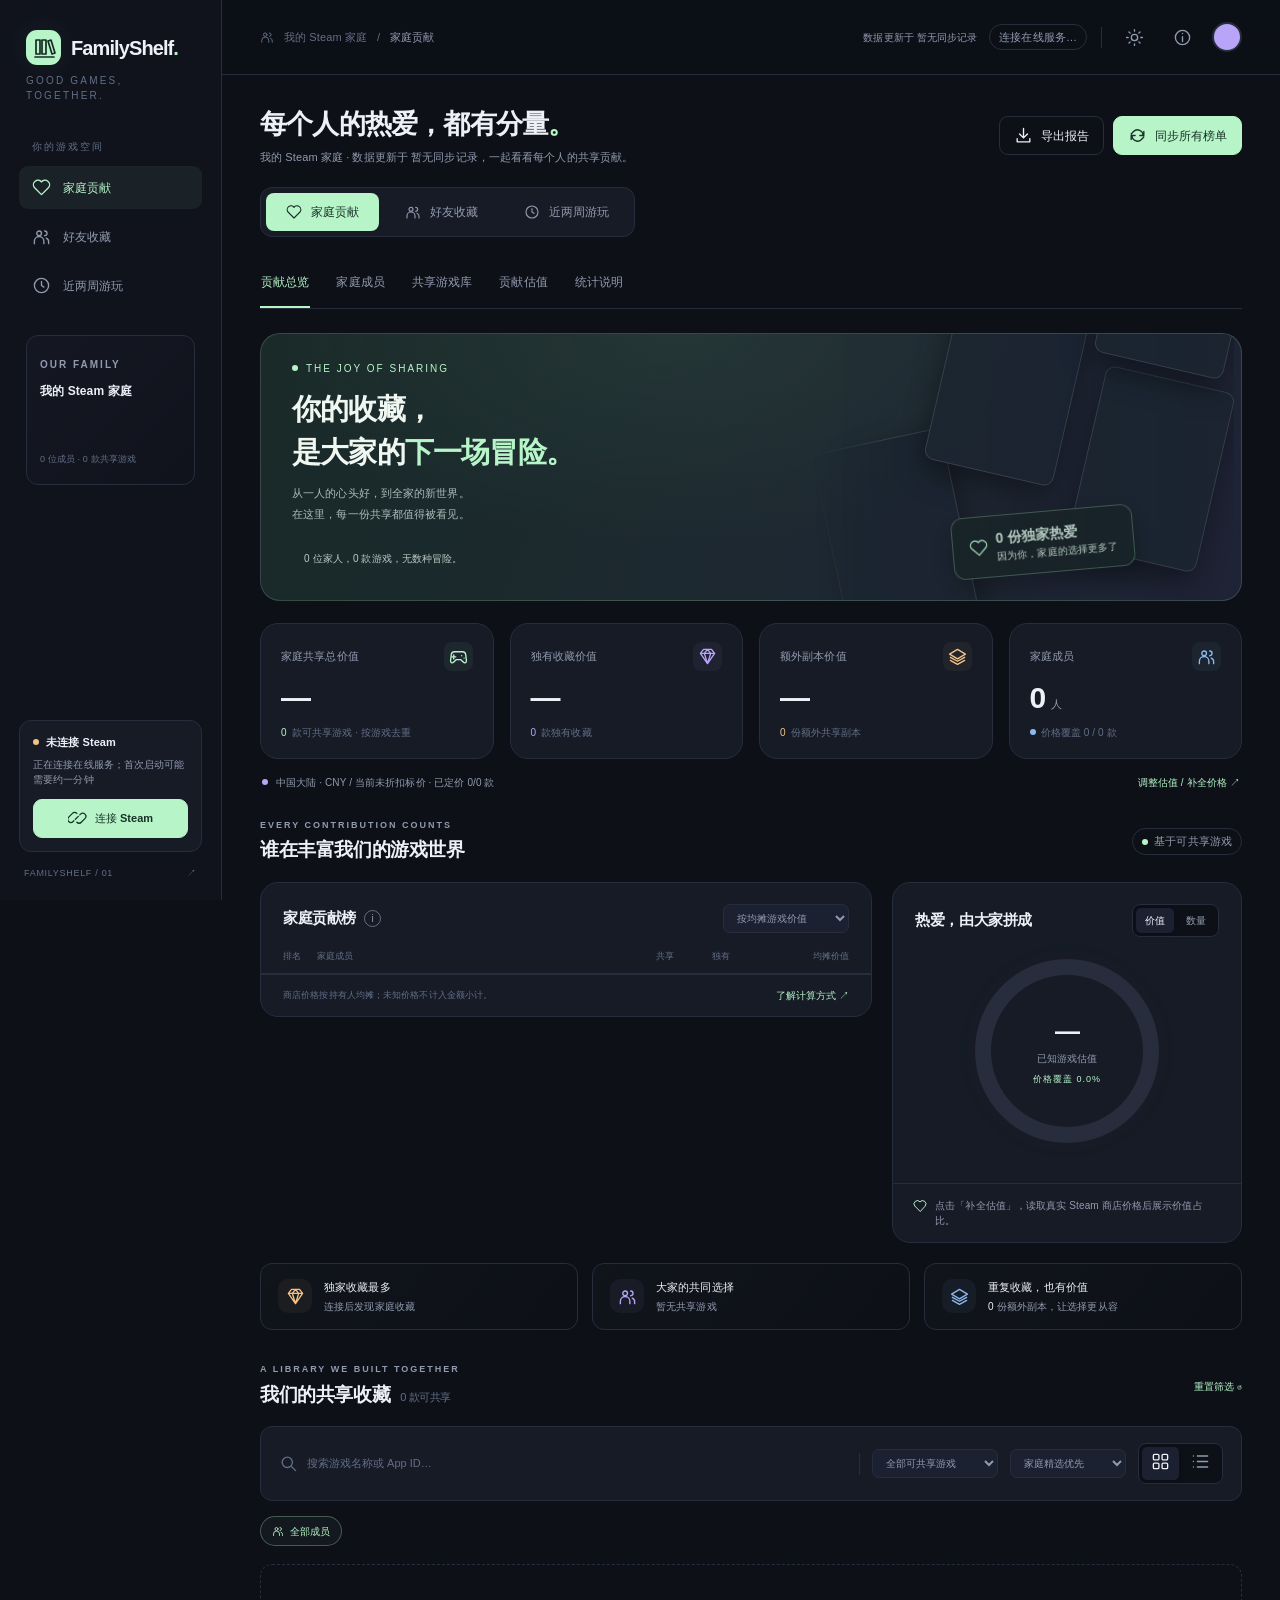
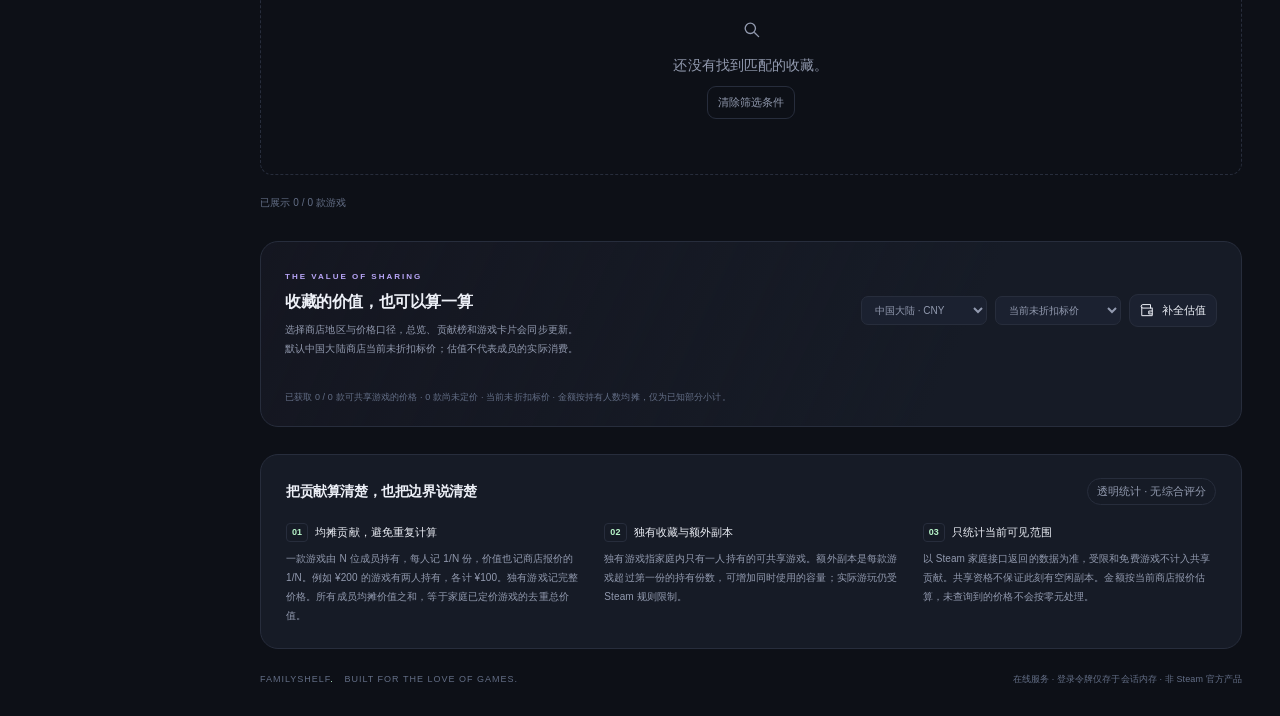
==== commit 101d04dd: "Add friends recent playtime leaderboard with expandable game covers" ====
--- a/web/index.html
+++ b/web/index.html
@@ -37,6 +37,7 @@
 .auth-methods{display:flex;gap:8px;margin:24px 0 20px;padding:5px;border:1px solid var(--line);border-radius:12px;background:var(--bg)}.auth-methods button{flex:1;display:flex;align-items:center;justify-content:center;gap:8px;padding:11px 6px;border-radius:8px;background:transparent;color:var(--sub);font-size:12px}.auth-methods button[aria-selected="true"]{color:var(--mint);background:var(--card2);box-shadow:0 2px 8px #0002}.auth-methods button span{font-size:8px;padding:1px 5px;border-radius:4px;background:var(--mint-deep);color:var(--mint)}.auth-methods .icon{width:16px;height:16px}.token-intro{padding:16px;border:1px solid var(--line);border-radius:12px;background:linear-gradient(120deg,#b8a5f70b,transparent);margin-bottom:21px}.token-intro p{font-size:11px;margin:9px 0!important;line-height:1.8}.token-intro a{font-size:11px}.token-label{display:flex;align-items:center;justify-content:space-between;font-size:12px;margin-bottom:9px}.token-label small{font-family:ui-monospace,monospace;font-size:10px}.token-input-wrap{position:relative;display:flex;align-items:center;border:1px solid var(--line);border-radius:10px;background:var(--bg)}.token-input-wrap:focus-within{border-color:var(--mint)}#steamTokenInput{min-width:0;flex:1;padding:14px 12px;border:0;background:none;color:var(--text);font:12px ui-monospace,monospace;outline:none}#tokenReveal{flex:none;margin-right:7px;padding:6px 9px;border-radius:6px;background:var(--card2);color:var(--sub);font-size:10px}.token-help{font-size:10px!important;line-height:1.85!important;margin:10px 0 0!important;color:var(--sub)}.token-message{padding:11px 13px;border:1px solid #f1c38740;border-radius:8px;color:var(--amber);font-size:11px;margin-top:14px;background:#f1c38708}.token-scope{display:flex;gap:9px;margin-top:19px;padding-top:15px;border-top:1px solid var(--line);color:var(--sub)}.token-scope .icon{width:15px;height:15px;margin-top:3px}.token-scope p{font-size:10px!important;line-height:1.9!important;margin:0!important}#authDialog [hidden]{display:none!important}#cloudQRToken{margin-top:17px;font-size:11px}
 .family-sections{display:flex;gap:25px;overflow-x:auto;border-bottom:1px solid var(--line);margin:0 0 24px}.family-sections a{white-space:nowrap;padding:12px 1px 15px;color:var(--sub);font-size:12px;border-bottom:2px solid transparent}.family-sections a.active{color:var(--mint);border-bottom-color:var(--mint)}
 </style>
+<link rel="stylesheet" href="recent.css">
 </head>
 <body>
 <svg style="display:none" xmlns="http://www.w3.org/2000/svg"><defs>
@@ -70,6 +71,7 @@
  <nav class="nav" aria-label="主导航">
   <a href="#overview" class="active" data-nav="overview" title="家庭贡献"><svg class="icon"><use href="#i-heart"/></svg><span class="nav-text">家庭贡献</span></a>
   <a href="#friends" data-friends-nav title="好友收藏"><svg class="icon"><use href="#i-users"/></svg><span class="nav-text">好友收藏</span></a>
+  <a href="#recent" data-recent-nav title="近两周游玩"><svg class="icon"><use href="#i-clock"/></svg><span class="nav-text">近两周游玩</span></a>
   </nav>
  <section class="family-mini"><span class="eyebrow">OUR FAMILY</span><h3 id="sideFamily">Steam 家庭</h3><div id="sideAvatars" class="avatar-stack"></div><p style="font-size:9px;color:var(--dim);margin-top:13px" id="sideMembers"></p></section>
  <div class="sidebar-bottom"><div class="connection-box"><div class="row"><span class="dot" id="connectionDot" style="color:var(--amber)"></span><strong id="connectionLabel">未连接 Steam</strong></div><p id="connectionHint">连接账号以获取最新家庭数据</p><button class="btn primary" id="sideConnect"><svg class="icon"><use href="#i-link"/></svg><span>连接 Steam</span></button></div><div class="side-foot"><span>FAMILYSHELF / 01</span><a href="https://store.steampowered.com/account/familymanagement" target="_blank" rel="noopener noreferrer" title="Steam 家庭管理">↗</a></div></div>
@@ -78,7 +80,7 @@
  <header class="topbar"><div class="breadcrumb"><svg class="icon" style="width:14px;height:14px"><use href="#i-users"/></svg><span id="crumbFamily">我的家庭</span><span>/</span><span id="crumbPage">贡献总览</span></div><div class="top-actions"><span class="sync-label" id="topSync">等待首次同步</span><span class="pill" id="topStatus"><span class="dot"></span>本次会话数据</span><span class="top-rule"></span><button class="icon-btn" id="themeBtn" title="切换深浅主题" aria-label="切换深浅主题"><svg class="icon"><use href="#i-sun"/></svg></button><button class="icon-btn" id="helpBtn" title="查看统计说明" aria-label="查看统计说明"><svg class="icon"><use href="#i-info"/></svg></button><span id="topAvatar" class="avatar profile-dot"></span></div></header>
  <main id="overview">
   <div class="page-heading row between"><div><h1>每个人的热爱，都有分量<span class="mint">。</span></h1><p id="pageSubtitle">一起看看，谁让这个家庭的游戏世界更丰富。</p></div><div class="heading-actions"><button class="btn ghost" id="exportBtn"><svg class="icon"><use href="#i-download"/></svg>导出报告</button><button class="btn primary" id="refreshBtn"><svg class="icon"><use href="#i-refresh"/></svg><span>刷新家庭库</span></button><div id="exportMenu" class="export-menu" hidden><button data-export="csv">成员贡献表 · CSV</button><button data-export="json">完整家庭快照 · JSON</button></div></div></div>
-  <div class="workspace-switch" aria-label="切换收藏空间"><button class="active" data-space="family"><svg class="icon"><use href="#i-heart"/></svg>家庭贡献</button><button data-space="friends"><svg class="icon"><use href="#i-users"/></svg>好友收藏</button></div>
+  <div class="workspace-switch" aria-label="切换收藏空间"><button class="active" data-space="family"><svg class="icon"><use href="#i-heart"/></svg>家庭贡献</button><button data-space="friends"><svg class="icon"><use href="#i-users"/></svg>好友收藏</button><button data-space="recent"><svg class="icon"><use href="#i-clock"/></svg>近两周游玩</button></div>
   <div class="status-banner" id="statusBanner" hidden><div class="row"><span class="spinner" id="statusSpinner"></span><span id="statusText"></span></div><button class="text-link" id="cancelBtn">取消</button></div>
   <div id="familySpace"><nav class="family-sections" aria-label="家庭贡献功能"><a href="#overview" data-family-section="overview" class="active">贡献总览</a><a href="#members" data-family-section="members">家庭成员</a><a href="#library" data-family-section="library">共享游戏库</a><a href="#valuation" data-family-section="valuation">贡献估值</a><a href="#method" data-family-section="method">统计说明</a></nav>
   <section class="hero" aria-label="家庭游戏库摘要"><div class="hero-copy"><div class="hero-kicker"><span class="dot"></span> THE JOY OF SHARING</div><h2>你的收藏，<br>是大家的<em>下一场冒险。</em></h2><p>从一人的心头好，到全家的新世界。<br>在这里，每一份共享都值得被看见。</p><div class="hero-bottom"><div class="avatar-stack" id="heroAvatars"></div><span id="heroSummary">六个人，一座共同的游戏宇宙</span></div></div><div class="hero-art" aria-hidden="true"><div class="art-tile a"><img src="https://shared.fastly.steamstatic.com/store_item_assets/steam/apps/413150/library_600x900.jpg" alt="" onerror="this.style.visibility='hidden'"></div><div class="art-tile b"><img src="https://shared.fastly.steamstatic.com/store_item_assets/steam/apps/1245620/library_600x900.jpg" alt="" onerror="this.style.visibility='hidden'"></div><div class="art-tile c"><img src="https://shared.fastly.steamstatic.com/store_item_assets/steam/apps/1091500/library_600x900.jpg" alt="" onerror="this.style.visibility='hidden'"></div><div class="art-tile d"><img src="https://shared.fastly.steamstatic.com/store_item_assets/steam/apps/1086940/library_600x900.jpg" alt="" onerror="this.style.visibility='hidden'"></div><div class="art-chip"><svg class="icon"><use href="#i-heart"/></svg><div><strong id="heroUnique">— 份独家热爱</strong><span>因为你，家庭的选择更多了</span></div></div></div></section>
@@ -120,13 +122,22 @@
  <div class="fh-footer">估值地区 <b id="fhRegionLabel"></b> · <span id="fhBasisLabel"></span> · 默认全选好友 · 自动同步游戏库与估值 · 按游戏库价值排名。<br>价值是一种收藏维度，和每个人一起玩的快乐同样值得被看见。</div>
 </section>
 
+<section id="recentSpace" hidden aria-label="近两周游玩榜单">
+ <div class="fh-notice" id="rpNotice"><span role="status" aria-live="polite"></span><button class="btn ghost small" id="rpConnect">连接 Steam</button></div>
+ <section class="rp-hero"><div><span class="eyebrow mint">THE LAST TWO WEEKS</span><h2>最近的快乐，<br>都花在了<span class="mint">哪些世界？</span></h2><p>看看朋友们近两周的游戏足迹，发现此刻最投入的冒险。</p><div class="row gap"><span class="pill">滚动近两周 · Steam 记录</span><button class="text-link" id="rpDemo">体验示例 ↗</button></div></div><div class="rp-hero-clock" aria-hidden="true"><svg class="icon"><use href="#i-clock"/></svg><span>14<small>DAYS OF PLAY</small></span></div></section>
+ <section class="stats" id="rpStats" aria-label="近两周游玩摘要"></section>
+ <div class="section-top"><div><span class="eyebrow">TIME WELL PLAYED</span><h2>好友近两周游玩榜</h2><p class="section-sub">按 Steam 返回的近两周分钟数排名 · 展开查看每款游戏</p></div><span class="pill" id="rpSource"></span></div>
+ <div class="rp-tools"><label class="search"><svg class="icon"><use href="#i-search"/></svg><input type="search" id="rpSearch" placeholder="搜索好友昵称 / SteamID" aria-label="搜索近两周榜单好友"></label><select id="rpFilter" aria-label="近两周活跃筛选"><option value="all">全部好友</option><option value="active">近两周有游玩</option><option value="idle">近两周无记录</option><option value="unavailable">不可读 / 旧快照 / 待同步</option></select><button class="chip" id="rpSelf" aria-pressed="false">包含自己 ✓</button></div>
+ <div class="rp-board panel"><div class="rp-board-head"><h3>这两周的游戏时光</h3><span id="rpSummary"></span></div><div id="rpRows"></div><div class="fh-pagination"><span id="rpPage"></span><div class="row gap"><button class="btn small ghost" id="rpPrev" aria-label="近两周榜单上一页">←</button><button class="btn small ghost" id="rpNext" aria-label="近两周榜单下一页">→</button></div></div></div>
+ <p class="rp-note" id="rpMethod">统计 Steam 同步时返回的滚动近两周游玩时间，不等于最近 14 个自然日的逐日记录；多款游戏同时运行时，记录可能重叠。借用、免费游戏也可能出现。私密、读取失败和旧快照不参与排名；无记录只表示 Steam 返回的近两周时长为 0。</p>
+</section>
   <footer class="footer"><span>FAMILYSHELF<span class="mint">.</span> &nbsp; BUILT FOR THE LOVE OF GAMES.</span><span>在线服务 · 登录令牌仅存于会话内存 · 非 Steam 官方产品</span></footer>
  </main>
 </div>
 
 
 
-<dialog id="authDialog" aria-labelledby="authTitle"><button class="icon-btn modal-close" data-close aria-label="关闭"><svg class="icon"><use href="#i-close"/></svg></button><div class="modal-inner"><div class="modal-symbol"><svg class="icon"><use href="#i-link"/></svg></div><span class="eyebrow" style="font-size:9px;color:var(--mint)">CONNECT YOUR COLLECTION</span><h2 id="authTitle" style="margin-top:7px">连接 Steam，让热爱归档。</h2><p>选择适合你的登录方式，一次登录，同步家庭贡献与好友收藏。</p><div class="auth-methods" role="tablist" aria-label="Steam 登录方式"><button id="authQRTab" role="tab" aria-selected="true" aria-controls="authQRPanel" tabindex="0"><svg class="icon"><use href="#i-grid"/></svg>扫码登录<span>推荐</span></button><button id="authTokenTab" role="tab" aria-selected="false" aria-controls="authTokenPanel" tabindex="-1"><svg class="icon"><use href="#i-link"/></svg>令牌登录</button></div><div id="authQRPanel" role="tabpanel" aria-labelledby="authQRTab"><div class="login-steps"><div class="login-step"><span class="step-number">01</span><div><strong>获取 Steam 官方登录二维码</strong><p>用 Steam 手机应用扫码，并核对登录地点后确认。</p></div></div><div class="login-step"><span class="step-number">02</span><div><strong>自动准备所有榜单</strong><p>同步家庭库、全选好友游戏库并补全估值；切换榜单无需再次登录。</p></div></div></div><div class="modal-actions"><button class="btn ghost" data-close>先看收藏</button><button class="btn primary" id="loginBtn"><svg class="icon"><use href="#i-ext"/></svg><span>前往 Steam 登录</span></button></div></div><div id="authTokenPanel" role="tabpanel" aria-labelledby="authTokenTab" hidden><form id="tokenLoginForm" autocomplete="off"><div class="token-intro"><span class="tag purple-tag">已有网页登录？</span><p>从 Steam 官方页面获取令牌，粘贴后共享本次认证，同步家庭与好友榜单。</p><a class="text-link" target="_blank" rel="noopener noreferrer" href="https://store.steampowered.com/pointssummary/ajaxgetasyncconfig">打开 Steam 官方令牌页面 ↗</a></div><label class="token-label" for="steamTokenInput">Steam 登录令牌 <small>webapi_token</small></label><div class="token-input-wrap"><input id="steamTokenInput" type="password" autocomplete="off" spellcheck="false" autocapitalize="off" maxlength="12000" placeholder="粘贴完整的 eyJ… 令牌" aria-describedby="tokenHelp tokenLoginMessage" required><button type="button" id="tokenReveal" aria-label="显示令牌" aria-pressed="false">显示</button></div><p id="tokenHelp" class="token-help">先在 Steam 商店网页登录，再复制页面中的 webapi_token 值；也可直接粘贴完整 JSON。此处不是 32 位 API Key。</p><div id="tokenLoginMessage" class="token-message" role="status" hidden></div><div class="modal-actions"><button class="btn ghost" type="button" data-close>稍后连接</button><button class="btn primary" id="tokenLoginBtn" type="submit"><svg class="icon"><use href="#i-arrow"/></svg><span>使用令牌同步</span></button></div><div class="token-scope"><svg class="icon"><use href="#i-info"/></svg><p>本次认证供家庭与好友榜单共用。若 Steam 拒绝好友接口权限，可补充 API Key，无需再登录。</p></div></form></div><div class="modal-status" id="authStatus" hidden></div><div class="modal-note" id="authNote">令牌仅在本次会话内存中使用。</div><button class="text-link" id="disconnectBtn" style="margin-top:17px" hidden>断开当前 Steam 连接</button></div></dialog>
+<dialog id="authDialog" aria-labelledby="authTitle"><button class="icon-btn modal-close" data-close aria-label="关闭"><svg class="icon"><use href="#i-close"/></svg></button><div class="modal-inner"><div class="modal-symbol"><svg class="icon"><use href="#i-link"/></svg></div><span class="eyebrow" style="font-size:9px;color:var(--mint)">CONNECT YOUR COLLECTION</span><h2 id="authTitle" style="margin-top:7px">连接 Steam，让热爱归档。</h2><p>选择适合你的登录方式，一次登录，同步家庭贡献与好友收藏。</p><div class="auth-methods" role="tablist" aria-label="Steam 登录方式"><button id="authQRTab" role="tab" aria-selected="true" aria-controls="authQRPanel" tabindex="0"><svg class="icon"><use href="#i-grid"/></svg>扫码登录<span>推荐</span></button><button id="authTokenTab" role="tab" aria-selected="false" aria-controls="authTokenPanel" tabindex="-1"><svg class="icon"><use href="#i-link"/></svg>令牌登录</button></div><div id="authQRPanel" role="tabpanel" aria-labelledby="authQRTab"><div class="login-steps"><div class="login-step"><span class="step-number">01</span><div><strong>获取 Steam 官方登录二维码</strong><p>用 Steam 手机应用扫码，并核对登录地点后确认。</p></div></div><div class="login-step"><span class="step-number">02</span><div><strong>自动准备所有榜单</strong><p>同步家庭库、全选好友游戏库并补全估值；切换榜单无需再次登录。</p></div></div></div><div class="modal-actions"><button class="btn ghost" data-close>先看收藏</button><button class="btn primary" id="loginBtn"><svg class="icon"><use href="#i-ext"/></svg><span>前往 Steam 登录</span></button></div></div><div id="authTokenPanel" role="tabpanel" aria-labelledby="authTokenTab" hidden><form id="tokenLoginForm" autocomplete="off"><div class="token-intro"><span class="tag purple-tag">通过 Steam 网页登录</span><p>在新标签页完成 Steam 官方登录，再复制令牌回到此处，同步家庭与好友榜单。</p><a class="text-link" target="_blank" rel="noopener noreferrer" href="https://store.steampowered.com/login/?redir=pointssummary%2Fajaxgetasyncconfig&amp;redir_ssl=1">前往 Steam 官方登录并获取令牌 ↗</a></div><label class="token-label" for="steamTokenInput">Steam 登录令牌 <small>webapi_token</small></label><div class="token-input-wrap"><input id="steamTokenInput" type="password" autocomplete="off" spellcheck="false" autocapitalize="off" maxlength="12000" placeholder="粘贴完整的 eyJ… 令牌" aria-describedby="tokenHelp tokenLoginMessage" required><button type="button" id="tokenReveal" aria-label="显示令牌" aria-pressed="false">显示</button></div><p id="tokenHelp" class="token-help">登录后会跳转到 JSON 令牌页。复制 webapi_token 值或完整 JSON，再切回此看板粘贴；Steam 页面不会自动返回。若没有 webapi_token，请重新完成网页登录。此处不是 32 位 API Key。</p><div id="tokenLoginMessage" class="token-message" role="status" hidden></div><div class="modal-actions"><button class="btn ghost" type="button" data-close>稍后连接</button><button class="btn primary" id="tokenLoginBtn" type="submit"><svg class="icon"><use href="#i-arrow"/></svg><span>使用令牌同步</span></button></div><div class="token-scope"><svg class="icon"><use href="#i-info"/></svg><p>本次认证供家庭与好友榜单共用。若 Steam 拒绝好友接口权限，可补充 API Key，无需再登录。</p></div></form></div><div class="modal-status" id="authStatus" hidden></div><div class="modal-note" id="authNote">令牌仅在本次会话内存中使用。</div><button class="text-link" id="disconnectBtn" style="margin-top:17px" hidden>断开当前 Steam 连接</button></div></dialog>
 <dialog id="detailDialog" aria-label="游戏详情"><button class="icon-btn modal-close" data-close aria-label="关闭"><svg class="icon"><use href="#i-close"/></svg></button><div id="detailBody"></div></dialog>
 <dialog id="memberDialog" aria-label="成员贡献详情"><button class="icon-btn modal-close" data-close aria-label="关闭"><svg class="icon"><use href="#i-close"/></svg></button><div id="memberBody" class="modal-inner"></div></dialog>
 <dialog id="fhSetupDialog" aria-labelledby="fhSetupTitle"><button class="icon-btn modal-close" data-close aria-label="关闭"><svg class="icon"><use href="#i-close"/></svg></button><div class="modal-inner"><div class="modal-symbol" style="color:var(--purple);background:#b8a5f715"><svg class="icon"><use href="#i-users"/></svg></div><span class="eyebrow purple">CONNECT YOUR CIRCLE</span><h2 id="fhSetupTitle" style="margin-top:9px">让好友的收藏，连成一片。</h2><p>家庭与好友共用一次 Steam 登录。本次令牌会直接复用；如接口权限不足，可在下方补充 API Key。</p><div class="login-steps"><div class="login-step"><span class="step-number">01</span><div><strong>登录或复用 Steam 会话</strong><p>尚未连接时使用统一登录入口；已连接时直接复用，无需再次扫码。</p></div></div><div class="login-step"><span class="step-number">02</span><div><strong>自动连接好友收藏</strong><p>读取全部好友并自动同步和估值；Steam 拒绝接口权限时，可补充 API Key。</p></div></div></div><div class="modal-status" id="fhAutoStatus" role="status" aria-live="polite"></div><div class="modal-actions"><button class="btn ghost" data-close>稍后再说</button><button class="btn ghost" id="fhAutoCancel" hidden>取消连接</button><button class="btn ghost" id="fhAutoRetry" hidden>重新打开 / 重试 ↗</button><button class="btn primary" id="fhAutoLogin">Steam 登录并自动连接 ↗</button></div><details id="fhManualAuth" style="margin-top:24px;border-top:1px solid var(--line);padding-top:16px"><summary class="text-link" style="cursor:pointer">已有 Key？手动连接 / 更换 API Key</summary><label class="fh-field">你的 SteamID64 / 数字个人主页地址<input id="fhSteamId" class="fh-input" autocomplete="off" placeholder="7656119… 或 https://steamcommunity.com/profiles/…"></label><label class="fh-field">Steam Web API Key<input id="fhKey" type="password" class="fh-input" autocomplete="off" spellcheck="false" placeholder="32 位 API Key"><small id="fhSetupHint"></small></label><p class="fh-note">也可从 <a href="https://steamcommunity.com/dev/apikey" target="_blank" rel="noopener noreferrer">Steam 官方 API Key 页面 ↗</a> 手动获取。好友列表私密时，可在“好友与数据”中添加 SteamID。</p><div class="modal-actions"><button class="btn" id="fhSubmit">使用手动信息连接</button></div></details><p class="modal-note">令牌、Key 与登录会话仅保留在本次服务内存中，不写入钥匙串、快照或浏览器存储；关闭服务后需要重新登录。好友列表加载后默认全选，自动同步游戏库并生成价值榜单。</p></div></dialog>
@@ -318,7 +329,7 @@
 renderAll();if(location.protocol!=='file:')poll();
 // Keep section navigation in sync while browsing the long dashboard.
 function syncNavigation(){
- if(window.friendHub?.workspace==='friends')return;
+ if(window.friendHub&&window.friendHub.workspace!=='family')return;
  let id='overview';for(const key of ['members','library','valuation','method']){if($('#'+key).getBoundingClientRect().top<=150)id=key}
  $$('.nav a').forEach(a=>a.classList.toggle('active',a.dataset.nav==='overview'));$$('[data-family-section]').forEach(a=>a.classList.toggle('active',a.dataset.familySection===id));$('#crumbPage').textContent='家庭贡献';
 }
@@ -433,22 +444,23 @@
  const progress=pricing?(priceJob.total?priceJob.done/priceJob.total*100:0):job.total?job.done/job.total*100:0;
  $('#fhProgressBar').style.width=`${Math.min(100,progress)}%`;$('#fhRegionLabel').textContent={cn:'中国大陆 · CNY',us:'美国 · USD',hk:'中国香港 · HKD'}[region];$('#fhBasisLabel').textContent=basis==='initial'?'当前未折扣标价':'当前实际售价';renderSelection();}
 
-function render(){renderMeta();renderStats();renderValuation();if(tab==='rank')renderRank();if(tab==='compare')renderCompare();if(tab==='discover')renderDiscover();if(tab==='manage')renderManage();if(detailId&&$('#fhLibraryDialog').open)renderDetail();}
+function render(){window.recentUI?.render();renderMeta();renderStats();renderValuation();if(tab==='rank')renderRank();if(tab==='compare')renderCompare();if(tab==='discover')renderDiscover();if(tab==='manage')renderManage();if(detailId&&$('#fhLibraryDialog').open)renderDetail();}
 function switchTab(value){tab=value;$$('[data-fh-tab]').forEach(b=>{b.classList.toggle('active',b.dataset.fhTab===tab);b.setAttribute('aria-selected',String(b.dataset.fhTab===tab))});for(const name of ['rank','compare','discover','manage'])$('#fhTab'+name[0].toUpperCase()+name.slice(1)).hidden=name!==tab;if(workspace==='friends'){history.replaceState(null,'','#friends');workspaceMeta()}render();}
 const familyHeading=$('.page-heading h1').innerHTML,familyRefresh=$('#refreshBtn').onclick,familyExport=$('#exportBtn').onclick,familyHelp=$('#helpBtn').onclick;
-function workspaceMeta(){if(workspace==='friends'){
+function workspaceMeta(){if(workspace!=='family'){
  $('.page-heading h1').innerHTML='朋友的收藏，也是一张<span class="purple">星图。</span>';
  $('#pageSubtitle').textContent='从库价值到共同游戏，发现你的游戏同好圈。';$('#refreshBtn span').textContent='同步好友榜单';
  $('#crumbPage').textContent='好友收藏';$('#crumbFamily').textContent='我的好友';
  $('#topSync').textContent=demo?'示例数据 · 非真实好友':source().data.fetched_at?'同步于 '+fmtDate(source().data.fetched_at):'等待好友数据';
  $('#topStatus').className='pill';$('#topStatus').innerHTML='<span class="dot"></span>'+(demo?'示例模式':live.job?.error?'同步未完成 · 可重试':live.auth?.running?'正在共享认证':live.job?.running?(live.job.phase==='pricing'?'正在自动估值':'正在同步好友'):live.auth_configured?'好友认证已连接':'等待连接');
- $$('.nav a').forEach(a=>a.classList.toggle('active',a.hasAttribute('data-friends-nav')));
- $$('[data-space]').forEach(b=>b.classList.toggle('active',b.dataset.space==='friends'));
+ $$('.nav a').forEach(a=>a.classList.toggle('active',a.hasAttribute(workspace==='recent'?'data-recent-nav':'data-friends-nav')));
+ $$('[data-space]').forEach(b=>b.classList.toggle('active',b.dataset.space===workspace));
+ if(workspace==='recent'){$('.page-heading h1').innerHTML='游戏时光，<span class="mint">最近进行时。</span>';$('#pageSubtitle').textContent='好友近两周游玩排行，展开看看大家正在玩什么。';$('#crumbPage').textContent='近两周游玩';$('#refreshBtn span').textContent='同步游玩与榜单'}
 }}
-function setWorkspace(value,scroll=true){workspace=value;$('#familySpace').hidden=value!=='family';$('#friendsSpace').hidden=value!=='friends';$$('[data-space]').forEach(b=>b.classList.toggle('active',b.dataset.space===value));if(value==='family'){$('.page-heading h1').innerHTML=familyHeading;renderHeader();renderConnection();$('#refreshBtn span').textContent='同步所有榜单';syncNavigation()}else{$$('.nav a').forEach(a=>a.classList.toggle('active',a.hasAttribute('data-friends-nav')));workspaceMeta();render()}if(scroll)window.scrollTo({top:0,behavior:'smooth'});if(value==='friends'){defaultSelection();renderRank()}}
+function setWorkspace(value,scroll=true){workspace=value;$('#familySpace').hidden=value!=='family';$('#friendsSpace').hidden=value!=='friends';$('#recentSpace').hidden=value!=='recent';$$('[data-space]').forEach(b=>b.classList.toggle('active',b.dataset.space===value));if(value==='family'){$('.page-heading h1').innerHTML=familyHeading;renderHeader();renderConnection();$('#refreshBtn span').textContent='同步所有榜单';syncNavigation()}else{$$('.nav a').forEach(a=>a.classList.toggle('active',a.hasAttribute(workspace==='recent'?'data-recent-nav':'data-friends-nav')));workspaceMeta();render()}if(scroll)window.scrollTo({top:0,behavior:'smooth'});if(value==='friends'){defaultSelection();renderRank()}}
 function resetMode(){selectionAccount='';selectionKnown=new Set();chosen=new Set();defaultSelection();compareA='';compareB='';page=1;compareLimit=12;discoverLimit=12;detailId='';if($('#fhLibraryDialog').open)$('#fhLibraryDialog').close();render()}
-function toggleDemo(){if(flow.running||flow.requesting)void stopPipeline();demo=!demo;resetMode();toast(demo?'已进入示例模式，所有好友数据为虚构演示。':'已返回真实数据。')}
-async function request(path,body={},quiet=false){if(!backend){flow.message='正在连接在线服务，连接完成后请重试。';toast(flow.message);renderMeta();return false}try{const response=await fetch(path,{method:'POST',headers:{'Content-Type':'application/json','X-FamilyShelf-CSRF':csrf},body:JSON.stringify(body)}),result=await response.json();flow.message=response.ok?'':result.message||result.error||'操作未能启动，请重试。';if(!quiet||!response.ok)toast(result.message||result.error||'操作已提交。');await poll();return response.ok}catch{flow.message='在线服务暂不可用，请稍后重试。';toast(flow.message);renderMeta();return false}}
+function toggleDemo(){if(flow.running||flow.requesting)void stopPipeline();demo=!demo;resetMode();workspaceMeta();toast(demo?'已进入示例模式，所有好友数据为虚构演示。':'已返回真实数据。')}
+async function request(path,body={},quiet=false){if(!backend){flow.message='正在连接在线服务，连接完成后请重试。';toast(flow.message);renderMeta();window.recentUI?.render();return false}try{const response=await fetch(path,{method:'POST',headers:{'Content-Type':'application/json','X-FamilyShelf-CSRF':csrf},body:JSON.stringify(body)}),result=await response.json();flow.message=response.ok?'':result.message||result.error||'操作未能启动，请重试。';if(!quiet||!response.ok)toast(result.message||result.error||'操作已提交。');await poll();return response.ok}catch{flow.message='在线服务暂不可用，请稍后重试。';toast(flow.message);renderMeta();window.recentUI?.render();return false}}
 let connectionBusy=false;
 function renderAutoAuth(){const a=live.auth||{};$('#fhAutoStatus').textContent=live.job?.error?live.job.error:a.running||(!live.auth_configured&&a.phase==='error')?a.message:live.auth_configured?'已连接：认证只保留在本次服务内存中。':a.message||'点击自动连接，在 Steam 官方窗口完成登录即可。';$('#fhAutoLogin').disabled=connectionBusy||!!a.running;$('#fhAutoLogin').textContent=a.running?(a.phase==='key'?'正在读取官方 API Key 页面…':'正在确认 Steam 登录…'):live.auth_configured?'复用登录 / 重试好友连接 ↻':'复用本次 Steam 登录 ↗';$('#fhAutoCancel').hidden=!a.running;$('#fhAutoCancel').disabled=connectionBusy;$('#fhAutoRetry').hidden=!a.running&&a.phase!=='error';$('#fhAutoRetry').disabled=connectionBusy;$('#fhSubmit').disabled=connectionBusy;}
 async function connectRequest(action){if(connectionBusy)return;connectionBusy=true;renderAutoAuth();try{await action()}finally{connectionBusy=false;renderAutoAuth()}}
@@ -462,10 +474,10 @@
 function exportSnapshot(){const apps=new Set(people().flatMap(p=>p.games.map(g=>g.appid))),quotes={};for(const id of apps){if(demo){const g={appid:id},q=quote(g);quotes[region+':'+id]={known:q!==null,[basis]:q}}else if(prices[region+':'+id])quotes[region+':'+id]=prices[region+':'+id]}download(JSON.stringify({version:1,demo,region,basis,exported_at:new Date().toISOString(),data:source().data,quotes},null,2),'application/json','好友游戏库快照.json')}
 function renderDetail(){const p=person(detailId);if(!p)return;$('#fhLibraryHead').innerHTML=`${av(p)}<div><span class="eyebrow">THE PERSONAL COLLECTION</span><h2 style="margin:5px 0">${esc(p.name)}${p.is_self?' · 我':''}</h2><span class="muted" style="font-size:11px">${status(p)} · ${p.readable?p.count+' 款 · '+valueLabel(p)+' · '+compact(p.hours)+'h':'游戏详情暂不可见'}</span></div>`;$('#fhLibraryNote').textContent=p.error||`快照：${fmtDate(p.fetched_at)} · ${coverageLabel(p)}${missingLabel(p)?' · '+missingLabel(p):''} · 点击封面查看 Steam 商店。`;const games=p.games.filter(g=>`${g.name} ${g.appid}`.toLowerCase().includes(detailQuery)&&(detailMode!=='unplayed'||!g.playtime_forever)).sort((a,b)=>detailMode==='hours'?b.playtime_forever-a.playtime_forever:(quote(b)??-1)-(quote(a)??-1));$('#fhLibraryGames').innerHTML=p.readable?games.slice(0,detailLimit).map(g=>gameCard({...g,owners:[p]})).join('')||'<div class="empty">没有符合条件的游戏。</div>':'<div class="empty">暂未取得这位好友的游戏详情，请检查隐私设置或重新同步。</div>';$('#fhDetailMore').hidden=!p.readable||games.length<=detailLimit;$('#fhDetailResult').textContent=`显示 ${Math.min(detailLimit,games.length)} / ${games.length} 款`;}
 function openDetail(id){detailId=id;detailLimit=12;detailQuery='';detailMode='all';$('#fhDetailSearch').value='';$('#fhDetailFilter').value='all';renderDetail();$('#fhLibraryDialog').showModal()}
-window.friendHub={get running(){return flow.running||flow.requesting||!!live.job?.running||!!live.auth?.running},get workspace(){return workspace},update(state){const wasAuthorizing=!!live.auth?.running,wasRunning=!!live.job?.running;if(state)live=state;if(wasRunning&&!live.job?.running&&live.job?.phase==='done')toast('好友同步与估值已完成，榜单已更新。');if(wasAuthorizing&&!live.auth?.running&&live.auth?.phase==='done'&&live.auth_configured){flow.message='';selectionAccount='';if($('#fhSetupDialog').open)$('#fhSetupDialog').close();toast('已共享本次认证，正在后台加载好友并自动排名。')}defaultSelection();const signature=JSON.stringify([demo,revision,live.data.account_id,live.revision,live.auth_configured,live.job,live.auth,flow,chosen.size,priceJob,region,basis,Object.keys(prices).length,Object.values(prices).reduce((s,p)=>s+(Number(p.checked)||0),0)]);if(signature!==lastSignature){lastSignature=signature;render()}workspaceMeta()},render,setWorkspace,debug:()=>({demo,tab,people:people(),ranked:ranked(),comparison:comparison(),discover:discoverGames(),chosen:[...chosen],flow:{...flow}})};
-$$('[data-space]').forEach(b=>b.onclick=()=>{if(b.dataset.space==='friends')switchTab('rank');setWorkspace(b.dataset.space);history.replaceState(null,'',b.dataset.space==='friends'?'#friends':'#overview')});
-$$('.nav a').forEach(a=>a.addEventListener('click',()=>{if(a.hasAttribute('data-friends-nav')){switchTab('rank');setWorkspace('friends',false);history.replaceState(null,'','#friends')}else if(a.dataset.nav)setWorkspace('family',false)}));
-$('#refreshBtn').onclick=()=>workspace==='friends'?reload():familyRefresh();$('#exportBtn').onclick=e=>workspace==='friends'?exportRank():familyExport(e);$('#helpBtn').onclick=()=>{if(workspace==='friends'){switchTab('manage');$('#fhTabs').scrollIntoView({behavior:'smooth'})}else familyHelp()};
+window.friendHub={get running(){return flow.running||flow.requesting||!!live.job?.running||!!live.auth?.running},get workspace(){return workspace},update(state){const wasAuthorizing=!!live.auth?.running,wasRunning=!!live.job?.running;if(state)live=state;if(wasRunning&&!live.job?.running&&live.job?.phase==='done')toast('好友同步与估值已完成，榜单已更新。');if(wasAuthorizing&&!live.auth?.running&&live.auth?.phase==='done'&&live.auth_configured){flow.message='';selectionAccount='';if($('#fhSetupDialog').open)$('#fhSetupDialog').close();toast('已共享本次认证，正在后台加载好友并自动排名。')}defaultSelection();const signature=JSON.stringify([demo,revision,live.data.account_id,live.revision,live.auth_configured,live.job,live.auth,flow,chosen.size,priceJob,region,basis,Object.keys(prices).length,Object.values(prices).reduce((s,p)=>s+(Number(p.checked)||0),0)]);if(signature!==lastSignature){lastSignature=signature;render()}workspaceMeta()},render,setWorkspace,refresh:reload,toggleDemo,get isDemo(){return demo},get syncState(){return {job:live.job,configured:live.auth_configured,message:flow.message}},debug:()=>({demo,tab,people:people(),ranked:ranked(),comparison:comparison(),discover:discoverGames(),chosen:[...chosen],flow:{...flow}})};
+$$('[data-space]').forEach(b=>b.onclick=()=>{if(b.dataset.space==='friends')switchTab('rank');setWorkspace(b.dataset.space);history.replaceState(null,'',b.dataset.space==='family'?'#overview':'#'+b.dataset.space)});
+$$('.nav a').forEach(a=>a.addEventListener('click',()=>{if(a.hasAttribute('data-recent-nav')){setWorkspace('recent',false);history.replaceState(null,'','#recent')}else if(a.hasAttribute('data-friends-nav')){switchTab('rank');setWorkspace('friends',false);history.replaceState(null,'','#friends')}else if(a.dataset.nav)setWorkspace('family',false)}));
+$('#refreshBtn').onclick=()=>workspace!=='family'?reload():familyRefresh();$('#exportBtn').onclick=e=>workspace==='recent'?window.recentUI?.export():workspace==='friends'?exportRank():familyExport(e);$('#helpBtn').onclick=()=>{if(workspace==='recent')$('#rpMethod').scrollIntoView({behavior:'smooth'});else if(workspace==='friends'){switchTab('manage');$('#fhTabs').scrollIntoView({behavior:'smooth'})}else familyHelp()};
 $('#fhAutoLogin').onclick=autoConnect;$('#fhAutoRetry').onclick=autoConnect;$('#fhAutoCancel').onclick=()=>request('/api/friends/login/cancel');
 $('#fhRetry').onclick=reload;$('#fhConnect').onclick=reload;$('#fhDemo').onclick=toggleDemo;$('#fhSettings').onclick=setup;$('#fhManageConnect').onclick=setup;$('#fhReload').onclick=reload;$('#fhSyncSelected').onclick=sync;
 $('#fhSubmit').onclick=async()=>{const key=$('#fhKey').value.trim(),steamid=$('#fhSteamId').value.trim();if(!/^(?:https:\/\/steamcommunity\.com\/profiles\/)?7656119\d{10}\/?$/.test(steamid)){toast('请输入有效的 SteamID64 或数字个人主页地址。');return}if(key&&!/^[a-fA-F0-9]{32}$/.test(key)){toast('API Key 应为 32 位十六进制字符。');return}if(!key&&!live.auth_configured){toast('请输入 Steam Web API Key。');return}leaveDemo();await connectRequest(async()=>{if(live.auth?.running&&!await request('/api/friends/login/cancel'))return;if(await request('/api/friends',{action:'list',key,steamid})){$('#fhKey').value='';$('#fhSetupDialog').close();switchTab('rank')}})};
@@ -483,10 +495,11 @@
 $('#friendsSpace').addEventListener('change',e=>{const id=e.target.dataset.fhCheck;if(!id)return;if(e.target.checked){chosen.add(id)}else chosen.delete(id);renderRank()});
 document.addEventListener('click',e=>{const b=e.target.closest('button');if(!b)return;if(b.dataset.fhTab)switchTab(b.dataset.fhTab);if(b.dataset.fhAction==='setup')setup();if(b.dataset.fhAction==='demo')toggleDemo();if(b.dataset.fhPerson)openDetail(b.dataset.fhPerson);if(b.dataset.fhPin){const id=b.dataset.fhPin;if(pins.has(id))pins.delete(id);else pins.add(id);persist('fs-friend-pins',[...pins]);renderRank()}if(b.dataset.fhWish){const id=Number(b.dataset.fhWish);if(wishes.has(id))wishes.delete(id);else wishes.add(id);persist('fs-friend-wishes',[...wishes]);render();if(tab!=='discover')$('#fhWatchCount').textContent=`本次心愿单 ${wishes.size}`}if(b.dataset.compareMode){compareMode=b.dataset.compareMode;compareLimit=12;$$('[data-compare-mode]').forEach(x=>x.classList.toggle('active',x===b));renderCompare()}});
 
-window.addEventListener('hashchange',()=>{if(['#friends','#steamdb'].includes(location.hash)){switchTab('rank');setWorkspace('friends',false)}else if(['#overview','#members','#library','#valuation','#method'].includes(location.hash))setWorkspace('family',false)});
-render();if(['#friends','#steamdb'].includes(location.hash)){history.replaceState(null,'','#friends');setWorkspace('friends',false)};
+window.addEventListener('hashchange',()=>{if(location.hash==='#recent')setWorkspace('recent',false);else if(['#friends','#steamdb'].includes(location.hash)){switchTab('rank');setWorkspace('friends',false)}else if(['#overview','#members','#library','#valuation','#method'].includes(location.hash))setWorkspace('family',false)});
+render();if(location.hash==='#recent')setWorkspace('recent',false);else if(['#friends','#steamdb'].includes(location.hash)){history.replaceState(null,'','#friends');setWorkspace('friends',false)};
 })();
 
 </script>
+<script src="recent-ui.js"></script>
 <script src="cloud-ui.js"></script>
 </body></html>
--- a/web/recent.css
+++ b/web/recent.css
@@ -0,0 +1,5 @@
+/* Recent activity uses the dashboard's shared palette and Steam cover style. */
+#recentSpace[hidden]{display:none!important}.rp-hero{position:relative;overflow:hidden;display:flex;justify-content:space-between;align-items:center;gap:30px;padding:32px 38px;margin-bottom:22px;border:1px solid #b7f5c932;border-radius:20px;background:radial-gradient(ellipse at 85% 20%,#497c6835,transparent 60%),linear-gradient(120deg,#172a2a,#1d2539);color:#edf0f7}.rp-hero h2{font-size:31px;line-height:1.5;margin:12px 0}.rp-hero p{color:#b1c6c4;font-size:12px;margin-bottom:23px;line-height:1.9}.rp-hero .pill{border-color:#b7f5c92a;color:#c0d2cb}.rp-hero .text-link{color:#b7f5c9}.rp-hero-clock{width:200px;height:200px;flex:none;border-radius:50%;border:1px solid #b7f5c930;box-shadow:0 0 0 22px #b7f5c905,0 0 0 45px #b7f5c903;position:relative;display:grid;place-items:center;margin:0 22px;color:#b7f5c9}.rp-hero-clock>svg{position:absolute;width:178px;height:178px;stroke-width:.4;opacity:.45}.rp-hero-clock>span{font-size:60px;font-weight:250;text-align:center;line-height:1.15;background:#1b2b32ed;padding:12px}.rp-hero-clock small{display:block;font-size:9px;letter-spacing:2px;margin-top:8px}.rp-tools{display:flex;gap:10px;align-items:center;margin:20px 0 16px;flex-wrap:wrap}.rp-tools .search{flex:1;min-width:180px;max-width:420px}.rp-board{overflow:hidden;margin-bottom:20px}.rp-board-head{display:flex;justify-content:space-between;align-items:center;padding:22px 25px;border-bottom:1px solid var(--line);gap:12px}.rp-board-head span{font-size:11px;color:var(--sub)}.rp-person{border-bottom:1px solid var(--line)}.rp-person:last-child{border-bottom:0}.rp-person>summary{display:grid;grid-template-columns:35px minmax(0,1fr) 160px 92px;gap:22px;align-items:center;padding:23px 25px;list-style:none;cursor:pointer;transition:background .15s}.rp-person>summary::-webkit-details-marker{display:none}.rp-person>summary:hover{background:color-mix(in srgb,var(--card),var(--mint) 4%)}.rp-leading>summary{background:linear-gradient(90deg,#b7f5c909,transparent)}.rp-player{display:flex;align-items:center;gap:13px;min-width:0}.rp-player>.avatar{height:45px;width:45px;font-size:18px}.rp-player>span:last-child{min-width:0}.rp-player strong{display:block;overflow:hidden;text-overflow:ellipsis;white-space:nowrap;font-size:14px}.rp-player small{display:block;color:var(--sub);font-size:11px;margin-top:5px;overflow:hidden;text-overflow:ellipsis;white-space:nowrap}.rp-player small.amber{color:var(--amber)}.rp-time{text-align:right;font-variant-numeric:tabular-nums}.rp-time>b{font-size:27px;font-weight:600;letter-spacing:-1px;color:var(--mint)}.rp-time>small{display:block;font-size:10px;margin:0 0 8px}.rp-time>.bar-track{display:block;height:3px;margin:0 0 0 auto;width:100px}.rp-expand{display:flex;align-items:center;justify-content:flex-end;gap:6px;color:var(--sub);font-size:11px}.rp-expand svg{width:14px;height:14px;transform:rotate(90deg);transition:transform .2s}.rp-hide{display:none}.rp-person[open] .rp-hide{display:inline}.rp-person[open] .rp-show{display:none}.rp-person[open] .rp-expand svg{transform:rotate(-90deg)}.rp-details{background:color-mix(in srgb,var(--bg),var(--card) 55%);padding:0 25px}.rp-person[open] .rp-details{padding:22px 25px;border-top:1px solid var(--line)}.rp-detail-heading{display:flex;justify-content:space-between;gap:15px;margin-bottom:18px;align-items:center}.rp-detail-heading strong{font-size:13px}.rp-detail-heading p{color:var(--sub);font-size:11px;margin-top:5px;line-height:1.7}.rp-games{display:grid;grid-template-columns:repeat(4,minmax(0,1fr));gap:15px}.rp-game{border:1px solid var(--line);border-radius:12px;overflow:hidden;background:var(--card);min-width:0;transition:transform .2s,border-color .2s}.rp-game:hover{transform:translateY(-3px);border-color:#b7f5c965}.rp-cover{aspect-ratio:460/215;position:relative;background:var(--card2);overflow:hidden}.rp-cover>span{position:absolute;inset:0;display:grid;place-items:center;padding:12px;color:var(--sub);font-size:11px;text-align:center}.rp-cover>img{position:absolute;inset:0;width:100%;height:100%;object-fit:cover}.rp-cover>b{position:absolute;bottom:6px;right:6px;background:#101821e8;border:1px solid #ffffff23;color:#d1f4dc;font-size:10px;font-weight:500;padding:3px 6px;border-radius:5px;backdrop-filter:blur(8px)}.rp-game-info{padding:13px}.rp-game-info>strong{display:block;font-size:12px;overflow:hidden;text-overflow:ellipsis;white-space:nowrap}.rp-game-info>small{display:block;font-size:10px;margin-top:7px}.rp-game-info>small>span{float:right;color:var(--dim)}.rp-game-info .bar-track{height:3px;margin-top:12px}.rp-snapshot{font-size:10px;color:var(--dim);margin-top:16px}.rp-detail-empty{padding:25px 15px;text-align:center;color:var(--sub);font-size:12px;line-height:1.8}.rp-note{font-size:11px;color:var(--sub);line-height:1.9;margin:20px 0 30px}.rp-more{margin-top:18px}.rp-empty{text-align:center;padding:55px 20px;color:var(--sub)}.rp-empty>svg{width:36px;height:36px;color:var(--mint);margin-bottom:15px}.rp-empty h3{color:var(--text)}.rp-empty p{font-size:12px;margin:12px 0 20px}.rp-empty .btn{margin:4px}
+@media(min-width:1400px){.rp-games{grid-template-columns:repeat(4,minmax(0,1fr))}}
+@media(max-width:1150px){.rp-games{grid-template-columns:repeat(3,minmax(0,1fr))}.rp-person>summary{gap:15px;grid-template-columns:30px minmax(0,1fr) 115px 80px}}
+@media(max-width:700px){.workspace-switch{max-width:100%;width:100%;justify-content:space-between}.workspace-switch button{padding:9px 10px;gap:6px;font-size:11px}.workspace-switch svg{width:14px;height:14px}.rp-hero{padding:25px;min-height:230px}.rp-hero h2{font-size:26px}.rp-hero-clock{display:none}.rp-hero p{max-width:300px}.rp-person>summary{padding:19px 16px;gap:12px;grid-template-columns:24px minmax(0,1fr) 85px}.rp-player{gap:9px}.rp-player>.avatar{width:35px;height:35px;font-size:14px}.rp-player strong{font-size:12px}.rp-player small{font-size:10px}.rp-time>b{font-size:24px}.rp-time>.bar-track{width:70px}.rp-expand{grid-column:2 / 4;justify-content:flex-start;padding-left:44px;margin-top:-5px}.rp-board-head{padding:18px 16px}.rp-board-head h3{font-size:13px}.rp-board-head span{font-size:10px}.rp-person[open] .rp-details{padding:18px 16px}.rp-games{grid-template-columns:repeat(2,minmax(0,1fr));gap:10px}.rp-game-info{padding:10px}.rp-game-info>small>span{display:none}.rp-tools .search{max-width:none;flex-basis:100%}.rp-tools select{flex:1;min-width:0}.rp-detail-heading{align-items:flex-start}.rp-hero .row{flex-wrap:wrap}.rp-cover>b{font-size:9px;padding:2px 4px}.rp-note{font-size:10px}}
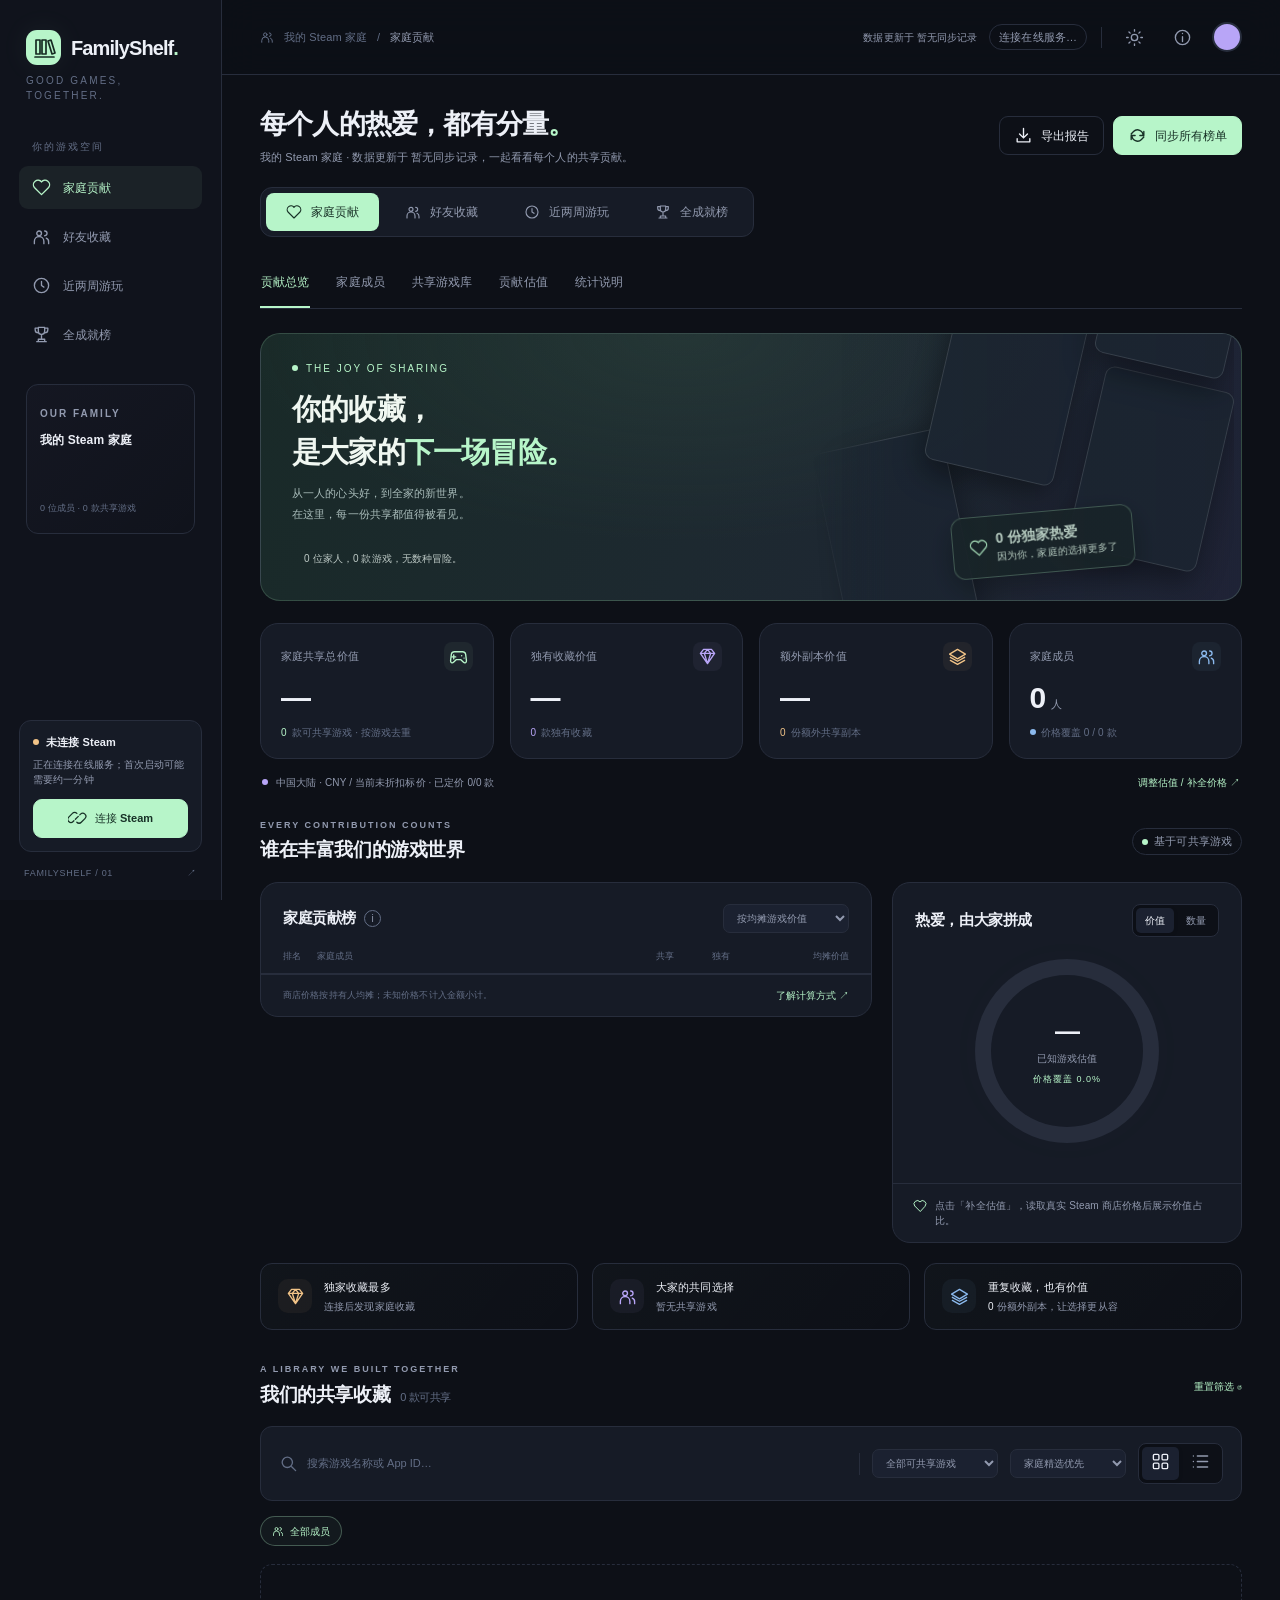
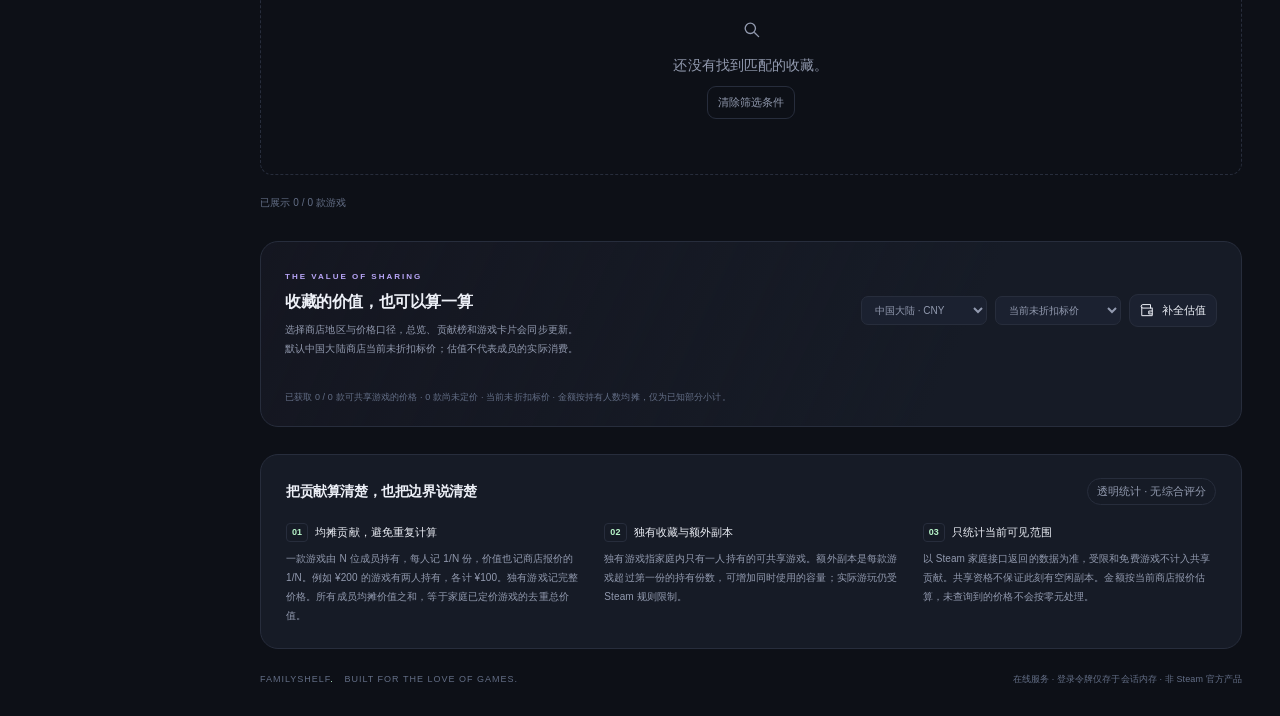
==== commit 21abe904: "Add friends full-achievement leaderboard with game details" ====
--- a/web/index.html
+++ b/web/index.html
@@ -38,6 +38,7 @@
 .family-sections{display:flex;gap:25px;overflow-x:auto;border-bottom:1px solid var(--line);margin:0 0 24px}.family-sections a{white-space:nowrap;padding:12px 1px 15px;color:var(--sub);font-size:12px;border-bottom:2px solid transparent}.family-sections a.active{color:var(--mint);border-bottom-color:var(--mint)}
 </style>
 <link rel="stylesheet" href="recent.css">
+<link rel="stylesheet" href="achievements.css">
 </head>
 <body>
 <svg style="display:none" xmlns="http://www.w3.org/2000/svg"><defs>
@@ -62,7 +63,7 @@
 <symbol id="i-check" viewBox="0 0 24 24"><path d="m5 12 4 4L19 6"/></symbol>
 <symbol id="i-heart" viewBox="0 0 24 24"><path d="M12 21 3 12A5.5 5.5 0 0 1 12 5a5.5 5.5 0 0 1 9 7Z"/></symbol>
 <symbol id="i-wallet" viewBox="0 0 24 24"><path d="M20 7H5a3 3 0 0 1 0-6h13v6M3 5v15h18V7M21 12h-6v5h6M17 14.5h.01"/></symbol>
-<symbol id="i-clock" viewBox="0 0 24 24"><circle cx="12" cy="12" r="9"/><path d="M12 7v5l3 2"/></symbol>
+<symbol id="i-award" viewBox="0 0 24 24"><path d="M8 3h8v5a4 4 0 0 1-8 0V3Z M8 4H4v2a4 4 0 0 0 4 4 M16 4h4v2a4 4 0 0 1-4 4 M12 12v5 M8 21v-3h8v3 M6 21h12"/></symbol><symbol id="i-clock" viewBox="0 0 24 24"><circle cx="12" cy="12" r="9"/><path d="M12 7v5l3 2"/></symbol>
 </defs></svg>
 <aside class="sidebar">
  <a class="brand" href="#overview" aria-label="FamilyShelf 首页"><span class="brand-mark"><svg class="icon"><use href="#i-shelf"/></svg></span><span class="brand-name">FamilyShelf<span class="mint">.</span></span></a>
@@ -72,6 +73,7 @@
   <a href="#overview" class="active" data-nav="overview" title="家庭贡献"><svg class="icon"><use href="#i-heart"/></svg><span class="nav-text">家庭贡献</span></a>
   <a href="#friends" data-friends-nav title="好友收藏"><svg class="icon"><use href="#i-users"/></svg><span class="nav-text">好友收藏</span></a>
   <a href="#recent" data-recent-nav title="近两周游玩"><svg class="icon"><use href="#i-clock"/></svg><span class="nav-text">近两周游玩</span></a>
+  <a href="#achievements" data-achievements-nav title="全成就榜"><svg class="icon"><use href="#i-award"/></svg><span class="nav-text">全成就榜</span></a>
   </nav>
  <section class="family-mini"><span class="eyebrow">OUR FAMILY</span><h3 id="sideFamily">Steam 家庭</h3><div id="sideAvatars" class="avatar-stack"></div><p style="font-size:9px;color:var(--dim);margin-top:13px" id="sideMembers"></p></section>
  <div class="sidebar-bottom"><div class="connection-box"><div class="row"><span class="dot" id="connectionDot" style="color:var(--amber)"></span><strong id="connectionLabel">未连接 Steam</strong></div><p id="connectionHint">连接账号以获取最新家庭数据</p><button class="btn primary" id="sideConnect"><svg class="icon"><use href="#i-link"/></svg><span>连接 Steam</span></button></div><div class="side-foot"><span>FAMILYSHELF / 01</span><a href="https://store.steampowered.com/account/familymanagement" target="_blank" rel="noopener noreferrer" title="Steam 家庭管理">↗</a></div></div>
@@ -80,7 +82,7 @@
  <header class="topbar"><div class="breadcrumb"><svg class="icon" style="width:14px;height:14px"><use href="#i-users"/></svg><span id="crumbFamily">我的家庭</span><span>/</span><span id="crumbPage">贡献总览</span></div><div class="top-actions"><span class="sync-label" id="topSync">等待首次同步</span><span class="pill" id="topStatus"><span class="dot"></span>本次会话数据</span><span class="top-rule"></span><button class="icon-btn" id="themeBtn" title="切换深浅主题" aria-label="切换深浅主题"><svg class="icon"><use href="#i-sun"/></svg></button><button class="icon-btn" id="helpBtn" title="查看统计说明" aria-label="查看统计说明"><svg class="icon"><use href="#i-info"/></svg></button><span id="topAvatar" class="avatar profile-dot"></span></div></header>
  <main id="overview">
   <div class="page-heading row between"><div><h1>每个人的热爱，都有分量<span class="mint">。</span></h1><p id="pageSubtitle">一起看看，谁让这个家庭的游戏世界更丰富。</p></div><div class="heading-actions"><button class="btn ghost" id="exportBtn"><svg class="icon"><use href="#i-download"/></svg>导出报告</button><button class="btn primary" id="refreshBtn"><svg class="icon"><use href="#i-refresh"/></svg><span>刷新家庭库</span></button><div id="exportMenu" class="export-menu" hidden><button data-export="csv">成员贡献表 · CSV</button><button data-export="json">完整家庭快照 · JSON</button></div></div></div>
-  <div class="workspace-switch" aria-label="切换收藏空间"><button class="active" data-space="family"><svg class="icon"><use href="#i-heart"/></svg>家庭贡献</button><button data-space="friends"><svg class="icon"><use href="#i-users"/></svg>好友收藏</button><button data-space="recent"><svg class="icon"><use href="#i-clock"/></svg>近两周游玩</button></div>
+  <div class="workspace-switch" aria-label="切换收藏空间"><button class="active" data-space="family"><svg class="icon"><use href="#i-heart"/></svg>家庭贡献</button><button data-space="friends"><svg class="icon"><use href="#i-users"/></svg>好友收藏</button><button data-space="recent"><svg class="icon"><use href="#i-clock"/></svg>近两周游玩</button><button data-space="achievements"><svg class="icon"><use href="#i-award"/></svg>全成就榜</button></div>
   <div class="status-banner" id="statusBanner" hidden><div class="row"><span class="spinner" id="statusSpinner"></span><span id="statusText"></span></div><button class="text-link" id="cancelBtn">取消</button></div>
   <div id="familySpace"><nav class="family-sections" aria-label="家庭贡献功能"><a href="#overview" data-family-section="overview" class="active">贡献总览</a><a href="#members" data-family-section="members">家庭成员</a><a href="#library" data-family-section="library">共享游戏库</a><a href="#valuation" data-family-section="valuation">贡献估值</a><a href="#method" data-family-section="method">统计说明</a></nav>
   <section class="hero" aria-label="家庭游戏库摘要"><div class="hero-copy"><div class="hero-kicker"><span class="dot"></span> THE JOY OF SHARING</div><h2>你的收藏，<br>是大家的<em>下一场冒险。</em></h2><p>从一人的心头好，到全家的新世界。<br>在这里，每一份共享都值得被看见。</p><div class="hero-bottom"><div class="avatar-stack" id="heroAvatars"></div><span id="heroSummary">六个人，一座共同的游戏宇宙</span></div></div><div class="hero-art" aria-hidden="true"><div class="art-tile a"><img src="https://shared.fastly.steamstatic.com/store_item_assets/steam/apps/413150/library_600x900.jpg" alt="" onerror="this.style.visibility='hidden'"></div><div class="art-tile b"><img src="https://shared.fastly.steamstatic.com/store_item_assets/steam/apps/1245620/library_600x900.jpg" alt="" onerror="this.style.visibility='hidden'"></div><div class="art-tile c"><img src="https://shared.fastly.steamstatic.com/store_item_assets/steam/apps/1091500/library_600x900.jpg" alt="" onerror="this.style.visibility='hidden'"></div><div class="art-tile d"><img src="https://shared.fastly.steamstatic.com/store_item_assets/steam/apps/1086940/library_600x900.jpg" alt="" onerror="this.style.visibility='hidden'"></div><div class="art-chip"><svg class="icon"><use href="#i-heart"/></svg><div><strong id="heroUnique">— 份独家热爱</strong><span>因为你，家庭的选择更多了</span></div></div></div></section>
@@ -131,6 +133,15 @@
  <div class="rp-board panel"><div class="rp-board-head"><h3>这两周的游戏时光</h3><span id="rpSummary"></span></div><div id="rpRows"></div><div class="fh-pagination"><span id="rpPage"></span><div class="row gap"><button class="btn small ghost" id="rpPrev" aria-label="近两周榜单上一页">←</button><button class="btn small ghost" id="rpNext" aria-label="近两周榜单下一页">→</button></div></div></div>
  <p class="rp-note" id="rpMethod">统计 Steam 同步时返回的滚动近两周游玩时间，不等于最近 14 个自然日的逐日记录；多款游戏同时运行时，记录可能重叠。借用、免费游戏也可能出现。私密、读取失败和旧快照不参与排名；无记录只表示 Steam 返回的近两周时长为 0。</p>
 </section>
+<section id="achievementsSpace" hidden aria-label="好友全成就榜单">
+ <div class="fh-notice" id="acNotice"><span role="status" aria-live="polite"></span><button class="btn ghost small" id="acConnect">连接 Steam</button></div>
+ <section class="rp-hero ac-hero"><div><span class="eyebrow amber">THE COMPLETIONISTS CLUB</span><h2>每一份热爱，<br>都有<span>百分之百的回响。</span></h2><p>从第一次解锁，到最后一枚成就。<br>看看朋友们，已为多少个世界画上圆满的句号。</p><div class="row gap"><span class="pill">有成就 · 全部解锁 · 才算圆满</span><button class="text-link" id="acDemo">体验示例 ↗</button></div></div><div class="ac-trophy" aria-hidden="true"><div class="ac-orbit"></div><svg class="icon"><use href="#i-award"/></svg><strong>100<small>%</small></strong><span>EVERY ACHIEVEMENT. EARNED.</span></div></section>
+ <section class="stats" id="acStats" aria-label="全成就统计摘要"></section>
+ <div class="section-top"><div><span class="eyebrow">EVERY LAST ACHIEVEMENT</span><h2>好友全成就游戏榜</h2><p class="section-sub">按全成就游戏数量排名 · 展开查看游戏封面与成就进度</p></div><span class="pill" id="acSource"></span></div>
+ <div class="rp-tools"><label class="search"><svg class="icon"><use href="#i-search"/></svg><input type="search" id="acSearch" placeholder="搜索好友昵称 / SteamID" aria-label="搜索全成就榜单好友"></label><select id="acFilter" aria-label="全成就榜筛选"><option value="all">全部好友</option><option value="complete">拥有全成就游戏</option><option value="zero">尚无全成就游戏</option><option value="unavailable">未完整读取 / 旧快照 / 待同步</option></select><button class="chip" id="acSelf" aria-pressed="false">包含自己 ✓</button></div>
+ <div class="rp-board panel ac-board"><div class="rp-board-head"><h3>属于完成者的荣誉</h3><span id="acSummary"></span></div><div id="acRows"></div><div class="fh-pagination"><span id="acPage"></span><div class="row gap"><button class="btn small ghost" id="acPrev" aria-label="全成就榜上一页">←</button><button class="btn small ghost" id="acNext" aria-label="全成就榜下一页">→</button></div></div></div>
+ <p class="rp-note" id="acMethod">全成就游戏 = Steam 返回的成就总数大于 0，且解锁数等于总数；不以四舍五入的 100% 判断。自动扫描可见游戏库及最近游玩的借用 / 免费游戏，包含 Steam 返回的受限游戏，因此可能不同于个人资料的“完美游戏”展柜。无成就游戏不计入；缺失记录保持未知，未完整读取、私密及旧快照不参与完整排名，详情保留已确认结果。本工具无法验证成就是通过何种方式解锁；新增成就可能使原全成就游戏不再满足条件。</p>
+</section>
   <footer class="footer"><span>FAMILYSHELF<span class="mint">.</span> &nbsp; BUILT FOR THE LOVE OF GAMES.</span><span>在线服务 · 登录令牌仅存于会话内存 · 非 Steam 官方产品</span></footer>
  </main>
 </div>
@@ -281,7 +292,7 @@
   renderConnection();window.friendHub?.update(state.friends);window.cloudUI?.update(state);
   if(lastPhase!=='idle'&&session.phase==='idle'&&session.connected){toast('家庭库已更新，新的热爱已归档。');$('#authDialog').close()}
   lastPhase=session.phase;
- }catch{backend=false;session={connected:false,phase:'idle',message:''};renderConnection();window.cloudUI?.offline()}
+ }catch{backend=false;session={connected:false,phase:'idle',message:''};renderConnection();window.cloudUI?.offline();window.friendHub?.update()}
  pollTimer=setTimeout(poll,['login','refresh'].includes(session.phase)||priceJob.running||window.friendHub?.running?1200:12000);
 }
 function exportData(format){
@@ -444,7 +455,7 @@
  const progress=pricing?(priceJob.total?priceJob.done/priceJob.total*100:0):job.total?job.done/job.total*100:0;
  $('#fhProgressBar').style.width=`${Math.min(100,progress)}%`;$('#fhRegionLabel').textContent={cn:'中国大陆 · CNY',us:'美国 · USD',hk:'中国香港 · HKD'}[region];$('#fhBasisLabel').textContent=basis==='initial'?'当前未折扣标价':'当前实际售价';renderSelection();}
 
-function render(){window.recentUI?.render();renderMeta();renderStats();renderValuation();if(tab==='rank')renderRank();if(tab==='compare')renderCompare();if(tab==='discover')renderDiscover();if(tab==='manage')renderManage();if(detailId&&$('#fhLibraryDialog').open)renderDetail();}
+function render(){window.recentUI?.render();window.achievementsUI?.render();renderMeta();renderStats();renderValuation();if(tab==='rank')renderRank();if(tab==='compare')renderCompare();if(tab==='discover')renderDiscover();if(tab==='manage')renderManage();if(detailId&&$('#fhLibraryDialog').open)renderDetail();}
 function switchTab(value){tab=value;$$('[data-fh-tab]').forEach(b=>{b.classList.toggle('active',b.dataset.fhTab===tab);b.setAttribute('aria-selected',String(b.dataset.fhTab===tab))});for(const name of ['rank','compare','discover','manage'])$('#fhTab'+name[0].toUpperCase()+name.slice(1)).hidden=name!==tab;if(workspace==='friends'){history.replaceState(null,'','#friends');workspaceMeta()}render();}
 const familyHeading=$('.page-heading h1').innerHTML,familyRefresh=$('#refreshBtn').onclick,familyExport=$('#exportBtn').onclick,familyHelp=$('#helpBtn').onclick;
 function workspaceMeta(){if(workspace!=='family'){
@@ -452,15 +463,16 @@
  $('#pageSubtitle').textContent='从库价值到共同游戏，发现你的游戏同好圈。';$('#refreshBtn span').textContent='同步好友榜单';
  $('#crumbPage').textContent='好友收藏';$('#crumbFamily').textContent='我的好友';
  $('#topSync').textContent=demo?'示例数据 · 非真实好友':source().data.fetched_at?'同步于 '+fmtDate(source().data.fetched_at):'等待好友数据';
- $('#topStatus').className='pill';$('#topStatus').innerHTML='<span class="dot"></span>'+(demo?'示例模式':live.job?.error?'同步未完成 · 可重试':live.auth?.running?'正在共享认证':live.job?.running?(live.job.phase==='pricing'?'正在自动估值':'正在同步好友'):live.auth_configured?'好友认证已连接':'等待连接');
- $$('.nav a').forEach(a=>a.classList.toggle('active',a.hasAttribute(workspace==='recent'?'data-recent-nav':'data-friends-nav')));
+ $('#topStatus').className='pill';$('#topStatus').innerHTML='<span class="dot"></span>'+(demo?'示例模式':live.job?.error?'同步未完成 · 可重试':live.auth?.running?'正在共享认证':live.job?.running?(live.job.phase==='achievements'?'正在统计全成就':live.job.phase==='pricing'?'正在自动估值':'正在同步好友'):live.auth_configured?'好友认证已连接':'等待连接');
+ $$('.nav a').forEach(a=>a.classList.toggle('active',a.hasAttribute(workspace==='achievements'?'data-achievements-nav':workspace==='recent'?'data-recent-nav':'data-friends-nav')));
  $$('[data-space]').forEach(b=>b.classList.toggle('active',b.dataset.space===workspace));
+ if(workspace==='achievements'){$('.page-heading h1').innerHTML='每一个圆满，<span class="amber">都值得铭记。</span>';$('#pageSubtitle').textContent='好友全成就游戏数量排行，收藏属于完成者的每一份荣誉。';$('#crumbPage').textContent='全成就榜';$('#refreshBtn span').textContent='同步成就与榜单'}
  if(workspace==='recent'){$('.page-heading h1').innerHTML='游戏时光，<span class="mint">最近进行时。</span>';$('#pageSubtitle').textContent='好友近两周游玩排行，展开看看大家正在玩什么。';$('#crumbPage').textContent='近两周游玩';$('#refreshBtn span').textContent='同步游玩与榜单'}
 }}
-function setWorkspace(value,scroll=true){workspace=value;$('#familySpace').hidden=value!=='family';$('#friendsSpace').hidden=value!=='friends';$('#recentSpace').hidden=value!=='recent';$$('[data-space]').forEach(b=>b.classList.toggle('active',b.dataset.space===value));if(value==='family'){$('.page-heading h1').innerHTML=familyHeading;renderHeader();renderConnection();$('#refreshBtn span').textContent='同步所有榜单';syncNavigation()}else{$$('.nav a').forEach(a=>a.classList.toggle('active',a.hasAttribute(workspace==='recent'?'data-recent-nav':'data-friends-nav')));workspaceMeta();render()}if(scroll)window.scrollTo({top:0,behavior:'smooth'});if(value==='friends'){defaultSelection();renderRank()}}
+function setWorkspace(value,scroll=true){workspace=value;$('#familySpace').hidden=value!=='family';$('#friendsSpace').hidden=value!=='friends';$('#recentSpace').hidden=value!=='recent';$('#achievementsSpace').hidden=value!=='achievements';$$('[data-space]').forEach(b=>b.classList.toggle('active',b.dataset.space===value));if(value==='family'){$('.page-heading h1').innerHTML=familyHeading;renderHeader();renderConnection();$('#refreshBtn span').textContent='同步所有榜单';syncNavigation()}else{$$('.nav a').forEach(a=>a.classList.toggle('active',a.hasAttribute(workspace==='achievements'?'data-achievements-nav':workspace==='recent'?'data-recent-nav':'data-friends-nav')));workspaceMeta();render()}if(scroll)window.scrollTo({top:0,behavior:'smooth'});if(value==='friends'){defaultSelection();renderRank()}}
 function resetMode(){selectionAccount='';selectionKnown=new Set();chosen=new Set();defaultSelection();compareA='';compareB='';page=1;compareLimit=12;discoverLimit=12;detailId='';if($('#fhLibraryDialog').open)$('#fhLibraryDialog').close();render()}
 function toggleDemo(){if(flow.running||flow.requesting)void stopPipeline();demo=!demo;resetMode();workspaceMeta();toast(demo?'已进入示例模式，所有好友数据为虚构演示。':'已返回真实数据。')}
-async function request(path,body={},quiet=false){if(!backend){flow.message='正在连接在线服务，连接完成后请重试。';toast(flow.message);renderMeta();window.recentUI?.render();return false}try{const response=await fetch(path,{method:'POST',headers:{'Content-Type':'application/json','X-FamilyShelf-CSRF':csrf},body:JSON.stringify(body)}),result=await response.json();flow.message=response.ok?'':result.message||result.error||'操作未能启动，请重试。';if(!quiet||!response.ok)toast(result.message||result.error||'操作已提交。');await poll();return response.ok}catch{flow.message='在线服务暂不可用，请稍后重试。';toast(flow.message);renderMeta();window.recentUI?.render();return false}}
+async function request(path,body={},quiet=false){if(!backend){flow.message='正在连接在线服务，连接完成后请重试。';toast(flow.message);renderMeta();window.recentUI?.render();window.achievementsUI?.render();return false}try{const response=await fetch(path,{method:'POST',headers:{'Content-Type':'application/json','X-FamilyShelf-CSRF':csrf},body:JSON.stringify(body)}),result=await response.json();flow.message=response.ok?'':result.message||result.error||'操作未能启动，请重试。';if(!quiet||!response.ok)toast(result.message||result.error||'操作已提交。');await poll();return response.ok}catch{flow.message='在线服务暂不可用，请稍后重试。';toast(flow.message);renderMeta();window.recentUI?.render();window.achievementsUI?.render();return false}}
 let connectionBusy=false;
 function renderAutoAuth(){const a=live.auth||{};$('#fhAutoStatus').textContent=live.job?.error?live.job.error:a.running||(!live.auth_configured&&a.phase==='error')?a.message:live.auth_configured?'已连接：认证只保留在本次服务内存中。':a.message||'点击自动连接，在 Steam 官方窗口完成登录即可。';$('#fhAutoLogin').disabled=connectionBusy||!!a.running;$('#fhAutoLogin').textContent=a.running?(a.phase==='key'?'正在读取官方 API Key 页面…':'正在确认 Steam 登录…'):live.auth_configured?'复用登录 / 重试好友连接 ↻':'复用本次 Steam 登录 ↗';$('#fhAutoCancel').hidden=!a.running;$('#fhAutoCancel').disabled=connectionBusy;$('#fhAutoRetry').hidden=!a.running&&a.phase!=='error';$('#fhAutoRetry').disabled=connectionBusy;$('#fhSubmit').disabled=connectionBusy;}
 async function connectRequest(action){if(connectionBusy)return;connectionBusy=true;renderAutoAuth();try{await action()}finally{connectionBusy=false;renderAutoAuth()}}
@@ -476,8 +488,8 @@
 function openDetail(id){detailId=id;detailLimit=12;detailQuery='';detailMode='all';$('#fhDetailSearch').value='';$('#fhDetailFilter').value='all';renderDetail();$('#fhLibraryDialog').showModal()}
 window.friendHub={get running(){return flow.running||flow.requesting||!!live.job?.running||!!live.auth?.running},get workspace(){return workspace},update(state){const wasAuthorizing=!!live.auth?.running,wasRunning=!!live.job?.running;if(state)live=state;if(wasRunning&&!live.job?.running&&live.job?.phase==='done')toast('好友同步与估值已完成，榜单已更新。');if(wasAuthorizing&&!live.auth?.running&&live.auth?.phase==='done'&&live.auth_configured){flow.message='';selectionAccount='';if($('#fhSetupDialog').open)$('#fhSetupDialog').close();toast('已共享本次认证，正在后台加载好友并自动排名。')}defaultSelection();const signature=JSON.stringify([demo,revision,live.data.account_id,live.revision,live.auth_configured,live.job,live.auth,flow,chosen.size,priceJob,region,basis,Object.keys(prices).length,Object.values(prices).reduce((s,p)=>s+(Number(p.checked)||0),0)]);if(signature!==lastSignature){lastSignature=signature;render()}workspaceMeta()},render,setWorkspace,refresh:reload,toggleDemo,get isDemo(){return demo},get syncState(){return {job:live.job,configured:live.auth_configured,message:flow.message}},debug:()=>({demo,tab,people:people(),ranked:ranked(),comparison:comparison(),discover:discoverGames(),chosen:[...chosen],flow:{...flow}})};
 $$('[data-space]').forEach(b=>b.onclick=()=>{if(b.dataset.space==='friends')switchTab('rank');setWorkspace(b.dataset.space);history.replaceState(null,'',b.dataset.space==='family'?'#overview':'#'+b.dataset.space)});
-$$('.nav a').forEach(a=>a.addEventListener('click',()=>{if(a.hasAttribute('data-recent-nav')){setWorkspace('recent',false);history.replaceState(null,'','#recent')}else if(a.hasAttribute('data-friends-nav')){switchTab('rank');setWorkspace('friends',false);history.replaceState(null,'','#friends')}else if(a.dataset.nav)setWorkspace('family',false)}));
-$('#refreshBtn').onclick=()=>workspace!=='family'?reload():familyRefresh();$('#exportBtn').onclick=e=>workspace==='recent'?window.recentUI?.export():workspace==='friends'?exportRank():familyExport(e);$('#helpBtn').onclick=()=>{if(workspace==='recent')$('#rpMethod').scrollIntoView({behavior:'smooth'});else if(workspace==='friends'){switchTab('manage');$('#fhTabs').scrollIntoView({behavior:'smooth'})}else familyHelp()};
+$$('.nav a').forEach(a=>a.addEventListener('click',()=>{if(a.hasAttribute('data-achievements-nav')){setWorkspace('achievements',false);history.replaceState(null,'','#achievements')}else if(a.hasAttribute('data-recent-nav')){setWorkspace('recent',false);history.replaceState(null,'','#recent')}else if(a.hasAttribute('data-friends-nav')){switchTab('rank');setWorkspace('friends',false);history.replaceState(null,'','#friends')}else if(a.dataset.nav)setWorkspace('family',false)}));
+$('#refreshBtn').onclick=()=>workspace!=='family'?reload():familyRefresh();$('#exportBtn').onclick=e=>workspace==='achievements'?window.achievementsUI?.export():workspace==='recent'?window.recentUI?.export():workspace==='friends'?exportRank():familyExport(e);$('#helpBtn').onclick=()=>{if(workspace==='achievements')$('#acMethod').scrollIntoView({behavior:'smooth'});else if(workspace==='recent')$('#rpMethod').scrollIntoView({behavior:'smooth'});else if(workspace==='friends'){switchTab('manage');$('#fhTabs').scrollIntoView({behavior:'smooth'})}else familyHelp()};
 $('#fhAutoLogin').onclick=autoConnect;$('#fhAutoRetry').onclick=autoConnect;$('#fhAutoCancel').onclick=()=>request('/api/friends/login/cancel');
 $('#fhRetry').onclick=reload;$('#fhConnect').onclick=reload;$('#fhDemo').onclick=toggleDemo;$('#fhSettings').onclick=setup;$('#fhManageConnect').onclick=setup;$('#fhReload').onclick=reload;$('#fhSyncSelected').onclick=sync;
 $('#fhSubmit').onclick=async()=>{const key=$('#fhKey').value.trim(),steamid=$('#fhSteamId').value.trim();if(!/^(?:https:\/\/steamcommunity\.com\/profiles\/)?7656119\d{10}\/?$/.test(steamid)){toast('请输入有效的 SteamID64 或数字个人主页地址。');return}if(key&&!/^[a-fA-F0-9]{32}$/.test(key)){toast('API Key 应为 32 位十六进制字符。');return}if(!key&&!live.auth_configured){toast('请输入 Steam Web API Key。');return}leaveDemo();await connectRequest(async()=>{if(live.auth?.running&&!await request('/api/friends/login/cancel'))return;if(await request('/api/friends',{action:'list',key,steamid})){$('#fhKey').value='';$('#fhSetupDialog').close();switchTab('rank')}})};
@@ -495,11 +507,12 @@
 $('#friendsSpace').addEventListener('change',e=>{const id=e.target.dataset.fhCheck;if(!id)return;if(e.target.checked){chosen.add(id)}else chosen.delete(id);renderRank()});
 document.addEventListener('click',e=>{const b=e.target.closest('button');if(!b)return;if(b.dataset.fhTab)switchTab(b.dataset.fhTab);if(b.dataset.fhAction==='setup')setup();if(b.dataset.fhAction==='demo')toggleDemo();if(b.dataset.fhPerson)openDetail(b.dataset.fhPerson);if(b.dataset.fhPin){const id=b.dataset.fhPin;if(pins.has(id))pins.delete(id);else pins.add(id);persist('fs-friend-pins',[...pins]);renderRank()}if(b.dataset.fhWish){const id=Number(b.dataset.fhWish);if(wishes.has(id))wishes.delete(id);else wishes.add(id);persist('fs-friend-wishes',[...wishes]);render();if(tab!=='discover')$('#fhWatchCount').textContent=`本次心愿单 ${wishes.size}`}if(b.dataset.compareMode){compareMode=b.dataset.compareMode;compareLimit=12;$$('[data-compare-mode]').forEach(x=>x.classList.toggle('active',x===b));renderCompare()}});
 
-window.addEventListener('hashchange',()=>{if(location.hash==='#recent')setWorkspace('recent',false);else if(['#friends','#steamdb'].includes(location.hash)){switchTab('rank');setWorkspace('friends',false)}else if(['#overview','#members','#library','#valuation','#method'].includes(location.hash))setWorkspace('family',false)});
-render();if(location.hash==='#recent')setWorkspace('recent',false);else if(['#friends','#steamdb'].includes(location.hash)){history.replaceState(null,'','#friends');setWorkspace('friends',false)};
+window.addEventListener('hashchange',()=>{if(location.hash==='#achievements')setWorkspace('achievements',false);else if(location.hash==='#recent')setWorkspace('recent',false);else if(['#friends','#steamdb'].includes(location.hash)){switchTab('rank');setWorkspace('friends',false)}else if(['#overview','#members','#library','#valuation','#method'].includes(location.hash))setWorkspace('family',false)});
+render();if(location.hash==='#achievements')setWorkspace('achievements',false);else if(location.hash==='#recent')setWorkspace('recent',false);else if(['#friends','#steamdb'].includes(location.hash)){history.replaceState(null,'','#friends');setWorkspace('friends',false)};
 })();
 
 </script>
 <script src="recent-ui.js"></script>
+<script src="achievements-ui.js"></script>
 <script src="cloud-ui.js"></script>
 </body></html>
--- a/web/achievements.css
+++ b/web/achievements.css
@@ -0,0 +1,3 @@
+/* Achievement room: shared ranking/card layout, warm trophy accents. */
+#achievementsSpace[hidden]{display:none!important}.ac-hero{border-color:#f5ca8536;background:radial-gradient(ellipse at 85% 20%,#96743232,transparent 60%),linear-gradient(120deg,#30292a,#222638)}.ac-hero h2>span{color:var(--amber)}.ac-hero p{color:#c7bab0}.ac-hero .pill{border-color:#f5ca8530;color:#decbb5}.ac-hero .text-link{color:var(--amber)}.ac-trophy{width:245px;height:220px;position:relative;display:flex;align-items:center;justify-content:center;flex-direction:column;flex-shrink:0;color:var(--amber);margin-right:10px}.ac-trophy>svg{width:100px;height:100px;stroke-width:1;filter:drop-shadow(0 8px 22px #efbc6350)}.ac-trophy>strong{font-size:46px;letter-spacing:-2px;font-weight:500;line-height:1.1;margin-top:8px}.ac-trophy strong small{font-size:22px;margin-left:4px;font-weight:400}.ac-trophy>span{font-size:8px;letter-spacing:2px;color:#d7c2a0;margin-top:11px}.ac-orbit{position:absolute;width:214px;height:214px;top:-2px;border:1px solid #efbc632a;border-radius:50%;box-shadow:0 0 0 20px #efbc6305,0 0 0 42px #efbc6303;transform:rotate(-25deg)}.ac-orbit:before,.ac-orbit:after{content:'✦';position:absolute;font-size:23px;color:#e1bc83;background:#2c2b30;padding:0 7px;top:12px;left:12px}.ac-orbit:after{top:auto;left:auto;right:7px;bottom:10px;font-size:16px}.ac-board .rp-time>b{color:var(--amber)}.ac-board .rp-leading>summary{background:linear-gradient(90deg,#f5ca850c,transparent)}.ac-board .rp-person>summary:hover{background:color-mix(in srgb,var(--card),var(--amber) 4%)}.ac-board .rp-cover>b{color:#ffe2ac}.ac-game:hover{border-color:#f5ca8565}.ac-detail-tools{display:flex;align-items:center;flex-wrap:wrap;gap:8px;margin:0 0 20px}.ac-detail-tools>span{font-size:10px;color:var(--dim);margin-left:auto}.ac-detail-tools .chip.active{color:var(--amber);border-color:#f5ca8550;background:#f5ca850b}.ac-progress{display:flex;justify-content:space-between;align-items:center;gap:8px;margin-top:10px;font-variant-numeric:tabular-nums}.ac-progress>b{font-size:14px;color:var(--amber);font-weight:500}.ac-progress small{font-size:10px;color:var(--sub);font-weight:400}.ac-progress>span{font-size:11px;color:var(--amber)}.ac-read{flex-shrink:0;font-variant-numeric:tabular-nums}.ac-games .rp-game-info .bar-track{margin-top:8px}
+@media(max-width:700px){.workspace-switch{display:grid;grid-template-columns:repeat(2,minmax(0,1fr));width:100%}.workspace-switch button{justify-content:center}.ac-trophy{display:none}.ac-hero h2{font-size:25px}.ac-detail-tools>span{width:100%;margin:4px 0 0}.ac-read{font-size:9px}.ac-progress{flex-wrap:wrap;gap:3px}.ac-progress>b{font-size:12px}.ac-progress small{font-size:9px}}
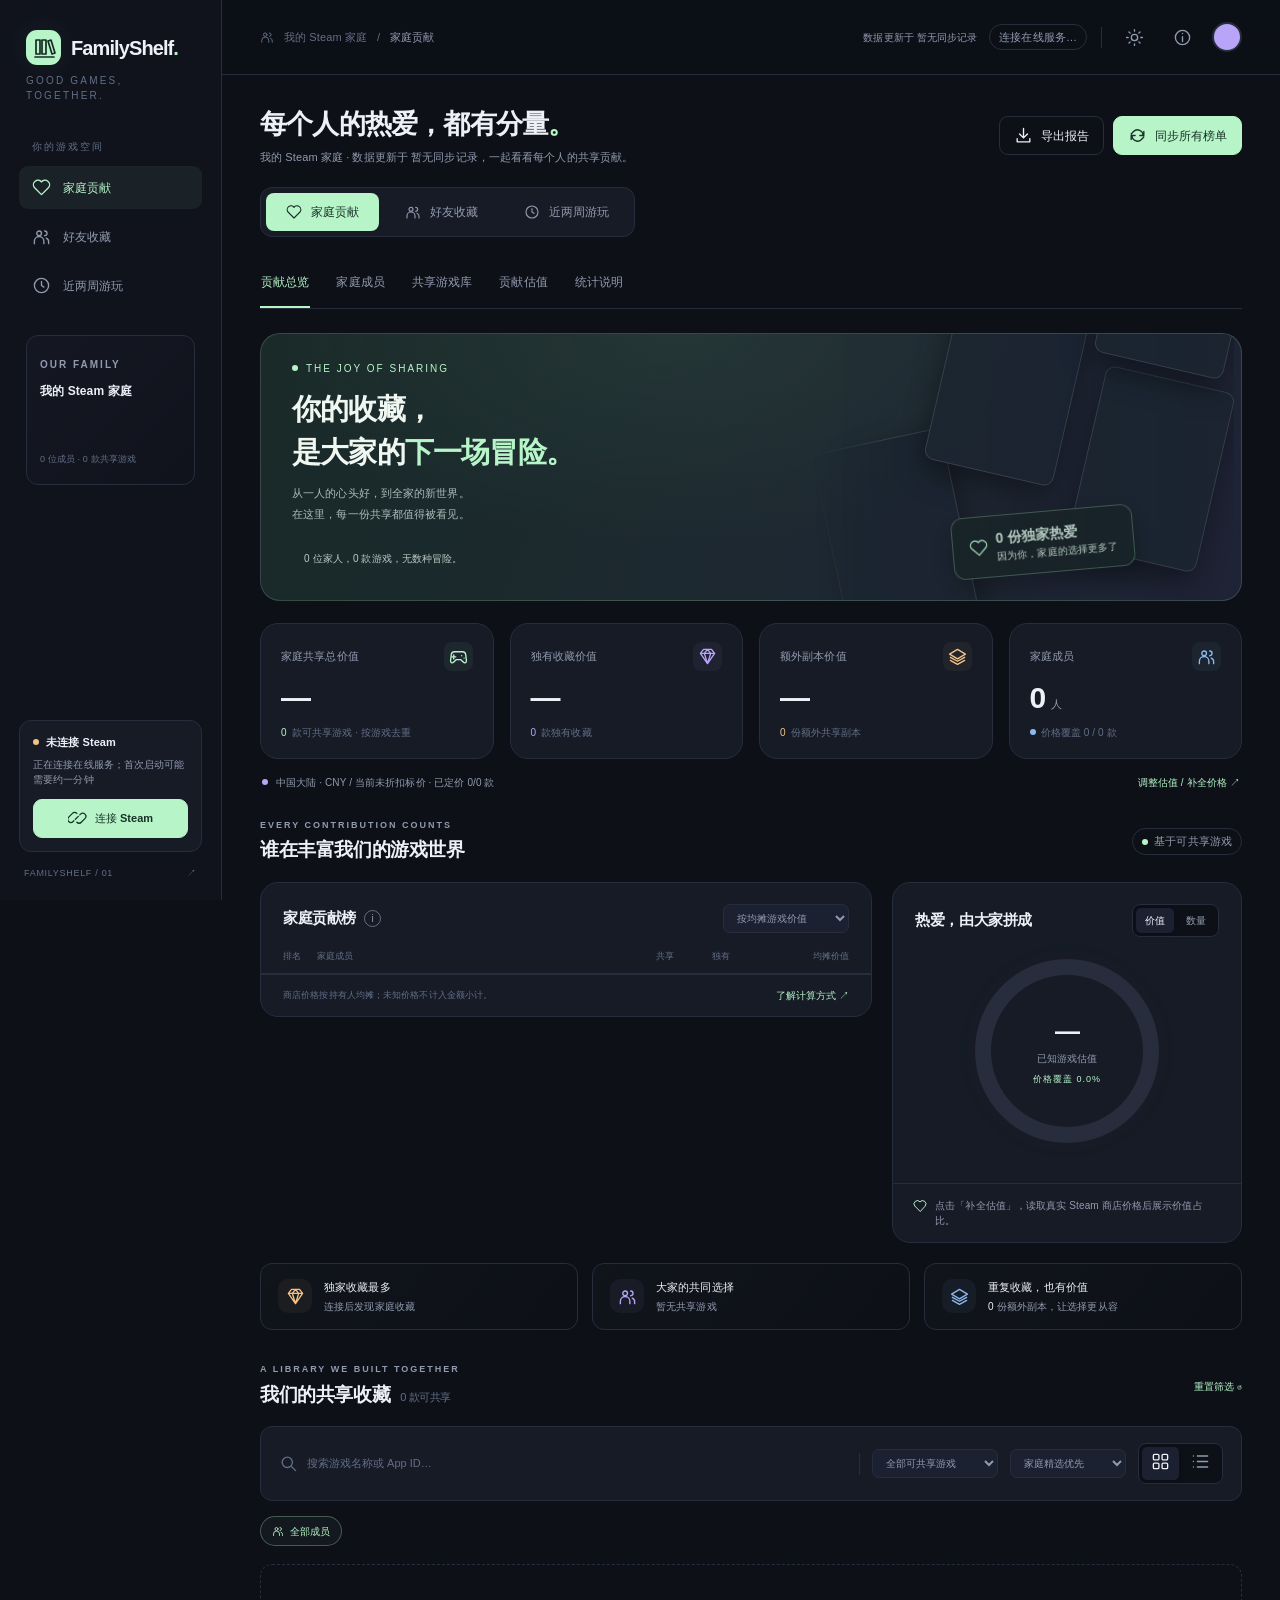
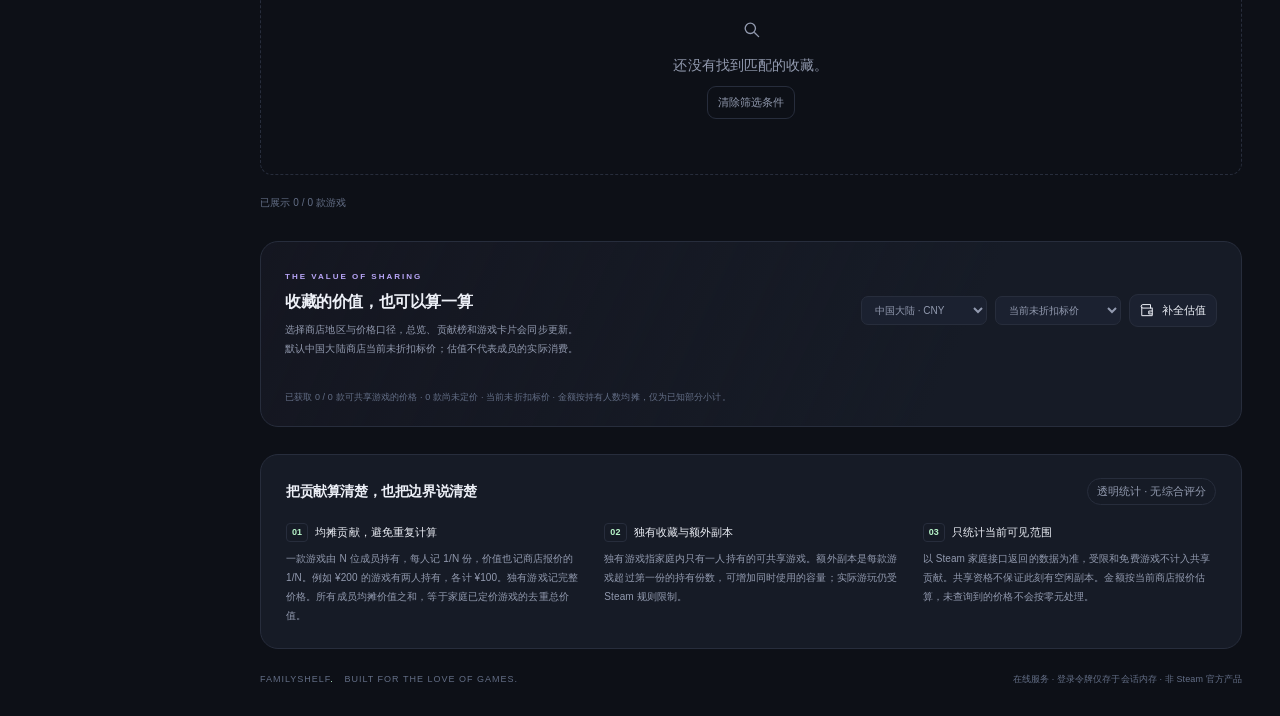
==== commit b43ec097: "Remove full-achievement leaderboard and background scans" ====
--- a/web/index.html
+++ b/web/index.html
@@ -38,7 +38,6 @@
 .family-sections{display:flex;gap:25px;overflow-x:auto;border-bottom:1px solid var(--line);margin:0 0 24px}.family-sections a{white-space:nowrap;padding:12px 1px 15px;color:var(--sub);font-size:12px;border-bottom:2px solid transparent}.family-sections a.active{color:var(--mint);border-bottom-color:var(--mint)}
 </style>
 <link rel="stylesheet" href="recent.css">
-<link rel="stylesheet" href="achievements.css">
 </head>
 <body>
 <svg style="display:none" xmlns="http://www.w3.org/2000/svg"><defs>
@@ -63,7 +62,7 @@
 <symbol id="i-check" viewBox="0 0 24 24"><path d="m5 12 4 4L19 6"/></symbol>
 <symbol id="i-heart" viewBox="0 0 24 24"><path d="M12 21 3 12A5.5 5.5 0 0 1 12 5a5.5 5.5 0 0 1 9 7Z"/></symbol>
 <symbol id="i-wallet" viewBox="0 0 24 24"><path d="M20 7H5a3 3 0 0 1 0-6h13v6M3 5v15h18V7M21 12h-6v5h6M17 14.5h.01"/></symbol>
-<symbol id="i-award" viewBox="0 0 24 24"><path d="M8 3h8v5a4 4 0 0 1-8 0V3Z M8 4H4v2a4 4 0 0 0 4 4 M16 4h4v2a4 4 0 0 1-4 4 M12 12v5 M8 21v-3h8v3 M6 21h12"/></symbol><symbol id="i-clock" viewBox="0 0 24 24"><circle cx="12" cy="12" r="9"/><path d="M12 7v5l3 2"/></symbol>
+<symbol id="i-clock" viewBox="0 0 24 24"><circle cx="12" cy="12" r="9"/><path d="M12 7v5l3 2"/></symbol>
 </defs></svg>
 <aside class="sidebar">
  <a class="brand" href="#overview" aria-label="FamilyShelf 首页"><span class="brand-mark"><svg class="icon"><use href="#i-shelf"/></svg></span><span class="brand-name">FamilyShelf<span class="mint">.</span></span></a>
@@ -73,7 +72,6 @@
   <a href="#overview" class="active" data-nav="overview" title="家庭贡献"><svg class="icon"><use href="#i-heart"/></svg><span class="nav-text">家庭贡献</span></a>
   <a href="#friends" data-friends-nav title="好友收藏"><svg class="icon"><use href="#i-users"/></svg><span class="nav-text">好友收藏</span></a>
   <a href="#recent" data-recent-nav title="近两周游玩"><svg class="icon"><use href="#i-clock"/></svg><span class="nav-text">近两周游玩</span></a>
-  <a href="#achievements" data-achievements-nav title="全成就榜"><svg class="icon"><use href="#i-award"/></svg><span class="nav-text">全成就榜</span></a>
   </nav>
  <section class="family-mini"><span class="eyebrow">OUR FAMILY</span><h3 id="sideFamily">Steam 家庭</h3><div id="sideAvatars" class="avatar-stack"></div><p style="font-size:9px;color:var(--dim);margin-top:13px" id="sideMembers"></p></section>
  <div class="sidebar-bottom"><div class="connection-box"><div class="row"><span class="dot" id="connectionDot" style="color:var(--amber)"></span><strong id="connectionLabel">未连接 Steam</strong></div><p id="connectionHint">连接账号以获取最新家庭数据</p><button class="btn primary" id="sideConnect"><svg class="icon"><use href="#i-link"/></svg><span>连接 Steam</span></button></div><div class="side-foot"><span>FAMILYSHELF / 01</span><a href="https://store.steampowered.com/account/familymanagement" target="_blank" rel="noopener noreferrer" title="Steam 家庭管理">↗</a></div></div>
@@ -82,7 +80,7 @@
  <header class="topbar"><div class="breadcrumb"><svg class="icon" style="width:14px;height:14px"><use href="#i-users"/></svg><span id="crumbFamily">我的家庭</span><span>/</span><span id="crumbPage">贡献总览</span></div><div class="top-actions"><span class="sync-label" id="topSync">等待首次同步</span><span class="pill" id="topStatus"><span class="dot"></span>本次会话数据</span><span class="top-rule"></span><button class="icon-btn" id="themeBtn" title="切换深浅主题" aria-label="切换深浅主题"><svg class="icon"><use href="#i-sun"/></svg></button><button class="icon-btn" id="helpBtn" title="查看统计说明" aria-label="查看统计说明"><svg class="icon"><use href="#i-info"/></svg></button><span id="topAvatar" class="avatar profile-dot"></span></div></header>
  <main id="overview">
   <div class="page-heading row between"><div><h1>每个人的热爱，都有分量<span class="mint">。</span></h1><p id="pageSubtitle">一起看看，谁让这个家庭的游戏世界更丰富。</p></div><div class="heading-actions"><button class="btn ghost" id="exportBtn"><svg class="icon"><use href="#i-download"/></svg>导出报告</button><button class="btn primary" id="refreshBtn"><svg class="icon"><use href="#i-refresh"/></svg><span>刷新家庭库</span></button><div id="exportMenu" class="export-menu" hidden><button data-export="csv">成员贡献表 · CSV</button><button data-export="json">完整家庭快照 · JSON</button></div></div></div>
-  <div class="workspace-switch" aria-label="切换收藏空间"><button class="active" data-space="family"><svg class="icon"><use href="#i-heart"/></svg>家庭贡献</button><button data-space="friends"><svg class="icon"><use href="#i-users"/></svg>好友收藏</button><button data-space="recent"><svg class="icon"><use href="#i-clock"/></svg>近两周游玩</button><button data-space="achievements"><svg class="icon"><use href="#i-award"/></svg>全成就榜</button></div>
+  <div class="workspace-switch" aria-label="切换收藏空间"><button class="active" data-space="family"><svg class="icon"><use href="#i-heart"/></svg>家庭贡献</button><button data-space="friends"><svg class="icon"><use href="#i-users"/></svg>好友收藏</button><button data-space="recent"><svg class="icon"><use href="#i-clock"/></svg>近两周游玩</button></div>
   <div class="status-banner" id="statusBanner" hidden><div class="row"><span class="spinner" id="statusSpinner"></span><span id="statusText"></span></div><button class="text-link" id="cancelBtn">取消</button></div>
   <div id="familySpace"><nav class="family-sections" aria-label="家庭贡献功能"><a href="#overview" data-family-section="overview" class="active">贡献总览</a><a href="#members" data-family-section="members">家庭成员</a><a href="#library" data-family-section="library">共享游戏库</a><a href="#valuation" data-family-section="valuation">贡献估值</a><a href="#method" data-family-section="method">统计说明</a></nav>
   <section class="hero" aria-label="家庭游戏库摘要"><div class="hero-copy"><div class="hero-kicker"><span class="dot"></span> THE JOY OF SHARING</div><h2>你的收藏，<br>是大家的<em>下一场冒险。</em></h2><p>从一人的心头好，到全家的新世界。<br>在这里，每一份共享都值得被看见。</p><div class="hero-bottom"><div class="avatar-stack" id="heroAvatars"></div><span id="heroSummary">六个人，一座共同的游戏宇宙</span></div></div><div class="hero-art" aria-hidden="true"><div class="art-tile a"><img src="https://shared.fastly.steamstatic.com/store_item_assets/steam/apps/413150/library_600x900.jpg" alt="" onerror="this.style.visibility='hidden'"></div><div class="art-tile b"><img src="https://shared.fastly.steamstatic.com/store_item_assets/steam/apps/1245620/library_600x900.jpg" alt="" onerror="this.style.visibility='hidden'"></div><div class="art-tile c"><img src="https://shared.fastly.steamstatic.com/store_item_assets/steam/apps/1091500/library_600x900.jpg" alt="" onerror="this.style.visibility='hidden'"></div><div class="art-tile d"><img src="https://shared.fastly.steamstatic.com/store_item_assets/steam/apps/1086940/library_600x900.jpg" alt="" onerror="this.style.visibility='hidden'"></div><div class="art-chip"><svg class="icon"><use href="#i-heart"/></svg><div><strong id="heroUnique">— 份独家热爱</strong><span>因为你，家庭的选择更多了</span></div></div></div></section>
@@ -133,15 +131,6 @@
  <div class="rp-board panel"><div class="rp-board-head"><h3>这两周的游戏时光</h3><span id="rpSummary"></span></div><div id="rpRows"></div><div class="fh-pagination"><span id="rpPage"></span><div class="row gap"><button class="btn small ghost" id="rpPrev" aria-label="近两周榜单上一页">←</button><button class="btn small ghost" id="rpNext" aria-label="近两周榜单下一页">→</button></div></div></div>
  <p class="rp-note" id="rpMethod">统计 Steam 同步时返回的滚动近两周游玩时间，不等于最近 14 个自然日的逐日记录；多款游戏同时运行时，记录可能重叠。借用、免费游戏也可能出现。私密、读取失败和旧快照不参与排名；无记录只表示 Steam 返回的近两周时长为 0。</p>
 </section>
-<section id="achievementsSpace" hidden aria-label="好友全成就榜单">
- <div class="fh-notice" id="acNotice"><span role="status" aria-live="polite"></span><button class="btn ghost small" id="acConnect">连接 Steam</button></div>
- <section class="rp-hero ac-hero"><div><span class="eyebrow amber">THE COMPLETIONISTS CLUB</span><h2>每一份热爱，<br>都有<span>百分之百的回响。</span></h2><p>从第一次解锁，到最后一枚成就。<br>看看朋友们，已为多少个世界画上圆满的句号。</p><div class="row gap"><span class="pill">有成就 · 全部解锁 · 才算圆满</span><button class="text-link" id="acDemo">体验示例 ↗</button></div></div><div class="ac-trophy" aria-hidden="true"><div class="ac-orbit"></div><svg class="icon"><use href="#i-award"/></svg><strong>100<small>%</small></strong><span>EVERY ACHIEVEMENT. EARNED.</span></div></section>
- <section class="stats" id="acStats" aria-label="全成就统计摘要"></section>
- <div class="section-top"><div><span class="eyebrow">EVERY LAST ACHIEVEMENT</span><h2>好友全成就游戏榜</h2><p class="section-sub">按全成就游戏数量排名 · 展开查看游戏封面与成就进度</p></div><span class="pill" id="acSource"></span></div>
- <div class="rp-tools"><label class="search"><svg class="icon"><use href="#i-search"/></svg><input type="search" id="acSearch" placeholder="搜索好友昵称 / SteamID" aria-label="搜索全成就榜单好友"></label><select id="acFilter" aria-label="全成就榜筛选"><option value="all">全部好友</option><option value="complete">拥有全成就游戏</option><option value="zero">尚无全成就游戏</option><option value="unavailable">未完整读取 / 旧快照 / 待同步</option></select><button class="chip" id="acSelf" aria-pressed="false">包含自己 ✓</button></div>
- <div class="rp-board panel ac-board"><div class="rp-board-head"><h3>属于完成者的荣誉</h3><span id="acSummary"></span></div><div id="acRows"></div><div class="fh-pagination"><span id="acPage"></span><div class="row gap"><button class="btn small ghost" id="acPrev" aria-label="全成就榜上一页">←</button><button class="btn small ghost" id="acNext" aria-label="全成就榜下一页">→</button></div></div></div>
- <p class="rp-note" id="acMethod">全成就游戏 = Steam 返回的成就总数大于 0，且解锁数等于总数；不以四舍五入的 100% 判断。自动扫描可见游戏库及最近游玩的借用 / 免费游戏，包含 Steam 返回的受限游戏，因此可能不同于个人资料的“完美游戏”展柜。无成就游戏不计入；缺失记录保持未知，未完整读取、私密及旧快照不参与完整排名，详情保留已确认结果。本工具无法验证成就是通过何种方式解锁；新增成就可能使原全成就游戏不再满足条件。</p>
-</section>
   <footer class="footer"><span>FAMILYSHELF<span class="mint">.</span> &nbsp; BUILT FOR THE LOVE OF GAMES.</span><span>在线服务 · 登录令牌仅存于会话内存 · 非 Steam 官方产品</span></footer>
  </main>
 </div>
@@ -292,7 +281,7 @@
   renderConnection();window.friendHub?.update(state.friends);window.cloudUI?.update(state);
   if(lastPhase!=='idle'&&session.phase==='idle'&&session.connected){toast('家庭库已更新，新的热爱已归档。');$('#authDialog').close()}
   lastPhase=session.phase;
- }catch{backend=false;session={connected:false,phase:'idle',message:''};renderConnection();window.cloudUI?.offline();window.friendHub?.update()}
+ }catch{backend=false;session={connected:false,phase:'idle',message:''};renderConnection();window.cloudUI?.offline()}
  pollTimer=setTimeout(poll,['login','refresh'].includes(session.phase)||priceJob.running||window.friendHub?.running?1200:12000);
 }
 function exportData(format){
@@ -455,7 +444,7 @@
  const progress=pricing?(priceJob.total?priceJob.done/priceJob.total*100:0):job.total?job.done/job.total*100:0;
  $('#fhProgressBar').style.width=`${Math.min(100,progress)}%`;$('#fhRegionLabel').textContent={cn:'中国大陆 · CNY',us:'美国 · USD',hk:'中国香港 · HKD'}[region];$('#fhBasisLabel').textContent=basis==='initial'?'当前未折扣标价':'当前实际售价';renderSelection();}
 
-function render(){window.recentUI?.render();window.achievementsUI?.render();renderMeta();renderStats();renderValuation();if(tab==='rank')renderRank();if(tab==='compare')renderCompare();if(tab==='discover')renderDiscover();if(tab==='manage')renderManage();if(detailId&&$('#fhLibraryDialog').open)renderDetail();}
+function render(){window.recentUI?.render();renderMeta();renderStats();renderValuation();if(tab==='rank')renderRank();if(tab==='compare')renderCompare();if(tab==='discover')renderDiscover();if(tab==='manage')renderManage();if(detailId&&$('#fhLibraryDialog').open)renderDetail();}
 function switchTab(value){tab=value;$$('[data-fh-tab]').forEach(b=>{b.classList.toggle('active',b.dataset.fhTab===tab);b.setAttribute('aria-selected',String(b.dataset.fhTab===tab))});for(const name of ['rank','compare','discover','manage'])$('#fhTab'+name[0].toUpperCase()+name.slice(1)).hidden=name!==tab;if(workspace==='friends'){history.replaceState(null,'','#friends');workspaceMeta()}render();}
 const familyHeading=$('.page-heading h1').innerHTML,familyRefresh=$('#refreshBtn').onclick,familyExport=$('#exportBtn').onclick,familyHelp=$('#helpBtn').onclick;
 function workspaceMeta(){if(workspace!=='family'){
@@ -463,16 +452,15 @@
  $('#pageSubtitle').textContent='从库价值到共同游戏，发现你的游戏同好圈。';$('#refreshBtn span').textContent='同步好友榜单';
  $('#crumbPage').textContent='好友收藏';$('#crumbFamily').textContent='我的好友';
  $('#topSync').textContent=demo?'示例数据 · 非真实好友':source().data.fetched_at?'同步于 '+fmtDate(source().data.fetched_at):'等待好友数据';
- $('#topStatus').className='pill';$('#topStatus').innerHTML='<span class="dot"></span>'+(demo?'示例模式':live.job?.error?'同步未完成 · 可重试':live.auth?.running?'正在共享认证':live.job?.running?(live.job.phase==='achievements'?'正在统计全成就':live.job.phase==='pricing'?'正在自动估值':'正在同步好友'):live.auth_configured?'好友认证已连接':'等待连接');
- $$('.nav a').forEach(a=>a.classList.toggle('active',a.hasAttribute(workspace==='achievements'?'data-achievements-nav':workspace==='recent'?'data-recent-nav':'data-friends-nav')));
+ $('#topStatus').className='pill';$('#topStatus').innerHTML='<span class="dot"></span>'+(demo?'示例模式':live.job?.error?'同步未完成 · 可重试':live.auth?.running?'正在共享认证':live.job?.running?(live.job.phase==='pricing'?'正在自动估值':'正在同步好友'):live.auth_configured?'好友认证已连接':'等待连接');
+ $$('.nav a').forEach(a=>a.classList.toggle('active',a.hasAttribute(workspace==='recent'?'data-recent-nav':'data-friends-nav')));
  $$('[data-space]').forEach(b=>b.classList.toggle('active',b.dataset.space===workspace));
- if(workspace==='achievements'){$('.page-heading h1').innerHTML='每一个圆满，<span class="amber">都值得铭记。</span>';$('#pageSubtitle').textContent='好友全成就游戏数量排行，收藏属于完成者的每一份荣誉。';$('#crumbPage').textContent='全成就榜';$('#refreshBtn span').textContent='同步成就与榜单'}
  if(workspace==='recent'){$('.page-heading h1').innerHTML='游戏时光，<span class="mint">最近进行时。</span>';$('#pageSubtitle').textContent='好友近两周游玩排行，展开看看大家正在玩什么。';$('#crumbPage').textContent='近两周游玩';$('#refreshBtn span').textContent='同步游玩与榜单'}
 }}
-function setWorkspace(value,scroll=true){workspace=value;$('#familySpace').hidden=value!=='family';$('#friendsSpace').hidden=value!=='friends';$('#recentSpace').hidden=value!=='recent';$('#achievementsSpace').hidden=value!=='achievements';$$('[data-space]').forEach(b=>b.classList.toggle('active',b.dataset.space===value));if(value==='family'){$('.page-heading h1').innerHTML=familyHeading;renderHeader();renderConnection();$('#refreshBtn span').textContent='同步所有榜单';syncNavigation()}else{$$('.nav a').forEach(a=>a.classList.toggle('active',a.hasAttribute(workspace==='achievements'?'data-achievements-nav':workspace==='recent'?'data-recent-nav':'data-friends-nav')));workspaceMeta();render()}if(scroll)window.scrollTo({top:0,behavior:'smooth'});if(value==='friends'){defaultSelection();renderRank()}}
+function setWorkspace(value,scroll=true){workspace=value;$('#familySpace').hidden=value!=='family';$('#friendsSpace').hidden=value!=='friends';$('#recentSpace').hidden=value!=='recent';$$('[data-space]').forEach(b=>b.classList.toggle('active',b.dataset.space===value));if(value==='family'){$('.page-heading h1').innerHTML=familyHeading;renderHeader();renderConnection();$('#refreshBtn span').textContent='同步所有榜单';syncNavigation()}else{$$('.nav a').forEach(a=>a.classList.toggle('active',a.hasAttribute(workspace==='recent'?'data-recent-nav':'data-friends-nav')));workspaceMeta();render()}if(scroll)window.scrollTo({top:0,behavior:'smooth'});if(value==='friends'){defaultSelection();renderRank()}}
 function resetMode(){selectionAccount='';selectionKnown=new Set();chosen=new Set();defaultSelection();compareA='';compareB='';page=1;compareLimit=12;discoverLimit=12;detailId='';if($('#fhLibraryDialog').open)$('#fhLibraryDialog').close();render()}
 function toggleDemo(){if(flow.running||flow.requesting)void stopPipeline();demo=!demo;resetMode();workspaceMeta();toast(demo?'已进入示例模式，所有好友数据为虚构演示。':'已返回真实数据。')}
-async function request(path,body={},quiet=false){if(!backend){flow.message='正在连接在线服务，连接完成后请重试。';toast(flow.message);renderMeta();window.recentUI?.render();window.achievementsUI?.render();return false}try{const response=await fetch(path,{method:'POST',headers:{'Content-Type':'application/json','X-FamilyShelf-CSRF':csrf},body:JSON.stringify(body)}),result=await response.json();flow.message=response.ok?'':result.message||result.error||'操作未能启动，请重试。';if(!quiet||!response.ok)toast(result.message||result.error||'操作已提交。');await poll();return response.ok}catch{flow.message='在线服务暂不可用，请稍后重试。';toast(flow.message);renderMeta();window.recentUI?.render();window.achievementsUI?.render();return false}}
+async function request(path,body={},quiet=false){if(!backend){flow.message='正在连接在线服务，连接完成后请重试。';toast(flow.message);renderMeta();window.recentUI?.render();return false}try{const response=await fetch(path,{method:'POST',headers:{'Content-Type':'application/json','X-FamilyShelf-CSRF':csrf},body:JSON.stringify(body)}),result=await response.json();flow.message=response.ok?'':result.message||result.error||'操作未能启动，请重试。';if(!quiet||!response.ok)toast(result.message||result.error||'操作已提交。');await poll();return response.ok}catch{flow.message='在线服务暂不可用，请稍后重试。';toast(flow.message);renderMeta();window.recentUI?.render();return false}}
 let connectionBusy=false;
 function renderAutoAuth(){const a=live.auth||{};$('#fhAutoStatus').textContent=live.job?.error?live.job.error:a.running||(!live.auth_configured&&a.phase==='error')?a.message:live.auth_configured?'已连接：认证只保留在本次服务内存中。':a.message||'点击自动连接，在 Steam 官方窗口完成登录即可。';$('#fhAutoLogin').disabled=connectionBusy||!!a.running;$('#fhAutoLogin').textContent=a.running?(a.phase==='key'?'正在读取官方 API Key 页面…':'正在确认 Steam 登录…'):live.auth_configured?'复用登录 / 重试好友连接 ↻':'复用本次 Steam 登录 ↗';$('#fhAutoCancel').hidden=!a.running;$('#fhAutoCancel').disabled=connectionBusy;$('#fhAutoRetry').hidden=!a.running&&a.phase!=='error';$('#fhAutoRetry').disabled=connectionBusy;$('#fhSubmit').disabled=connectionBusy;}
 async function connectRequest(action){if(connectionBusy)return;connectionBusy=true;renderAutoAuth();try{await action()}finally{connectionBusy=false;renderAutoAuth()}}
@@ -488,8 +476,8 @@
 function openDetail(id){detailId=id;detailLimit=12;detailQuery='';detailMode='all';$('#fhDetailSearch').value='';$('#fhDetailFilter').value='all';renderDetail();$('#fhLibraryDialog').showModal()}
 window.friendHub={get running(){return flow.running||flow.requesting||!!live.job?.running||!!live.auth?.running},get workspace(){return workspace},update(state){const wasAuthorizing=!!live.auth?.running,wasRunning=!!live.job?.running;if(state)live=state;if(wasRunning&&!live.job?.running&&live.job?.phase==='done')toast('好友同步与估值已完成，榜单已更新。');if(wasAuthorizing&&!live.auth?.running&&live.auth?.phase==='done'&&live.auth_configured){flow.message='';selectionAccount='';if($('#fhSetupDialog').open)$('#fhSetupDialog').close();toast('已共享本次认证，正在后台加载好友并自动排名。')}defaultSelection();const signature=JSON.stringify([demo,revision,live.data.account_id,live.revision,live.auth_configured,live.job,live.auth,flow,chosen.size,priceJob,region,basis,Object.keys(prices).length,Object.values(prices).reduce((s,p)=>s+(Number(p.checked)||0),0)]);if(signature!==lastSignature){lastSignature=signature;render()}workspaceMeta()},render,setWorkspace,refresh:reload,toggleDemo,get isDemo(){return demo},get syncState(){return {job:live.job,configured:live.auth_configured,message:flow.message}},debug:()=>({demo,tab,people:people(),ranked:ranked(),comparison:comparison(),discover:discoverGames(),chosen:[...chosen],flow:{...flow}})};
 $$('[data-space]').forEach(b=>b.onclick=()=>{if(b.dataset.space==='friends')switchTab('rank');setWorkspace(b.dataset.space);history.replaceState(null,'',b.dataset.space==='family'?'#overview':'#'+b.dataset.space)});
-$$('.nav a').forEach(a=>a.addEventListener('click',()=>{if(a.hasAttribute('data-achievements-nav')){setWorkspace('achievements',false);history.replaceState(null,'','#achievements')}else if(a.hasAttribute('data-recent-nav')){setWorkspace('recent',false);history.replaceState(null,'','#recent')}else if(a.hasAttribute('data-friends-nav')){switchTab('rank');setWorkspace('friends',false);history.replaceState(null,'','#friends')}else if(a.dataset.nav)setWorkspace('family',false)}));
-$('#refreshBtn').onclick=()=>workspace!=='family'?reload():familyRefresh();$('#exportBtn').onclick=e=>workspace==='achievements'?window.achievementsUI?.export():workspace==='recent'?window.recentUI?.export():workspace==='friends'?exportRank():familyExport(e);$('#helpBtn').onclick=()=>{if(workspace==='achievements')$('#acMethod').scrollIntoView({behavior:'smooth'});else if(workspace==='recent')$('#rpMethod').scrollIntoView({behavior:'smooth'});else if(workspace==='friends'){switchTab('manage');$('#fhTabs').scrollIntoView({behavior:'smooth'})}else familyHelp()};
+$$('.nav a').forEach(a=>a.addEventListener('click',()=>{if(a.hasAttribute('data-recent-nav')){setWorkspace('recent',false);history.replaceState(null,'','#recent')}else if(a.hasAttribute('data-friends-nav')){switchTab('rank');setWorkspace('friends',false);history.replaceState(null,'','#friends')}else if(a.dataset.nav)setWorkspace('family',false)}));
+$('#refreshBtn').onclick=()=>workspace!=='family'?reload():familyRefresh();$('#exportBtn').onclick=e=>workspace==='recent'?window.recentUI?.export():workspace==='friends'?exportRank():familyExport(e);$('#helpBtn').onclick=()=>{if(workspace==='recent')$('#rpMethod').scrollIntoView({behavior:'smooth'});else if(workspace==='friends'){switchTab('manage');$('#fhTabs').scrollIntoView({behavior:'smooth'})}else familyHelp()};
 $('#fhAutoLogin').onclick=autoConnect;$('#fhAutoRetry').onclick=autoConnect;$('#fhAutoCancel').onclick=()=>request('/api/friends/login/cancel');
 $('#fhRetry').onclick=reload;$('#fhConnect').onclick=reload;$('#fhDemo').onclick=toggleDemo;$('#fhSettings').onclick=setup;$('#fhManageConnect').onclick=setup;$('#fhReload').onclick=reload;$('#fhSyncSelected').onclick=sync;
 $('#fhSubmit').onclick=async()=>{const key=$('#fhKey').value.trim(),steamid=$('#fhSteamId').value.trim();if(!/^(?:https:\/\/steamcommunity\.com\/profiles\/)?7656119\d{10}\/?$/.test(steamid)){toast('请输入有效的 SteamID64 或数字个人主页地址。');return}if(key&&!/^[a-fA-F0-9]{32}$/.test(key)){toast('API Key 应为 32 位十六进制字符。');return}if(!key&&!live.auth_configured){toast('请输入 Steam Web API Key。');return}leaveDemo();await connectRequest(async()=>{if(live.auth?.running&&!await request('/api/friends/login/cancel'))return;if(await request('/api/friends',{action:'list',key,steamid})){$('#fhKey').value='';$('#fhSetupDialog').close();switchTab('rank')}})};
@@ -507,12 +495,11 @@
 $('#friendsSpace').addEventListener('change',e=>{const id=e.target.dataset.fhCheck;if(!id)return;if(e.target.checked){chosen.add(id)}else chosen.delete(id);renderRank()});
 document.addEventListener('click',e=>{const b=e.target.closest('button');if(!b)return;if(b.dataset.fhTab)switchTab(b.dataset.fhTab);if(b.dataset.fhAction==='setup')setup();if(b.dataset.fhAction==='demo')toggleDemo();if(b.dataset.fhPerson)openDetail(b.dataset.fhPerson);if(b.dataset.fhPin){const id=b.dataset.fhPin;if(pins.has(id))pins.delete(id);else pins.add(id);persist('fs-friend-pins',[...pins]);renderRank()}if(b.dataset.fhWish){const id=Number(b.dataset.fhWish);if(wishes.has(id))wishes.delete(id);else wishes.add(id);persist('fs-friend-wishes',[...wishes]);render();if(tab!=='discover')$('#fhWatchCount').textContent=`本次心愿单 ${wishes.size}`}if(b.dataset.compareMode){compareMode=b.dataset.compareMode;compareLimit=12;$$('[data-compare-mode]').forEach(x=>x.classList.toggle('active',x===b));renderCompare()}});
 
-window.addEventListener('hashchange',()=>{if(location.hash==='#achievements')setWorkspace('achievements',false);else if(location.hash==='#recent')setWorkspace('recent',false);else if(['#friends','#steamdb'].includes(location.hash)){switchTab('rank');setWorkspace('friends',false)}else if(['#overview','#members','#library','#valuation','#method'].includes(location.hash))setWorkspace('family',false)});
-render();if(location.hash==='#achievements')setWorkspace('achievements',false);else if(location.hash==='#recent')setWorkspace('recent',false);else if(['#friends','#steamdb'].includes(location.hash)){history.replaceState(null,'','#friends');setWorkspace('friends',false)};
+window.addEventListener('hashchange',()=>{if(location.hash==='#recent')setWorkspace('recent',false);else if(['#friends','#steamdb','#achievements'].includes(location.hash)){history.replaceState(null,'','#friends');switchTab('rank');setWorkspace('friends',false)}else if(['#overview','#members','#library','#valuation','#method'].includes(location.hash))setWorkspace('family',false)});
+render();if(location.hash==='#recent')setWorkspace('recent',false);else if(['#friends','#steamdb','#achievements'].includes(location.hash)){history.replaceState(null,'','#friends');setWorkspace('friends',false)};
 })();
 
 </script>
 <script src="recent-ui.js"></script>
-<script src="achievements-ui.js"></script>
 <script src="cloud-ui.js"></script>
 </body></html>
